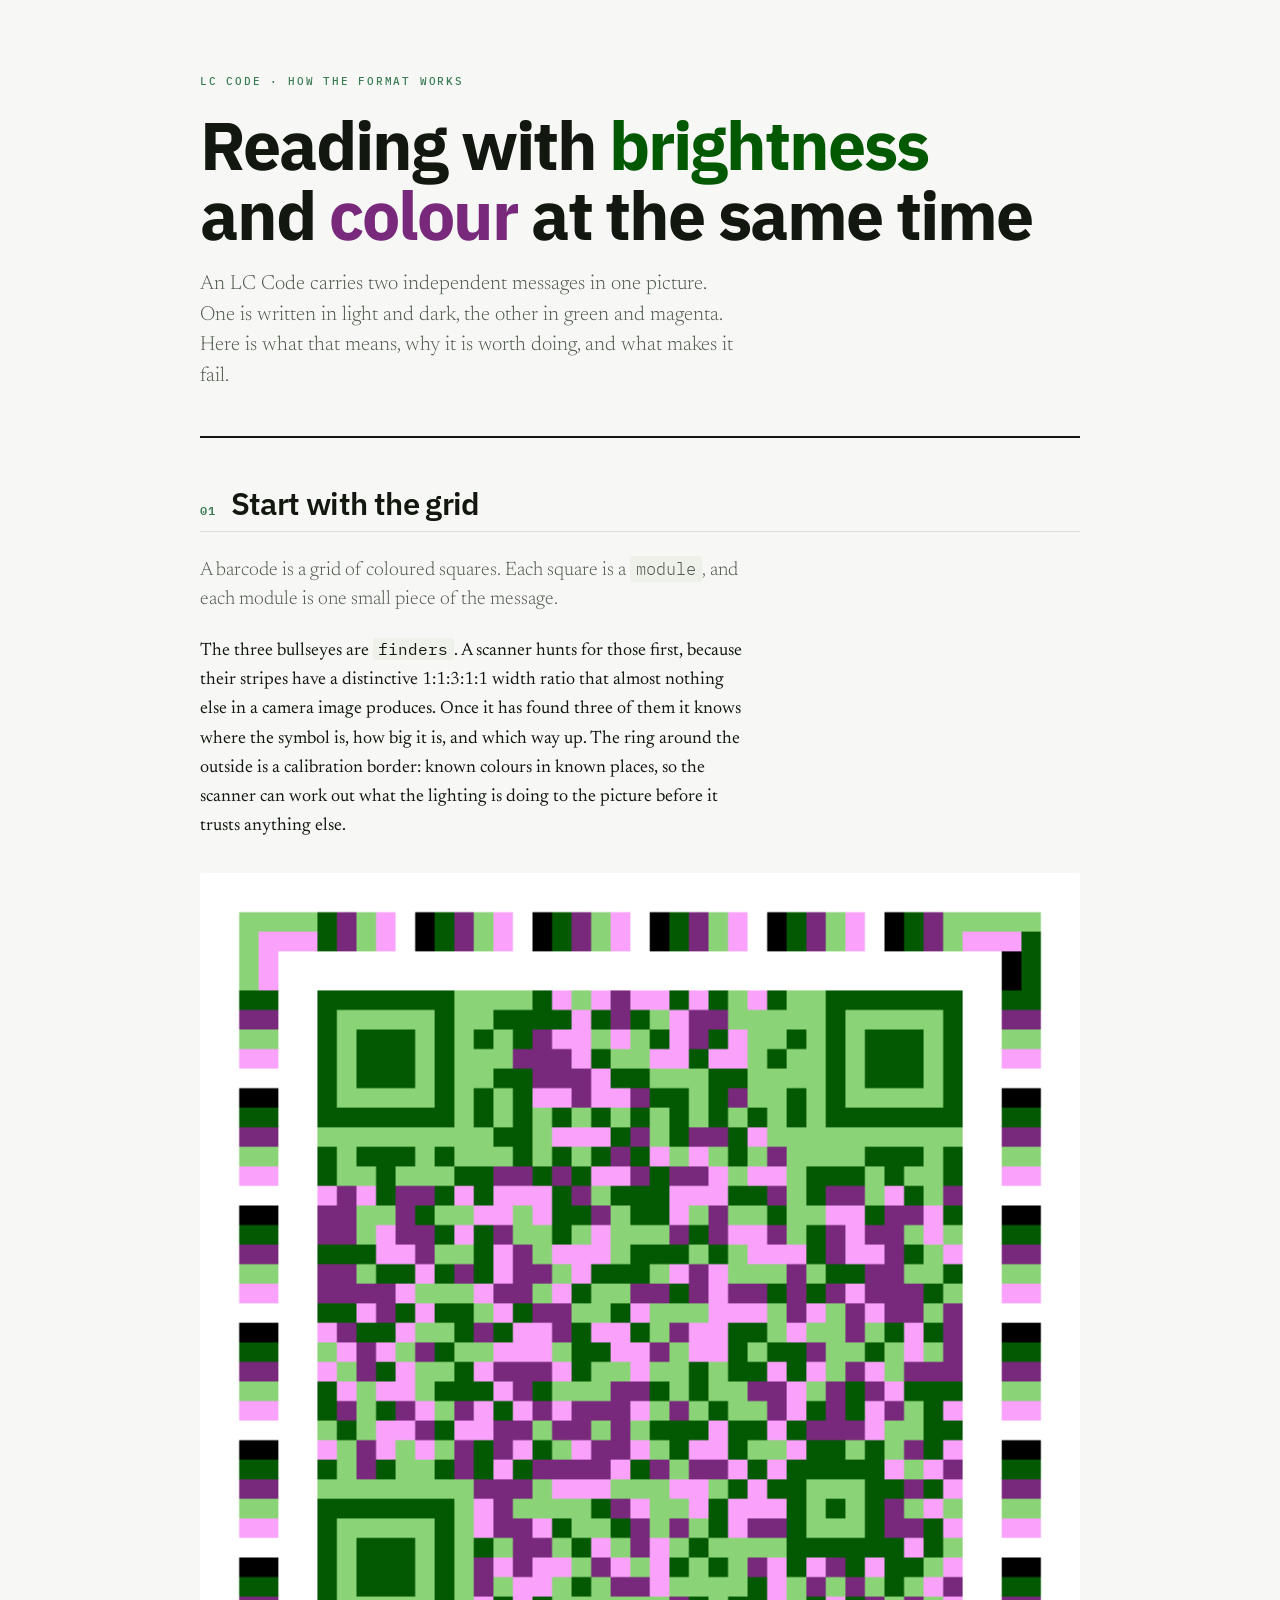
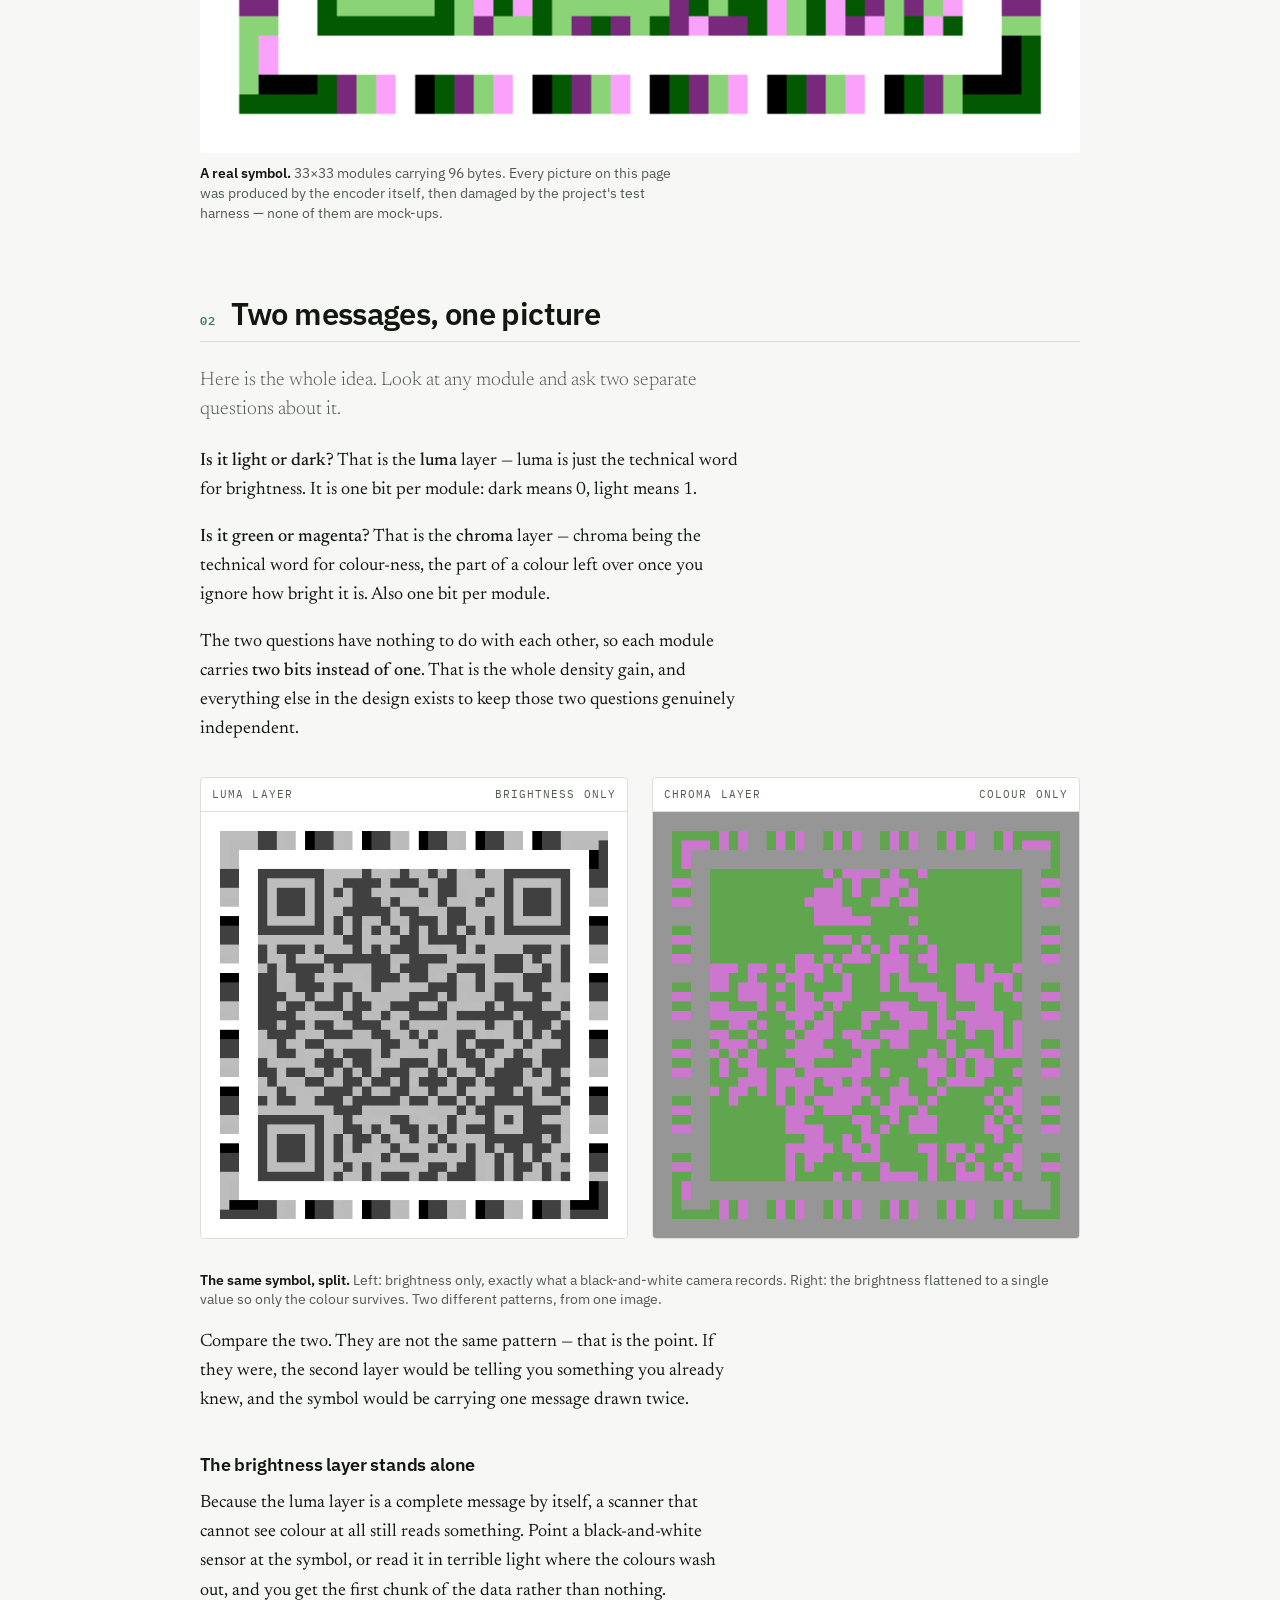
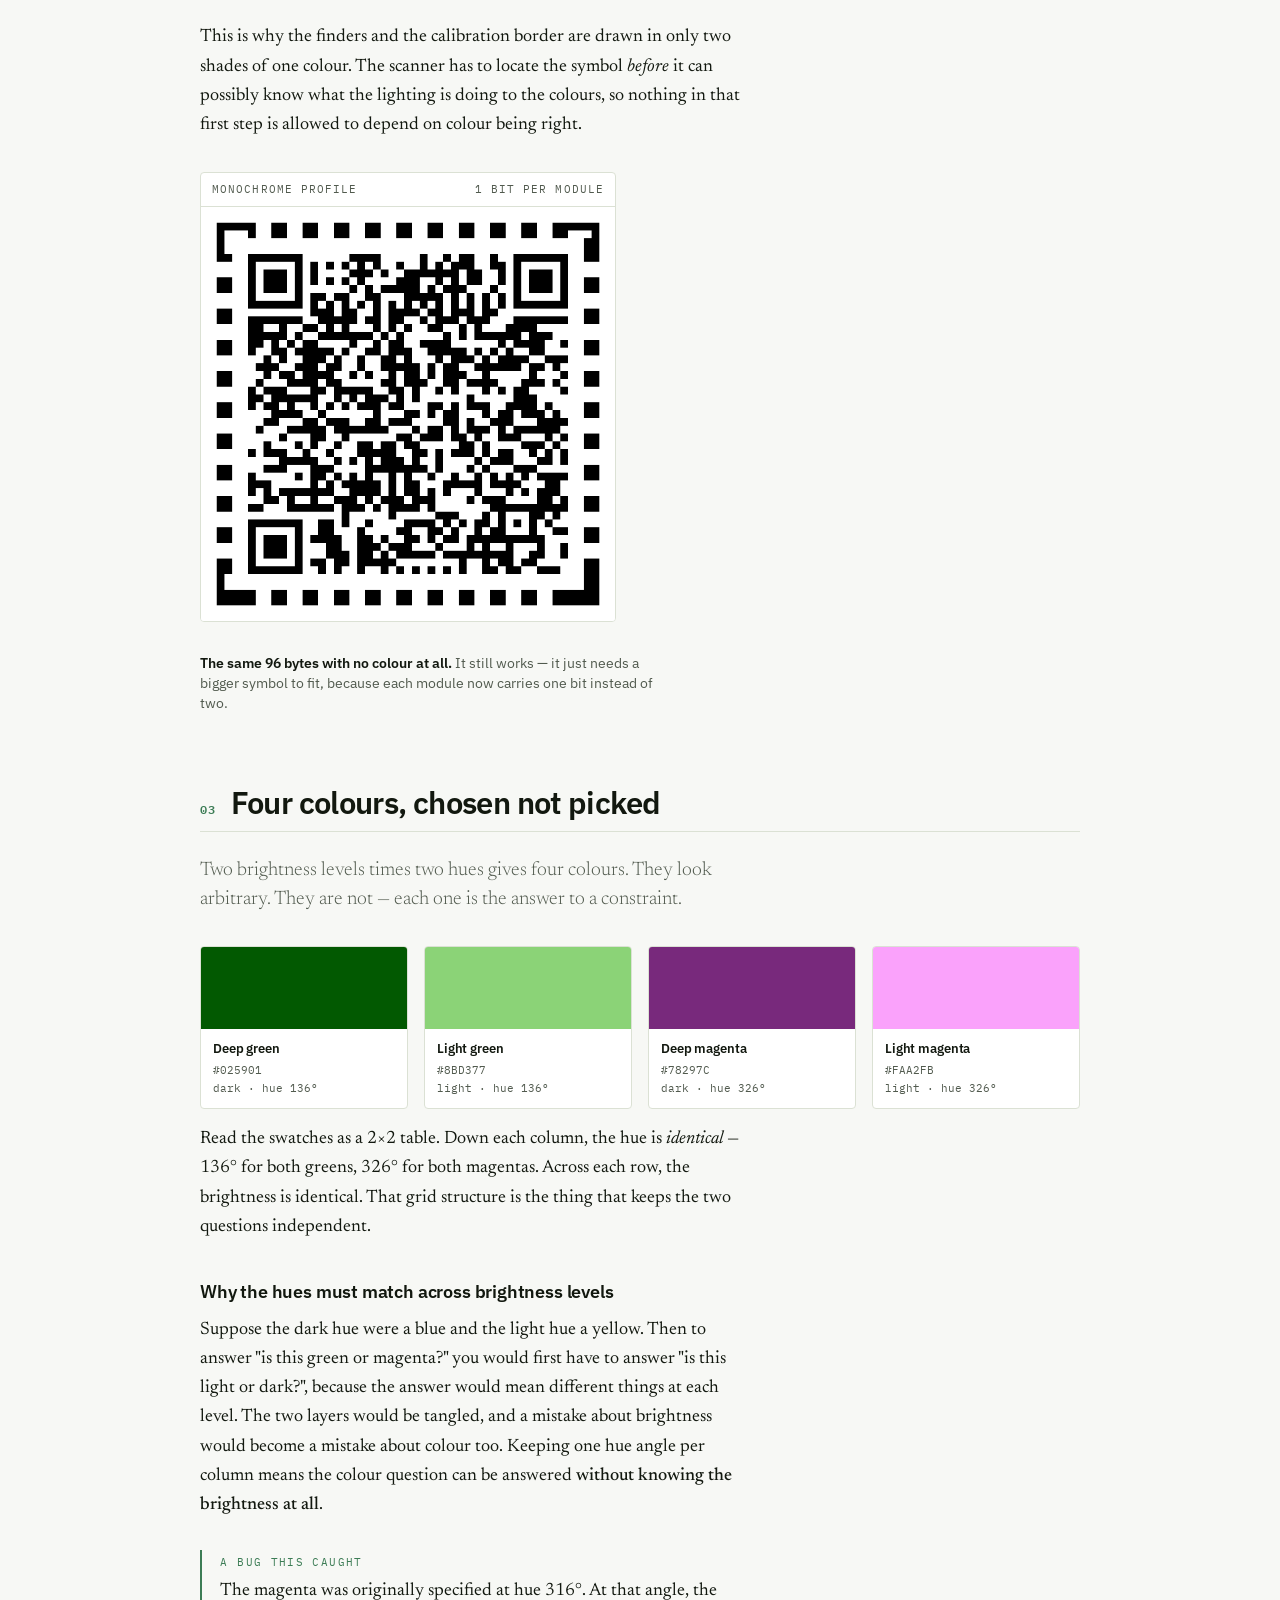
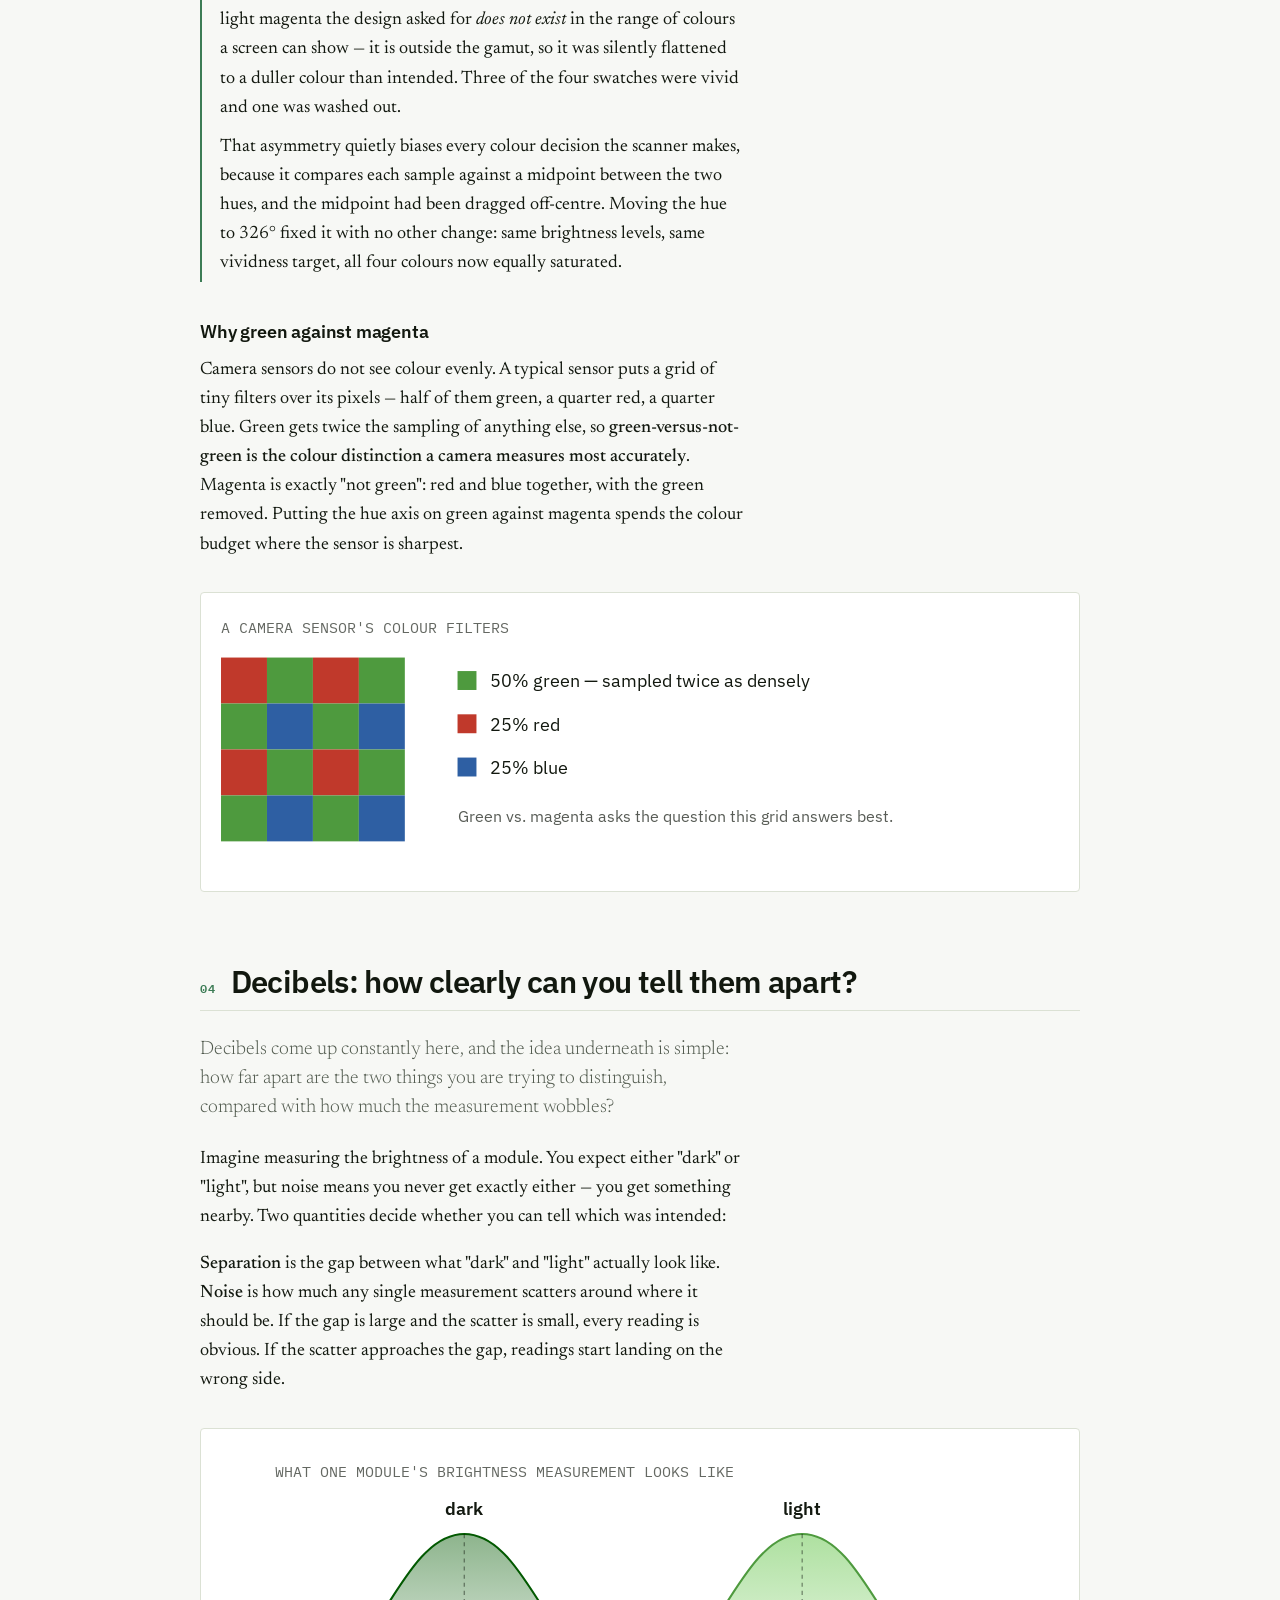
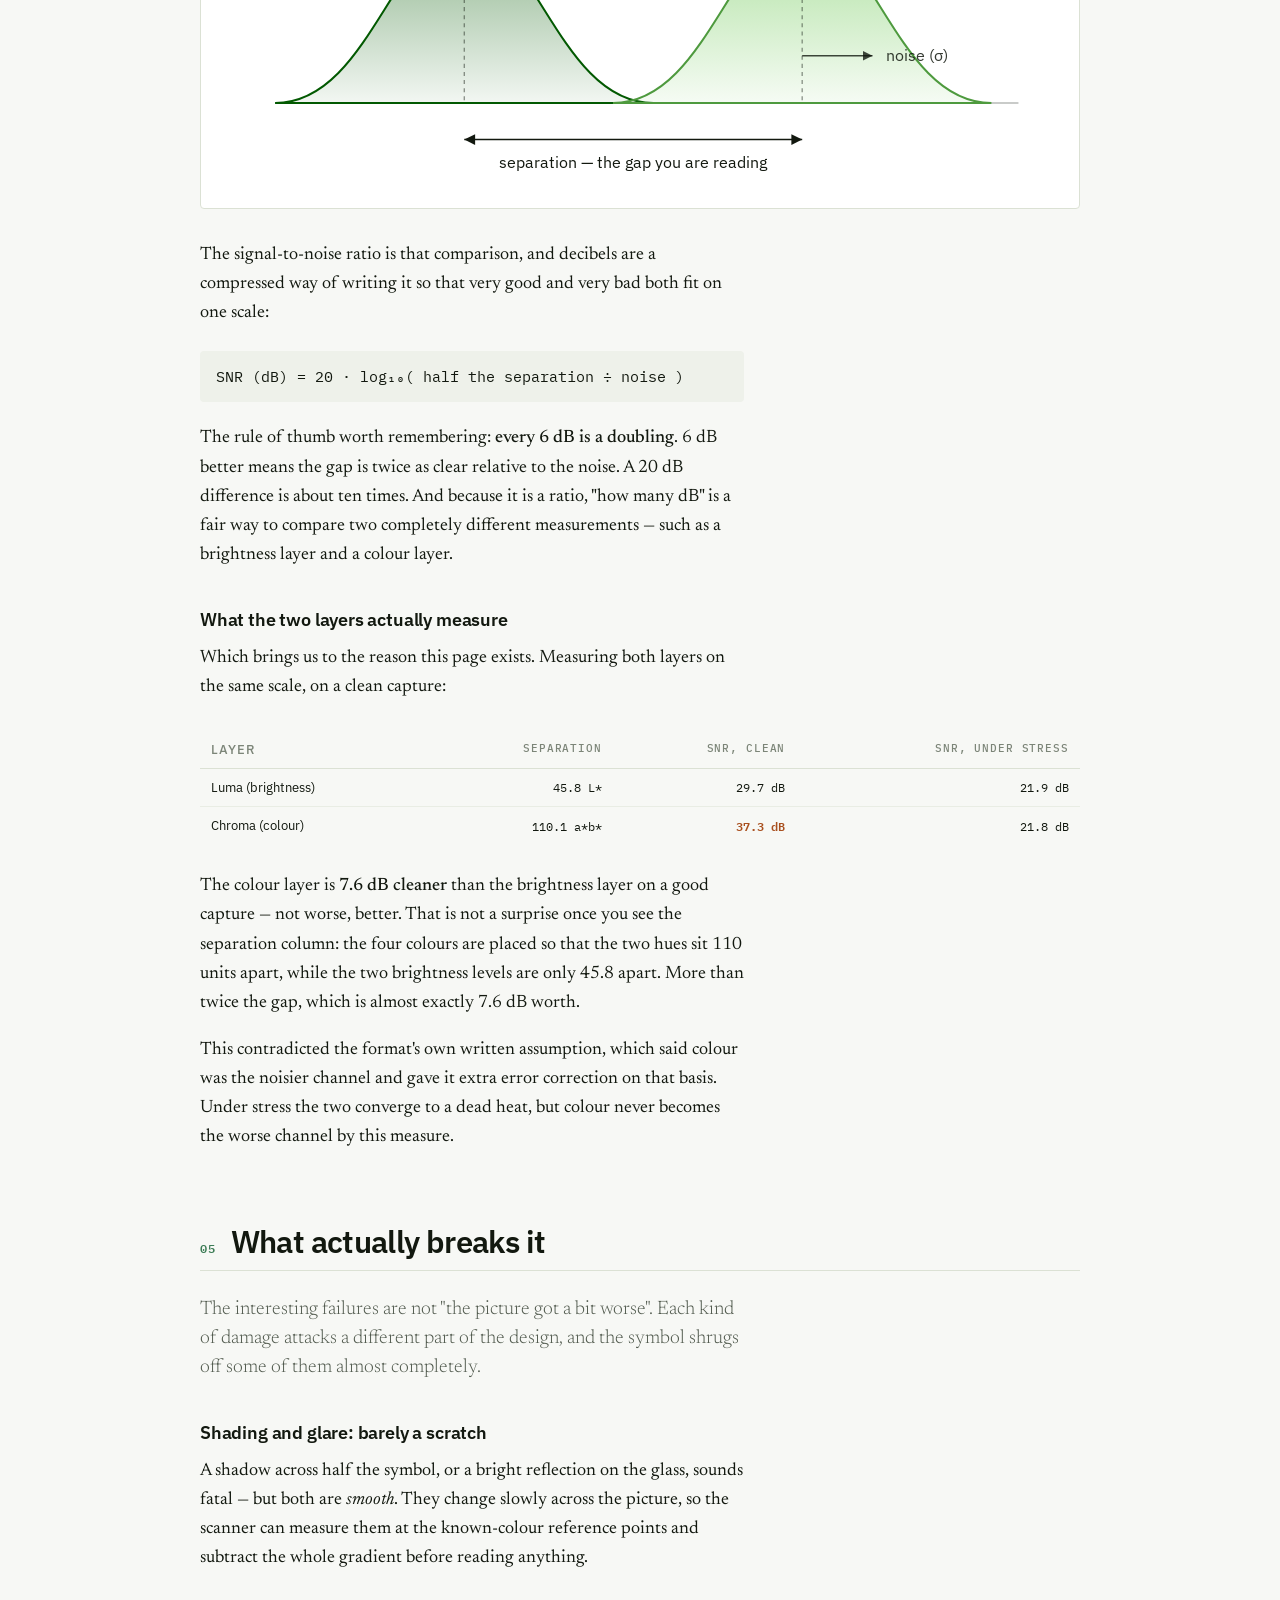
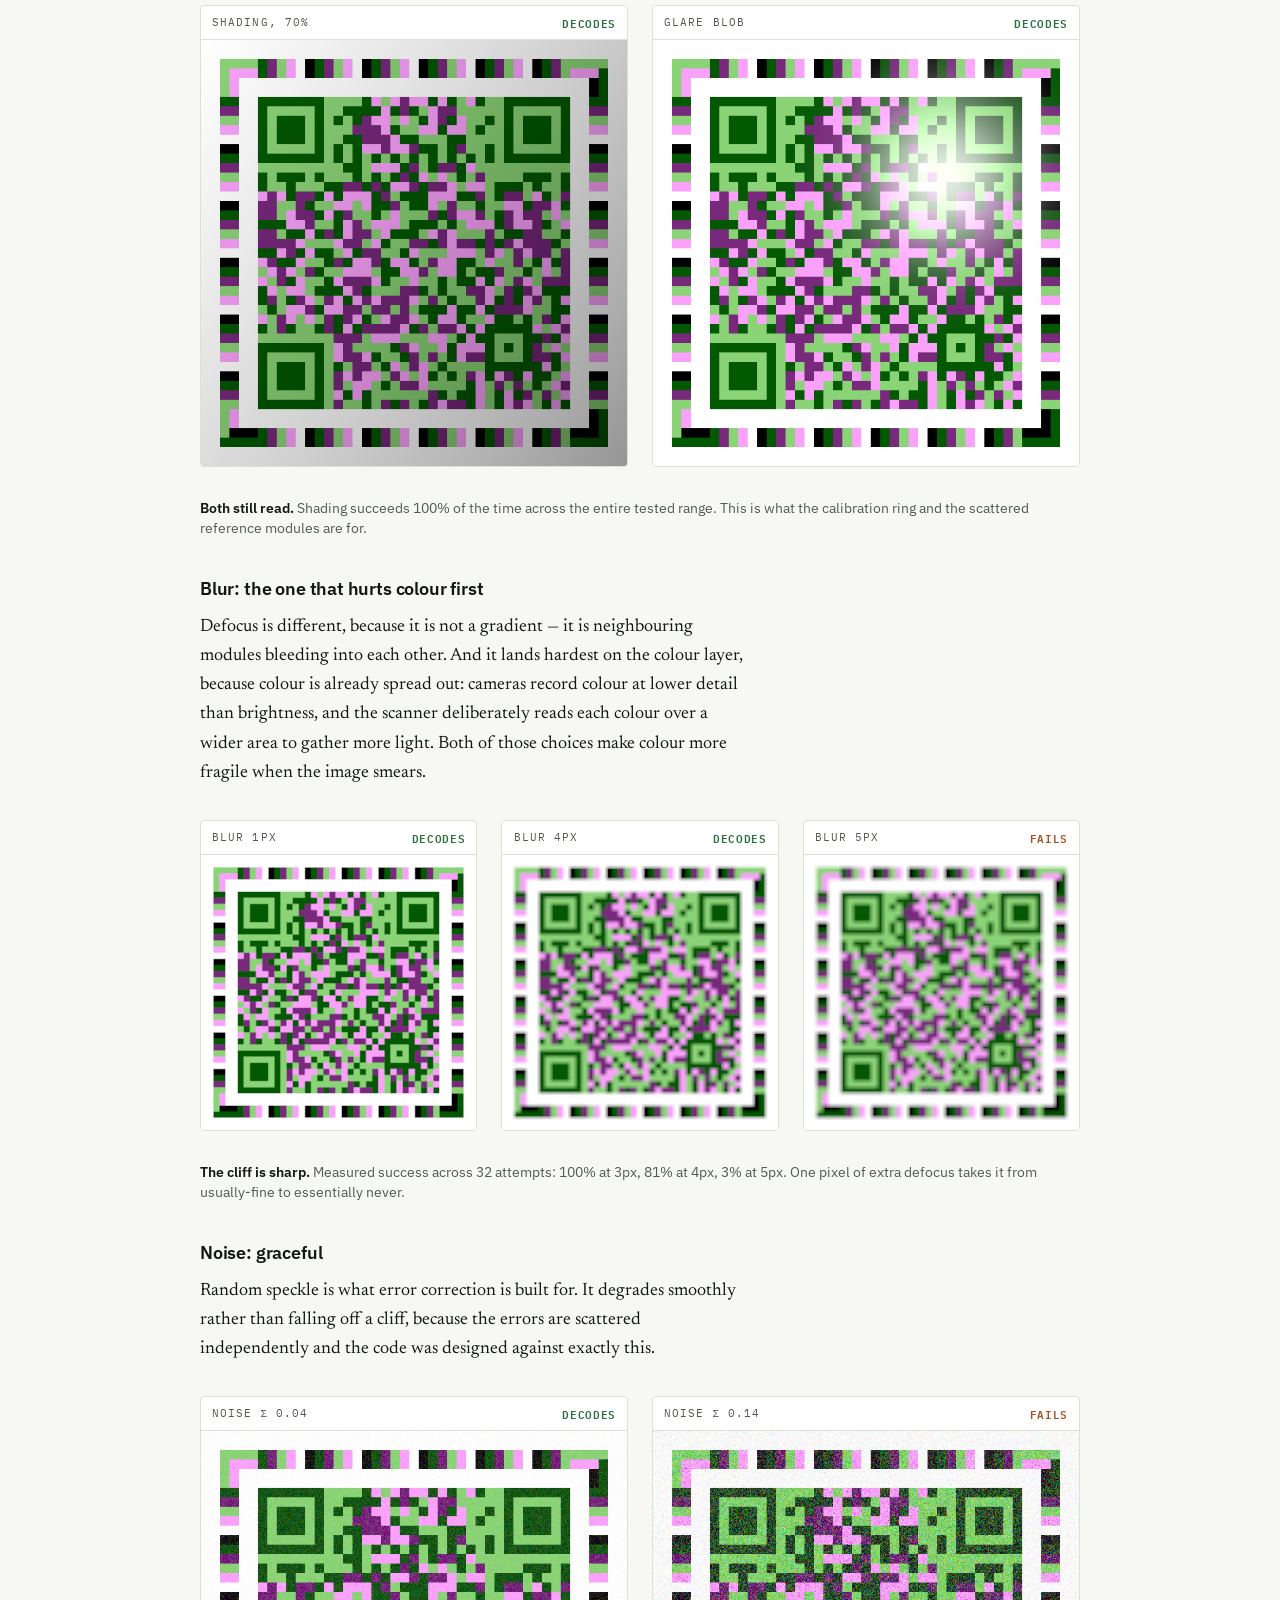
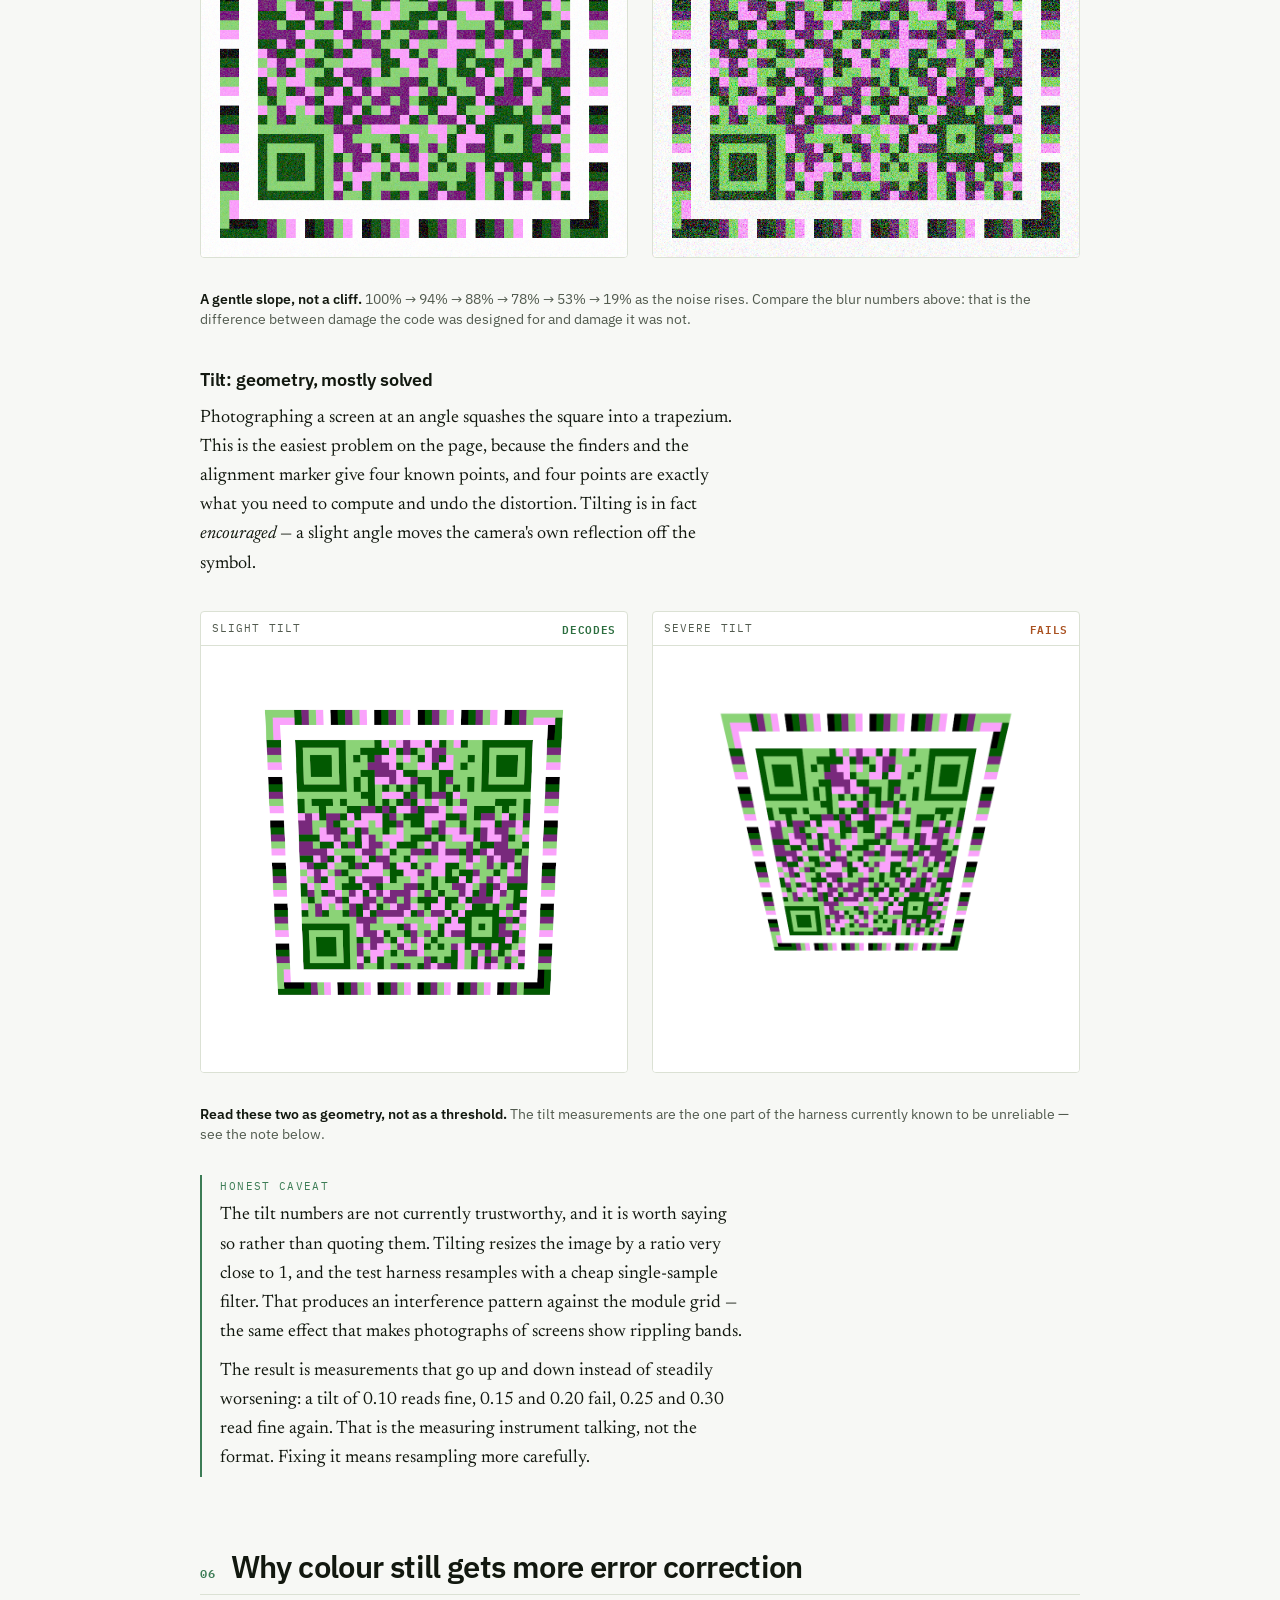
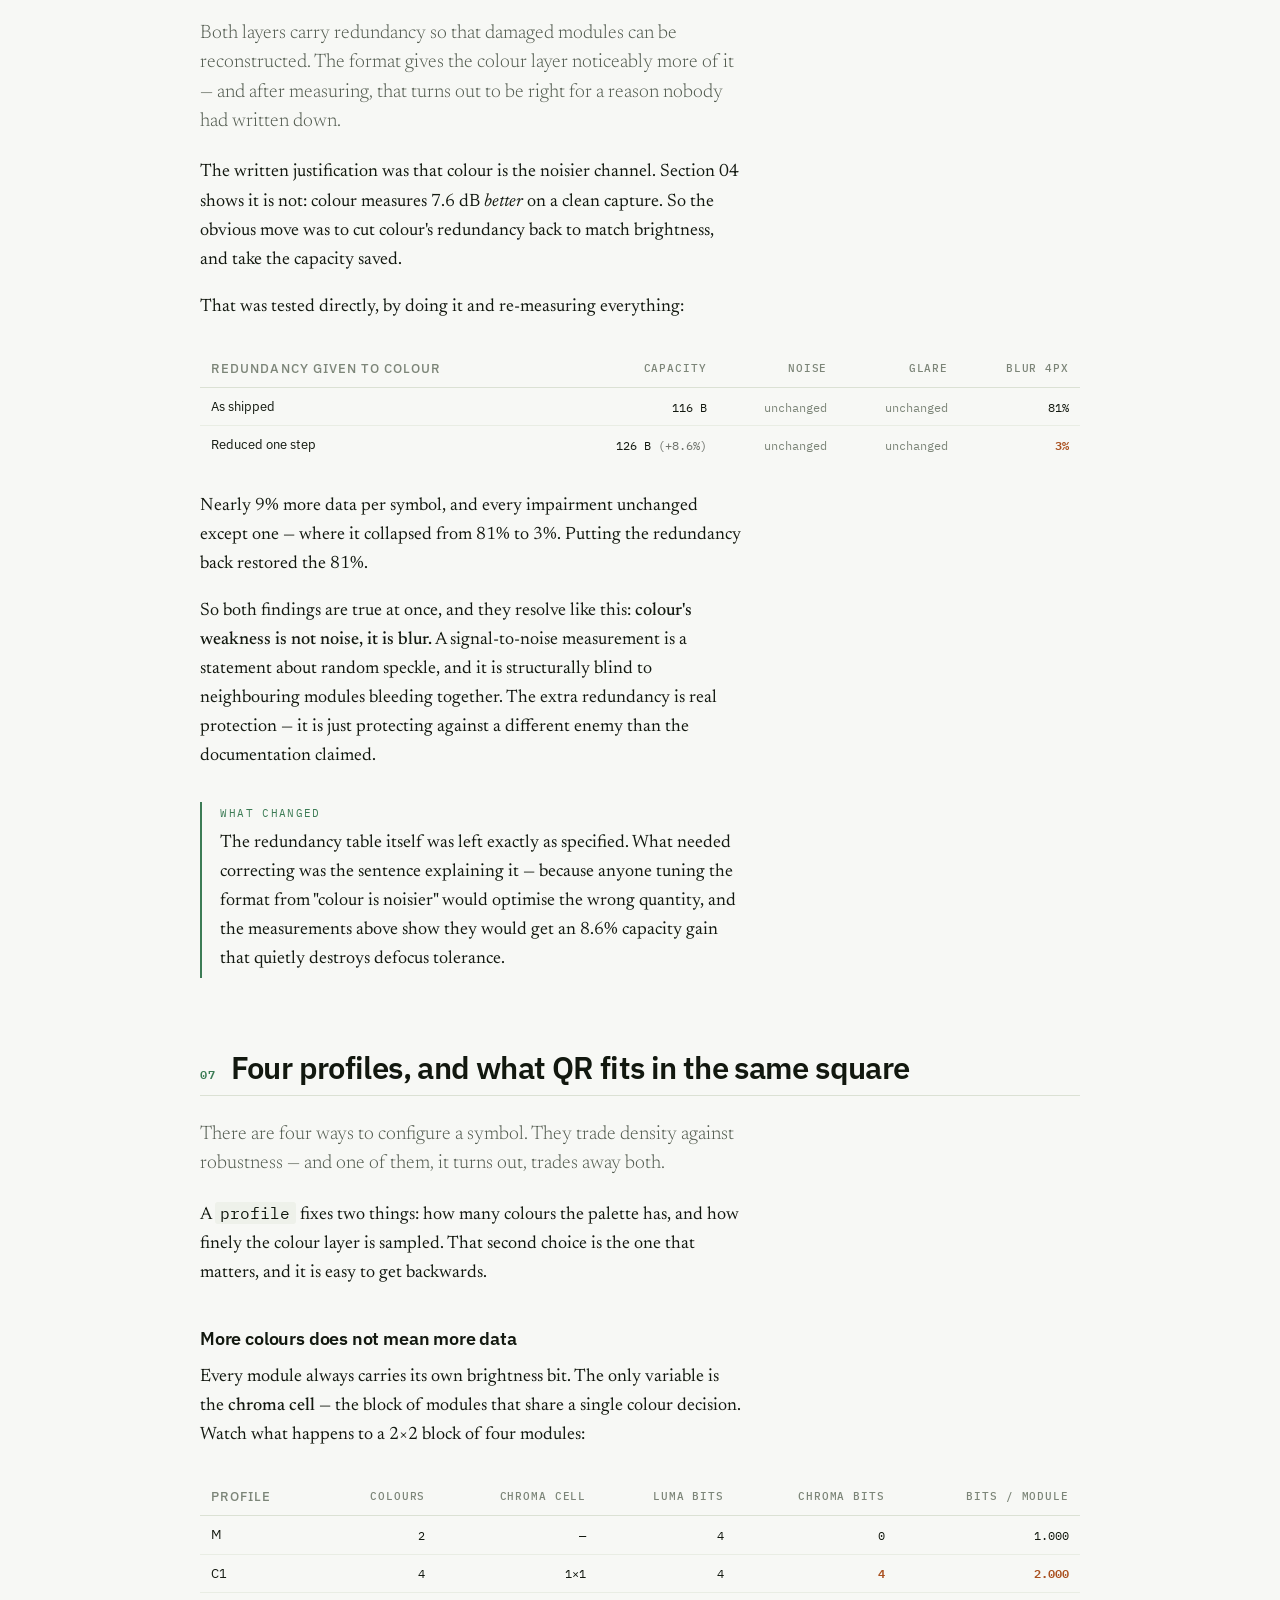
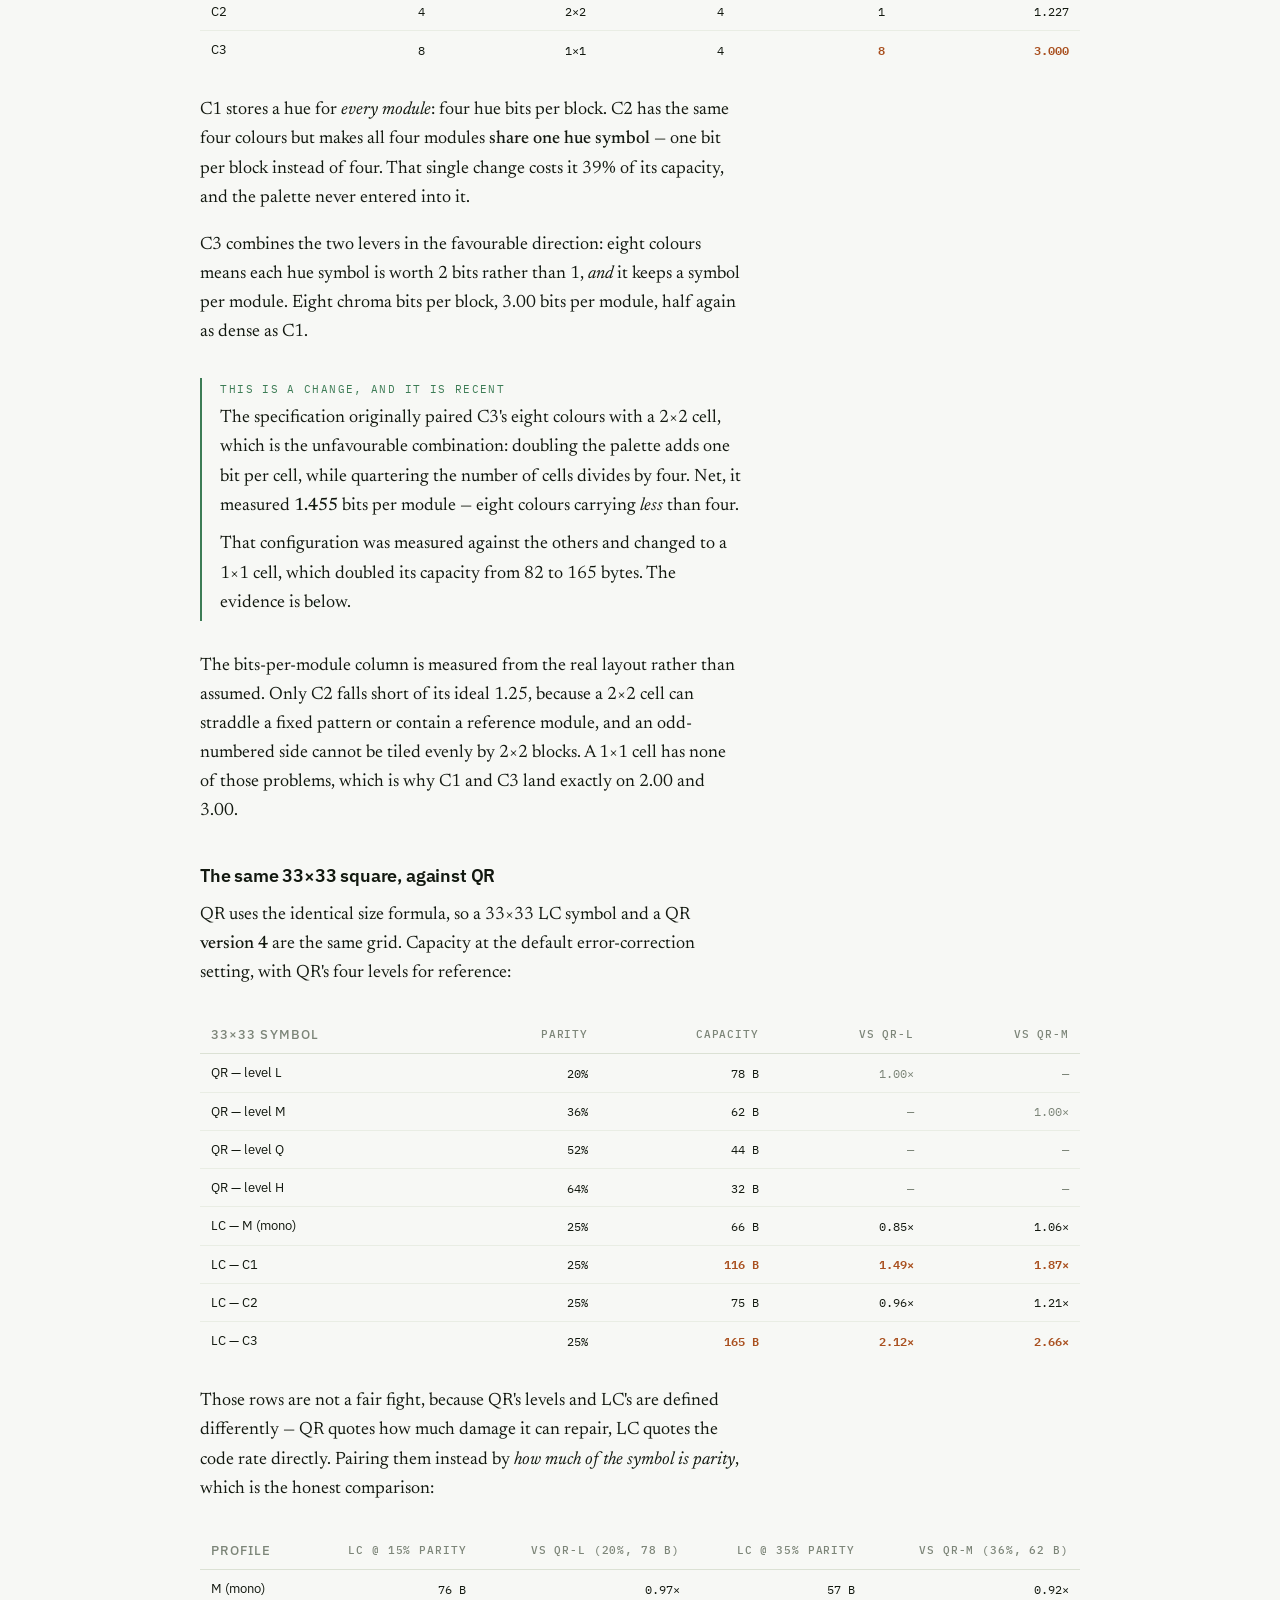
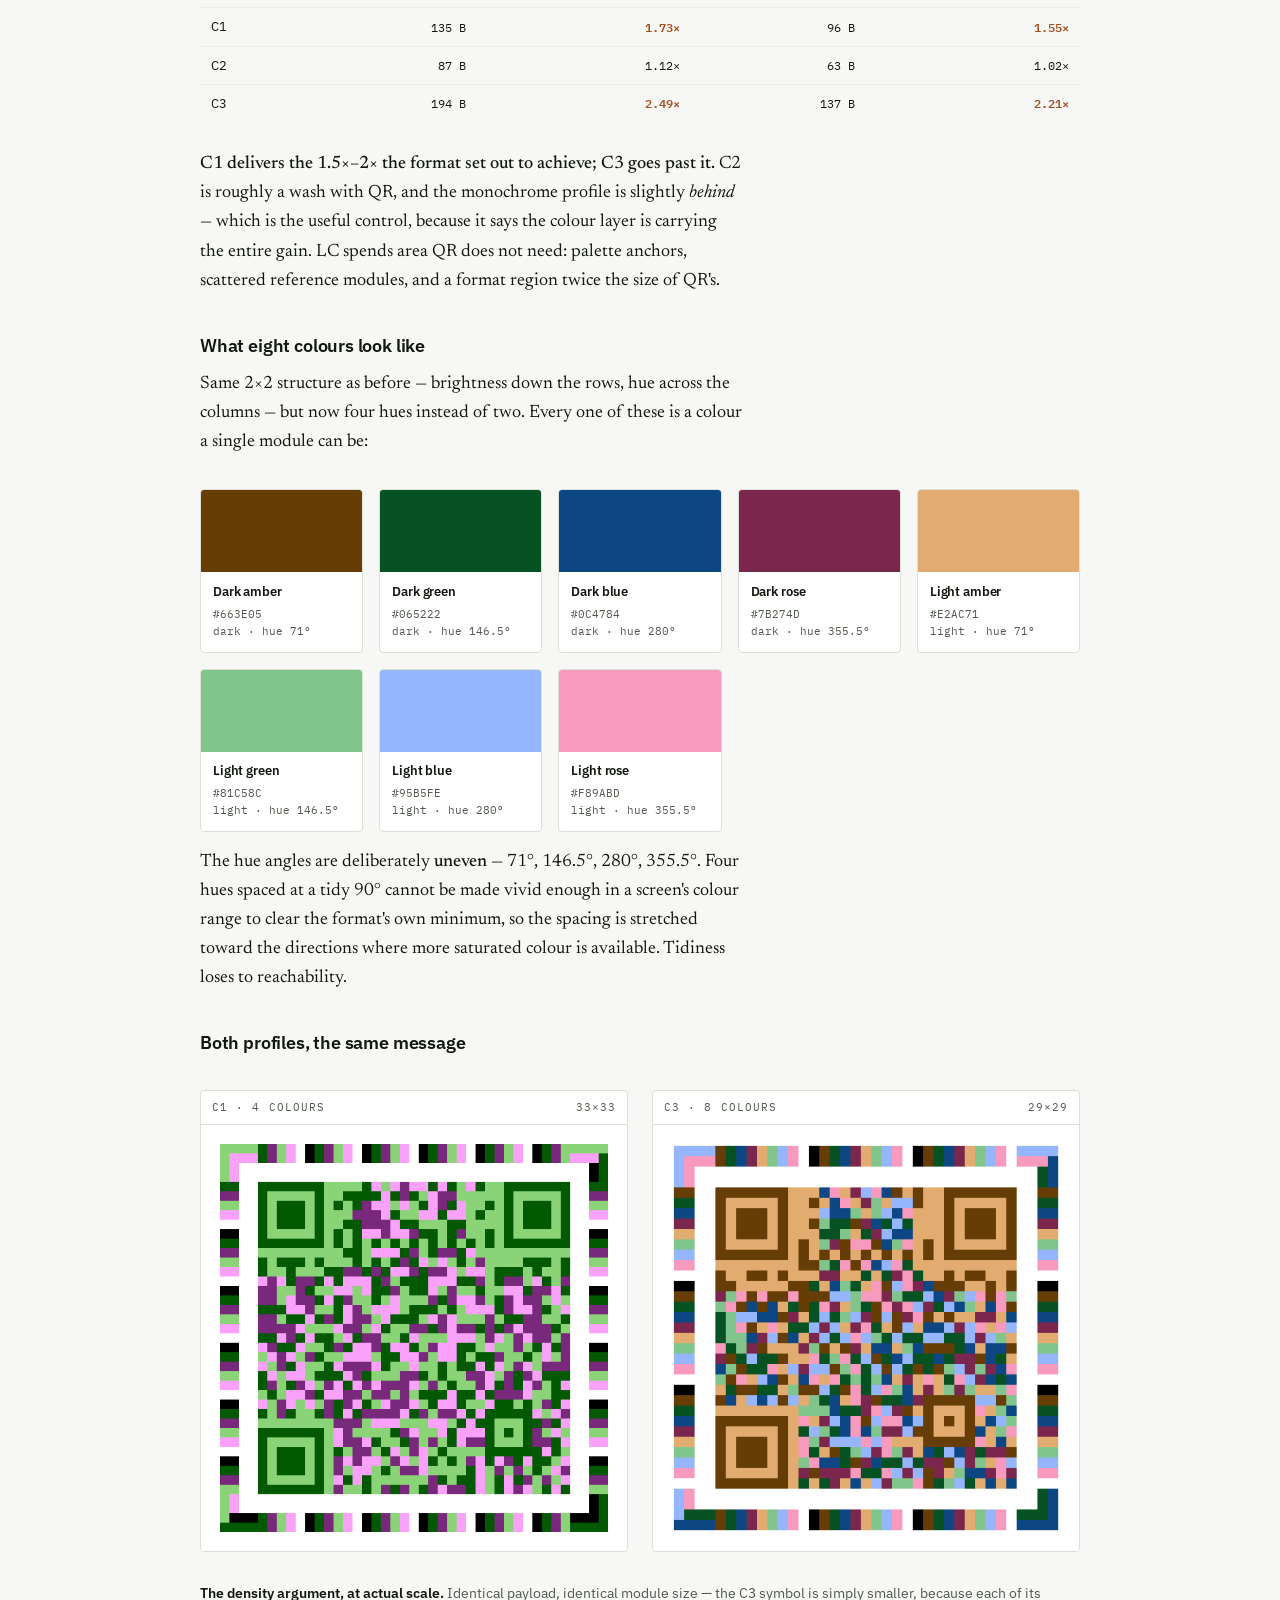
==== docs/explainer.html @ 32b1dcb2 "explainer html and C3 profile changes" ====
<!doctype html>
<html lang="en">
<head>
<meta charset="utf-8">
<meta name="viewport" content="width=device-width, initial-scale=1">
<style>
  /* Matches the reset the Artifact host injects, so the page renders identically
     whether it is opened from disk or served as a published artifact. */
  :root { color-scheme: light dark; }
  body { margin: 0; }
  img { max-width: 100%; }
  [hidden] { display: none !important; }
</style>
<title>Luma and Chroma</title>
<link rel="preconnect" href="https://fonts.googleapis.com">
<link rel="preconnect" href="https://fonts.gstatic.com" crossorigin>
<link rel="stylesheet" href="https://fonts.googleapis.com/css2?family=IBM+Plex+Mono:wght@400;500;600&family=IBM+Plex+Sans:wght@400;500;600;700&family=Newsreader:opsz,wght@6..72,300;6..72,400;6..72,500&display=swap">
<style>
:root {
  --paper:      #F7F8F5;
  --surface:    #FFFFFF;
  --sunk:       #EEF1EA;
  --ink:        #12180F;
  --ink-soft:   #515A4E;
  --ink-faint:  #7C8578;
  --rule:       #DBE1D4;
  --rule-soft:  #E9EDE4;

  /* The symbol's own four colours. These are data, not decoration:
     brightness carries luma, hue carries chroma. */
  --luma-dark:    #025901;
  --luma-light:   #8BD377;
  --chroma-dark:  #78297C;
  --chroma-light: #FAA2FB;

  --accent:     #0A5D2A;
  --accent-dim: #3C7C55;
  --warn:       #A9501F;
  --good:       #2C6E3F;

  --shadow: 0 1px 2px rgba(18,24,15,.05), 0 8px 24px -12px rgba(18,24,15,.18);

  --col: 34rem;
  --wide: 58rem;
}

@media (prefers-color-scheme: dark) {
  :root:not([data-theme="light"]) {
    --paper:     #0C100A;
    --surface:   #151A12;
    --sunk:      #1B211७;
    --sunk:      #1B2117;
    --ink:       #E9EEE4;
    --ink-soft:  #A3AC9C;
    --ink-faint: #767F70;
    --rule:      #2A3225;
    --rule-soft: #1F261C;
    --accent:     #7FD0A0;
    --accent-dim: #5C9E78;
    --warn:      #E0A070;
    --good:      #7FD0A0;
    --shadow: 0 1px 2px rgba(0,0,0,.5), 0 10px 30px -14px rgba(0,0,0,.7);
  }
}
:root[data-theme="dark"] {
  --paper:     #0C100A;
  --surface:   #151A12;
  --sunk:      #1B2117;
  --ink:       #E9EEE4;
  --ink-soft:  #A3AC9C;
  --ink-faint: #767F70;
  --rule:      #2A3225;
  --rule-soft: #1F261C;
  --accent:     #7FD0A0;
  --accent-dim: #5C9E78;
  --warn:      #E0A070;
  --good:      #7FD0A0;
  --shadow: 0 1px 2px rgba(0,0,0,.5), 0 10px 30px -14px rgba(0,0,0,.7);
}

* { box-sizing: border-box; }

body {
  background: var(--paper);
  color: var(--ink);
  font-family: "Newsreader", Georgia, "Times New Roman", serif;
  font-size: 1.125rem;
  line-height: 1.62;
  -webkit-font-smoothing: antialiased;
}

.wrap {
  max-width: var(--wide);
  margin: 0 auto;
  padding: 0 1.5rem 6rem;
}

/* ---------- masthead ---------- */

.masthead {
  padding: 4.5rem 0 2.75rem;
  border-bottom: 2px solid var(--ink);
  margin-bottom: 3rem;
}
.eyebrow {
  font-family: "IBM Plex Mono", ui-monospace, Menlo, monospace;
  font-size: .7rem;
  font-weight: 500;
  letter-spacing: .16em;
  text-transform: uppercase;
  color: var(--accent-dim);
  margin: 0 0 1.25rem;
}
h1 {
  font-family: "IBM Plex Sans", system-ui, sans-serif;
  font-weight: 700;
  font-size: clamp(2.5rem, 7vw, 4.25rem);
  line-height: 1.02;
  letter-spacing: -.03em;
  text-wrap: balance;
  margin: 0 0 1.25rem;
}
h1 .lu { color: var(--luma-dark); }
h1 .ch { color: var(--chroma-dark); }
:root[data-theme="dark"] h1 .lu,
:root[data-theme="dark"] h1 .ch { color: inherit; }
@media (prefers-color-scheme: dark) {
  :root:not([data-theme="light"]) h1 .lu { color: var(--luma-light); }
  :root:not([data-theme="light"]) h1 .ch { color: var(--chroma-light); }
}
:root[data-theme="dark"] h1 .lu { color: var(--luma-light); }
:root[data-theme="dark"] h1 .ch { color: var(--chroma-light); }

.standfirst {
  max-width: var(--col);
  font-size: 1.28rem;
  line-height: 1.5;
  color: var(--ink-soft);
  margin: 0;
  font-weight: 300;
}

/* ---------- sections ---------- */

section { margin: 0 0 4.5rem; }

.shead {
  display: flex;
  align-items: baseline;
  gap: .9rem;
  margin: 0 0 1.5rem;
  padding-bottom: .6rem;
  border-bottom: 1px solid var(--rule);
}
.snum {
  font-family: "IBM Plex Mono", ui-monospace, monospace;
  font-size: .72rem;
  font-weight: 600;
  color: var(--accent-dim);
  letter-spacing: .1em;
  flex: none;
}
h2 {
  font-family: "IBM Plex Sans", system-ui, sans-serif;
  font-weight: 600;
  font-size: clamp(1.5rem, 3vw, 1.95rem);
  letter-spacing: -.02em;
  line-height: 1.15;
  margin: 0;
  text-wrap: balance;
}
h3 {
  font-family: "IBM Plex Sans", system-ui, sans-serif;
  font-weight: 600;
  font-size: 1.1rem;
  letter-spacing: -.01em;
  margin: 2.25rem 0 .6rem;
  text-wrap: balance;
}

p { max-width: var(--col); margin: 0 0 1.1rem; }
p.widep { max-width: var(--wide); }

a { color: var(--accent); text-decoration-thickness: 1px; text-underline-offset: 2px; }

strong { font-weight: 500; color: var(--ink); }
em.term {
  font-style: normal;
  font-family: "IBM Plex Mono", ui-monospace, monospace;
  font-size: .88em;
  background: var(--sunk);
  padding: .08em .34em;
  border-radius: 3px;
}

.lead {
  font-size: 1.22rem;
  line-height: 1.5;
  color: var(--ink-soft);
  font-weight: 300;
  max-width: var(--col);
  margin-bottom: 1.4rem;
}

/* ---------- figures ---------- */

figure { margin: 2rem 0; }
figure img {
  display: block;
  width: 100%;
  height: auto;
  border-radius: 2px;
  background: var(--sunk);
}
figcaption {
  font-family: "IBM Plex Sans", system-ui, sans-serif;
  font-size: .85rem;
  line-height: 1.45;
  color: var(--ink-soft);
  margin-top: .7rem;
  max-width: 30rem;
}
figcaption b {
  font-weight: 600;
  color: var(--ink);
}

.trio, .duo {
  display: grid;
  gap: 1.5rem;
  margin: 2rem 0;
}
.trio { grid-template-columns: repeat(auto-fit, minmax(190px, 1fr)); }
.duo  { grid-template-columns: repeat(auto-fit, minmax(240px, 1fr)); }
.trio figure, .duo figure { margin: 0; }

.plate {
  border: 1px solid var(--rule);
  border-radius: 4px;
  overflow: hidden;
  background: var(--surface);
}
.plate img { border-radius: 0; }
.platelabel {
  font-family: "IBM Plex Mono", ui-monospace, monospace;
  font-size: .66rem;
  letter-spacing: .1em;
  text-transform: uppercase;
  padding: .5rem .7rem;
  border-bottom: 1px solid var(--rule);
  color: var(--ink-soft);
  display: flex;
  justify-content: space-between;
  gap: .5rem;
  align-items: center;
}
.verdict {
  font-weight: 600;
  letter-spacing: .06em;
}
.verdict.ok   { color: var(--good); }
.verdict.fail { color: var(--warn); }

/* ---------- palette swatches ---------- */

.pal {
  display: grid;
  grid-template-columns: repeat(auto-fit, minmax(160px, 1fr));
  gap: 1rem;
  margin: 2rem 0 1rem;
}
.sw {
  border: 1px solid var(--rule);
  border-radius: 4px;
  overflow: hidden;
  background: var(--surface);
}
.chip { height: 82px; }
.swmeta {
  padding: .6rem .75rem .7rem;
  font-family: "IBM Plex Mono", ui-monospace, monospace;
  font-size: .7rem;
  line-height: 1.55;
  color: var(--ink-soft);
}
.swname {
  display: block;
  font-family: "IBM Plex Sans", system-ui, sans-serif;
  font-size: .82rem;
  font-weight: 600;
  color: var(--ink);
  letter-spacing: -.01em;
  margin-bottom: .2rem;
}

/* ---------- data table ---------- */

.tablewrap { overflow-x: auto; margin: 1.75rem 0; }
table {
  border-collapse: collapse;
  width: 100%;
  font-family: "IBM Plex Mono", ui-monospace, monospace;
  font-size: .78rem;
  font-variant-numeric: tabular-nums;
}
th, td {
  padding: .5rem .7rem;
  text-align: right;
  border-bottom: 1px solid var(--rule-soft);
  white-space: nowrap;
}
th:first-child, td:first-child {
  text-align: left;
  font-family: "IBM Plex Sans", system-ui, sans-serif;
  font-size: .82rem;
}
thead th {
  border-bottom: 1px solid var(--rule);
  color: var(--ink-faint);
  font-weight: 500;
  font-size: .68rem;
  letter-spacing: .08em;
  text-transform: uppercase;
}
tbody tr:last-child td { border-bottom: none; }
td.hi { color: var(--warn); font-weight: 600; }
td.lo { color: var(--ink-faint); }

/* ---------- callout ---------- */

.note {
  border-left: 2px solid var(--accent-dim);
  padding: .2rem 0 .2rem 1.15rem;
  margin: 1.9rem 0;
  max-width: var(--col);
}
.note p { margin-bottom: .6rem; }
.note p:last-child { margin-bottom: 0; }
.notelabel {
  font-family: "IBM Plex Mono", ui-monospace, monospace;
  font-size: .66rem;
  letter-spacing: .13em;
  text-transform: uppercase;
  color: var(--accent-dim);
  display: block;
  margin-bottom: .4rem;
}

/* ---------- diagram ---------- */

.diagram {
  background: var(--surface);
  border: 1px solid var(--rule);
  border-radius: 4px;
  padding: 1.5rem 1.25rem 1.1rem;
  margin: 2rem 0;
}
.diagram svg { display: block; width: 100%; height: auto; }

.eq {
  font-family: "IBM Plex Mono", ui-monospace, monospace;
  font-size: .92rem;
  background: var(--sunk);
  border-radius: 4px;
  padding: .85rem 1rem;
  margin: 1.4rem 0;
  max-width: var(--col);
  overflow-x: auto;
  color: var(--ink);
}

.foot {
  border-top: 1px solid var(--rule);
  margin-top: 4rem;
  padding-top: 1.5rem;
  font-size: .92rem;
  color: var(--ink-soft);
}
.foot p { max-width: var(--wide); }

@media (prefers-reduced-motion: reduce) {
  * { animation: none !important; transition: none !important; }
}
</style>
</head>
<body>

<div class="wrap">

<header class="masthead">
  <p class="eyebrow">LC Code · how the format works</p>
  <h1>Reading with <span class="lu">brightness</span> and <span class="ch">colour</span> at the same time</h1>
  <p class="standfirst">An LC Code carries two independent messages in one picture. One is written in light and dark, the other in green and magenta. Here is what that means, why it is worth doing, and what makes it fail.</p>
</header>

<section>
  <div class="shead"><span class="snum">01</span><h2>Start with the grid</h2></div>

  <p class="lead">A barcode is a grid of coloured squares. Each square is a <em class="term">module</em>, and each module is one small piece of the message.</p>

  <p>The three bullseyes are <em class="term">finders</em>. A scanner hunts for those first, because their stripes have a distinctive 1:1:3:1:1 width ratio that almost nothing else in a camera image produces. Once it has found three of them it knows where the symbol is, how big it is, and which way up. The ring around the outside is a calibration border: known colours in known places, so the scanner can work out what the lighting is doing to the picture before it trusts anything else.</p>

  <figure>
    <img src="img/symbol.png" alt="A square LC Code symbol in green and magenta, with three bullseye finder patterns at its corners and a multicoloured calibration ring around the edge." width="540" height="540">
    <figcaption><b>A real symbol.</b> 33×33 modules carrying 96 bytes. Every picture on this page was produced by the encoder itself, then damaged by the project's test harness — none of them are mock-ups.</figcaption>
  </figure>
</section>

<section>
  <div class="shead"><span class="snum">02</span><h2>Two messages, one picture</h2></div>

  <p class="lead">Here is the whole idea. Look at any module and ask two separate questions about it.</p>

  <p><strong>Is it light or dark?</strong> That is the <strong>luma</strong> layer — luma is just the technical word for brightness. It is one bit per module: dark means 0, light means 1.</p>

  <p><strong>Is it green or magenta?</strong> That is the <strong>chroma</strong> layer — chroma being the technical word for colour-ness, the part of a colour left over once you ignore how bright it is. Also one bit per module.</p>

  <p>The two questions have nothing to do with each other, so each module carries <strong>two bits instead of one</strong>. That is the whole density gain, and everything else in the design exists to keep those two questions genuinely independent.</p>

  <div class="duo">
    <figure class="plate">
      <div class="platelabel"><span>Luma layer</span><span>brightness only</span></div>
      <img src="img/layer-luma.png" alt="The same symbol converted to greyscale, still showing a clear pattern of light and dark squares." width="540" height="540">
    </figure>
    <figure class="plate">
      <div class="platelabel"><span>Chroma layer</span><span>colour only</span></div>
      <img src="img/layer-chroma.png" alt="The same symbol with every square forced to the same brightness, leaving only a green and magenta pattern." width="540" height="540">
    </figure>
  </div>
  <p class="widep"><figcaption style="max-width:var(--wide)"><b>The same symbol, split.</b> Left: brightness only, exactly what a black-and-white camera records. Right: the brightness flattened to a single value so only the colour survives. Two different patterns, from one image.</figcaption></p>

  <p>Compare the two. They are not the same pattern — that is the point. If they were, the second layer would be telling you something you already knew, and the symbol would be carrying one message drawn twice.</p>

  <h3>The brightness layer stands alone</h3>

  <p>Because the luma layer is a complete message by itself, a scanner that cannot see colour at all still reads something. Point a black-and-white sensor at the symbol, or read it in terrible light where the colours wash out, and you get the first chunk of the data rather than nothing.</p>

  <p>This is why the finders and the calibration border are drawn in only two shades of one colour. The scanner has to locate the symbol <em>before</em> it can possibly know what the lighting is doing to the colours, so nothing in that first step is allowed to depend on colour being right.</p>

  <figure class="plate" style="max-width:26rem">
    <div class="platelabel"><span>Monochrome profile</span><span>1 bit per module</span></div>
    <img src="img/symbol-mono.png" alt="The same data encoded as a pure black and white symbol, noticeably larger than the colour version." width="636" height="636">
  </figure>
  <figcaption><b>The same 96 bytes with no colour at all.</b> It still works — it just needs a bigger symbol to fit, because each module now carries one bit instead of two.</figcaption>
</section>

<section>
  <div class="shead"><span class="snum">03</span><h2>Four colours, chosen not picked</h2></div>

  <p class="lead">Two brightness levels times two hues gives four colours. They look arbitrary. They are not — each one is the answer to a constraint.</p>

  <div class="pal">
    <div class="sw">
      <div class="chip" style="background:#025901"></div>
      <div class="swmeta"><span class="swname">Deep green</span>#025901<br>dark · hue 136°</div>
    </div>
    <div class="sw">
      <div class="chip" style="background:#8BD377"></div>
      <div class="swmeta"><span class="swname">Light green</span>#8BD377<br>light · hue 136°</div>
    </div>
    <div class="sw">
      <div class="chip" style="background:#78297C"></div>
      <div class="swmeta"><span class="swname">Deep magenta</span>#78297C<br>dark · hue 326°</div>
    </div>
    <div class="sw">
      <div class="chip" style="background:#FAA2FB"></div>
      <div class="swmeta"><span class="swname">Light magenta</span>#FAA2FB<br>light · hue 326°</div>
    </div>
  </div>

  <p>Read the swatches as a 2×2 table. Down each column, the hue is <em>identical</em> — 136° for both greens, 326° for both magentas. Across each row, the brightness is identical. That grid structure is the thing that keeps the two questions independent.</p>

  <h3>Why the hues must match across brightness levels</h3>

  <p>Suppose the dark hue were a blue and the light hue a yellow. Then to answer "is this green or magenta?" you would first have to answer "is this light or dark?", because the answer would mean different things at each level. The two layers would be tangled, and a mistake about brightness would become a mistake about colour too. Keeping one hue angle per column means the colour question can be answered <strong>without knowing the brightness at all</strong>.</p>

  <div class="note">
    <span class="notelabel">A bug this caught</span>
    <p>The magenta was originally specified at hue 316°. At that angle, the light magenta the design asked for <em>does not exist</em> in the range of colours a screen can show — it is outside the gamut, so it was silently flattened to a duller colour than intended. Three of the four swatches were vivid and one was washed out.</p>
    <p>That asymmetry quietly biases every colour decision the scanner makes, because it compares each sample against a midpoint between the two hues, and the midpoint had been dragged off-centre. Moving the hue to 326° fixed it with no other change: same brightness levels, same vividness target, all four colours now equally saturated.</p>
  </div>

  <h3>Why green against magenta</h3>

  <p>Camera sensors do not see colour evenly. A typical sensor puts a grid of tiny filters over its pixels — half of them green, a quarter red, a quarter blue. Green gets twice the sampling of anything else, so <strong>green-versus-not-green is the colour distinction a camera measures most accurately</strong>. Magenta is exactly "not green": red and blue together, with the green removed. Putting the hue axis on green against magenta spends the colour budget where the sensor is sharpest.</p>

  <div class="diagram">
    <svg viewBox="0 0 620 190" role="img" aria-label="Diagram of a camera sensor colour filter grid, showing that half the pixels are green, a quarter red and a quarter blue.">
      <g font-family="IBM Plex Mono, monospace" font-size="11" fill="currentColor">
        <text x="0" y="12" opacity=".65">A CAMERA SENSOR'S COLOUR FILTERS</text>
      </g>
      <g>
        <!-- 4x4 bayer grid -->
        <g>
          <rect x="0"  y="30" width="34" height="34" fill="#C0392B"/><rect x="34" y="30" width="34" height="34" fill="#4E9A3E"/>
          <rect x="68" y="30" width="34" height="34" fill="#C0392B"/><rect x="102" y="30" width="34" height="34" fill="#4E9A3E"/>
          <rect x="0"  y="64" width="34" height="34" fill="#4E9A3E"/><rect x="34" y="64" width="34" height="34" fill="#2E5FA3"/>
          <rect x="68" y="64" width="34" height="34" fill="#4E9A3E"/><rect x="102" y="64" width="34" height="34" fill="#2E5FA3"/>
          <rect x="0"  y="98" width="34" height="34" fill="#C0392B"/><rect x="34" y="98" width="34" height="34" fill="#4E9A3E"/>
          <rect x="68" y="98" width="34" height="34" fill="#C0392B"/><rect x="102" y="98" width="34" height="34" fill="#4E9A3E"/>
          <rect x="0"  y="132" width="34" height="34" fill="#4E9A3E"/><rect x="34" y="132" width="34" height="34" fill="#2E5FA3"/>
          <rect x="68" y="132" width="34" height="34" fill="#4E9A3E"/><rect x="102" y="132" width="34" height="34" fill="#2E5FA3"/>
        </g>
        <g font-family="IBM Plex Sans, sans-serif" font-size="13" fill="currentColor">
          <rect x="175" y="40" width="14" height="14" fill="#4E9A3E"/>
          <text x="199" y="52">50% green — sampled twice as densely</text>
          <rect x="175" y="72" width="14" height="14" fill="#C0392B"/>
          <text x="199" y="84">25% red</text>
          <rect x="175" y="104" width="14" height="14" fill="#2E5FA3"/>
          <text x="199" y="116">25% blue</text>
          <text x="175" y="152" opacity=".7" font-size="12">Green vs. magenta asks the question this grid answers best.</text>
        </g>
      </g>
    </svg>
  </div>
</section>

<section>
  <div class="shead"><span class="snum">04</span><h2>Decibels: how clearly can you tell them apart?</h2></div>

  <p class="lead">Decibels come up constantly here, and the idea underneath is simple: how far apart are the two things you are trying to distinguish, compared with how much the measurement wobbles?</p>

  <p>Imagine measuring the brightness of a module. You expect either "dark" or "light", but noise means you never get exactly either — you get something nearby. Two quantities decide whether you can tell which was intended:</p>

  <p><strong>Separation</strong> is the gap between what "dark" and "light" actually look like. <strong>Noise</strong> is how much any single measurement scatters around where it should be. If the gap is large and the scatter is small, every reading is obvious. If the scatter approaches the gap, readings start landing on the wrong side.</p>

  <div class="diagram">
    <svg viewBox="0 0 620 250" role="img" aria-label="Two bell curves representing dark and light measurements. When they are far apart relative to their width, the two are easy to tell apart; the signal to noise ratio is the ratio of their separation to their spread.">
      <defs>
        <linearGradient id="gL" x1="0" x2="0" y1="0" y2="1">
          <stop offset="0%" stop-color="#025901" stop-opacity=".45"/>
          <stop offset="100%" stop-color="#025901" stop-opacity=".05"/>
        </linearGradient>
        <linearGradient id="gR" x1="0" x2="0" y1="0" y2="1">
          <stop offset="0%" stop-color="#8BD377" stop-opacity=".7"/>
          <stop offset="100%" stop-color="#8BD377" stop-opacity=".08"/>
        </linearGradient>
      </defs>

      <!-- baseline -->
      <line x1="40" y1="185" x2="590" y2="185" stroke="currentColor" stroke-opacity=".3" stroke-width="1"/>

      <!-- dark curve centred 180, light curve centred 430, sigma 52 -->
      <path d="M40 185 C 110 185, 128 60, 180 60 C 232 60, 250 185, 320 185 Z" fill="url(#gL)" stroke="#025901" stroke-width="1.5"/>
      <path d="M290 185 C 360 185, 378 60, 430 60 C 482 60, 500 185, 570 185 Z" fill="url(#gR)" stroke="#4E9A3E" stroke-width="1.5"/>

      <!-- centres -->
      <line x1="180" y1="60" x2="180" y2="185" stroke="currentColor" stroke-opacity=".45" stroke-dasharray="3 3"/>
      <line x1="430" y1="60" x2="430" y2="185" stroke="currentColor" stroke-opacity=".45" stroke-dasharray="3 3"/>

      <!-- separation arrow -->
      <line x1="180" y1="212" x2="430" y2="212" stroke="currentColor" stroke-width="1.2"/>
      <path d="M180 212 l8 -4 v8 z" fill="currentColor"/>
      <path d="M430 212 l-8 -4 v8 z" fill="currentColor"/>

      <!-- sigma bracket on right curve -->
      <line x1="430" y1="150" x2="482" y2="150" stroke="currentColor" stroke-opacity=".8" stroke-width="1.2"/>
      <path d="M482 150 l-7 -3.5 v7 z" fill="currentColor" fill-opacity=".8"/>

      <g font-family="IBM Plex Sans, sans-serif" font-size="13" fill="currentColor">
        <text x="180" y="46" text-anchor="middle" font-weight="600">dark</text>
        <text x="430" y="46" text-anchor="middle" font-weight="600">light</text>
        <text x="305" y="233" text-anchor="middle" font-size="12">separation — the gap you are reading</text>
        <text x="492" y="154" font-size="12" opacity=".85">noise (σ)</text>
      </g>
      <g font-family="IBM Plex Mono, monospace" font-size="11" fill="currentColor" opacity=".65">
        <text x="40" y="18">WHAT ONE MODULE'S BRIGHTNESS MEASUREMENT LOOKS LIKE</text>
      </g>
    </svg>
  </div>

  <p>The signal-to-noise ratio is that comparison, and decibels are a compressed way of writing it so that very good and very bad both fit on one scale:</p>

  <div class="eq">SNR (dB) = 20 · log₁₀( half the separation ÷ noise )</div>

  <p>The rule of thumb worth remembering: <strong>every 6 dB is a doubling</strong>. 6 dB better means the gap is twice as clear relative to the noise. A 20 dB difference is about ten times. And because it is a ratio, "how many dB" is a fair way to compare two completely different measurements — such as a brightness layer and a colour layer.</p>

  <h3>What the two layers actually measure</h3>

  <p>Which brings us to the reason this page exists. Measuring both layers on the same scale, on a clean capture:</p>

  <div class="tablewrap">
    <table>
      <thead><tr><th>Layer</th><th>Separation</th><th>SNR, clean</th><th>SNR, under stress</th></tr></thead>
      <tbody>
        <tr><td>Luma (brightness)</td><td>45.8 L*</td><td>29.7 dB</td><td>21.9 dB</td></tr>
        <tr><td>Chroma (colour)</td><td>110.1 a*b*</td><td class="hi">37.3 dB</td><td>21.8 dB</td></tr>
      </tbody>
    </table>
  </div>

  <p>The colour layer is <strong>7.6 dB cleaner</strong> than the brightness layer on a good capture — not worse, better. That is not a surprise once you see the separation column: the four colours are placed so that the two hues sit 110 units apart, while the two brightness levels are only 45.8 apart. More than twice the gap, which is almost exactly 7.6 dB worth.</p>

  <p>This contradicted the format's own written assumption, which said colour was the noisier channel and gave it extra error correction on that basis. Under stress the two converge to a dead heat, but colour never becomes the worse channel by this measure.</p>
</section>

<section>
  <div class="shead"><span class="snum">05</span><h2>What actually breaks it</h2></div>

  <p class="lead">The interesting failures are not "the picture got a bit worse". Each kind of damage attacks a different part of the design, and the symbol shrugs off some of them almost completely.</p>

  <h3>Shading and glare: barely a scratch</h3>

  <p>A shadow across half the symbol, or a bright reflection on the glass, sounds fatal — but both are <em>smooth</em>. They change slowly across the picture, so the scanner can measure them at the known-colour reference points and subtract the whole gradient before reading anything.</p>

  <div class="duo">
    <figure class="plate">
      <div class="platelabel"><span>Shading, 70%</span><span class="verdict ok">decodes</span></div>
      <img src="img/shading.png" alt="The symbol with a strong brightness gradient across it, dark at one corner." width="540" height="540">
    </figure>
    <figure class="plate">
      <div class="platelabel"><span>Glare blob</span><span class="verdict ok">decodes</span></div>
      <img src="img/glare.png" alt="The symbol with a bright white reflection washing out one region." width="540" height="540">
    </figure>
  </div>
  <figcaption style="max-width:var(--wide)"><b>Both still read.</b> Shading succeeds 100% of the time across the entire tested range. This is what the calibration ring and the scattered reference modules are for.</figcaption>

  <h3>Blur: the one that hurts colour first</h3>

  <p>Defocus is different, because it is not a gradient — it is neighbouring modules bleeding into each other. And it lands hardest on the colour layer, because colour is already spread out: cameras record colour at lower detail than brightness, and the scanner deliberately reads each colour over a wider area to gather more light. Both of those choices make colour more fragile when the image smears.</p>

  <div class="trio">
    <figure class="plate">
      <div class="platelabel"><span>Blur 1px</span><span class="verdict ok">decodes</span></div>
      <img src="img/blur-1.png" alt="The symbol very slightly softened." width="540" height="540">
    </figure>
    <figure class="plate">
      <div class="platelabel"><span>Blur 4px</span><span class="verdict ok">decodes</span></div>
      <img src="img/blur-4.png" alt="The symbol noticeably blurred, module edges merging." width="540" height="540">
    </figure>
    <figure class="plate">
      <div class="platelabel"><span>Blur 5px</span><span class="verdict fail">fails</span></div>
      <img src="img/blur-5.png" alt="The symbol heavily blurred, individual modules no longer distinct." width="540" height="540">
    </figure>
  </div>
  <figcaption style="max-width:var(--wide)"><b>The cliff is sharp.</b> Measured success across 32 attempts: 100% at 3px, 81% at 4px, 3% at 5px. One pixel of extra defocus takes it from usually-fine to essentially never.</figcaption>

  <h3>Noise: graceful</h3>

  <p>Random speckle is what error correction is built for. It degrades smoothly rather than falling off a cliff, because the errors are scattered independently and the code was designed against exactly this.</p>

  <div class="duo">
    <figure class="plate">
      <div class="platelabel"><span>Noise σ 0.04</span><span class="verdict ok">decodes</span></div>
      <img src="img/noise-low.png" alt="The symbol with light random speckle over it." width="540" height="540">
    </figure>
    <figure class="plate">
      <div class="platelabel"><span>Noise σ 0.14</span><span class="verdict fail">fails</span></div>
      <img src="img/noise-high.png" alt="The symbol with heavy random speckle, colours becoming hard to distinguish." width="540" height="540">
    </figure>
  </div>
  <figcaption style="max-width:var(--wide)"><b>A gentle slope, not a cliff.</b> 100% → 94% → 88% → 78% → 53% → 19% as the noise rises. Compare the blur numbers above: that is the difference between damage the code was designed for and damage it was not.</figcaption>

  <h3>Tilt: geometry, mostly solved</h3>

  <p>Photographing a screen at an angle squashes the square into a trapezium. This is the easiest problem on the page, because the finders and the alignment marker give four known points, and four points are exactly what you need to compute and undo the distortion. Tilting is in fact <em>encouraged</em> — a slight angle moves the camera's own reflection off the symbol.</p>

  <div class="duo">
    <figure class="plate">
      <div class="platelabel"><span>Slight tilt</span><span class="verdict ok">decodes</span></div>
      <img src="img/tilt-small.png" alt="The symbol seen at a slight angle, appearing as a mild trapezium." width="737" height="737">
    </figure>
    <figure class="plate">
      <div class="platelabel"><span>Severe tilt</span><span class="verdict fail">fails</span></div>
      <img src="img/tilt-large.png" alt="The symbol seen at a steep angle, strongly foreshortened." width="934" height="934">
    </figure>
  </div>
  <figcaption style="max-width:var(--wide)"><b>Read these two as geometry, not as a threshold.</b> The tilt measurements are the one part of the harness currently known to be unreliable — see the note below.</figcaption>

  <div class="note">
    <span class="notelabel">Honest caveat</span>
    <p>The tilt numbers are not currently trustworthy, and it is worth saying so rather than quoting them. Tilting resizes the image by a ratio very close to 1, and the test harness resamples with a cheap single-sample filter. That produces an interference pattern against the module grid — the same effect that makes photographs of screens show rippling bands.</p>
    <p>The result is measurements that go up and down instead of steadily worsening: a tilt of 0.10 reads fine, 0.15 and 0.20 fail, 0.25 and 0.30 read fine again. That is the measuring instrument talking, not the format. Fixing it means resampling more carefully.</p>
  </div>
</section>

<section>
  <div class="shead"><span class="snum">06</span><h2>Why colour still gets more error correction</h2></div>

  <p class="lead">Both layers carry redundancy so that damaged modules can be reconstructed. The format gives the colour layer noticeably more of it — and after measuring, that turns out to be right for a reason nobody had written down.</p>

  <p>The written justification was that colour is the noisier channel. Section 04 shows it is not: colour measures 7.6 dB <em>better</em> on a clean capture. So the obvious move was to cut colour's redundancy back to match brightness, and take the capacity saved.</p>

  <p>That was tested directly, by doing it and re-measuring everything:</p>

  <div class="tablewrap">
    <table>
      <thead><tr><th>Redundancy given to colour</th><th>Capacity</th><th>Noise</th><th>Glare</th><th>Blur 4px</th></tr></thead>
      <tbody>
        <tr><td>As shipped</td><td>116 B</td><td class="lo">unchanged</td><td class="lo">unchanged</td><td>81%</td></tr>
        <tr><td>Reduced one step</td><td>126 B <span style="opacity:.6">(+8.6%)</span></td><td class="lo">unchanged</td><td class="lo">unchanged</td><td class="hi">3%</td></tr>
      </tbody>
    </table>
  </div>

  <p>Nearly 9% more data per symbol, and every impairment unchanged except one — where it collapsed from 81% to 3%. Putting the redundancy back restored the 81%.</p>

  <p>So both findings are true at once, and they resolve like this: <strong>colour's weakness is not noise, it is blur.</strong> A signal-to-noise measurement is a statement about random speckle, and it is structurally blind to neighbouring modules bleeding together. The extra redundancy is real protection — it is just protecting against a different enemy than the documentation claimed.</p>

  <div class="note">
    <span class="notelabel">What changed</span>
    <p>The redundancy table itself was left exactly as specified. What needed correcting was the sentence explaining it — because anyone tuning the format from "colour is noisier" would optimise the wrong quantity, and the measurements above show they would get an 8.6% capacity gain that quietly destroys defocus tolerance.</p>
  </div>
</section>

<section>
  <div class="shead"><span class="snum">07</span><h2>Four profiles, and what QR fits in the same square</h2></div>

  <p class="lead">There are four ways to configure a symbol. They trade density against robustness — and one of them, it turns out, trades away both.</p>

  <p>A <em class="term">profile</em> fixes two things: how many colours the palette has, and how finely the colour layer is sampled. That second choice is the one that matters, and it is easy to get backwards.</p>

  <h3>More colours does not mean more data</h3>

  <p>Every module always carries its own brightness bit. The only variable is the <strong>chroma cell</strong> — the block of modules that share a single colour decision. Watch what happens to a 2×2 block of four modules:</p>

  <div class="tablewrap">
    <table>
      <thead><tr><th>Profile</th><th>Colours</th><th>Chroma cell</th><th>Luma bits</th><th>Chroma bits</th><th>Bits / module</th></tr></thead>
      <tbody>
        <tr><td>M</td><td>2</td><td>—</td><td>4</td><td>0</td><td>1.000</td></tr>
        <tr><td>C1</td><td>4</td><td>1×1</td><td>4</td><td class="hi">4</td><td class="hi">2.000</td></tr>
        <tr><td>C2</td><td>4</td><td>2×2</td><td>4</td><td>1</td><td>1.227</td></tr>
        <tr><td>C3</td><td>8</td><td>1×1</td><td>4</td><td class="hi">8</td><td class="hi">3.000</td></tr>
      </tbody>
    </table>
  </div>

  <p>C1 stores a hue for <em>every module</em>: four hue bits per block. C2 has the same four colours but makes all four modules <strong>share one hue symbol</strong> — one bit per block instead of four. That single change costs it 39% of its capacity, and the palette never entered into it.</p>

  <p>C3 combines the two levers in the favourable direction: eight colours means each hue symbol is worth 2 bits rather than 1, <em>and</em> it keeps a symbol per module. Eight chroma bits per block, 3.00 bits per module, half again as dense as C1.</p>

  <div class="note">
    <span class="notelabel">This is a change, and it is recent</span>
    <p>The specification originally paired C3's eight colours with a 2×2 cell, which is the unfavourable combination: doubling the palette adds one bit per cell, while quartering the number of cells divides by four. Net, it measured <strong>1.455</strong> bits per module — eight colours carrying <em>less</em> than four.</p>
    <p>That configuration was measured against the others and changed to a 1×1 cell, which doubled its capacity from 82 to 165 bytes. The evidence is below.</p>
  </div>

  <p>The bits-per-module column is measured from the real layout rather than assumed. Only C2 falls short of its ideal 1.25, because a 2×2 cell can straddle a fixed pattern or contain a reference module, and an odd-numbered side cannot be tiled evenly by 2×2 blocks. A 1×1 cell has none of those problems, which is why C1 and C3 land exactly on 2.00 and 3.00.</p>

  <h3>The same 33×33 square, against QR</h3>

  <p>QR uses the identical size formula, so a 33×33 LC symbol and a QR <strong>version 4</strong> are the same grid. Capacity at the default error-correction setting, with QR's four levels for reference:</p>

  <div class="tablewrap">
    <table>
      <thead><tr><th>33×33 symbol</th><th>Parity</th><th>Capacity</th><th>vs QR-L</th><th>vs QR-M</th></tr></thead>
      <tbody>
        <tr><td>QR — level L</td><td>20%</td><td>78 B</td><td class="lo">1.00×</td><td class="lo">—</td></tr>
        <tr><td>QR — level M</td><td>36%</td><td>62 B</td><td class="lo">—</td><td class="lo">1.00×</td></tr>
        <tr><td>QR — level Q</td><td>52%</td><td>44 B</td><td class="lo">—</td><td class="lo">—</td></tr>
        <tr><td>QR — level H</td><td>64%</td><td>32 B</td><td class="lo">—</td><td class="lo">—</td></tr>
        <tr><td>LC — M (mono)</td><td>25%</td><td>66 B</td><td>0.85×</td><td>1.06×</td></tr>
        <tr><td>LC — C1</td><td>25%</td><td class="hi">116 B</td><td class="hi">1.49×</td><td class="hi">1.87×</td></tr>
        <tr><td>LC — C2</td><td>25%</td><td>75 B</td><td>0.96×</td><td>1.21×</td></tr>
        <tr><td>LC — C3</td><td>25%</td><td class="hi">165 B</td><td class="hi">2.12×</td><td class="hi">2.66×</td></tr>
      </tbody>
    </table>
  </div>

  <p>Those rows are not a fair fight, because QR's levels and LC's are defined differently — QR quotes how much damage it can repair, LC quotes the code rate directly. Pairing them instead by <em>how much of the symbol is parity</em>, which is the honest comparison:</p>

  <div class="tablewrap">
    <table>
      <thead><tr><th>Profile</th><th>LC @ 15% parity</th><th>vs QR-L (20%, 78 B)</th><th>LC @ 35% parity</th><th>vs QR-M (36%, 62 B)</th></tr></thead>
      <tbody>
        <tr><td>M (mono)</td><td>76 B</td><td>0.97×</td><td>57 B</td><td>0.92×</td></tr>
        <tr><td>C1</td><td>135 B</td><td class="hi">1.73×</td><td>96 B</td><td class="hi">1.55×</td></tr>
        <tr><td>C2</td><td>87 B</td><td>1.12×</td><td>63 B</td><td>1.02×</td></tr>
        <tr><td>C3</td><td>194 B</td><td class="hi">2.49×</td><td>137 B</td><td class="hi">2.21×</td></tr>
      </tbody>
    </table>
  </div>

  <p><strong>C1 delivers the 1.5×–2× the format set out to achieve; C3 goes past it.</strong> C2 is roughly a wash with QR, and the monochrome profile is slightly <em>behind</em> — which is the useful control, because it says the colour layer is carrying the entire gain. LC spends area QR does not need: palette anchors, scattered reference modules, and a format region twice the size of QR's.</p>

  <h3>What eight colours look like</h3>

  <p>Same 2×2 structure as before — brightness down the rows, hue across the columns — but now four hues instead of two. Every one of these is a colour a single module can be:</p>

  <div class="pal">
    <div class="sw"><div class="chip" style="background:#663E05"></div><div class="swmeta"><span class="swname">Dark amber</span>#663E05<br>dark · hue 71°</div></div>
    <div class="sw"><div class="chip" style="background:#065222"></div><div class="swmeta"><span class="swname">Dark green</span>#065222<br>dark · hue 146.5°</div></div>
    <div class="sw"><div class="chip" style="background:#0C4784"></div><div class="swmeta"><span class="swname">Dark blue</span>#0C4784<br>dark · hue 280°</div></div>
    <div class="sw"><div class="chip" style="background:#7B274D"></div><div class="swmeta"><span class="swname">Dark rose</span>#7B274D<br>dark · hue 355.5°</div></div>
    <div class="sw"><div class="chip" style="background:#E2AC71"></div><div class="swmeta"><span class="swname">Light amber</span>#E2AC71<br>light · hue 71°</div></div>
    <div class="sw"><div class="chip" style="background:#81C58C"></div><div class="swmeta"><span class="swname">Light green</span>#81C58C<br>light · hue 146.5°</div></div>
    <div class="sw"><div class="chip" style="background:#95B5FE"></div><div class="swmeta"><span class="swname">Light blue</span>#95B5FE<br>light · hue 280°</div></div>
    <div class="sw"><div class="chip" style="background:#F89ABD"></div><div class="swmeta"><span class="swname">Light rose</span>#F89ABD<br>light · hue 355.5°</div></div>
  </div>

  <p>The hue angles are deliberately <strong>uneven</strong> — 71°, 146.5°, 280°, 355.5°. Four hues spaced at a tidy 90° cannot be made vivid enough in a screen's colour range to clear the format's own minimum, so the spacing is stretched toward the directions where more saturated colour is available. Tidiness loses to reachability.</p>

  <h3>Both profiles, the same message</h3>

  <div class="duo">
    <figure class="plate">
      <div class="platelabel"><span>C1 · 4 colours</span><span>33×33</span></div>
      <img src="img/symbol.png" alt="The four-colour green and magenta symbol, 33 by 33 modules." width="540" height="540">
    </figure>
    <figure class="plate">
      <div class="platelabel"><span>C3 · 8 colours</span><span>29×29</span></div>
      <img src="img/symbol-c3.png" alt="The same data as an eight-colour symbol in amber, green, blue and rose, visibly smaller at 29 by 29 modules." width="492" height="492">
    </figure>
  </div>
  <figcaption style="max-width:var(--wide)"><b>The density argument, at actual scale.</b> Identical payload, identical module size — the C3 symbol is simply smaller, because each of its modules carries three bits instead of two. Both were decoded before being written to this page.</figcaption>

  <figure class="plate" style="max-width:26rem">
    <div class="platelabel"><span>C3 chroma layer</span><span>four hue states</span></div>
    <img src="img/layer-chroma-c3.png" alt="The eight-colour symbol with brightness flattened, leaving a mosaic of four hues: amber, green, blue and rose." width="492" height="492">
  </figure>
  <figcaption><b>The same brightness-flattening trick as section 02.</b> Where C1's colour layer had two hues, this has four — and each one is worth two bits instead of one.</figcaption>

  <h3>What the density costs</h3>

  <p>Four hue states have to share the same colour circle, so they end up 75° apart instead of 170°, and less vivid with it. That is a materially harder decision for a scanner to make:</p>

  <div class="tablewrap">
    <table>
      <thead><tr><th>Profile</th><th>Hue states</th><th>Separation</th><th>Distance apart</th><th>Vividness</th><th>Colour SNR</th></tr></thead>
      <tbody>
        <tr><td>C1 / C2</td><td>2</td><td>169.8°</td><td>110.0</td><td>C* 55</td><td class="hi">22.8 dB</td></tr>
        <tr><td>C3</td><td>4</td><td>75.2°</td><td>48.7</td><td>C* 40</td><td>15.7 dB</td></tr>
      </tbody>
    </table>
  </div>

  <p>Crowding four hues into the circle costs <strong>7.1 dB</strong> of separation. So the question is not whether C3 is less robust — it plainly is — but whether it is less robust in a way that matters, and by how much. That is a measurement, not an argument.</p>

  <h3>Measured head to head</h3>

  <p>One symbol size, each profile loaded to its own capacity, sixteen attempts per point. The figure is the damage level at which success falls through 50% — <strong>higher is better</strong>, and the units differ per row, so compare across a row and never down a column.</p>

  <div class="tablewrap">
    <table>
      <thead><tr><th>Impairment</th><th>C1 — 116 B</th><th>C2 — 75 B</th><th>C3 — 165 B</th></tr></thead>
      <tbody>
        <tr><td>Noise</td><td class="hi">0.128</td><td class="hi">0.128</td><td>0.096</td></tr>
        <tr><td>Blur</td><td>4.71</td><td class="hi">5.75</td><td>4.94</td></tr>
        <tr><td>Glare strength</td><td class="hi">0.600</td><td class="hi">0.600</td><td>0.510</td></tr>
        <tr><td>Glare size</td><td class="hi">0.300</td><td class="hi">0.300</td><td>0.288</td></tr>
        <tr><td>Occlusion</td><td>0.300</td><td>0.300</td><td class="hi">0.304</td></tr>
        <tr><td>Shading</td><td class="lo">never fails</td><td class="lo">never fails</td><td class="lo">never fails</td></tr>
      </tbody>
    </table>
  </div>

  <p>C3 gives up about <strong>25% of its noise tolerance and 15% of its glare tolerance</strong> against C1 — real, but far short of the 7.1 dB of raw separation it lost, because the error correction absorbs much of it. Blur it very slightly wins, and occlusion is a tie. For that it carries <strong>42% more data in the same square</strong>.</p>

  <p>No profile is best at everything, which is what makes the choice a real one rather than a default. C2 buys blur tolerance with density. C1 balances. C3 buys density with margin.</p>

  <div class="note">
    <span class="notelabel">How this table changed the format</span>
    <p>The original C3 — eight colours at a 2×2 cell — was measured first, and it was the <em>most</em> blur-tolerant profile in the set, never dropping below 50% anywhere in the sweep. But that was the only column it won, C2 covers nearly the same ground, and it paid with the worst noise and glare figures for a capacity barely above C2's.</p>
    <p>Moving it to a 1×1 cell doubled its capacity from 82 to 165 bytes. Noise tolerance came out <em>identical</em>, glare slightly <em>better</em>, and only blur regressed — to 4.94, still marginally ahead of C1. Twice the data, for a change that was free on three impairments out of four.</p>
  </div>

  <p>C3 is optional in the specification: implementations must support M, C1 and C2, and may reject C3 entirely. It is also never selected automatically — a caller has to name it, and the trade above is documented where that choice is made. Reach for it when capture conditions are genuinely good and the payload will not otherwise fit. Reach for C1 the rest of the time.</p>
</section>

<div class="foot">
  <p>Every symbol on this page was produced by the LC Code encoder and damaged by the project's own degradation harness, at 12 device pixels per module with the calibration border enabled — the same configuration the quoted success rates were measured on. Percentages are over 32 independent attempts per point, each with a different payload and a randomised placement of the damage, which carries a margin of roughly ±9 points. Colour values are CIELAB: <em class="term">L*</em> is lightness, <em class="term">a*b*</em> the two colour axes, and hue angles are measured in that plane.</p>
  <p>LC capacities and bits-per-module are computed from the real layout rather than estimated. QR capacities are the published byte-mode figures for version 4 from ISO/IEC 18004, and QR parity percentages are its error-correction codewords as a share of the total — the one comparison on this page not produced by running code.</p>
</div>

</div>

</body>
</html>
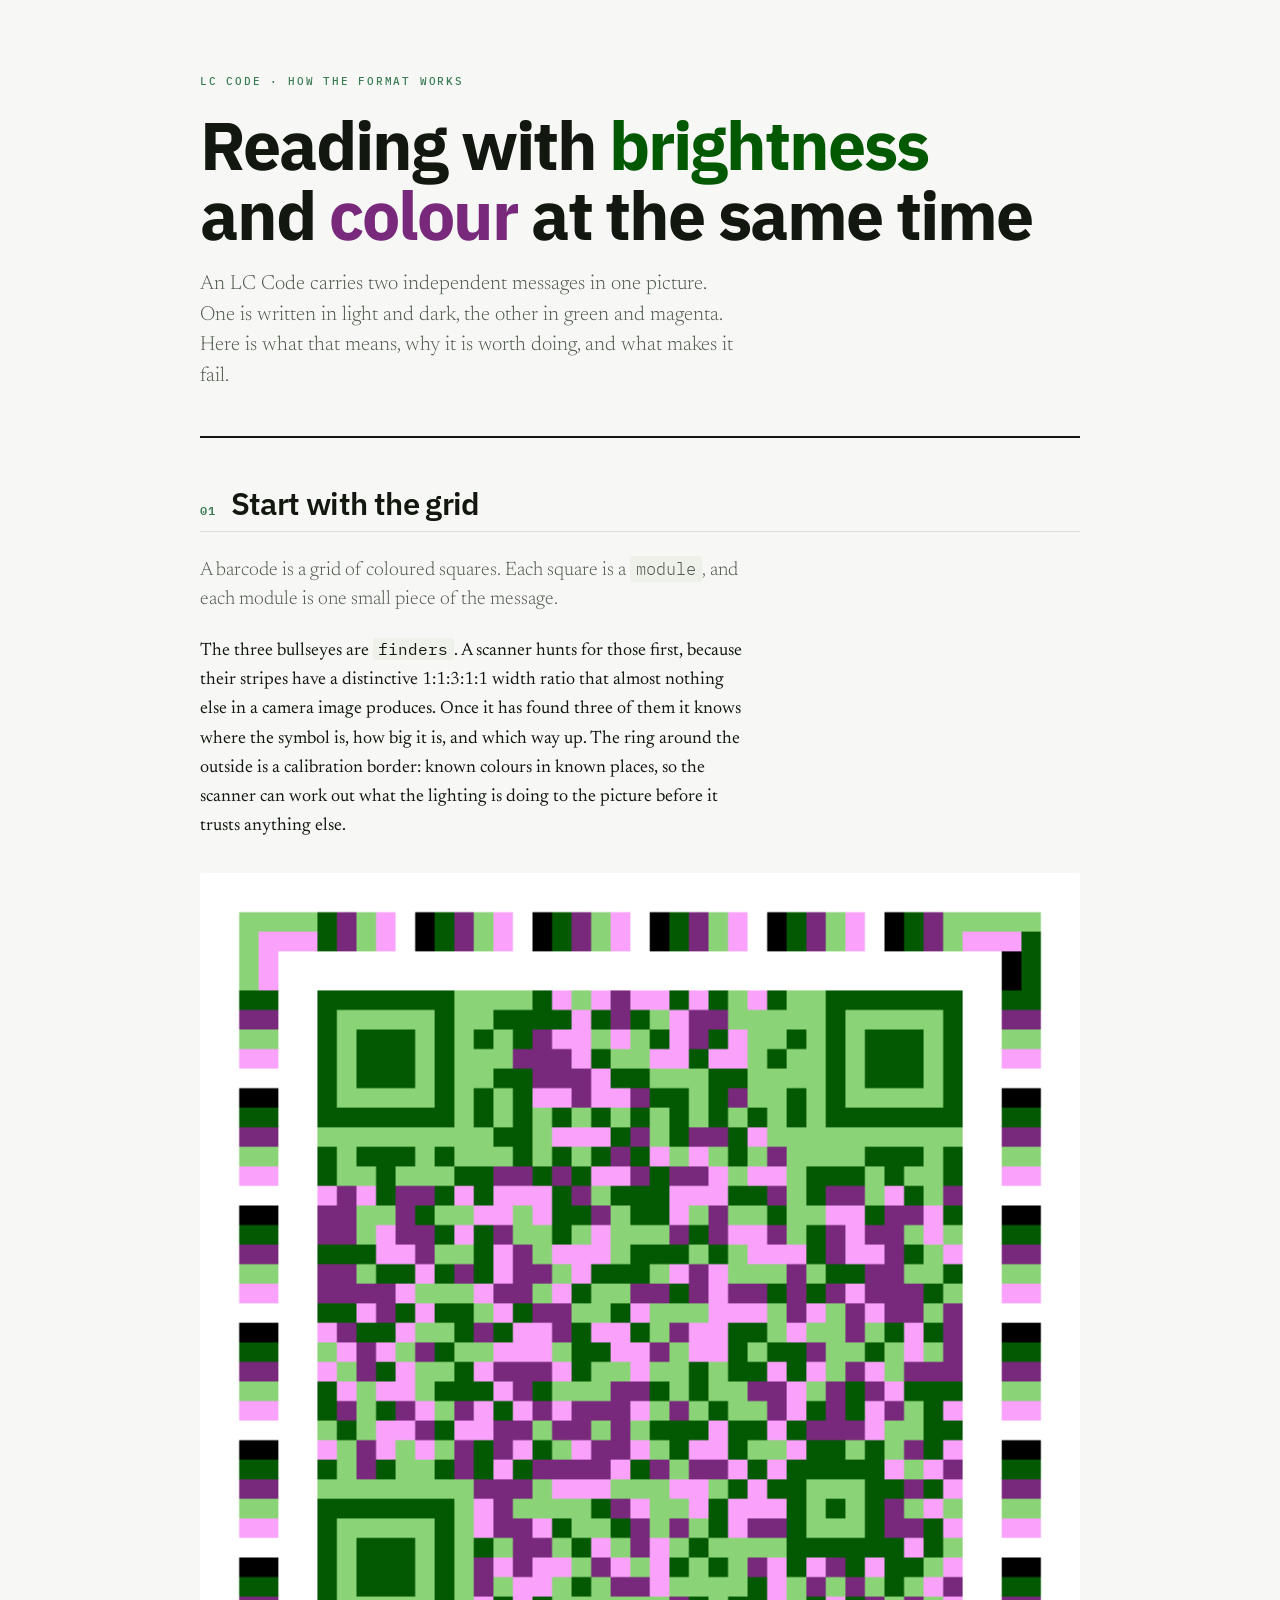
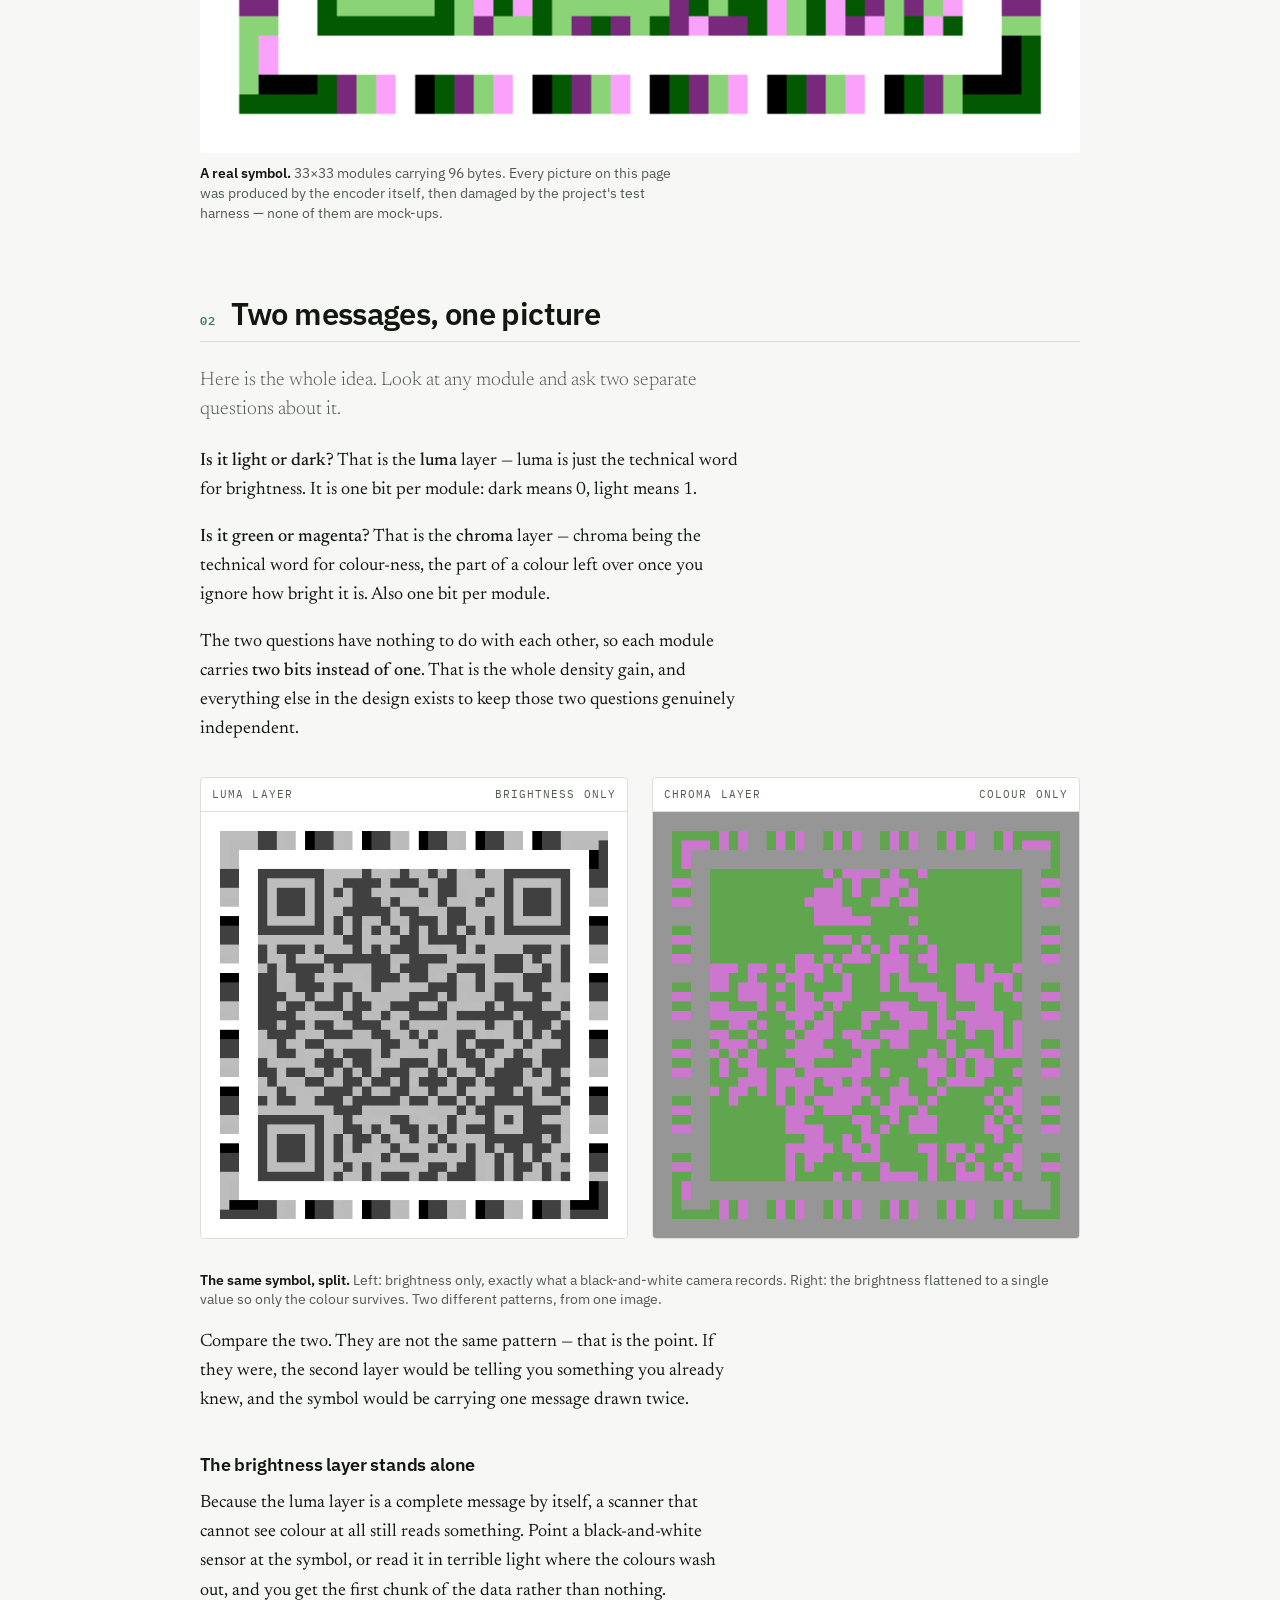
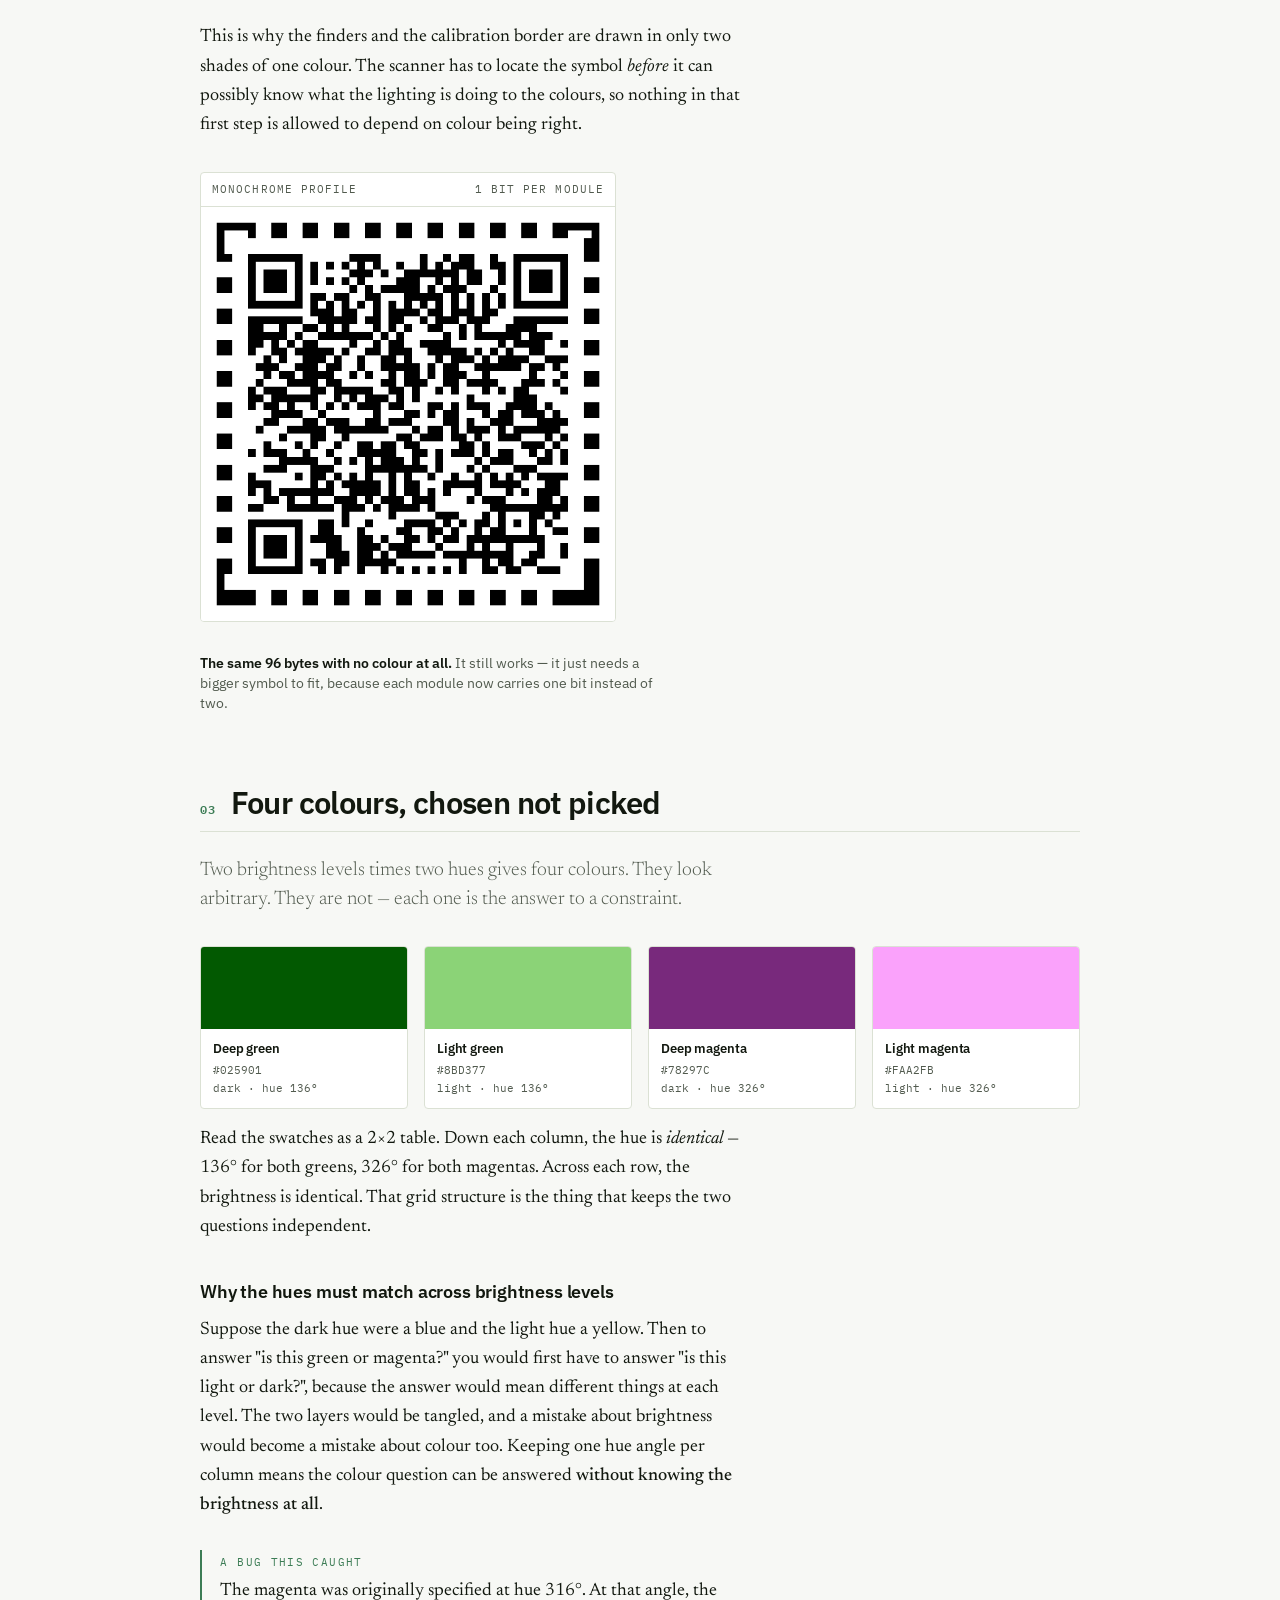
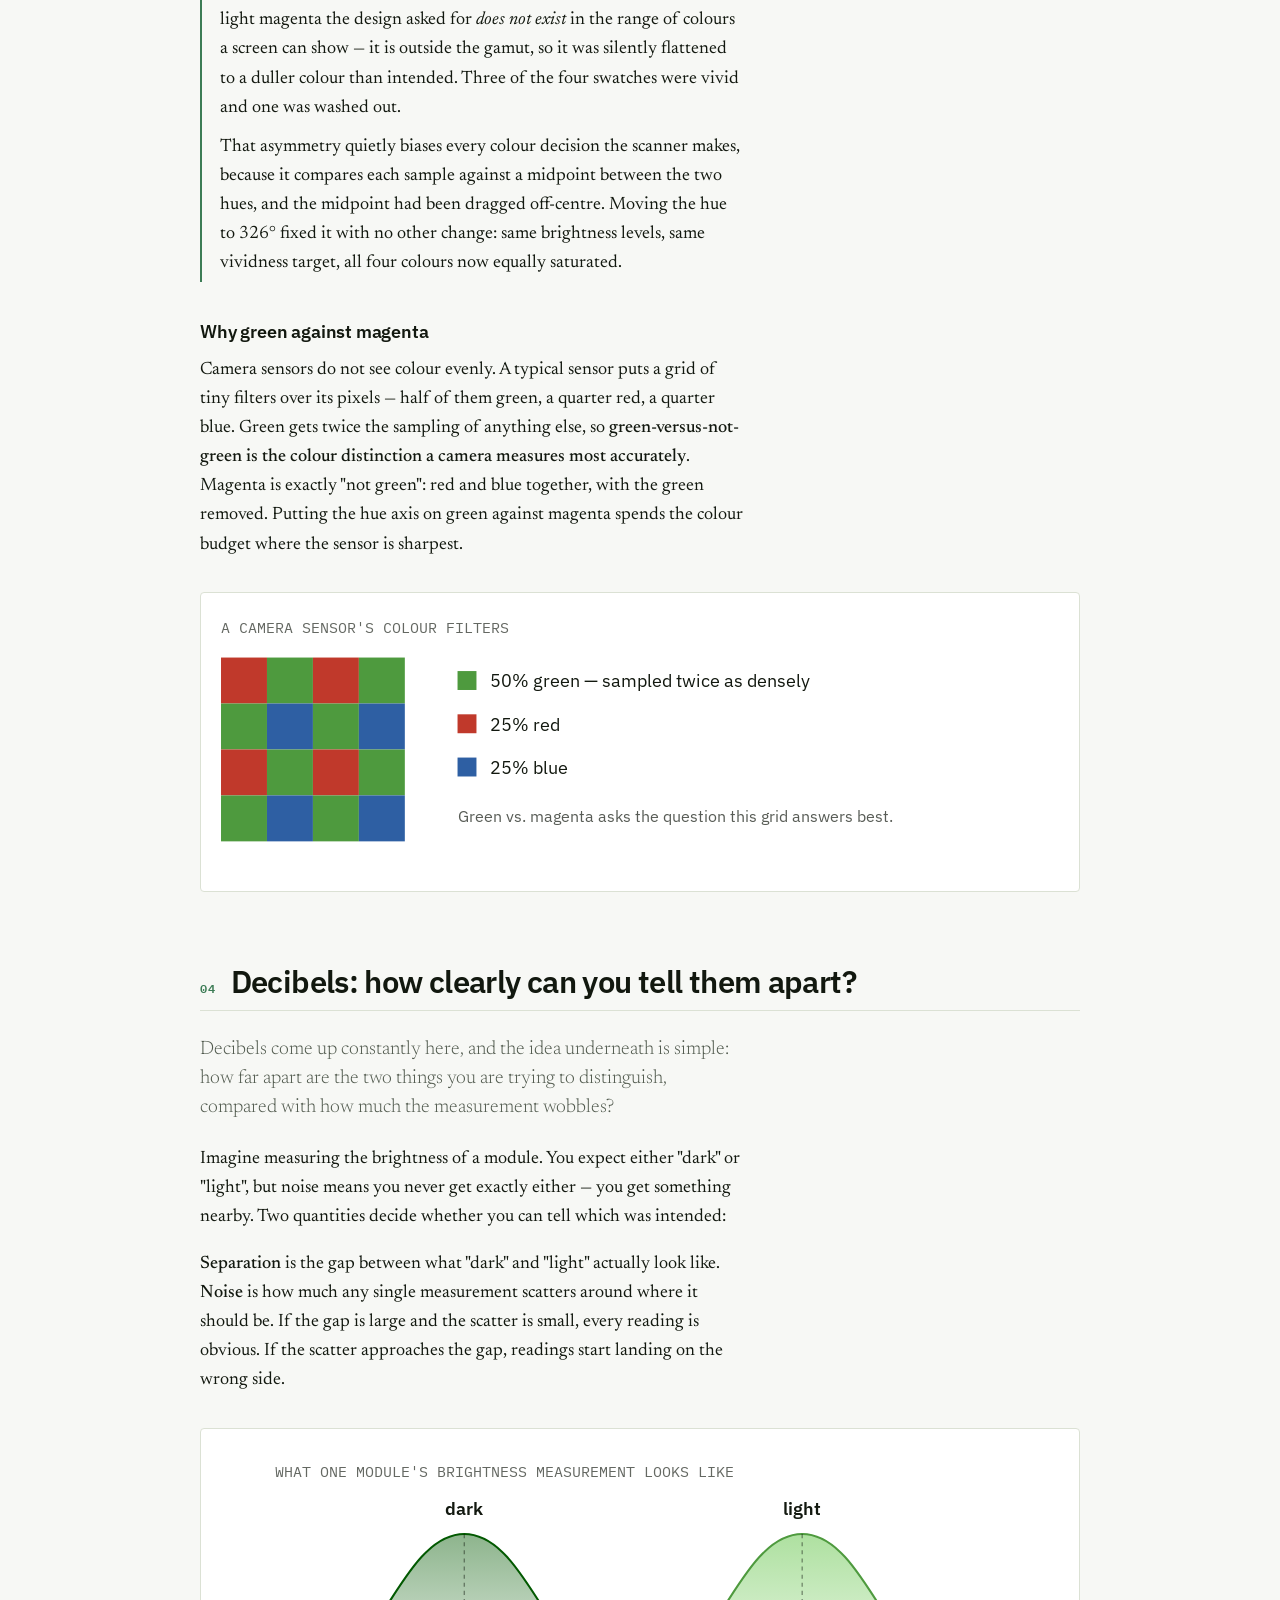
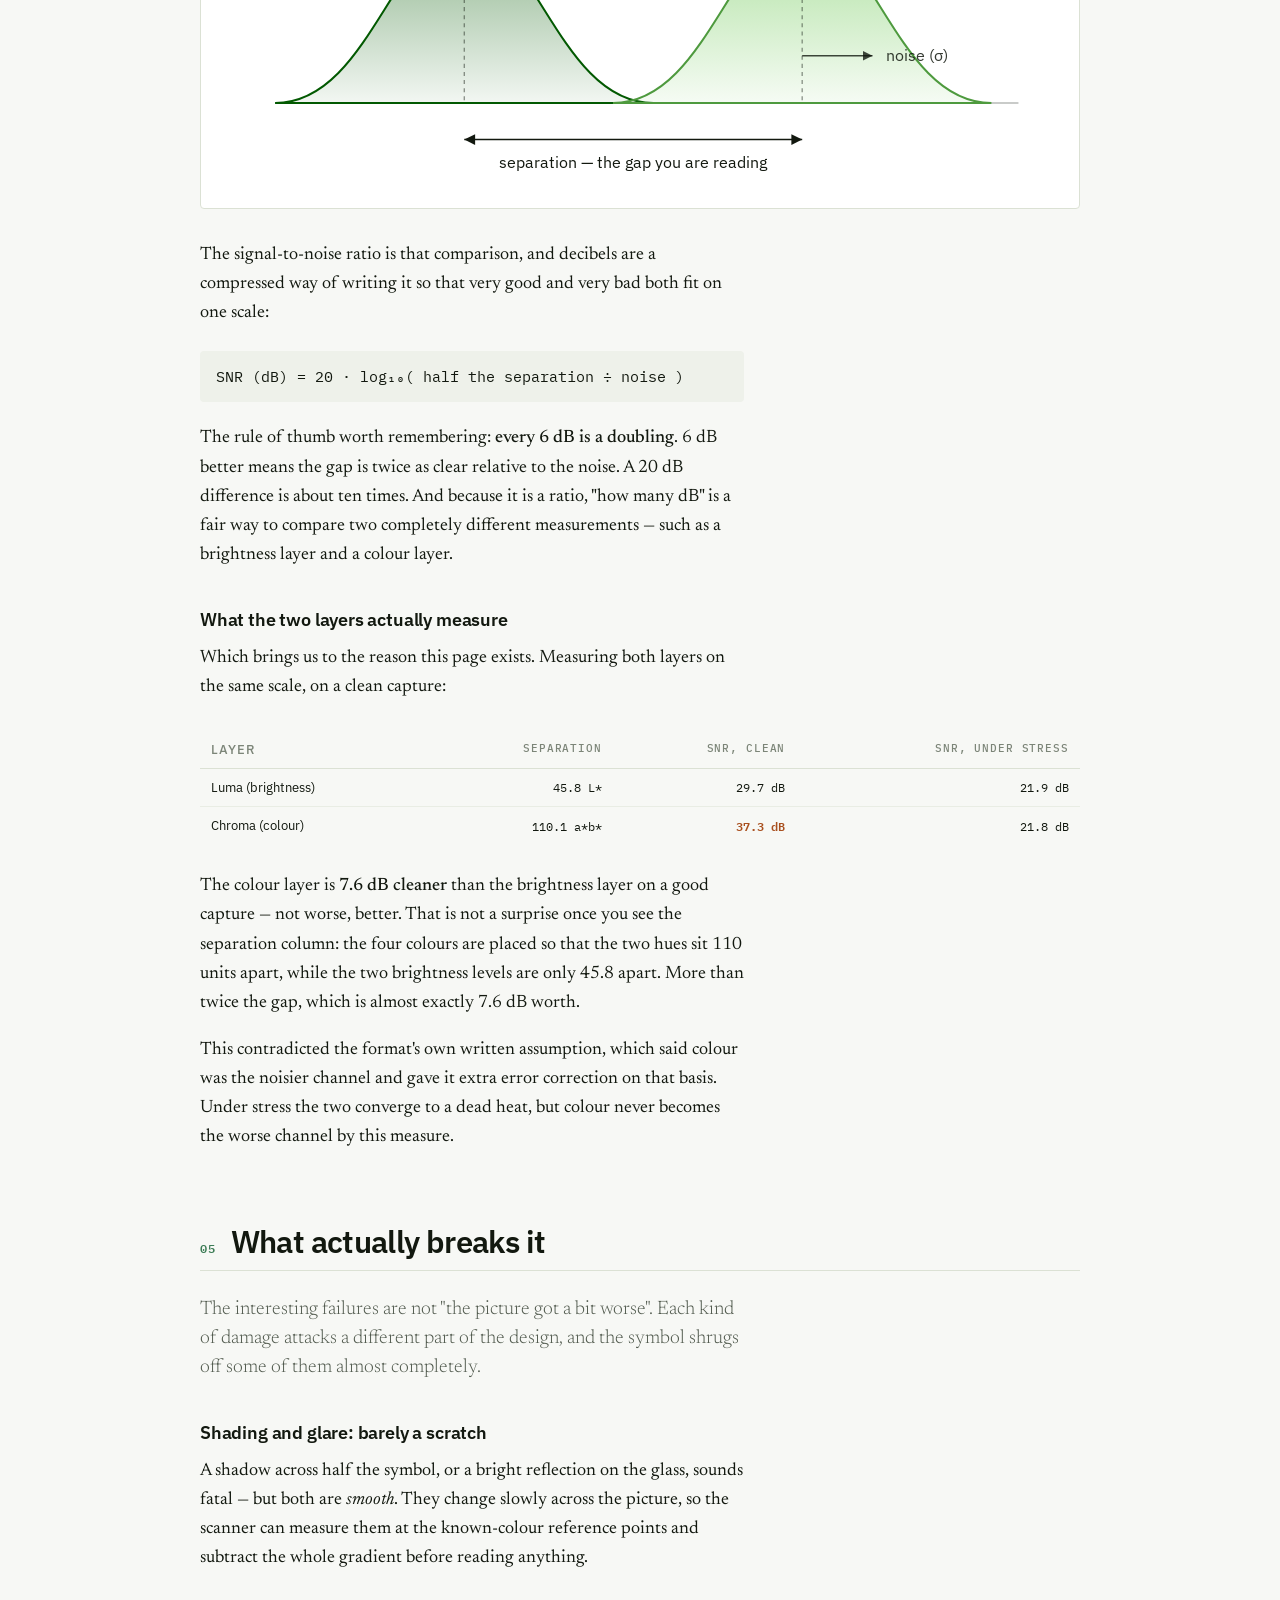
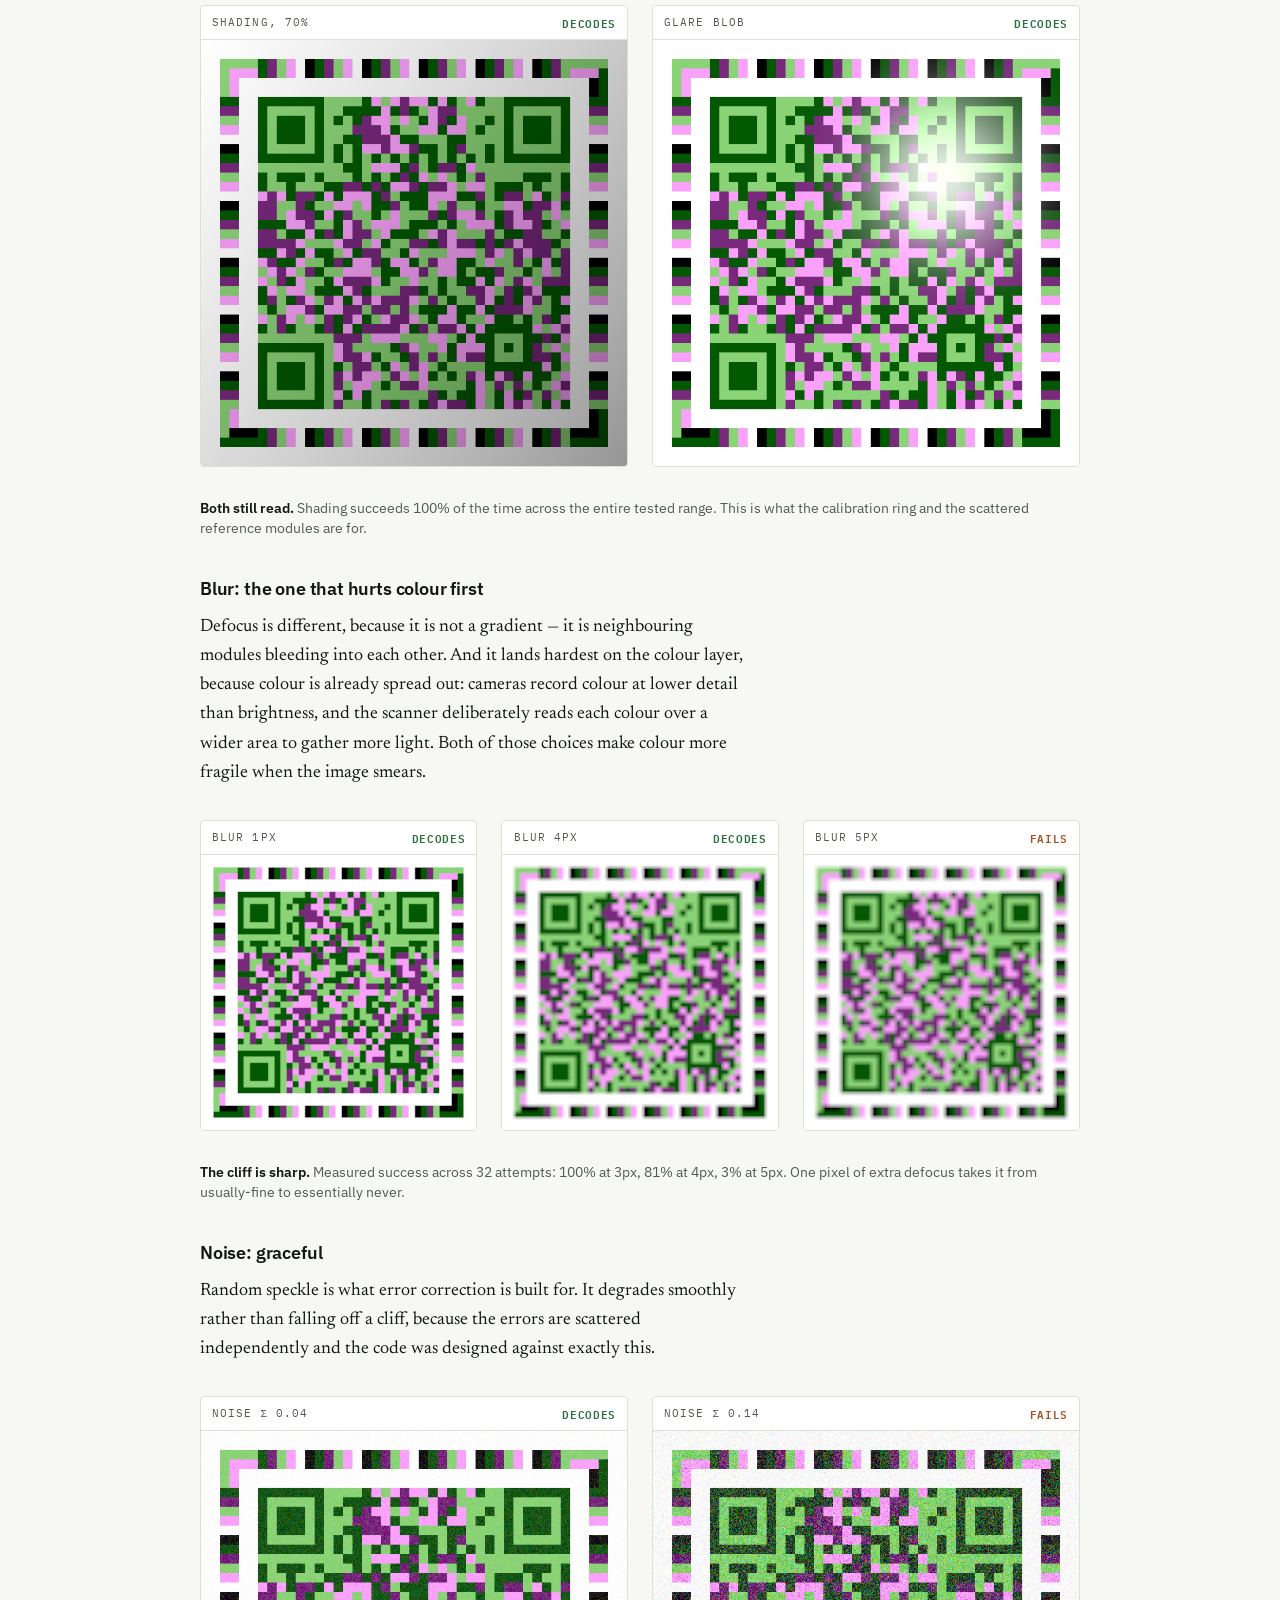
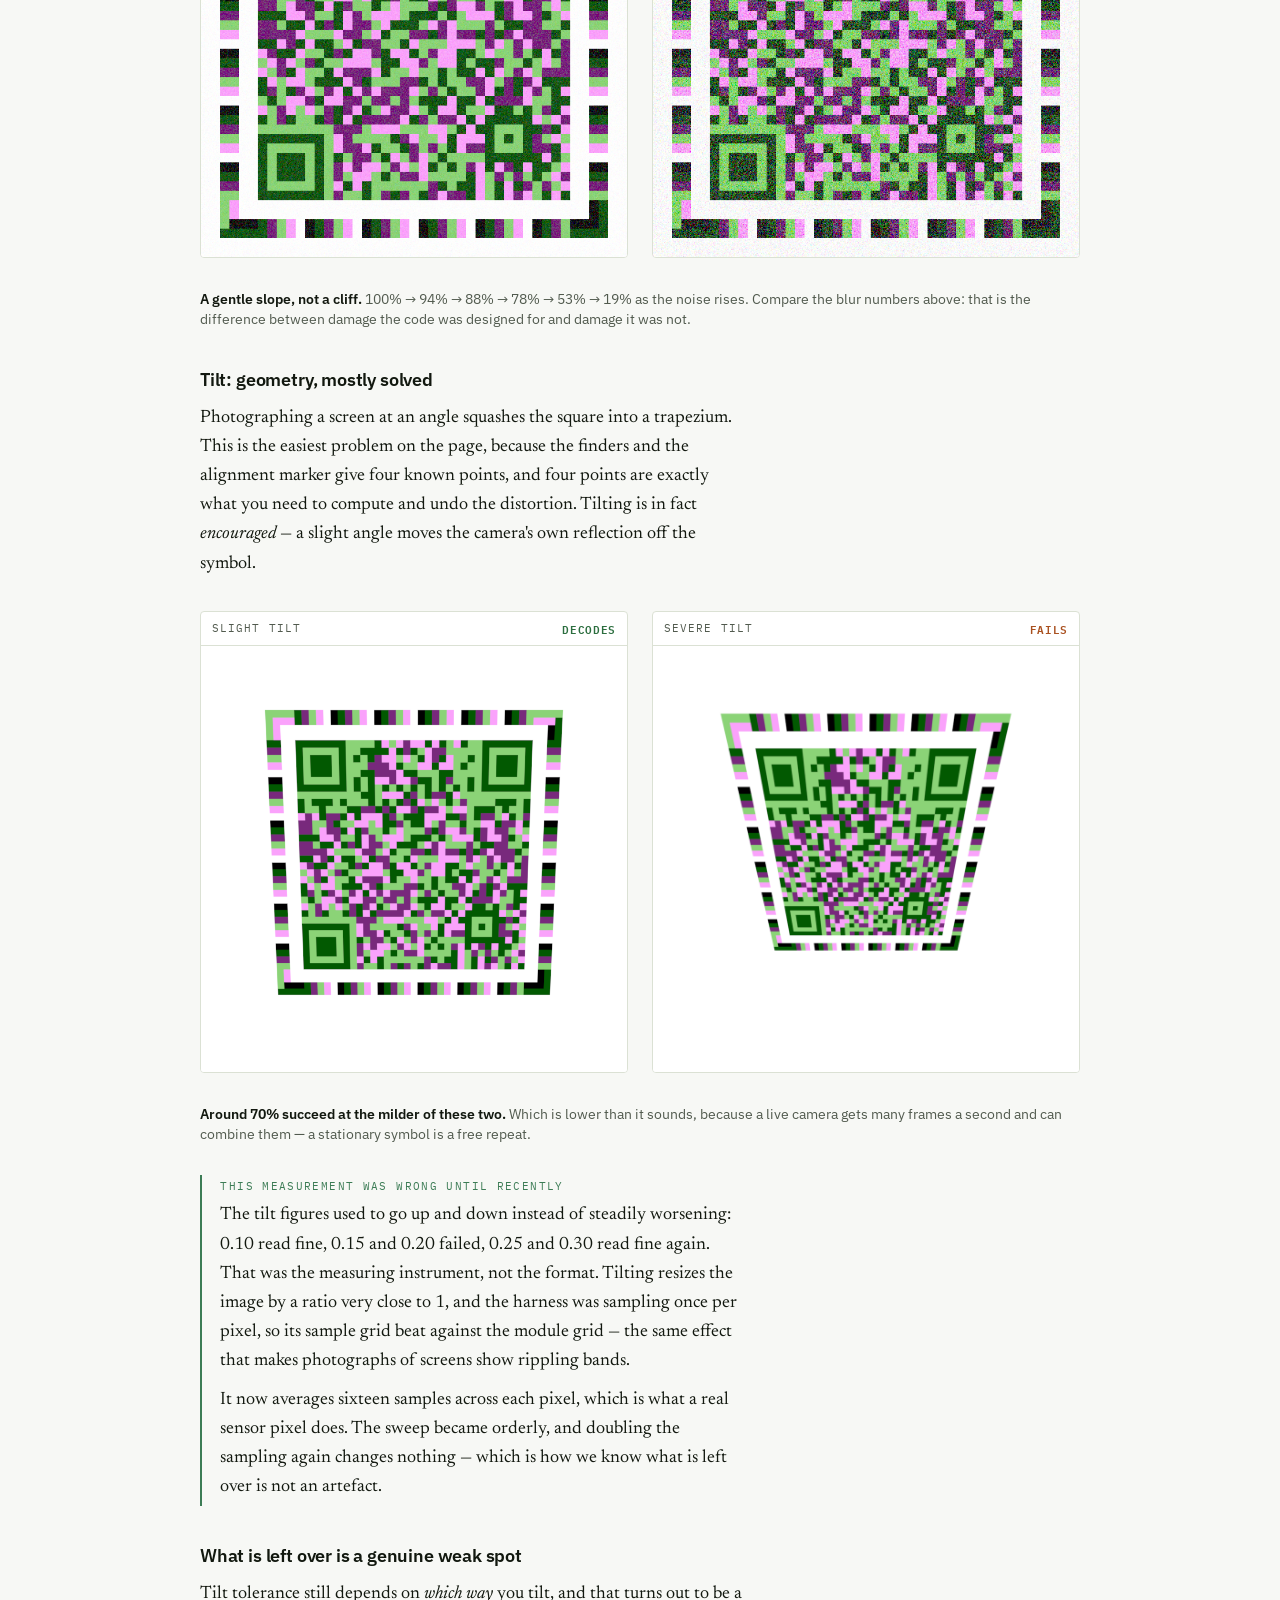
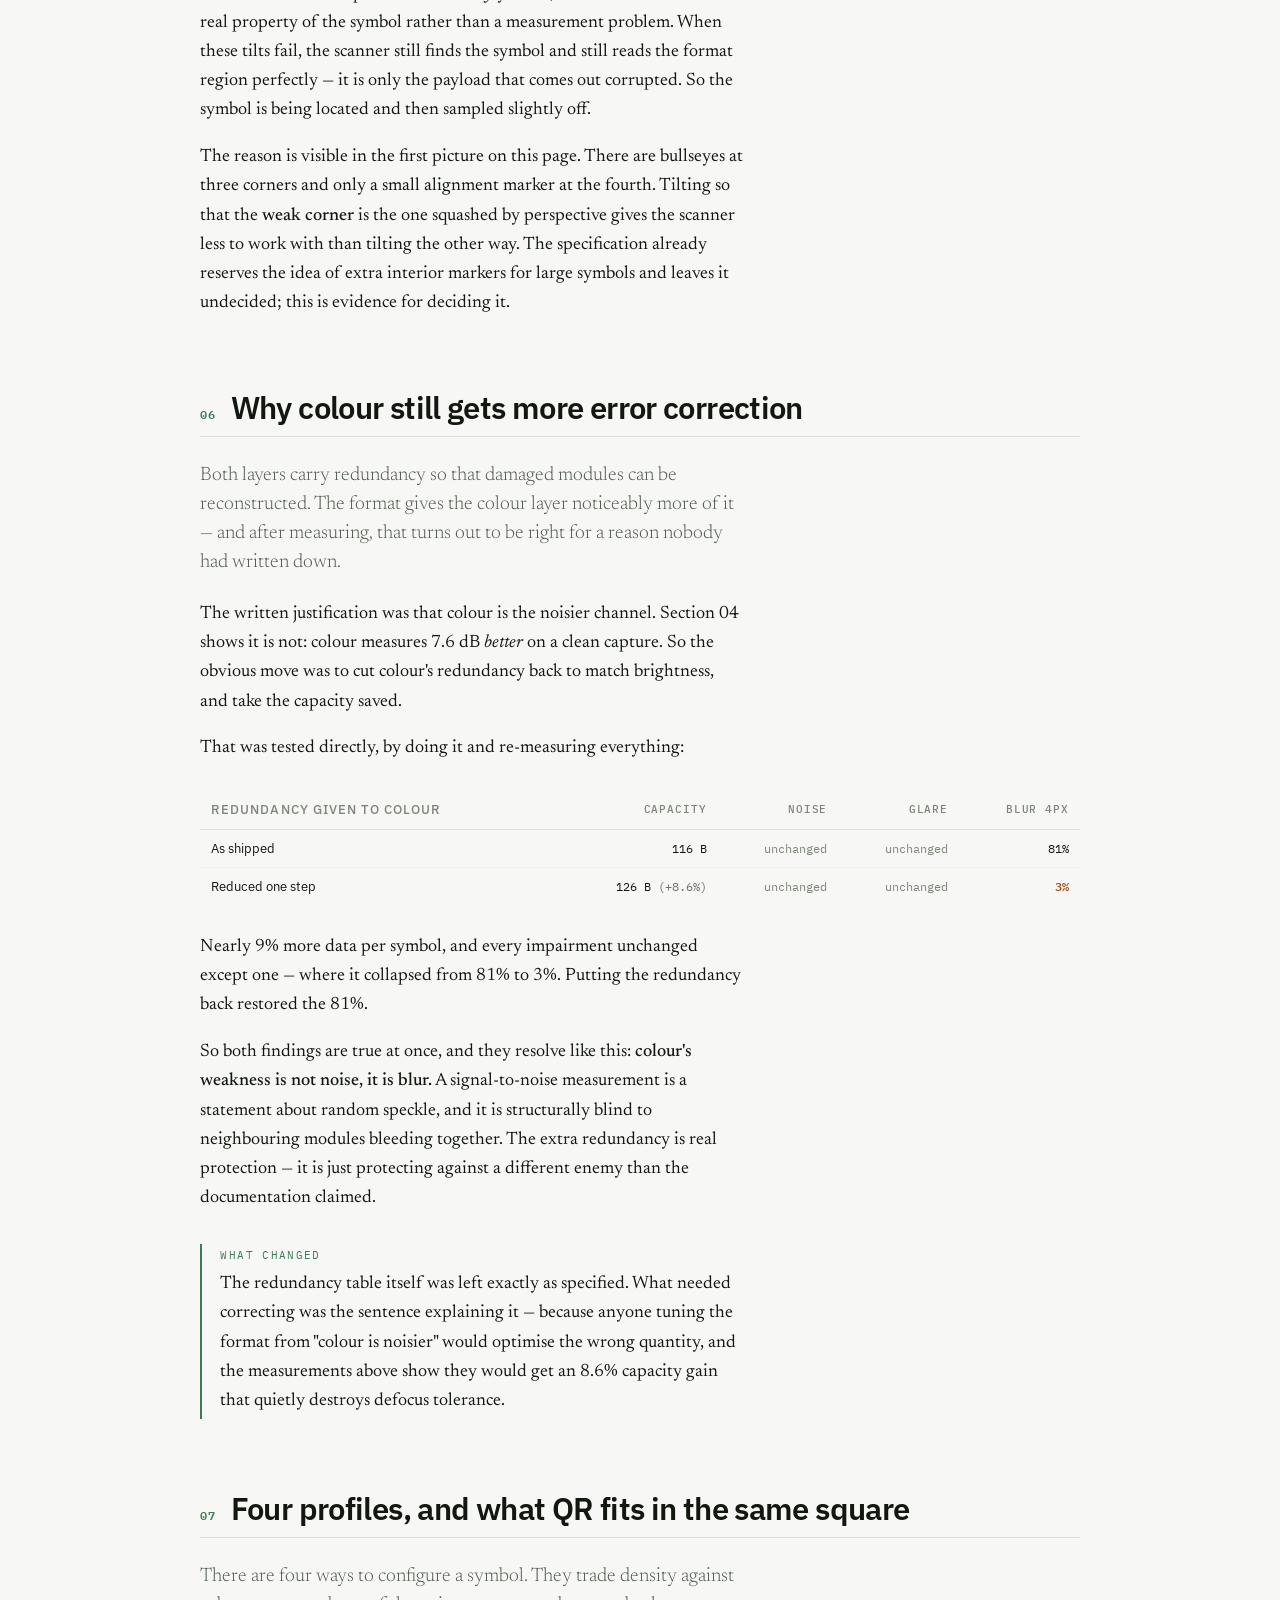
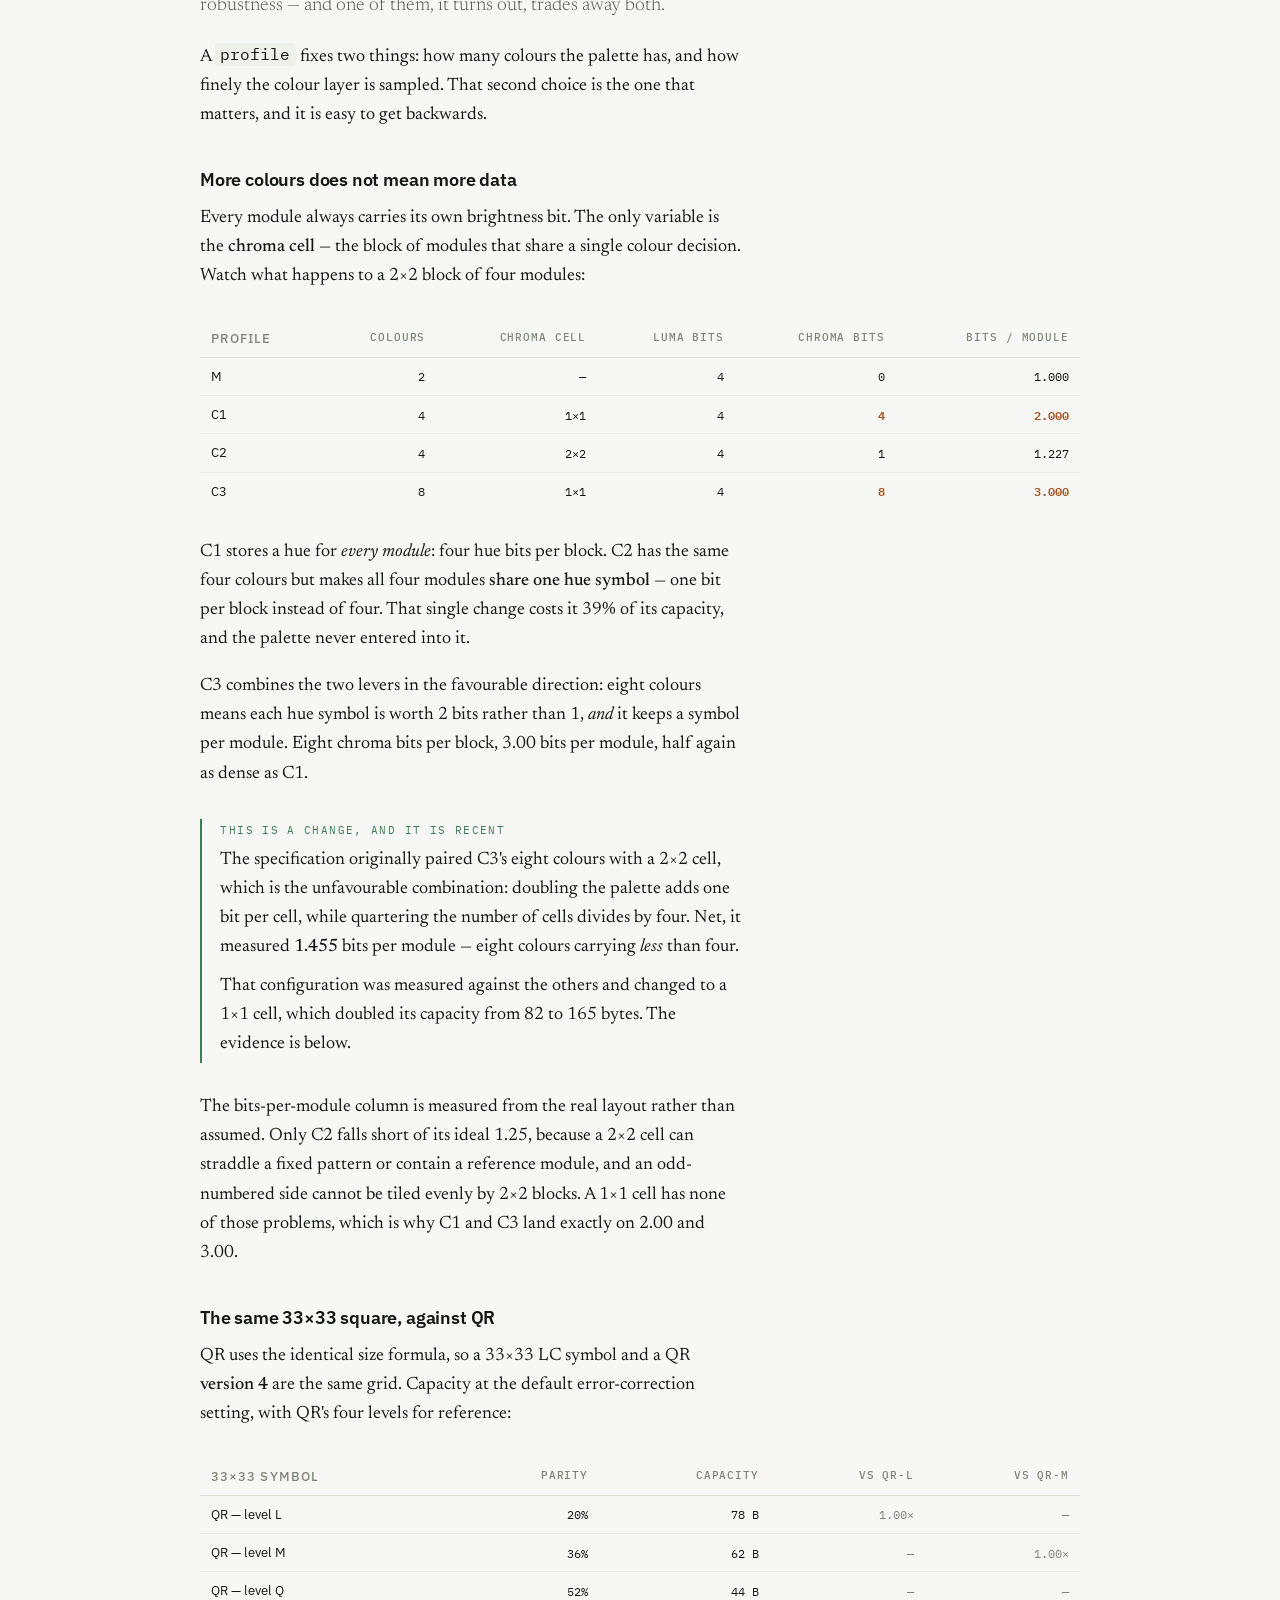
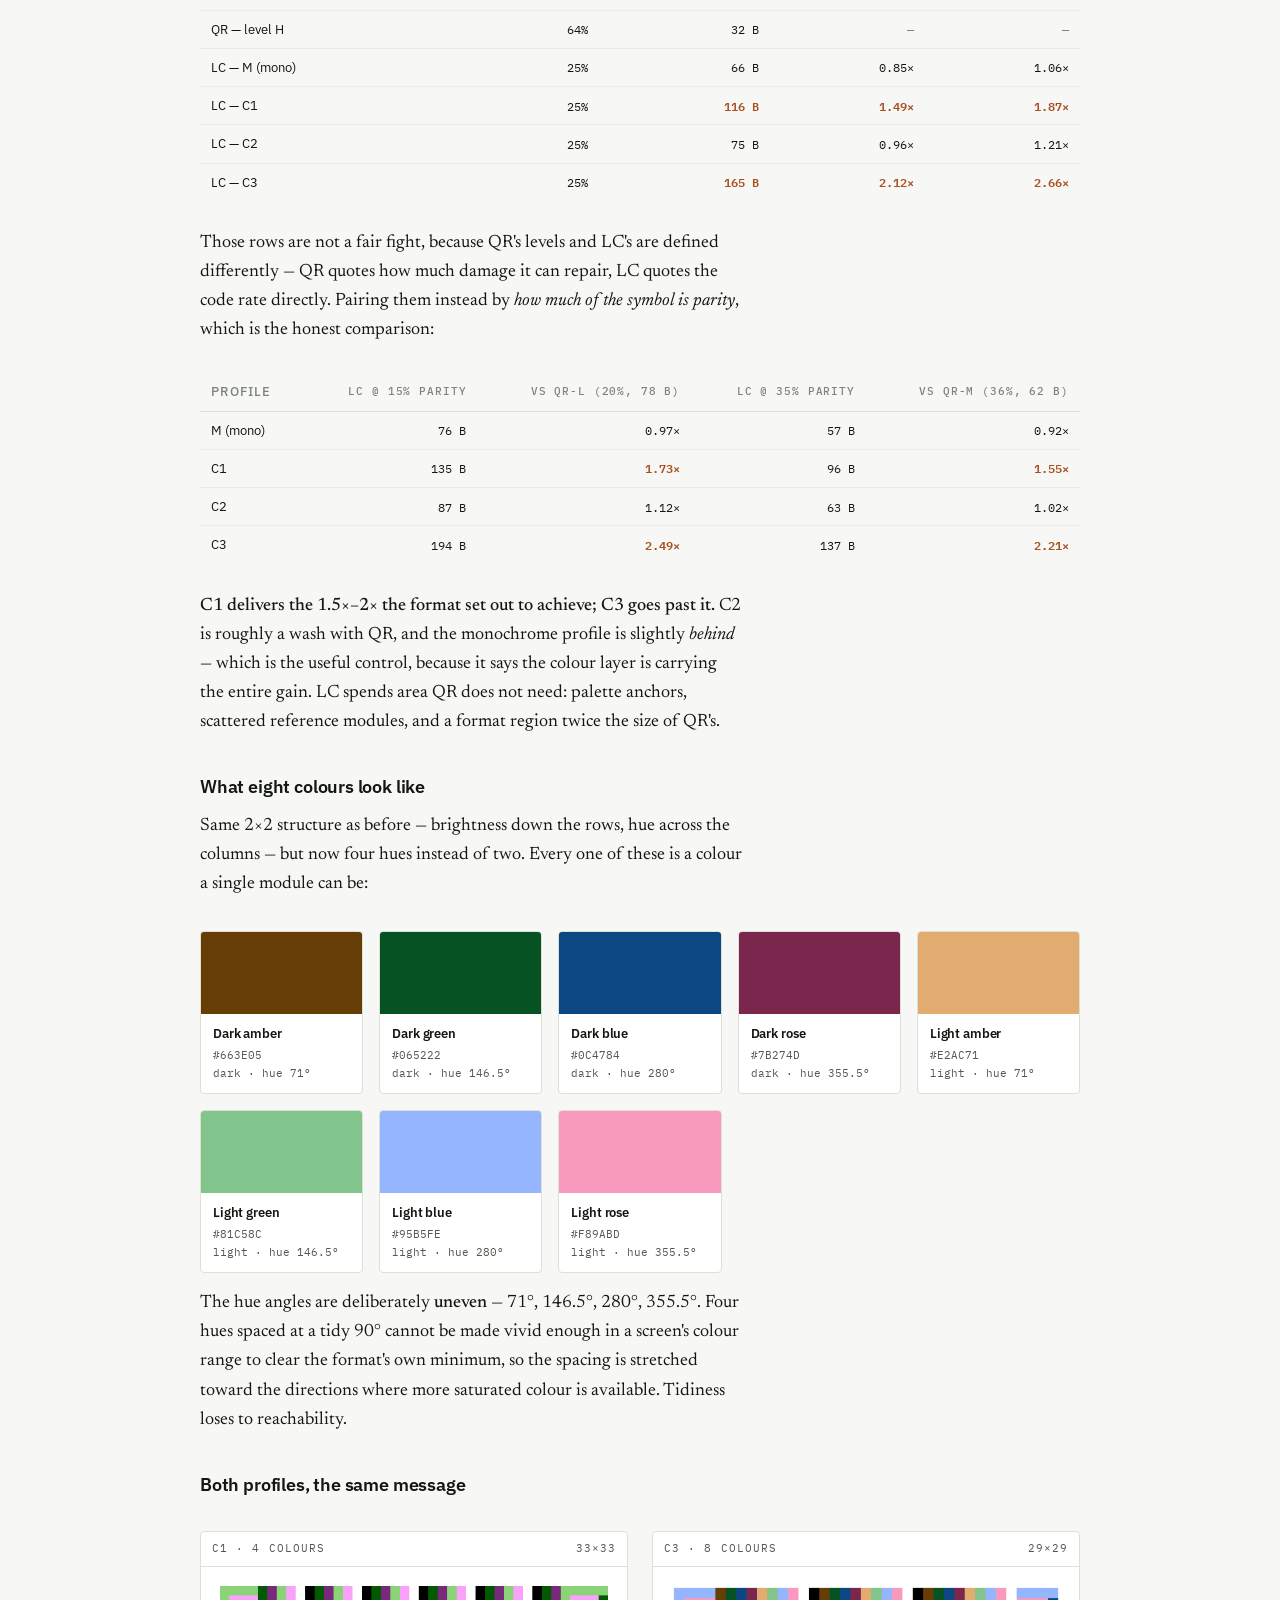
==== commit b773de3f: "Demo site and C3 profile changes" ====
--- a/docs/explainer.html
+++ b/docs/explainer.html
@@ -665,13 +665,19 @@
       <img src="img/tilt-large.png" alt="The symbol seen at a steep angle, strongly foreshortened." width="934" height="934">
     </figure>
   </div>
-  <figcaption style="max-width:var(--wide)"><b>Read these two as geometry, not as a threshold.</b> The tilt measurements are the one part of the harness currently known to be unreliable — see the note below.</figcaption>
+  <figcaption style="max-width:var(--wide)"><b>Around 70% succeed at the milder of these two.</b> Which is lower than it sounds, because a live camera gets many frames a second and can combine them — a stationary symbol is a free repeat.</figcaption>
 
   <div class="note">
-    <span class="notelabel">Honest caveat</span>
-    <p>The tilt numbers are not currently trustworthy, and it is worth saying so rather than quoting them. Tilting resizes the image by a ratio very close to 1, and the test harness resamples with a cheap single-sample filter. That produces an interference pattern against the module grid — the same effect that makes photographs of screens show rippling bands.</p>
-    <p>The result is measurements that go up and down instead of steadily worsening: a tilt of 0.10 reads fine, 0.15 and 0.20 fail, 0.25 and 0.30 read fine again. That is the measuring instrument talking, not the format. Fixing it means resampling more carefully.</p>
-  </div>
+    <span class="notelabel">This measurement was wrong until recently</span>
+    <p>The tilt figures used to go up and down instead of steadily worsening: 0.10 read fine, 0.15 and 0.20 failed, 0.25 and 0.30 read fine again. That was the measuring instrument, not the format. Tilting resizes the image by a ratio very close to 1, and the harness was sampling once per pixel, so its sample grid beat against the module grid — the same effect that makes photographs of screens show rippling bands.</p>
+    <p>It now averages sixteen samples across each pixel, which is what a real sensor pixel does. The sweep became orderly, and doubling the sampling again changes nothing — which is how we know what is left over is not an artefact.</p>
+  </div>
+
+  <h3>What is left over is a genuine weak spot</h3>
+
+  <p>Tilt tolerance still depends on <em>which way</em> you tilt, and that turns out to be a real property of the symbol rather than a measurement problem. When these tilts fail, the scanner still finds the symbol and still reads the format region perfectly — it is only the payload that comes out corrupted. So the symbol is being located and then sampled slightly off.</p>
+
+  <p>The reason is visible in the first picture on this page. There are bullseyes at three corners and only a small alignment marker at the fourth. Tilting so that the <strong>weak corner</strong> is the one squashed by perspective gives the scanner less to work with than tilting the other way. The specification already reserves the idea of extra interior markers for large symbols and leaves it undecided; this is evidence for deciding it.</p>
 </section>
 
 <section>
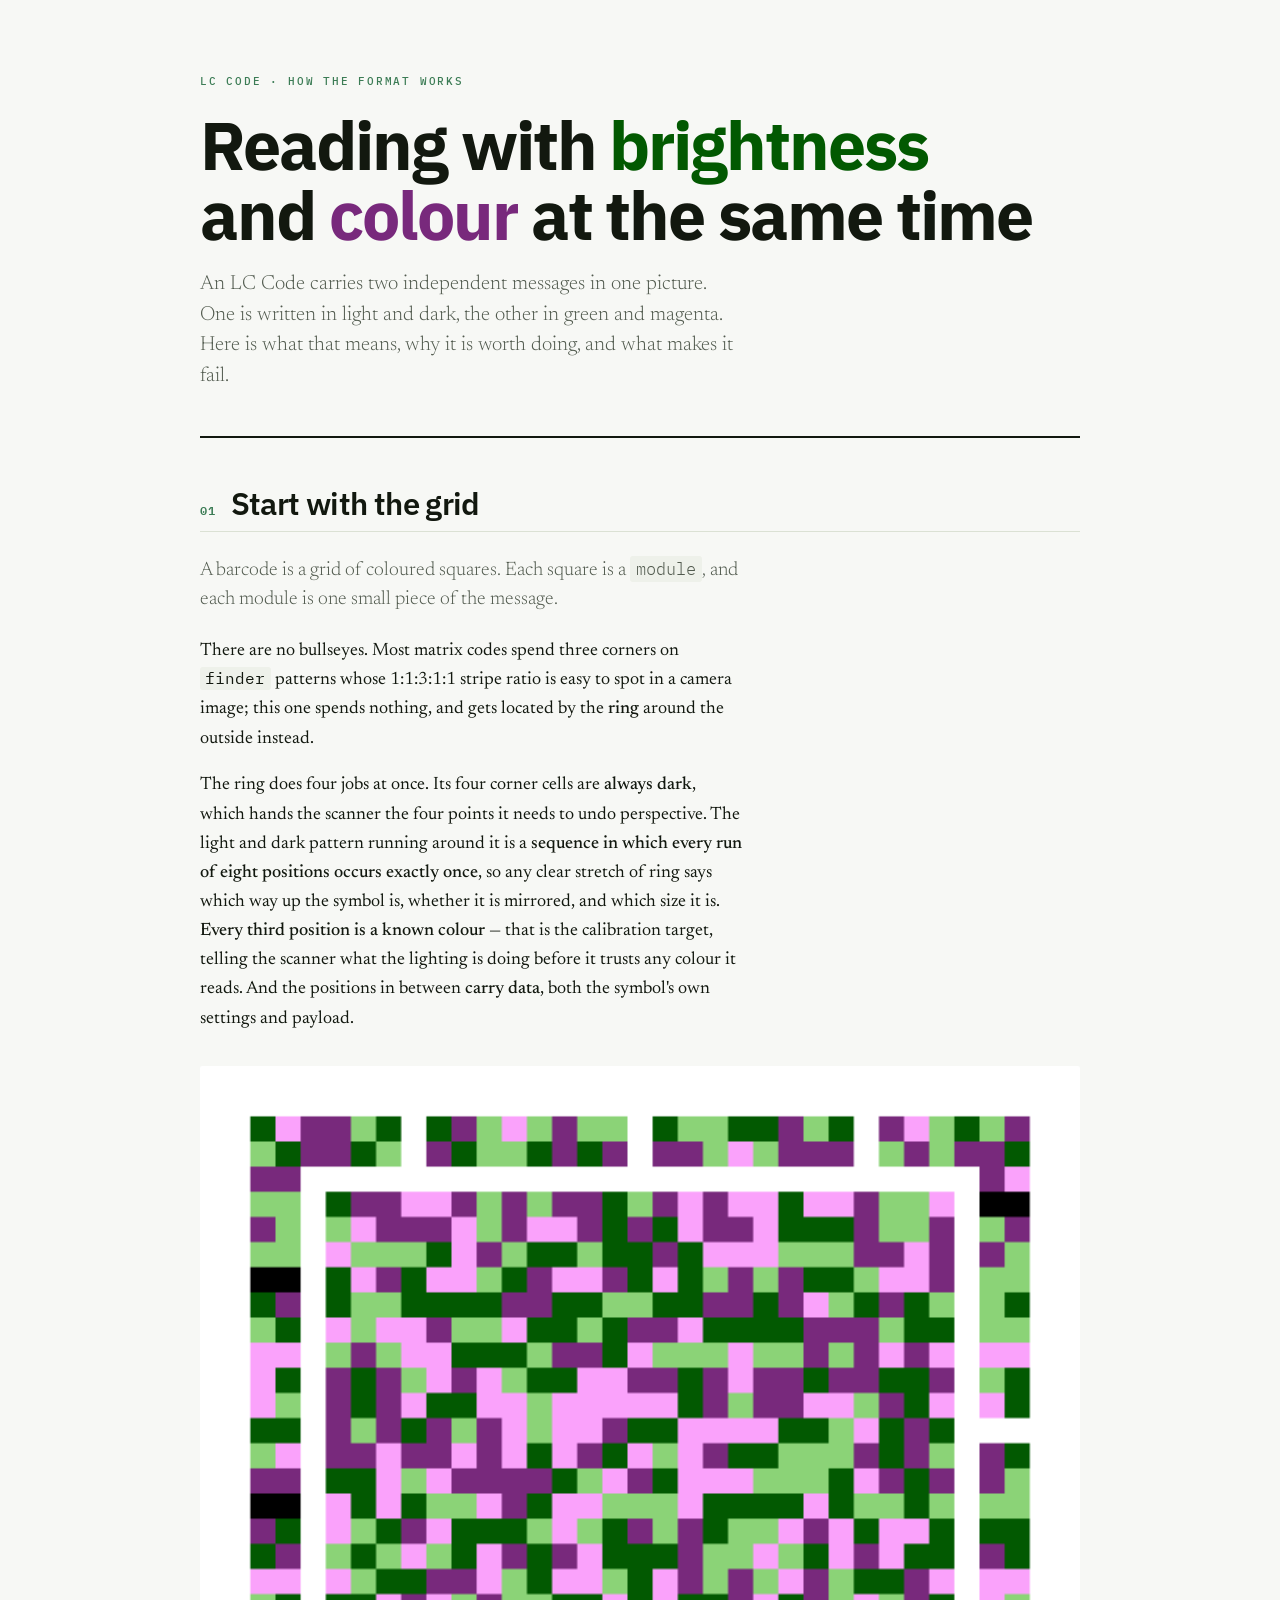
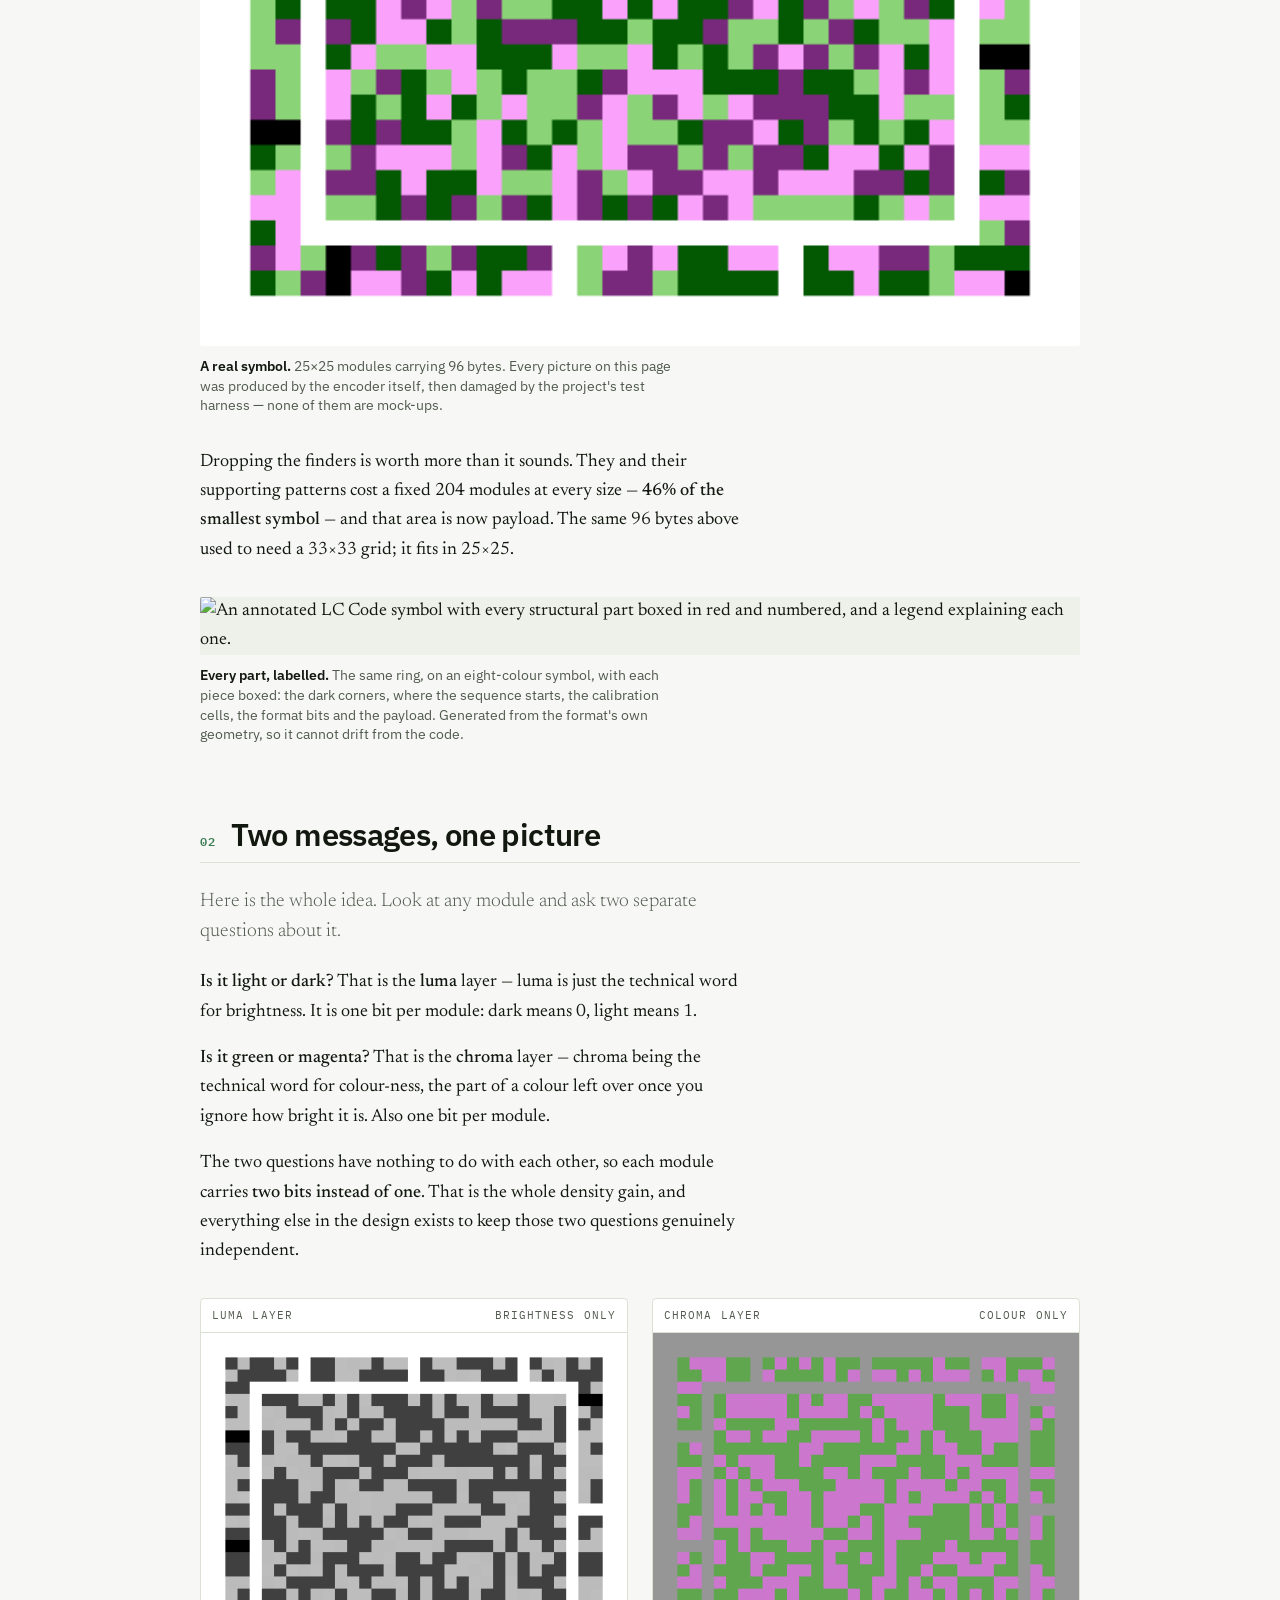
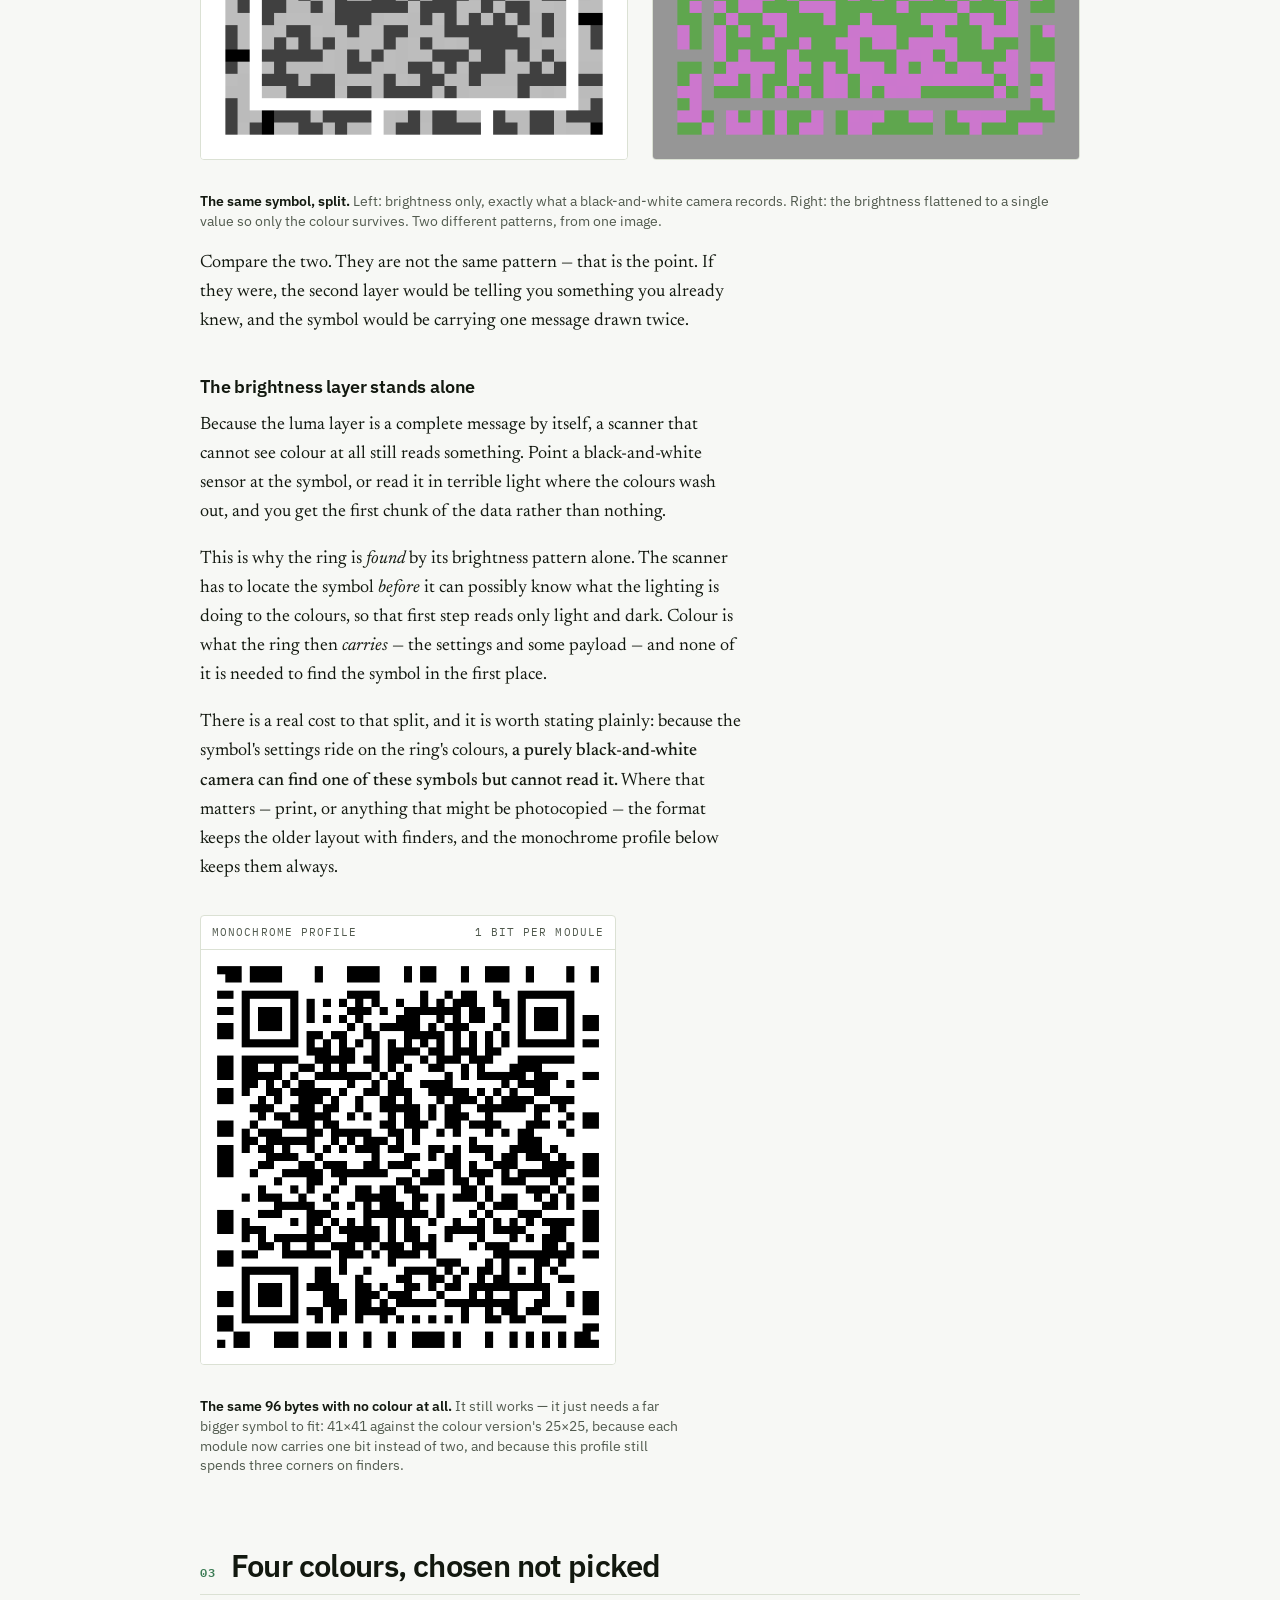
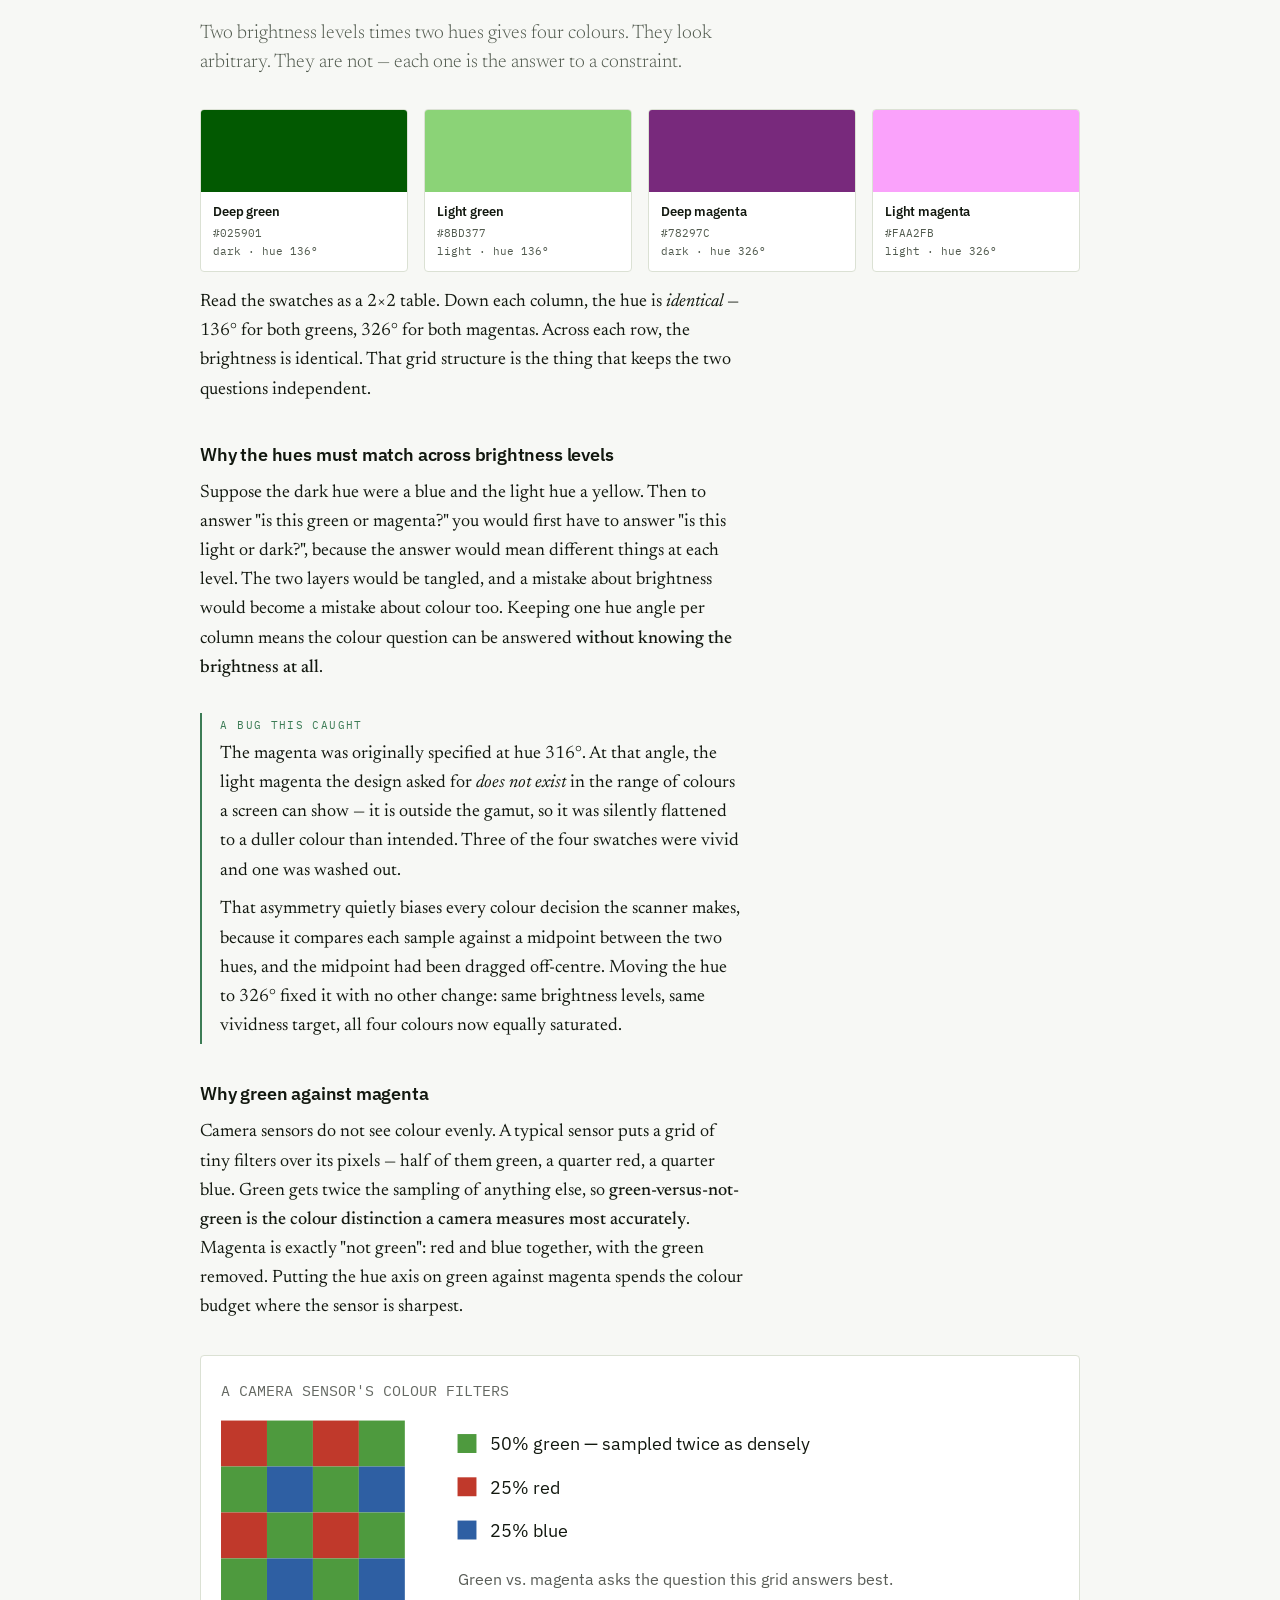
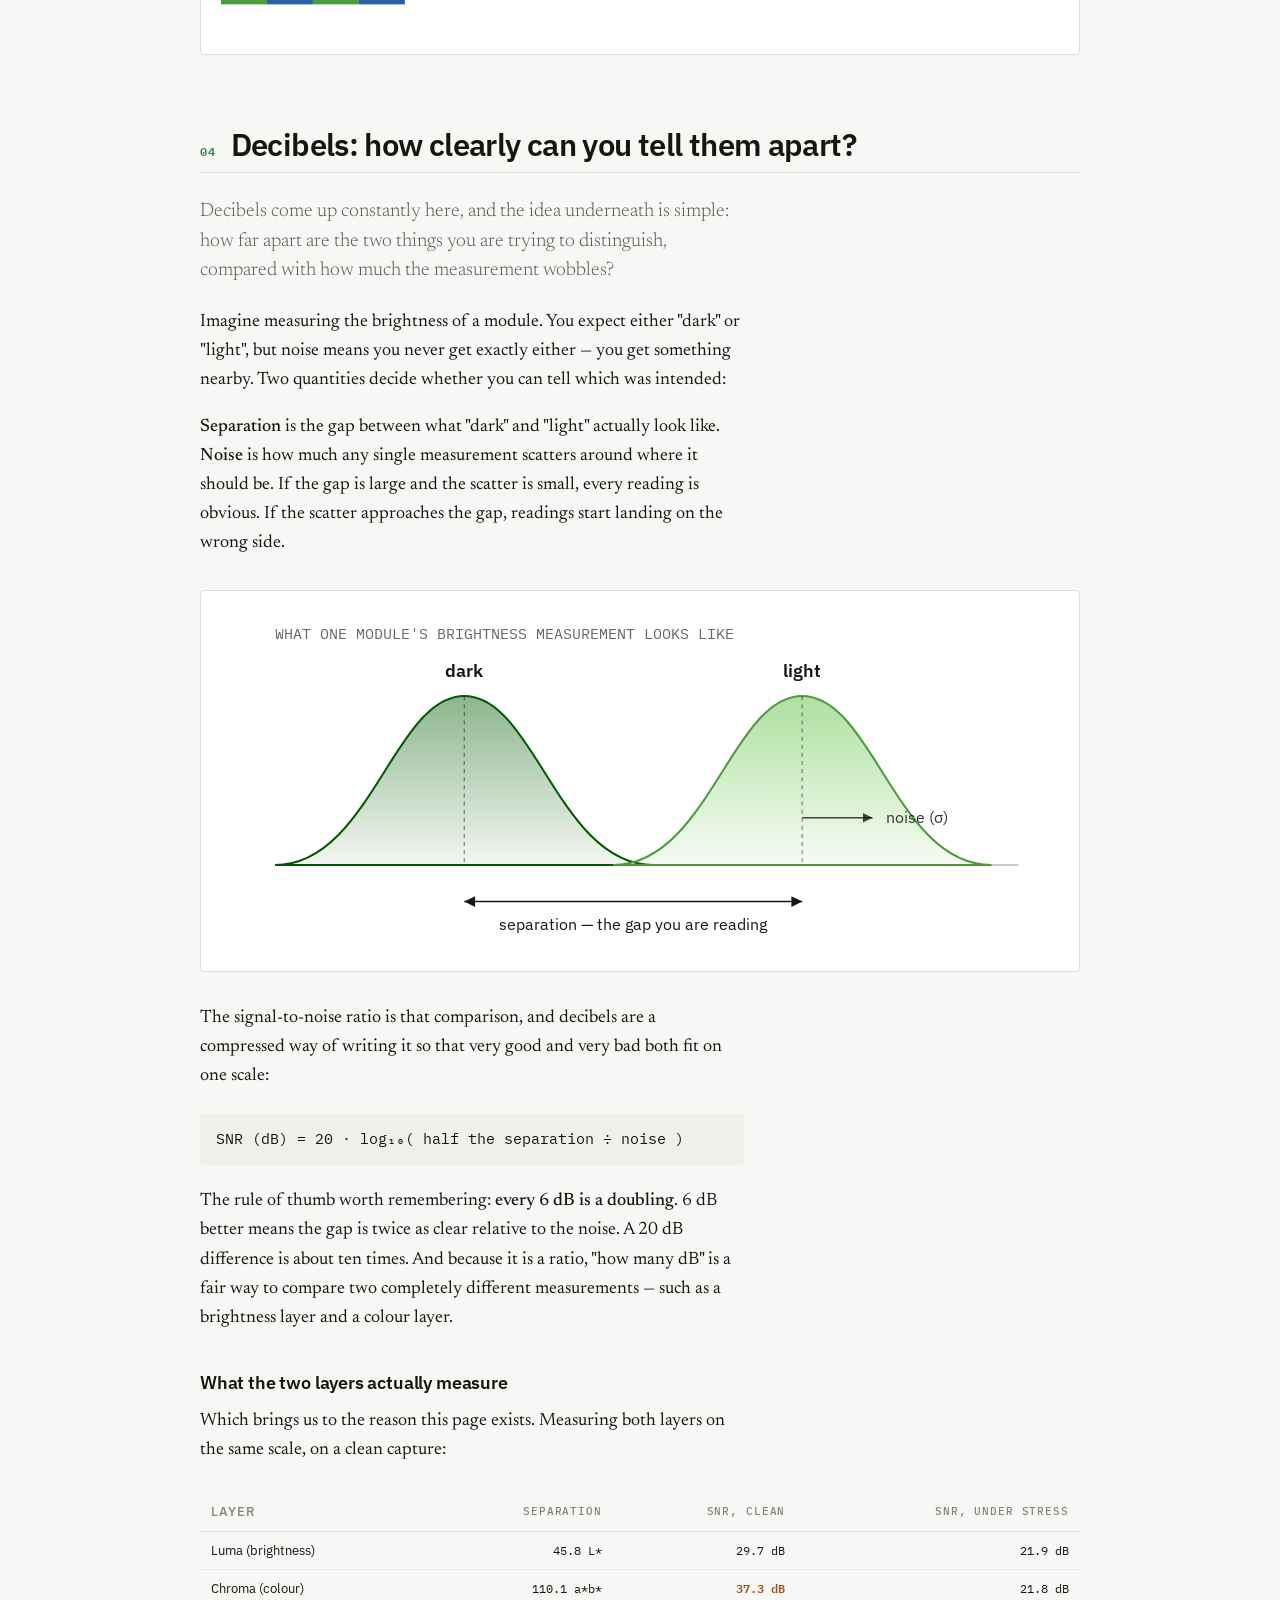
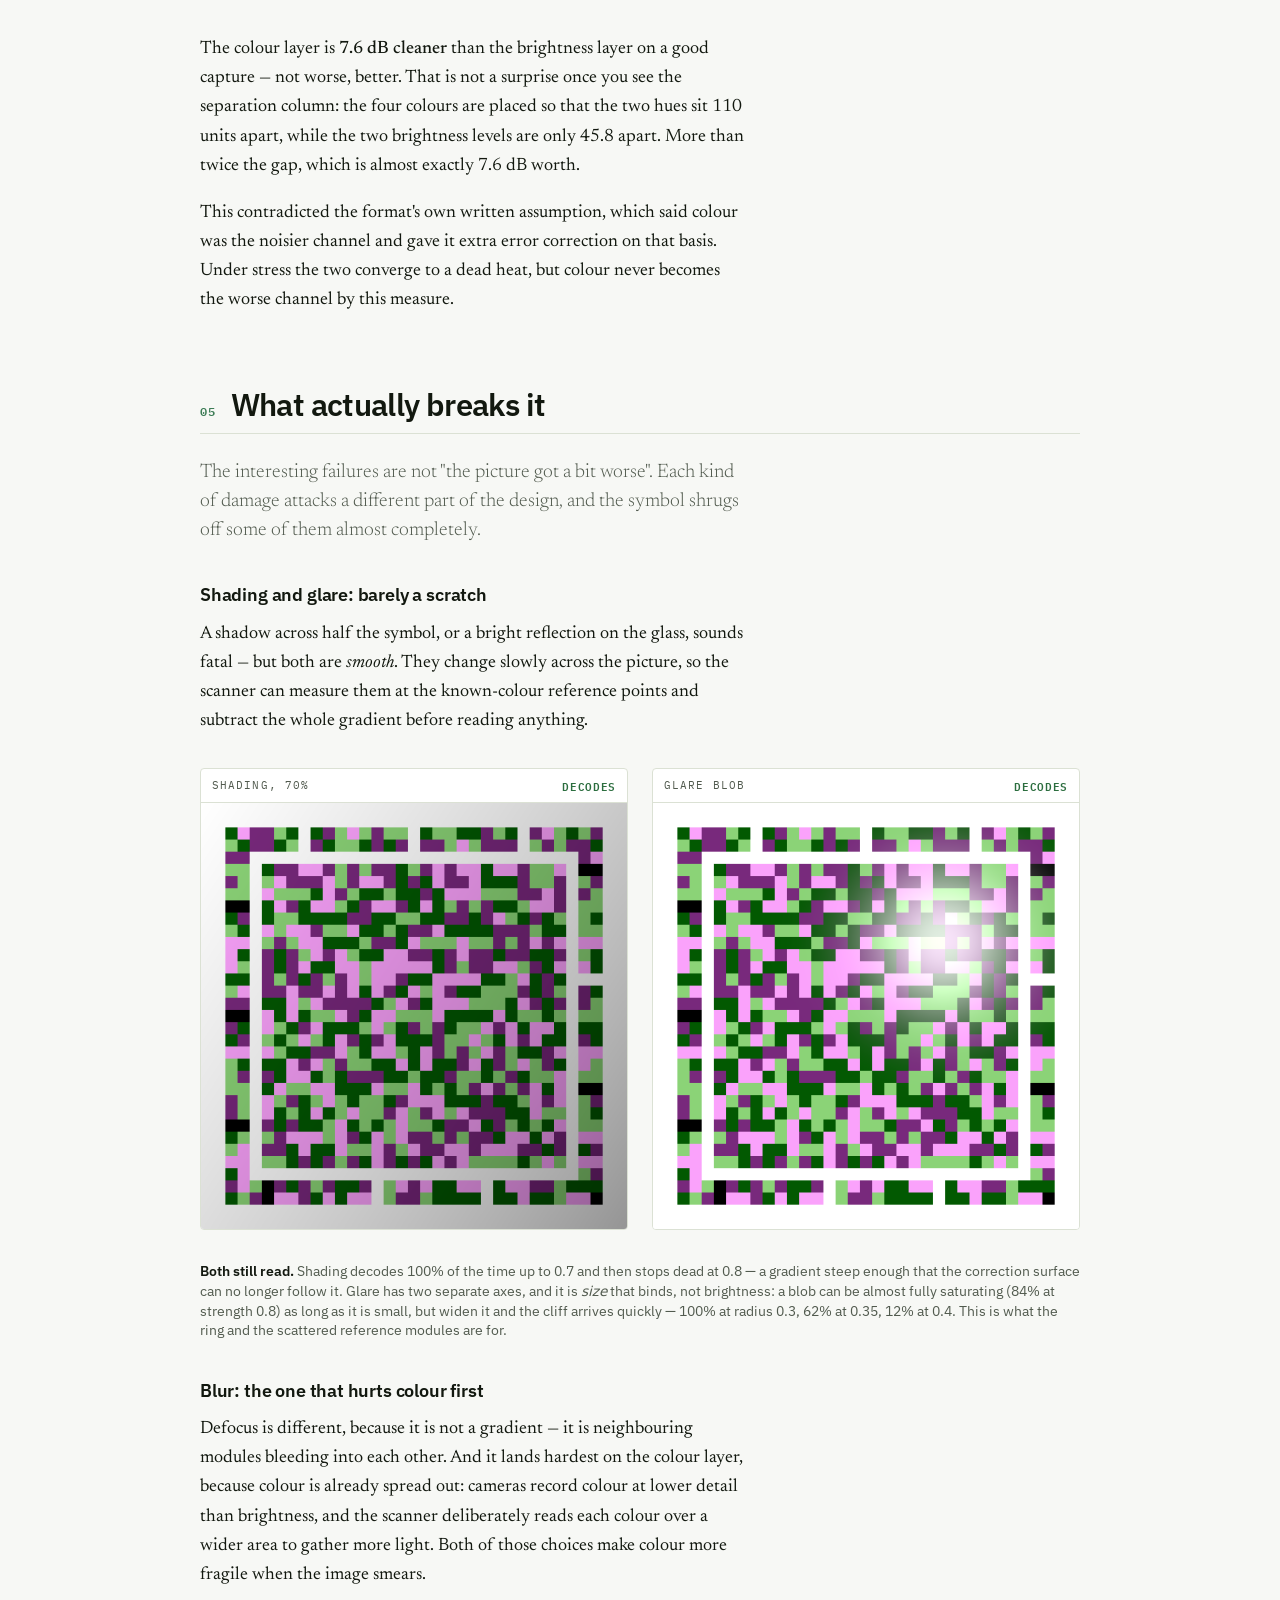
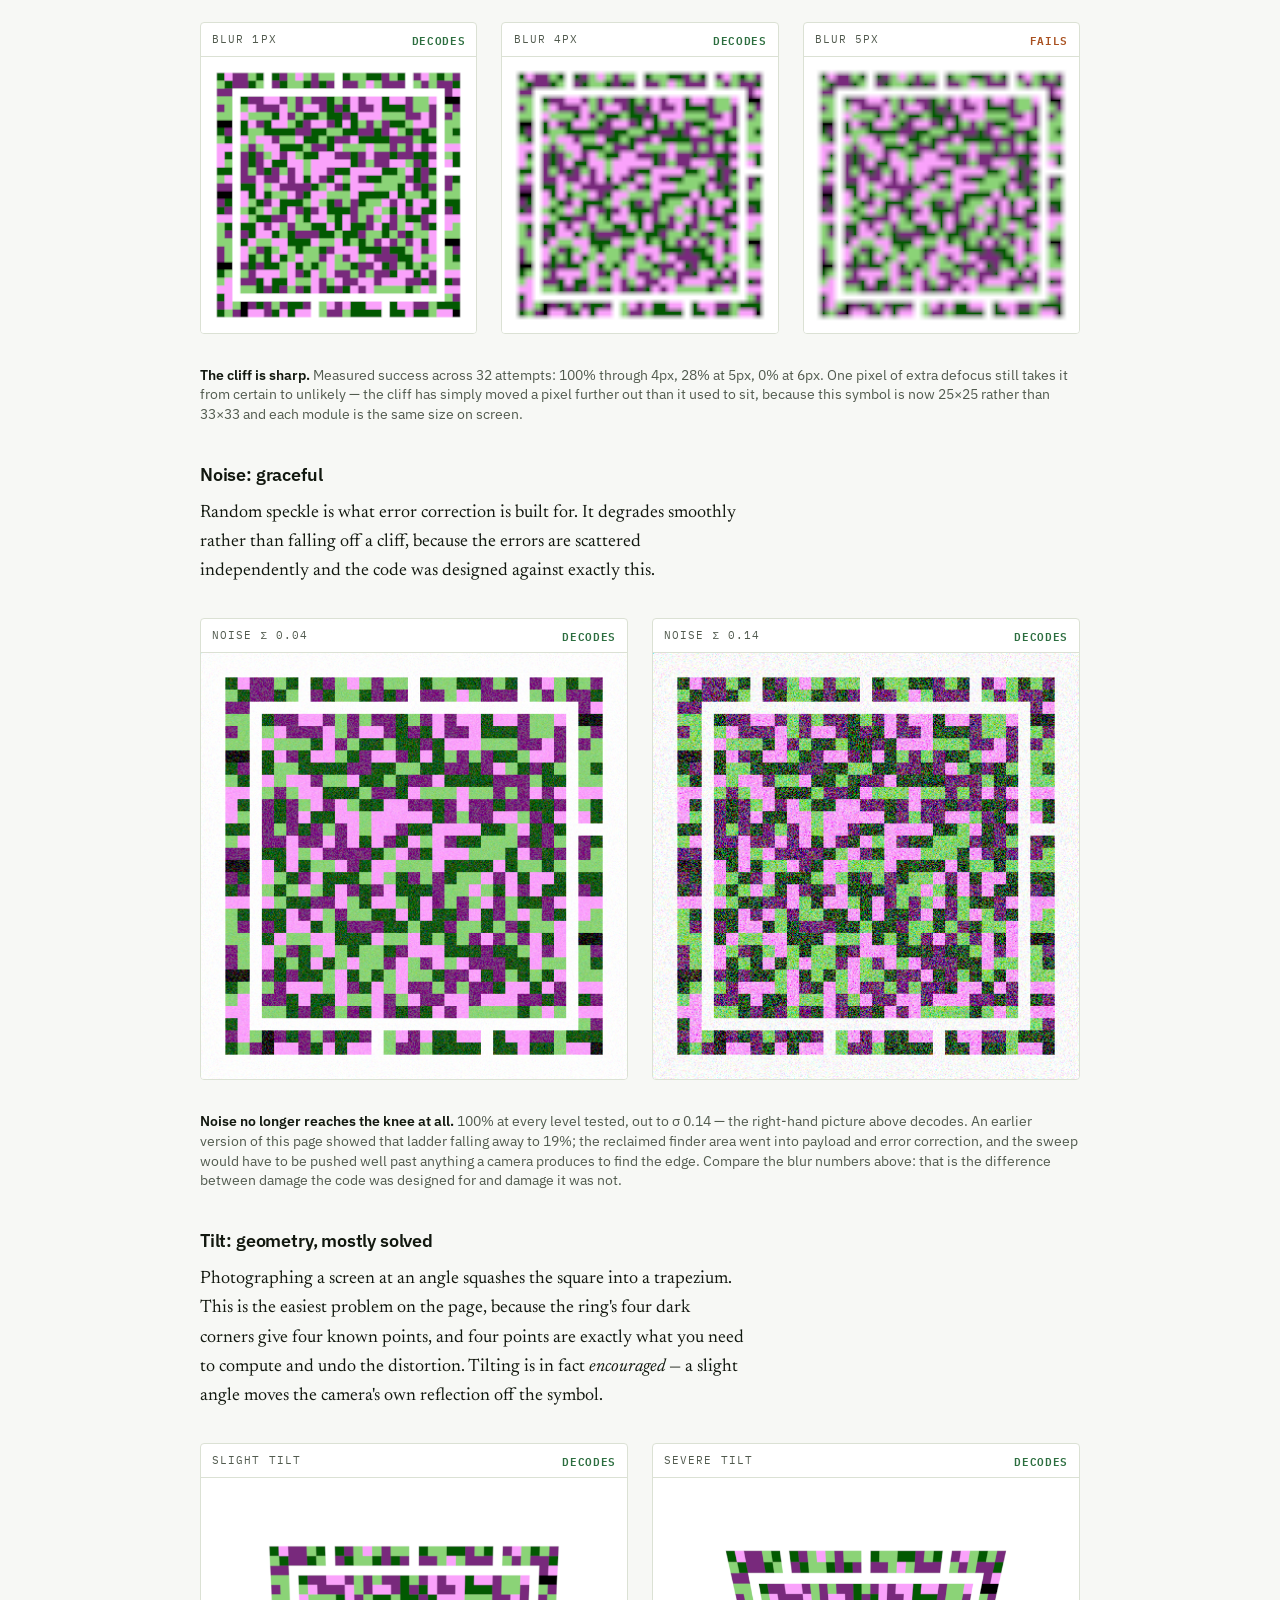
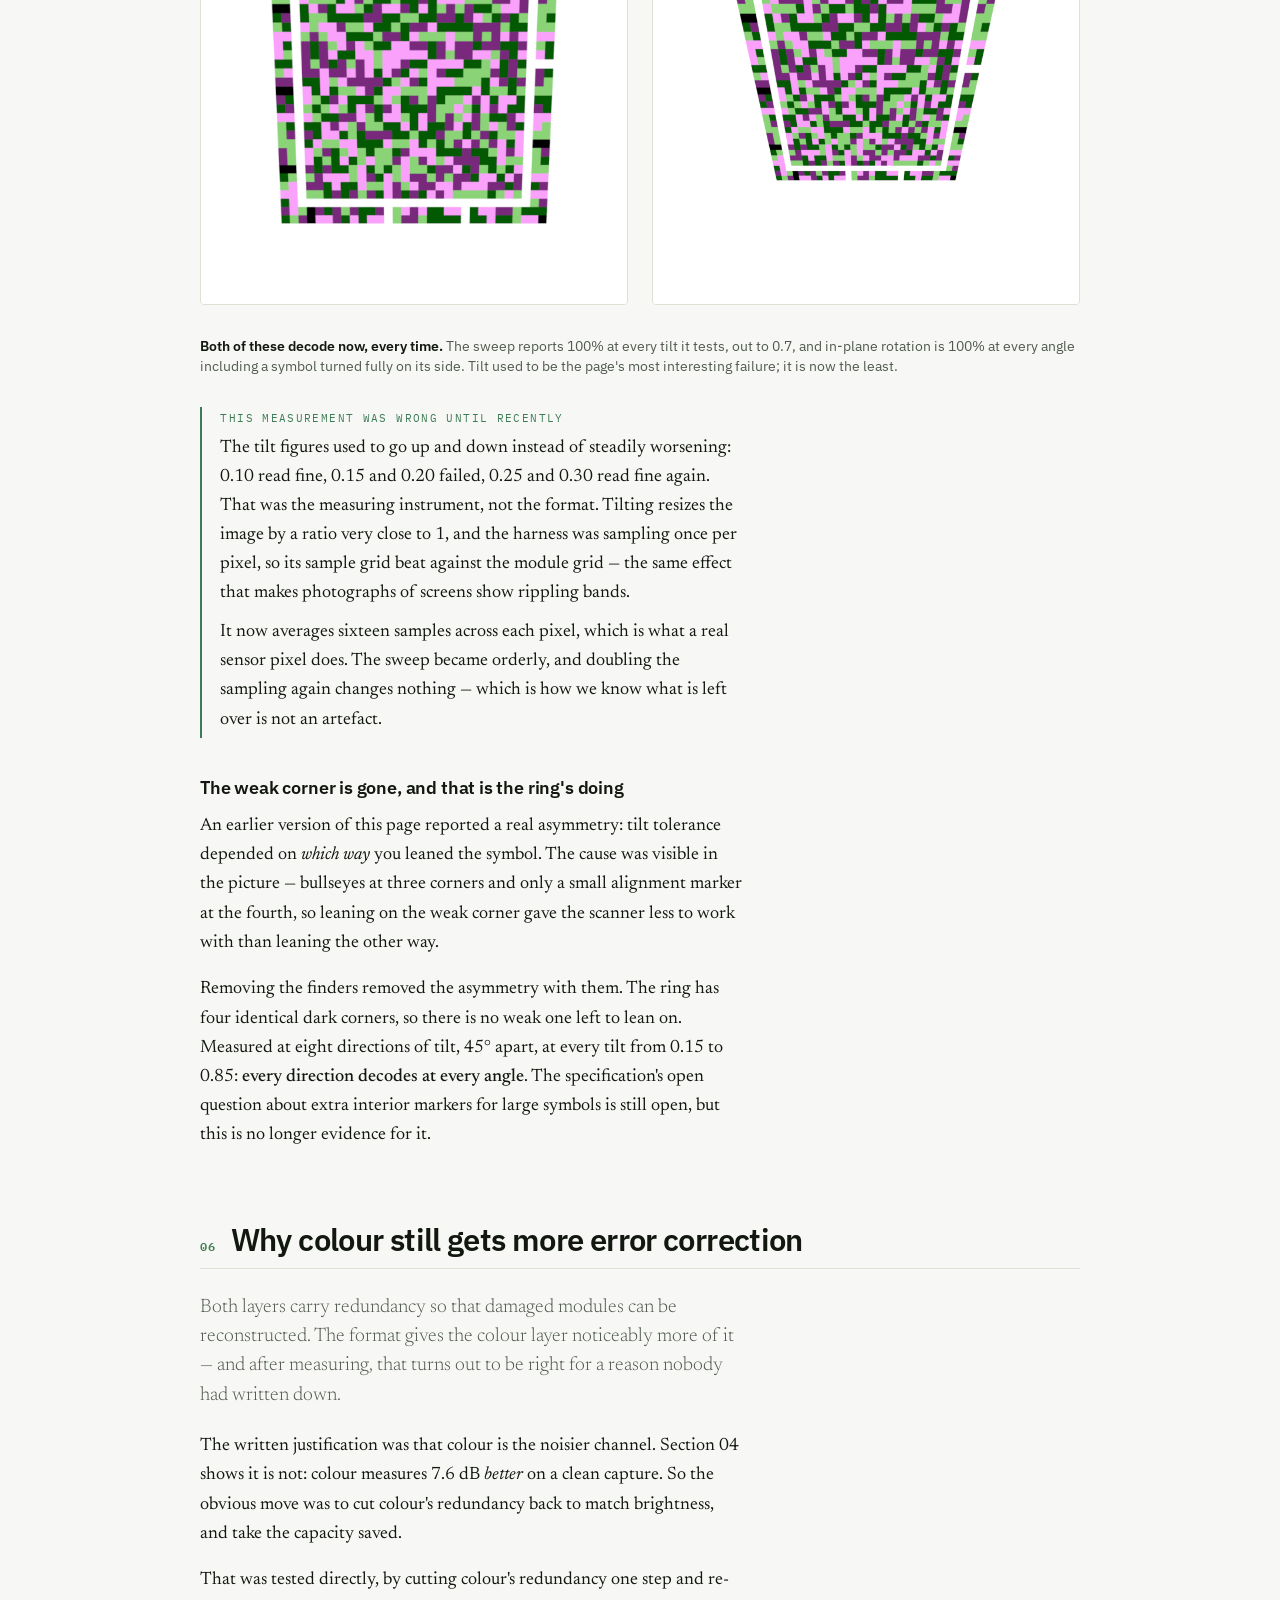
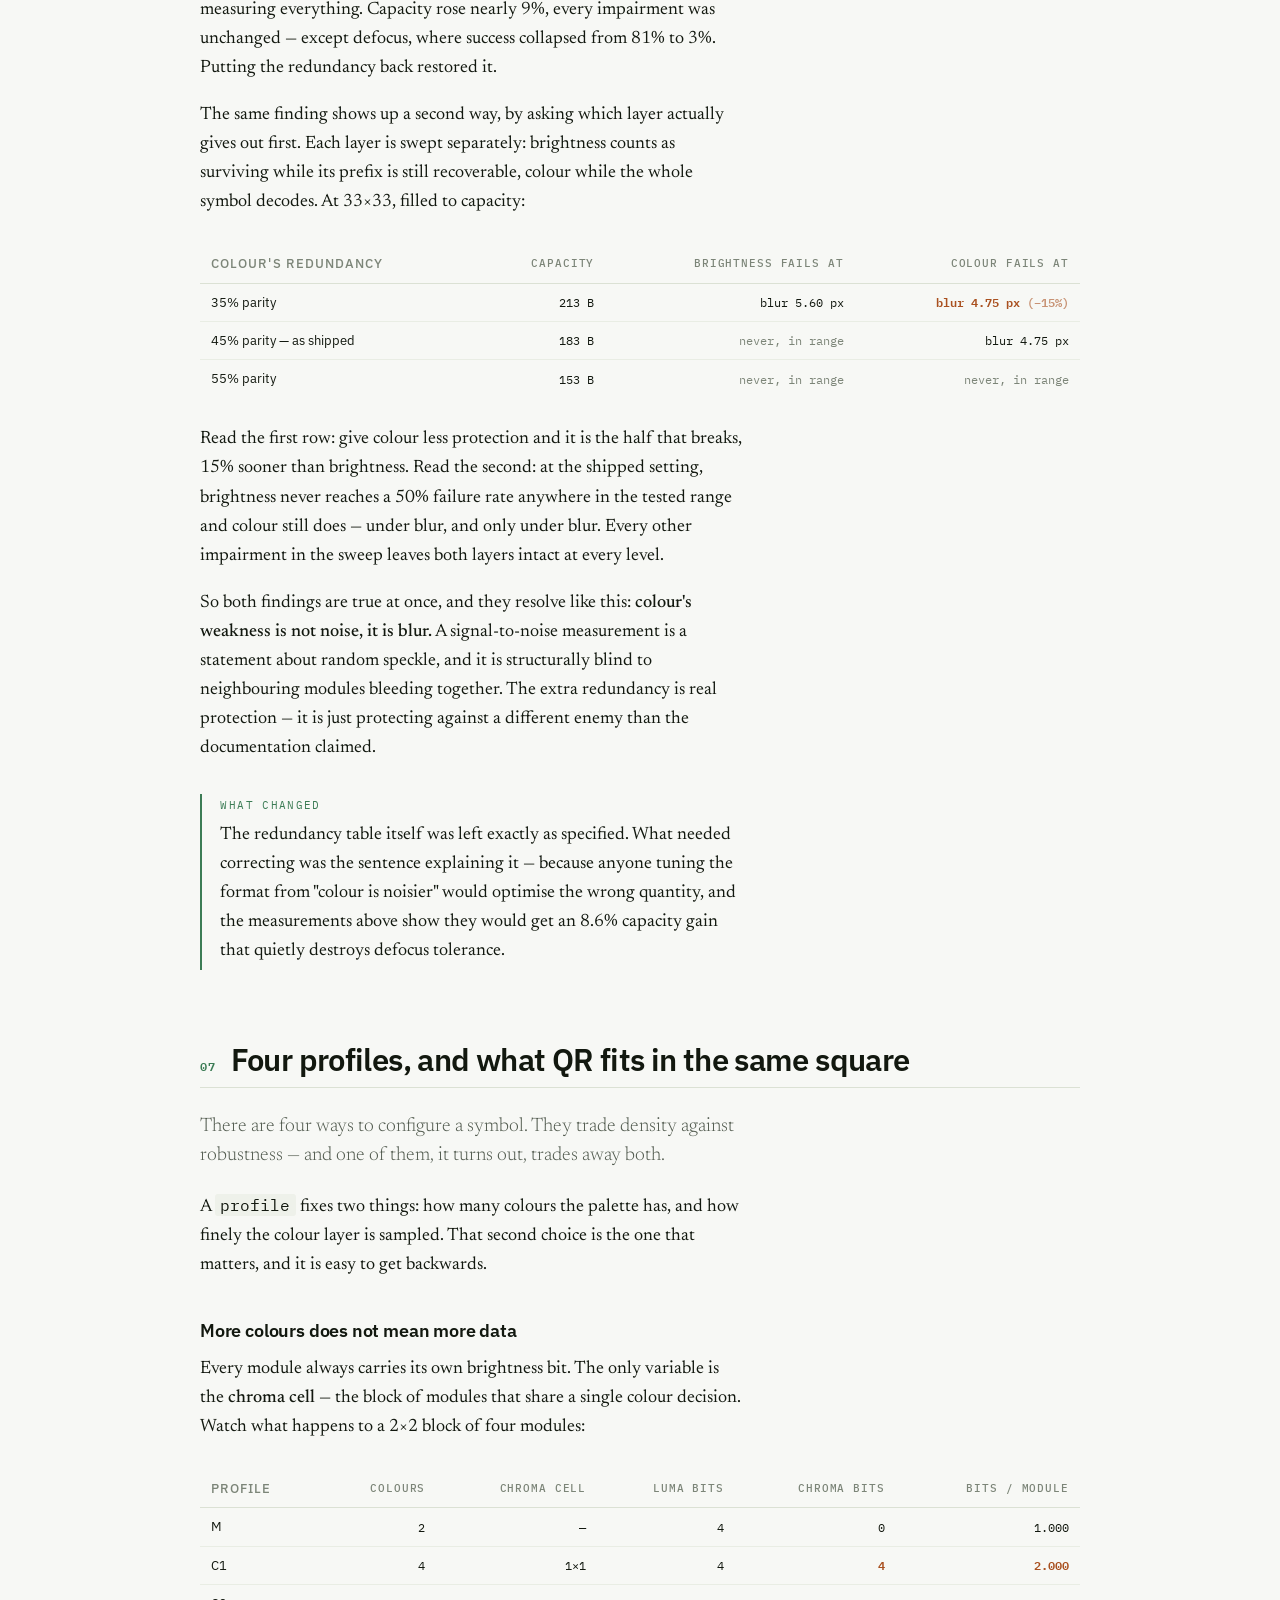
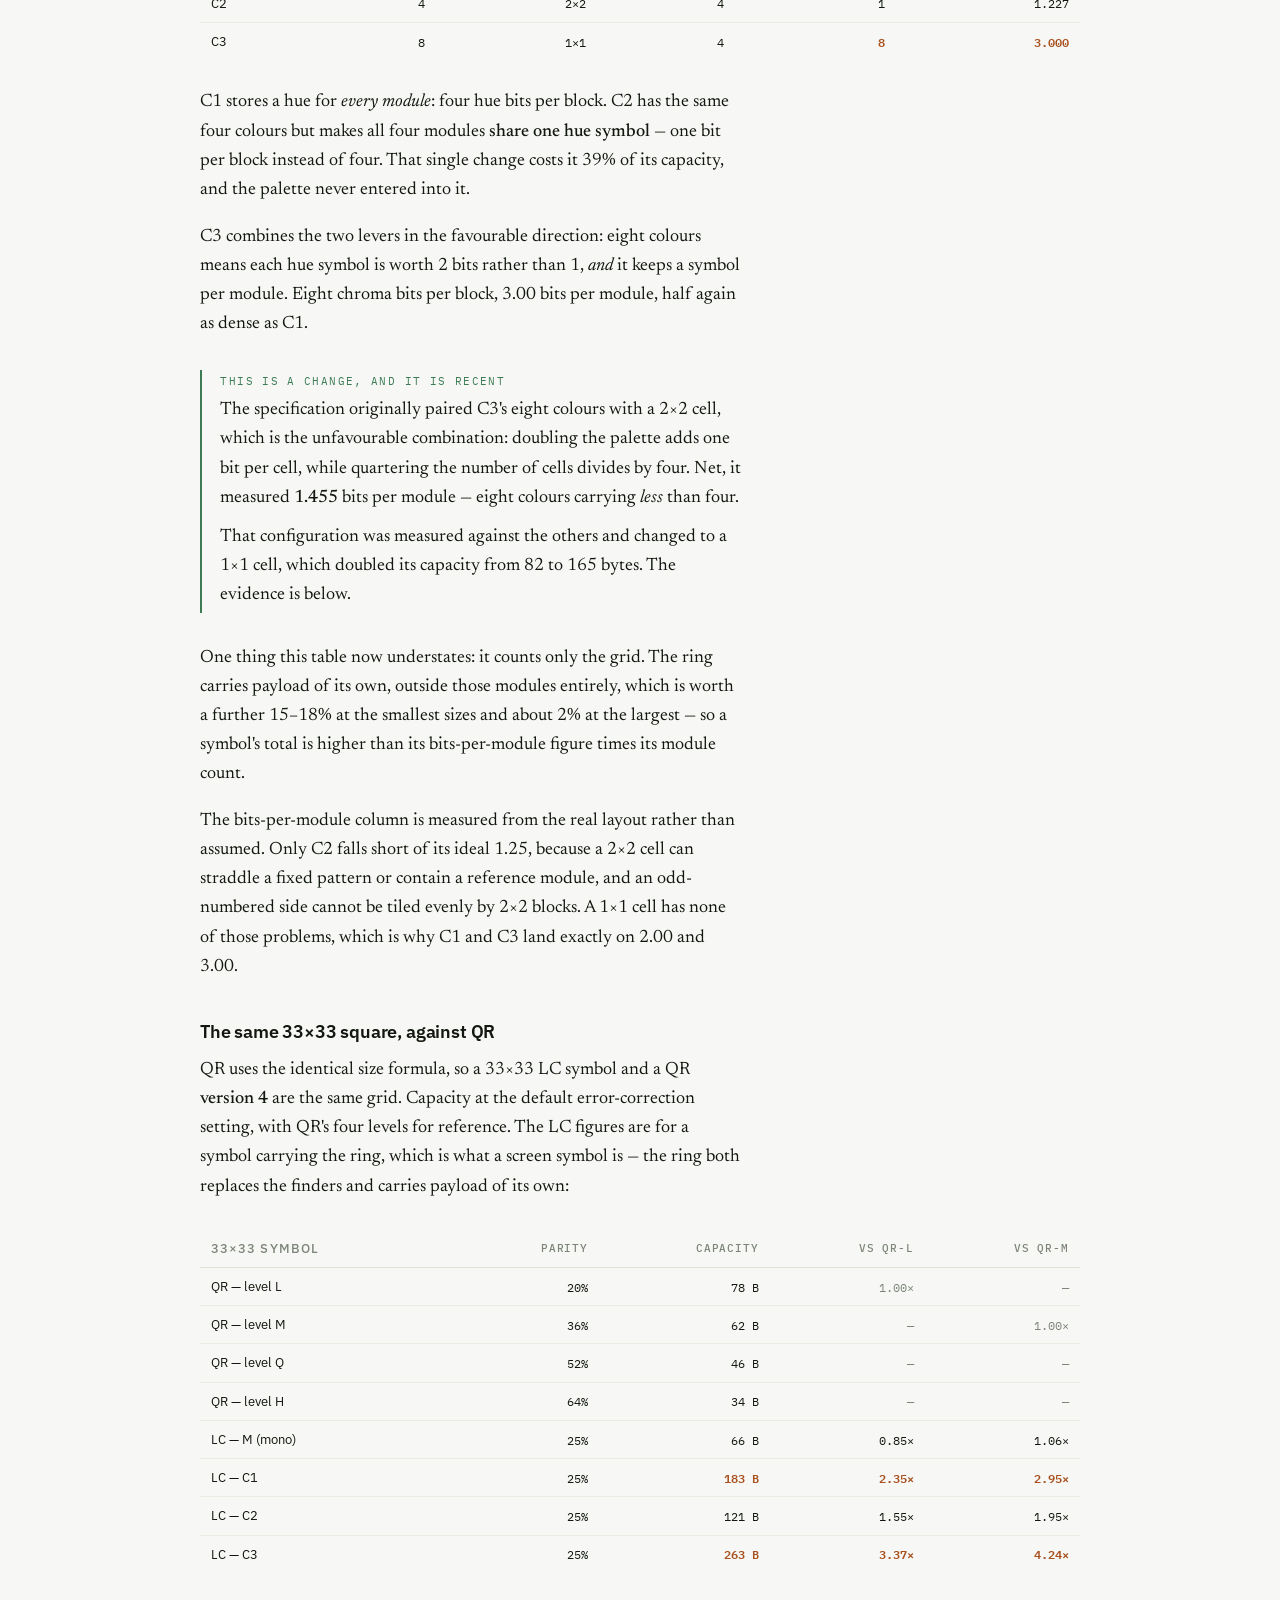
==== commit 5a42fa74: "glare and display/explainer updates" ====
--- a/docs/explainer.html
+++ b/docs/explainer.html
@@ -398,11 +398,20 @@
 
   <p class="lead">A barcode is a grid of coloured squares. Each square is a <em class="term">module</em>, and each module is one small piece of the message.</p>
 
-  <p>The three bullseyes are <em class="term">finders</em>. A scanner hunts for those first, because their stripes have a distinctive 1:1:3:1:1 width ratio that almost nothing else in a camera image produces. Once it has found three of them it knows where the symbol is, how big it is, and which way up. The ring around the outside is a calibration border: known colours in known places, so the scanner can work out what the lighting is doing to the picture before it trusts anything else.</p>
+  <p>There are no bullseyes. Most matrix codes spend three corners on <em class="term">finder</em> patterns whose 1:1:3:1:1 stripe ratio is easy to spot in a camera image; this one spends nothing, and gets located by the <strong>ring</strong> around the outside instead.</p>
+
+  <p>The ring does four jobs at once. Its four corner cells are <strong>always dark</strong>, which hands the scanner the four points it needs to undo perspective. The light and dark pattern running around it is a <strong>sequence in which every run of eight positions occurs exactly once</strong>, so any clear stretch of ring says which way up the symbol is, whether it is mirrored, and which size it is. <strong>Every third position is a known colour</strong> — that is the calibration target, telling the scanner what the lighting is doing before it trusts any colour it reads. And the positions in between <strong>carry data</strong>, both the symbol's own settings and payload.</p>
 
   <figure>
-    <img src="img/symbol.png" alt="A square LC Code symbol in green and magenta, with three bullseye finder patterns at its corners and a multicoloured calibration ring around the edge." width="540" height="540">
-    <figcaption><b>A real symbol.</b> 33×33 modules carrying 96 bytes. Every picture on this page was produced by the encoder itself, then damaged by the project's test harness — none of them are mock-ups.</figcaption>
+    <img src="img/symbol.png" alt="A square LC Code symbol in green and magenta, with no finder patterns, surrounded by a multicoloured ring." width="540" height="540">
+    <figcaption><b>A real symbol.</b> 25×25 modules carrying 96 bytes. Every picture on this page was produced by the encoder itself, then damaged by the project's test harness — none of them are mock-ups.</figcaption>
+  </figure>
+
+  <p>Dropping the finders is worth more than it sounds. They and their supporting patterns cost a fixed 204 modules at every size — <strong>46% of the smallest symbol</strong> — and that area is now payload. The same 96 bytes above used to need a 33×33 grid; it fits in 25×25.</p>
+
+  <figure>
+    <img src="../examples/anatomy-c3.png" alt="An annotated LC Code symbol with every structural part boxed in red and numbered, and a legend explaining each one." width="950">
+    <figcaption><b>Every part, labelled.</b> The same ring, on an eight-colour symbol, with each piece boxed: the dark corners, where the sequence starts, the calibration cells, the format bits and the payload. Generated from the format's own geometry, so it cannot drift from the code.</figcaption>
   </figure>
 </section>
 
@@ -435,13 +444,15 @@
 
   <p>Because the luma layer is a complete message by itself, a scanner that cannot see colour at all still reads something. Point a black-and-white sensor at the symbol, or read it in terrible light where the colours wash out, and you get the first chunk of the data rather than nothing.</p>
 
-  <p>This is why the finders and the calibration border are drawn in only two shades of one colour. The scanner has to locate the symbol <em>before</em> it can possibly know what the lighting is doing to the colours, so nothing in that first step is allowed to depend on colour being right.</p>
+  <p>This is why the ring is <em>found</em> by its brightness pattern alone. The scanner has to locate the symbol <em>before</em> it can possibly know what the lighting is doing to the colours, so that first step reads only light and dark. Colour is what the ring then <em>carries</em> — the settings and some payload — and none of it is needed to find the symbol in the first place.</p>
+
+  <p>There is a real cost to that split, and it is worth stating plainly: because the symbol's settings ride on the ring's colours, <strong>a purely black-and-white camera can find one of these symbols but cannot read it.</strong> Where that matters — print, or anything that might be photocopied — the format keeps the older layout with finders, and the monochrome profile below keeps them always.</p>
 
   <figure class="plate" style="max-width:26rem">
     <div class="platelabel"><span>Monochrome profile</span><span>1 bit per module</span></div>
-    <img src="img/symbol-mono.png" alt="The same data encoded as a pure black and white symbol, noticeably larger than the colour version." width="636" height="636">
+    <img src="img/symbol-mono.png" alt="The same data encoded as a pure black and white symbol, noticeably larger than the colour version." width="612" height="612">
   </figure>
-  <figcaption><b>The same 96 bytes with no colour at all.</b> It still works — it just needs a bigger symbol to fit, because each module now carries one bit instead of two.</figcaption>
+  <figcaption><b>The same 96 bytes with no colour at all.</b> It still works — it just needs a far bigger symbol to fit: 41×41 against the colour version's 25×25, because each module now carries one bit instead of two, and because this profile still spends three corners on finders.</figcaption>
 </section>
 
 <section>
@@ -613,7 +624,7 @@
       <img src="img/glare.png" alt="The symbol with a bright white reflection washing out one region." width="540" height="540">
     </figure>
   </div>
-  <figcaption style="max-width:var(--wide)"><b>Both still read.</b> Shading succeeds 100% of the time across the entire tested range. This is what the calibration ring and the scattered reference modules are for.</figcaption>
+  <figcaption style="max-width:var(--wide)"><b>Both still read.</b> Shading decodes 100% of the time up to 0.7 and then stops dead at 0.8 — a gradient steep enough that the correction surface can no longer follow it. Glare has two separate axes, and it is <em>size</em> that binds, not brightness: a blob can be almost fully saturating (84% at strength 0.8) as long as it is small, but widen it and the cliff arrives quickly — 100% at radius 0.3, 62% at 0.35, 12% at 0.4. This is what the ring and the scattered reference modules are for.</figcaption>
 
   <h3>Blur: the one that hurts colour first</h3>
 
@@ -633,7 +644,7 @@
       <img src="img/blur-5.png" alt="The symbol heavily blurred, individual modules no longer distinct." width="540" height="540">
     </figure>
   </div>
-  <figcaption style="max-width:var(--wide)"><b>The cliff is sharp.</b> Measured success across 32 attempts: 100% at 3px, 81% at 4px, 3% at 5px. One pixel of extra defocus takes it from usually-fine to essentially never.</figcaption>
+  <figcaption style="max-width:var(--wide)"><b>The cliff is sharp.</b> Measured success across 32 attempts: 100% through 4px, 28% at 5px, 0% at 6px. One pixel of extra defocus still takes it from certain to unlikely — the cliff has simply moved a pixel further out than it used to sit, because this symbol is now 25×25 rather than 33×33 and each module is the same size on screen.</figcaption>
 
   <h3>Noise: graceful</h3>
 
@@ -645,15 +656,15 @@
       <img src="img/noise-low.png" alt="The symbol with light random speckle over it." width="540" height="540">
     </figure>
     <figure class="plate">
-      <div class="platelabel"><span>Noise σ 0.14</span><span class="verdict fail">fails</span></div>
+      <div class="platelabel"><span>Noise σ 0.14</span><span class="verdict ok">decodes</span></div>
       <img src="img/noise-high.png" alt="The symbol with heavy random speckle, colours becoming hard to distinguish." width="540" height="540">
     </figure>
   </div>
-  <figcaption style="max-width:var(--wide)"><b>A gentle slope, not a cliff.</b> 100% → 94% → 88% → 78% → 53% → 19% as the noise rises. Compare the blur numbers above: that is the difference between damage the code was designed for and damage it was not.</figcaption>
+  <figcaption style="max-width:var(--wide)"><b>Noise no longer reaches the knee at all.</b> 100% at every level tested, out to σ 0.14 — the right-hand picture above decodes. An earlier version of this page showed that ladder falling away to 19%; the reclaimed finder area went into payload and error correction, and the sweep would have to be pushed well past anything a camera produces to find the edge. Compare the blur numbers above: that is the difference between damage the code was designed for and damage it was not.</figcaption>
 
   <h3>Tilt: geometry, mostly solved</h3>
 
-  <p>Photographing a screen at an angle squashes the square into a trapezium. This is the easiest problem on the page, because the finders and the alignment marker give four known points, and four points are exactly what you need to compute and undo the distortion. Tilting is in fact <em>encouraged</em> — a slight angle moves the camera's own reflection off the symbol.</p>
+  <p>Photographing a screen at an angle squashes the square into a trapezium. This is the easiest problem on the page, because the ring's four dark corners give four known points, and four points are exactly what you need to compute and undo the distortion. Tilting is in fact <em>encouraged</em> — a slight angle moves the camera's own reflection off the symbol.</p>
 
   <div class="duo">
     <figure class="plate">
@@ -661,11 +672,11 @@
       <img src="img/tilt-small.png" alt="The symbol seen at a slight angle, appearing as a mild trapezium." width="737" height="737">
     </figure>
     <figure class="plate">
-      <div class="platelabel"><span>Severe tilt</span><span class="verdict fail">fails</span></div>
+      <div class="platelabel"><span>Severe tilt</span><span class="verdict ok">decodes</span></div>
       <img src="img/tilt-large.png" alt="The symbol seen at a steep angle, strongly foreshortened." width="934" height="934">
     </figure>
   </div>
-  <figcaption style="max-width:var(--wide)"><b>Around 70% succeed at the milder of these two.</b> Which is lower than it sounds, because a live camera gets many frames a second and can combine them — a stationary symbol is a free repeat.</figcaption>
+  <figcaption style="max-width:var(--wide)"><b>Both of these decode now, every time.</b> The sweep reports 100% at every tilt it tests, out to 0.7, and in-plane rotation is 100% at every angle including a symbol turned fully on its side. Tilt used to be the page's most interesting failure; it is now the least.</figcaption>
 
   <div class="note">
     <span class="notelabel">This measurement was wrong until recently</span>
@@ -673,11 +684,11 @@
     <p>It now averages sixteen samples across each pixel, which is what a real sensor pixel does. The sweep became orderly, and doubling the sampling again changes nothing — which is how we know what is left over is not an artefact.</p>
   </div>
 
-  <h3>What is left over is a genuine weak spot</h3>
-
-  <p>Tilt tolerance still depends on <em>which way</em> you tilt, and that turns out to be a real property of the symbol rather than a measurement problem. When these tilts fail, the scanner still finds the symbol and still reads the format region perfectly — it is only the payload that comes out corrupted. So the symbol is being located and then sampled slightly off.</p>
-
-  <p>The reason is visible in the first picture on this page. There are bullseyes at three corners and only a small alignment marker at the fourth. Tilting so that the <strong>weak corner</strong> is the one squashed by perspective gives the scanner less to work with than tilting the other way. The specification already reserves the idea of extra interior markers for large symbols and leaves it undecided; this is evidence for deciding it.</p>
+  <h3>The weak corner is gone, and that is the ring's doing</h3>
+
+  <p>An earlier version of this page reported a real asymmetry: tilt tolerance depended on <em>which way</em> you leaned the symbol. The cause was visible in the picture — bullseyes at three corners and only a small alignment marker at the fourth, so leaning on the weak corner gave the scanner less to work with than leaning the other way.</p>
+
+  <p>Removing the finders removed the asymmetry with them. The ring has four identical dark corners, so there is no weak one left to lean on. Measured at eight directions of tilt, 45° apart, at every tilt from 0.15 to 0.85: <strong>every direction decodes at every angle</strong>. The specification's open question about extra interior markers for large symbols is still open, but this is no longer evidence for it.</p>
 </section>
 
 <section>
@@ -687,19 +698,22 @@
 
   <p>The written justification was that colour is the noisier channel. Section 04 shows it is not: colour measures 7.6 dB <em>better</em> on a clean capture. So the obvious move was to cut colour's redundancy back to match brightness, and take the capacity saved.</p>
 
-  <p>That was tested directly, by doing it and re-measuring everything:</p>
+  <p>That was tested directly, by cutting colour's redundancy one step and re-measuring everything. Capacity rose nearly 9%, every impairment was unchanged — except defocus, where success collapsed from 81% to 3%. Putting the redundancy back restored it.</p>
+
+  <p>The same finding shows up a second way, by asking which layer actually gives out first. Each layer is swept separately: brightness counts as surviving while its prefix is still recoverable, colour while the whole symbol decodes. At 33×33, filled to capacity:</p>
 
   <div class="tablewrap">
     <table>
-      <thead><tr><th>Redundancy given to colour</th><th>Capacity</th><th>Noise</th><th>Glare</th><th>Blur 4px</th></tr></thead>
+      <thead><tr><th>Colour's redundancy</th><th>Capacity</th><th>Brightness fails at</th><th>Colour fails at</th></tr></thead>
       <tbody>
-        <tr><td>As shipped</td><td>116 B</td><td class="lo">unchanged</td><td class="lo">unchanged</td><td>81%</td></tr>
-        <tr><td>Reduced one step</td><td>126 B <span style="opacity:.6">(+8.6%)</span></td><td class="lo">unchanged</td><td class="lo">unchanged</td><td class="hi">3%</td></tr>
+        <tr><td>35% parity</td><td>213 B</td><td>blur 5.60 px</td><td class="hi">blur 4.75 px <span style="opacity:.6">(−15%)</span></td></tr>
+        <tr><td>45% parity — as shipped</td><td>183 B</td><td class="lo">never, in range</td><td>blur 4.75 px</td></tr>
+        <tr><td>55% parity</td><td>153 B</td><td class="lo">never, in range</td><td class="lo">never, in range</td></tr>
       </tbody>
     </table>
   </div>
 
-  <p>Nearly 9% more data per symbol, and every impairment unchanged except one — where it collapsed from 81% to 3%. Putting the redundancy back restored the 81%.</p>
+  <p>Read the first row: give colour less protection and it is the half that breaks, 15% sooner than brightness. Read the second: at the shipped setting, brightness never reaches a 50% failure rate anywhere in the tested range and colour still does — under blur, and only under blur. Every other impairment in the sweep leaves both layers intact at every level.</p>
 
   <p>So both findings are true at once, and they resolve like this: <strong>colour's weakness is not noise, it is blur.</strong> A signal-to-noise measurement is a statement about random speckle, and it is structurally blind to neighbouring modules bleeding together. The extra redundancy is real protection — it is just protecting against a different enemy than the documentation claimed.</p>
 
@@ -742,11 +756,13 @@
     <p>That configuration was measured against the others and changed to a 1×1 cell, which doubled its capacity from 82 to 165 bytes. The evidence is below.</p>
   </div>
 
+  <p>One thing this table now understates: it counts only the grid. The ring carries payload of its own, outside those modules entirely, which is worth a further 15–18% at the smallest sizes and about 2% at the largest — so a symbol's total is higher than its bits-per-module figure times its module count.</p>
+
   <p>The bits-per-module column is measured from the real layout rather than assumed. Only C2 falls short of its ideal 1.25, because a 2×2 cell can straddle a fixed pattern or contain a reference module, and an odd-numbered side cannot be tiled evenly by 2×2 blocks. A 1×1 cell has none of those problems, which is why C1 and C3 land exactly on 2.00 and 3.00.</p>
 
   <h3>The same 33×33 square, against QR</h3>
 
-  <p>QR uses the identical size formula, so a 33×33 LC symbol and a QR <strong>version 4</strong> are the same grid. Capacity at the default error-correction setting, with QR's four levels for reference:</p>
+  <p>QR uses the identical size formula, so a 33×33 LC symbol and a QR <strong>version 4</strong> are the same grid. Capacity at the default error-correction setting, with QR's four levels for reference. The LC figures are for a symbol carrying the ring, which is what a screen symbol is — the ring both replaces the finders and carries payload of its own:</p>
 
   <div class="tablewrap">
     <table>
@@ -754,31 +770,59 @@
       <tbody>
         <tr><td>QR — level L</td><td>20%</td><td>78 B</td><td class="lo">1.00×</td><td class="lo">—</td></tr>
         <tr><td>QR — level M</td><td>36%</td><td>62 B</td><td class="lo">—</td><td class="lo">1.00×</td></tr>
-        <tr><td>QR — level Q</td><td>52%</td><td>44 B</td><td class="lo">—</td><td class="lo">—</td></tr>
-        <tr><td>QR — level H</td><td>64%</td><td>32 B</td><td class="lo">—</td><td class="lo">—</td></tr>
+        <tr><td>QR — level Q</td><td>52%</td><td>46 B</td><td class="lo">—</td><td class="lo">—</td></tr>
+        <tr><td>QR — level H</td><td>64%</td><td>34 B</td><td class="lo">—</td><td class="lo">—</td></tr>
         <tr><td>LC — M (mono)</td><td>25%</td><td>66 B</td><td>0.85×</td><td>1.06×</td></tr>
-        <tr><td>LC — C1</td><td>25%</td><td class="hi">116 B</td><td class="hi">1.49×</td><td class="hi">1.87×</td></tr>
-        <tr><td>LC — C2</td><td>25%</td><td>75 B</td><td>0.96×</td><td>1.21×</td></tr>
-        <tr><td>LC — C3</td><td>25%</td><td class="hi">165 B</td><td class="hi">2.12×</td><td class="hi">2.66×</td></tr>
+        <tr><td>LC — C1</td><td>25%</td><td class="hi">183 B</td><td class="hi">2.35×</td><td class="hi">2.95×</td></tr>
+        <tr><td>LC — C2</td><td>25%</td><td>121 B</td><td>1.55×</td><td>1.95×</td></tr>
+        <tr><td>LC — C3</td><td>25%</td><td class="hi">263 B</td><td class="hi">3.37×</td><td class="hi">4.24×</td></tr>
       </tbody>
     </table>
   </div>
 
-  <p>Those rows are not a fair fight, because QR's levels and LC's are defined differently — QR quotes how much damage it can repair, LC quotes the code rate directly. Pairing them instead by <em>how much of the symbol is parity</em>, which is the honest comparison:</p>
+  <p>Those rows are not a fair fight, because QR's levels and LC's are defined differently — QR quotes how much damage it can repair, LC quotes the code rate directly. Pairing them instead by <em>how much of the symbol is parity</em>, which is the honest comparison. LC protects its two layers unequally, so the column heading is the luma figure; colour always carries 20 points more parity than brightness does:</p>
 
   <div class="tablewrap">
     <table>
-      <thead><tr><th>Profile</th><th>LC @ 15% parity</th><th>vs QR-L (20%, 78 B)</th><th>LC @ 35% parity</th><th>vs QR-M (36%, 62 B)</th></tr></thead>
+      <thead><tr><th>Profile</th><th>LC @ 15% luma parity</th><th>vs QR-L (20%, 78 B)</th><th>LC @ 35% luma parity</th><th>vs QR-M (36%, 62 B)</th></tr></thead>
       <tbody>
         <tr><td>M (mono)</td><td>76 B</td><td>0.97×</td><td>57 B</td><td>0.92×</td></tr>
-        <tr><td>C1</td><td>135 B</td><td class="hi">1.73×</td><td>96 B</td><td class="hi">1.55×</td></tr>
-        <tr><td>C2</td><td>87 B</td><td>1.12×</td><td>63 B</td><td>1.02×</td></tr>
-        <tr><td>C3</td><td>194 B</td><td class="hi">2.49×</td><td>137 B</td><td class="hi">2.21×</td></tr>
+        <tr><td>C1</td><td>213 B</td><td class="hi">2.73×</td><td>153 B</td><td class="hi">2.47×</td></tr>
+        <tr><td>C2</td><td>139 B</td><td>1.78×</td><td>103 B</td><td>1.66×</td></tr>
+        <tr><td>C3</td><td>307 B</td><td class="hi">3.94×</td><td>221 B</td><td class="hi">3.56×</td></tr>
       </tbody>
     </table>
   </div>
 
-  <p><strong>C1 delivers the 1.5×–2× the format set out to achieve; C3 goes past it.</strong> C2 is roughly a wash with QR, and the monochrome profile is slightly <em>behind</em> — which is the useful control, because it says the colour layer is carrying the entire gain. LC spends area QR does not need: palette anchors, scattered reference modules, and a format region twice the size of QR's.</p>
+  <p><strong>C1 now carries about 2.5× what QR does at matched parity, and C3 between 3.5× and 4×.</strong> The format set out to achieve 1.5×–2×; removing the finders and putting the ring to work took it past that. The monochrome profile is the useful control: it is unchanged, and still slightly <em>behind</em> QR, which says the entire gain comes from the colour layer and the reclaimed area rather than from anything QR is doing badly.</p>
+
+  <p>One caveat on the mono row, and it is the reason it did not move: profile M keeps the finders. Its settings would have to ride on the ring's colours to lose them, and a monochrome symbol has no colours to ride on.</p>
+
+  <h3>The same 96 bytes, side by side</h3>
+
+  <p>Capacity tables are abstract. This is the same payload, encoded twice, drawn at the same module size and shown at <strong>true relative scale</strong> — the widths below are in the same proportion as the symbols themselves:</p>
+
+  <div style="display:flex; align-items:flex-start; gap:1.5rem; margin:2rem 0">
+    <figure class="plate" style="margin:0; flex:0 0 41%">
+      <div class="platelabel"><span>LC Code · C1</span><span>25×25</span></div>
+      <img src="img/symbol.png" alt="The LC Code symbol carrying 96 bytes, 25 modules across." width="420" height="420">
+    </figure>
+    <figure class="plate" style="margin:0; flex:0 0 57%">
+      <div class="platelabel"><span>QR · level M</span><span>41×41</span></div>
+      <img src="img/qr-medium.png" alt="A QR code carrying the same 96 bytes, 41 modules across, noticeably larger." width="588" height="588">
+    </figure>
+  </div>
+  <figcaption style="max-width:var(--wide)"><b>Same bytes, same module pitch.</b> 25×25 against 41×41 — the QR symbol covers <strong>2.7× the area</strong>. Both were generated by this project's build: the QR by the <code>qrcodegen</code> crate, and the test suite reads it back with <code>rqrr</code>, an independent decoder, so the thing being compared against is a real QR symbol rather than a drawing of one. QR level M is the fair pairing here — it is the level a short fallback URL would normally use, and its parity share (36%) is closest to what LC is carrying.</figcaption>
+
+  <h3>A third shape, for contrast</h3>
+
+  <p>Aztec Code solves the same problem differently again: a bullseye in the <em>middle</em> rather than finders at the corners, and no quiet zone requirement at all.</p>
+
+  <figure class="plate" style="max-width:20rem">
+    <div class="platelabel"><span>Aztec Code</span><span>illustrative only</span></div>
+    <img src="img/aztec.svg" alt="An Aztec Code symbol: a square matrix with a concentric square bullseye at its centre." width="420" height="420" style="background:#fff; padding:6%; box-sizing:border-box">
+  </figure>
+  <figcaption><b>Not the same payload, and not to scale.</b> This project has no Aztec encoder, so unlike every other picture on this page this one was not generated here — it is a stock example, included to show the shape of a third approach. Read it as a silhouette, not as a measurement. Aztec's central bullseye is the interesting contrast with the ring: both put the locating structure somewhere the payload is not, and both avoid spending three corners on it.</figcaption>
 
   <h3>What eight colours look like</h3>
 
@@ -799,21 +843,21 @@
 
   <h3>Both profiles, the same message</h3>
 
-  <div class="duo">
-    <figure class="plate">
-      <div class="platelabel"><span>C1 · 4 colours</span><span>33×33</span></div>
-      <img src="img/symbol.png" alt="The four-colour green and magenta symbol, 33 by 33 modules." width="540" height="540">
-    </figure>
-    <figure class="plate">
-      <div class="platelabel"><span>C3 · 8 colours</span><span>29×29</span></div>
-      <img src="img/symbol-c3.png" alt="The same data as an eight-colour symbol in amber, green, blue and rose, visibly smaller at 29 by 29 modules." width="492" height="492">
+  <div style="display:flex; align-items:flex-start; gap:1.5rem; margin:2rem 0">
+    <figure class="plate" style="margin:0; flex:0 0 53%">
+      <div class="platelabel"><span>C1 · 4 colours</span><span>25×25</span></div>
+      <img src="img/symbol.png" alt="The four-colour green and magenta symbol, 25 by 25 modules." width="420" height="420">
+    </figure>
+    <figure class="plate" style="margin:0; flex:0 0 47%">
+      <div class="platelabel"><span>C3 · 8 colours</span><span>21×21</span></div>
+      <img src="img/symbol-c3.png" alt="The same data as an eight-colour symbol in amber, green, blue and rose, visibly smaller at 21 by 21 modules." width="372" height="372">
     </figure>
   </div>
   <figcaption style="max-width:var(--wide)"><b>The density argument, at actual scale.</b> Identical payload, identical module size — the C3 symbol is simply smaller, because each of its modules carries three bits instead of two. Both were decoded before being written to this page.</figcaption>
 
   <figure class="plate" style="max-width:26rem">
     <div class="platelabel"><span>C3 chroma layer</span><span>four hue states</span></div>
-    <img src="img/layer-chroma-c3.png" alt="The eight-colour symbol with brightness flattened, leaving a mosaic of four hues: amber, green, blue and rose." width="492" height="492">
+    <img src="img/layer-chroma-c3.png" alt="The eight-colour symbol with brightness flattened, leaving a mosaic of four hues: amber, green, blue and rose." width="372" height="372">
   </figure>
   <figcaption><b>The same brightness-flattening trick as section 02.</b> Where C1's colour layer had two hues, this has four — and each one is worth two bits instead of one.</figcaption>
 
@@ -839,34 +883,36 @@
 
   <div class="tablewrap">
     <table>
-      <thead><tr><th>Impairment</th><th>C1 — 116 B</th><th>C2 — 75 B</th><th>C3 — 165 B</th></tr></thead>
+      <thead><tr><th>Impairment</th><th>C1 — 183 B</th><th>C2 — 121 B</th><th>C3 — 263 B</th></tr></thead>
       <tbody>
-        <tr><td>Noise</td><td class="hi">0.128</td><td class="hi">0.128</td><td>0.096</td></tr>
-        <tr><td>Blur</td><td>4.71</td><td class="hi">5.75</td><td>4.94</td></tr>
-        <tr><td>Glare strength</td><td class="hi">0.600</td><td class="hi">0.600</td><td>0.510</td></tr>
-        <tr><td>Glare size</td><td class="hi">0.300</td><td class="hi">0.300</td><td>0.288</td></tr>
-        <tr><td>Occlusion</td><td>0.300</td><td>0.300</td><td class="hi">0.304</td></tr>
-        <tr><td>Shading</td><td class="lo">never fails</td><td class="lo">never fails</td><td class="lo">never fails</td></tr>
+        <tr><td>Noise</td><td class="lo">never fails</td><td class="lo">never fails</td><td class="lo">never fails</td></tr>
+        <tr><td>Blur</td><td>4.750</td><td class="hi">5.864</td><td>4.733</td></tr>
+        <tr><td>Glare strength</td><td class="lo">never fails</td><td class="lo">never fails</td><td class="lo">never fails</td></tr>
+        <tr><td>Glare size</td><td class="hi">0.370</td><td>0.368</td><td>0.343</td></tr>
+        <tr><td>Occlusion</td><td class="lo">never fails</td><td class="lo">never fails</td><td class="lo">never fails</td></tr>
+        <tr><td>Shading</td><td class="lo">never fails</td><td class="lo">never fails</td><td>0.770</td></tr>
       </tbody>
     </table>
   </div>
 
-  <p>C3 gives up about <strong>25% of its noise tolerance and 15% of its glare tolerance</strong> against C1 — real, but far short of the 7.1 dB of raw separation it lost, because the error correction absorbs much of it. Blur it very slightly wins, and occlusion is a tie. For that it carries <strong>42% more data in the same square</strong>.</p>
-
-  <p>No profile is best at everything, which is what makes the choice a real one rather than a default. C2 buys blur tolerance with density. C1 balances. C3 buys density with margin.</p>
+  <p><strong>Four of the six impairments no longer separate the profiles at all</strong> — every profile survives the full tested range of noise, glare strength, occlusion and (for C1 and C2) shading. That is itself the result: at this symbol size the reclaimed area went into enough redundancy that these impairments stop being the binding constraint, and the sweep would have to be extended to find the knee.</p>
+
+  <p>Where they still separate, the ordering is narrow. C2 keeps its blur advantage, by about a pixel. C3 gives up a little glare-size tolerance (0.343 against C1's 0.370, roughly 7%) and is the only profile to hit a shading limit inside the range — and for that it carries <strong>44% more data in the same square</strong>. Its 7.1 dB of lost hue separation costs far less than it sounds, because the error correction absorbs most of it.</p>
+
+  <p>No profile is best at everything, which is what makes the choice a real one rather than a default. C2 buys blur tolerance with density. C1 balances. C3 buys density with a thinner margin against glare and shading.</p>
 
   <div class="note">
     <span class="notelabel">How this table changed the format</span>
     <p>The original C3 — eight colours at a 2×2 cell — was measured first, and it was the <em>most</em> blur-tolerant profile in the set, never dropping below 50% anywhere in the sweep. But that was the only column it won, C2 covers nearly the same ground, and it paid with the worst noise and glare figures for a capacity barely above C2's.</p>
-    <p>Moving it to a 1×1 cell doubled its capacity from 82 to 165 bytes. Noise tolerance came out <em>identical</em>, glare slightly <em>better</em>, and only blur regressed — to 4.94, still marginally ahead of C1. Twice the data, for a change that was free on three impairments out of four.</p>
+    <p>Moving it to a 1×1 cell doubled its capacity from 82 to 165 bytes — figures from the finder-bearing layout of the time, which is why they are smaller than the table above. Noise tolerance came out <em>identical</em>, glare slightly <em>better</em>, and only blur regressed — to 4.94, still marginally ahead of C1. Twice the data, for a change that was free on three impairments out of four.</p>
   </div>
 
   <p>C3 is optional in the specification: implementations must support M, C1 and C2, and may reject C3 entirely. It is also never selected automatically — a caller has to name it, and the trade above is documented where that choice is made. Reach for it when capture conditions are genuinely good and the payload will not otherwise fit. Reach for C1 the rest of the time.</p>
 </section>
 
 <div class="foot">
-  <p>Every symbol on this page was produced by the LC Code encoder and damaged by the project's own degradation harness, at 12 device pixels per module with the calibration border enabled — the same configuration the quoted success rates were measured on. Percentages are over 32 independent attempts per point, each with a different payload and a randomised placement of the damage, which carries a margin of roughly ±9 points. Colour values are CIELAB: <em class="term">L*</em> is lightness, <em class="term">a*b*</em> the two colour axes, and hue angles are measured in that plane.</p>
-  <p>LC capacities and bits-per-module are computed from the real layout rather than estimated. QR capacities are the published byte-mode figures for version 4 from ISO/IEC 18004, and QR parity percentages are its error-correction codewords as a share of the total — the one comparison on this page not produced by running code.</p>
+  <p>Every symbol on this page was produced by the LC Code encoder and damaged by the project's own degradation harness, at 12 device pixels per module with the §6.4 ring enabled — the same configuration the quoted success rates were measured on. Percentages are over 32 independent attempts per point, each with a different payload and a randomised placement of the damage, which carries a margin of roughly ±9 points. Colour values are CIELAB: <em class="term">L*</em> is lightness, <em class="term">a*b*</em> the two colour axes, and hue angles are measured in that plane.</p>
+  <p>LC capacities and bits-per-module are computed from the real layout rather than estimated, for a symbol carrying the §6.4 ring — which is what a screen symbol is, and which since the finder-less change is a different layout from a print symbol's. QR capacities are now measured the same way, by encoding with <code>qrcodegen</code> and reading back the version it chose, rather than transcribed from ISO/IEC 18004; QR parity percentages are still the published figures. The one picture here not produced by this project is the Aztec symbol, which is a supplied stock example carrying different data.</p>
 </div>
 
 </div>
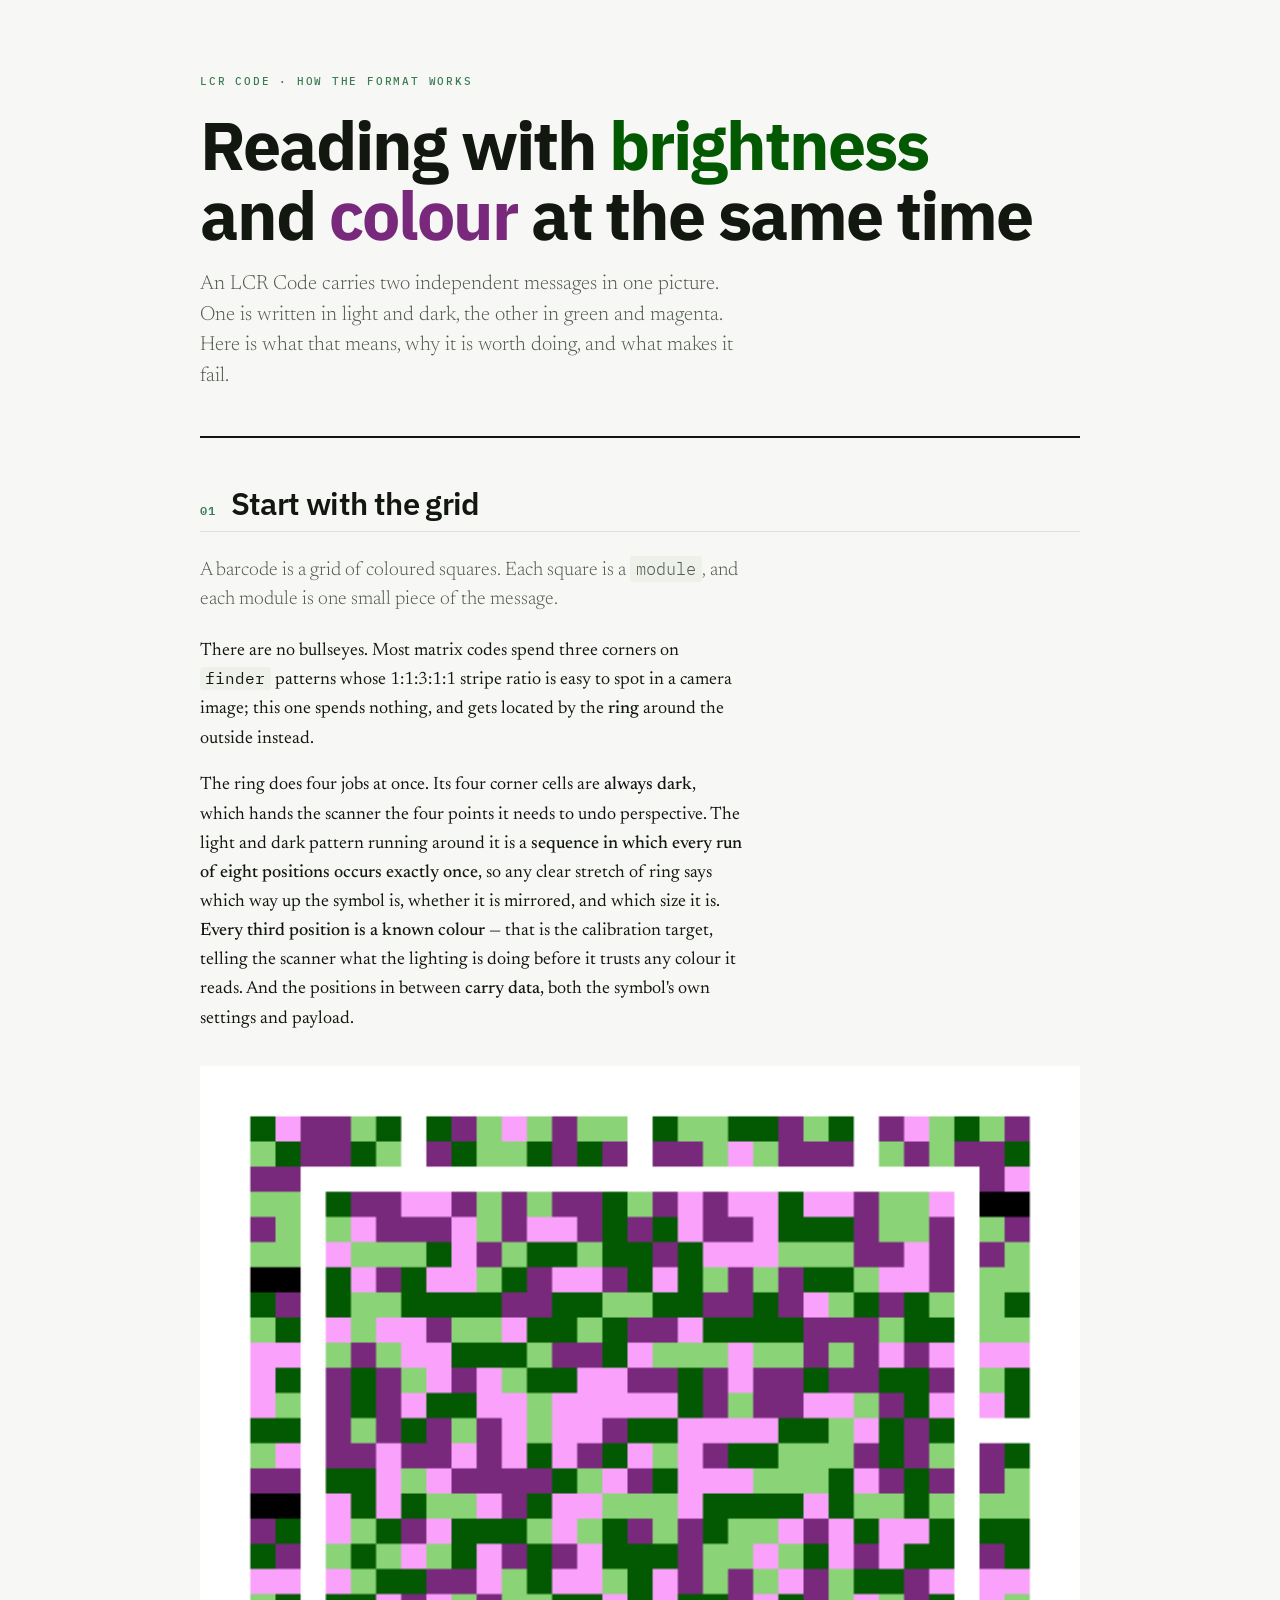
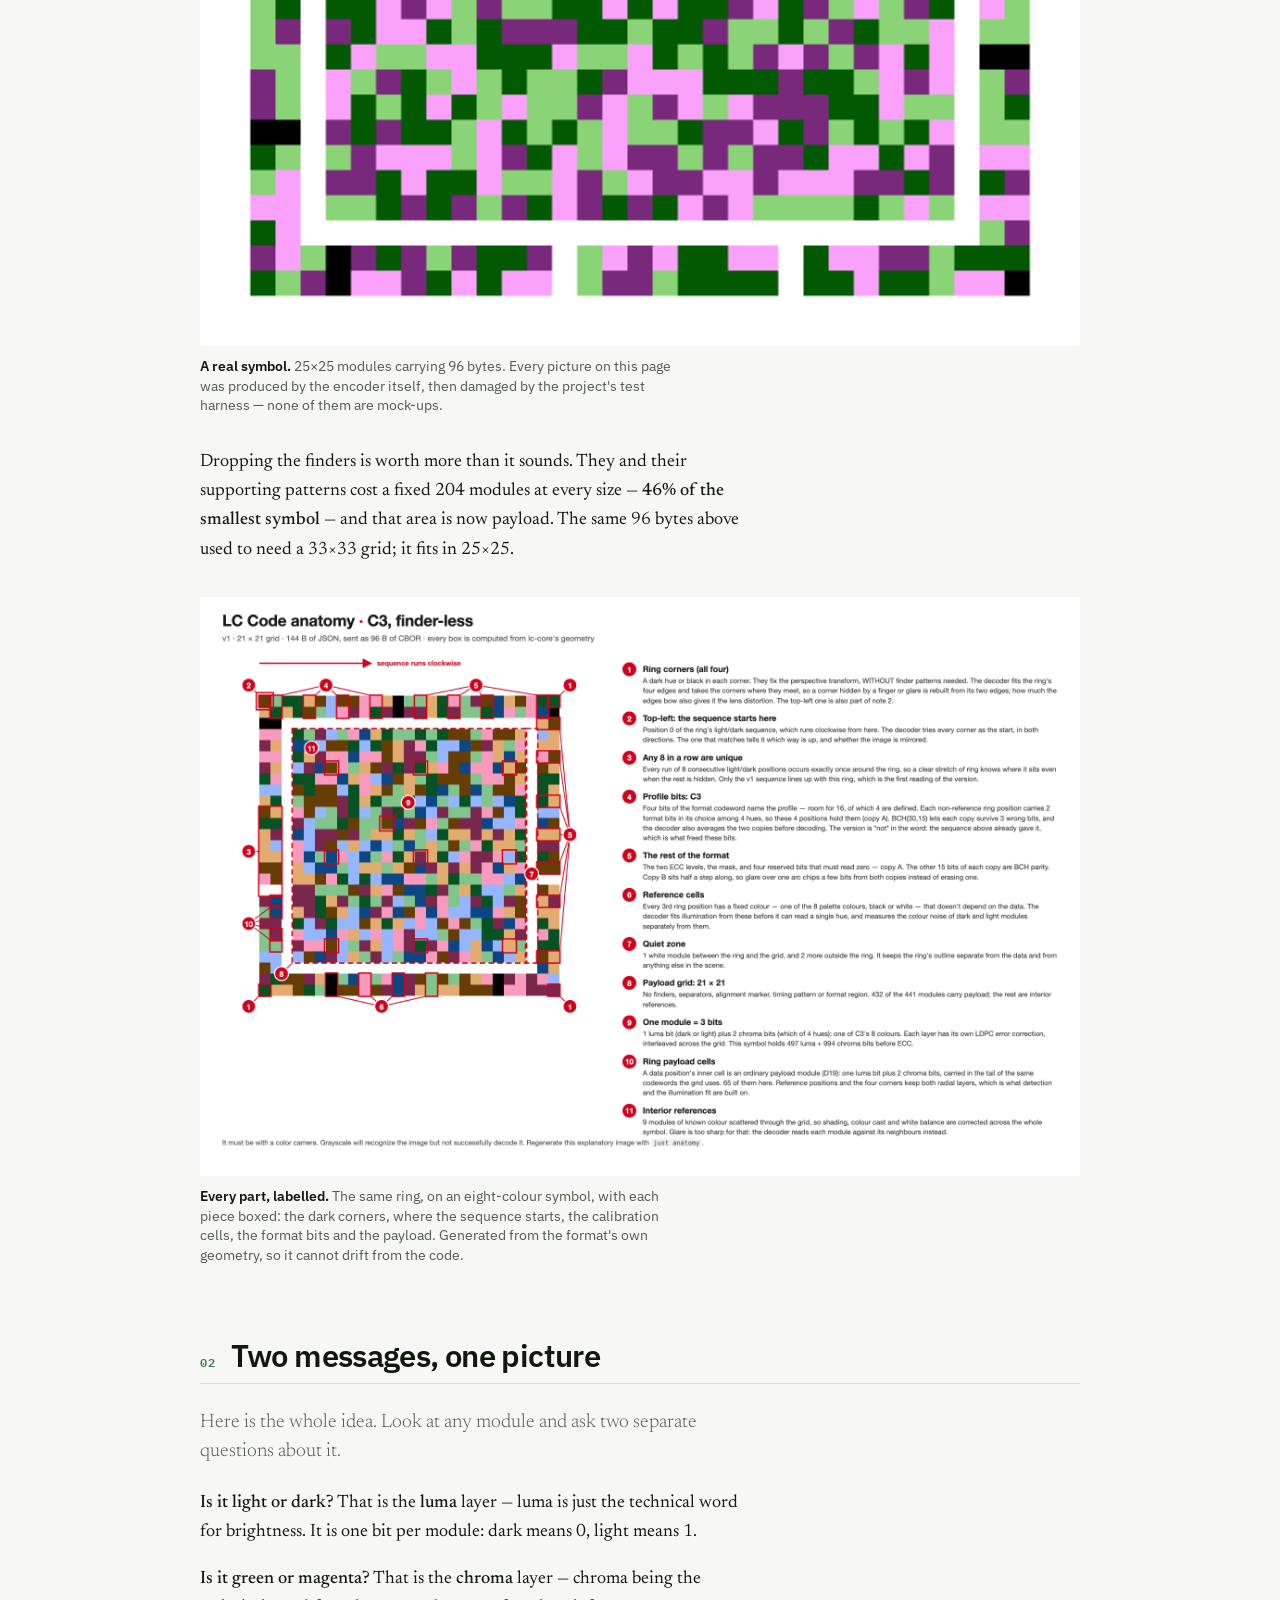
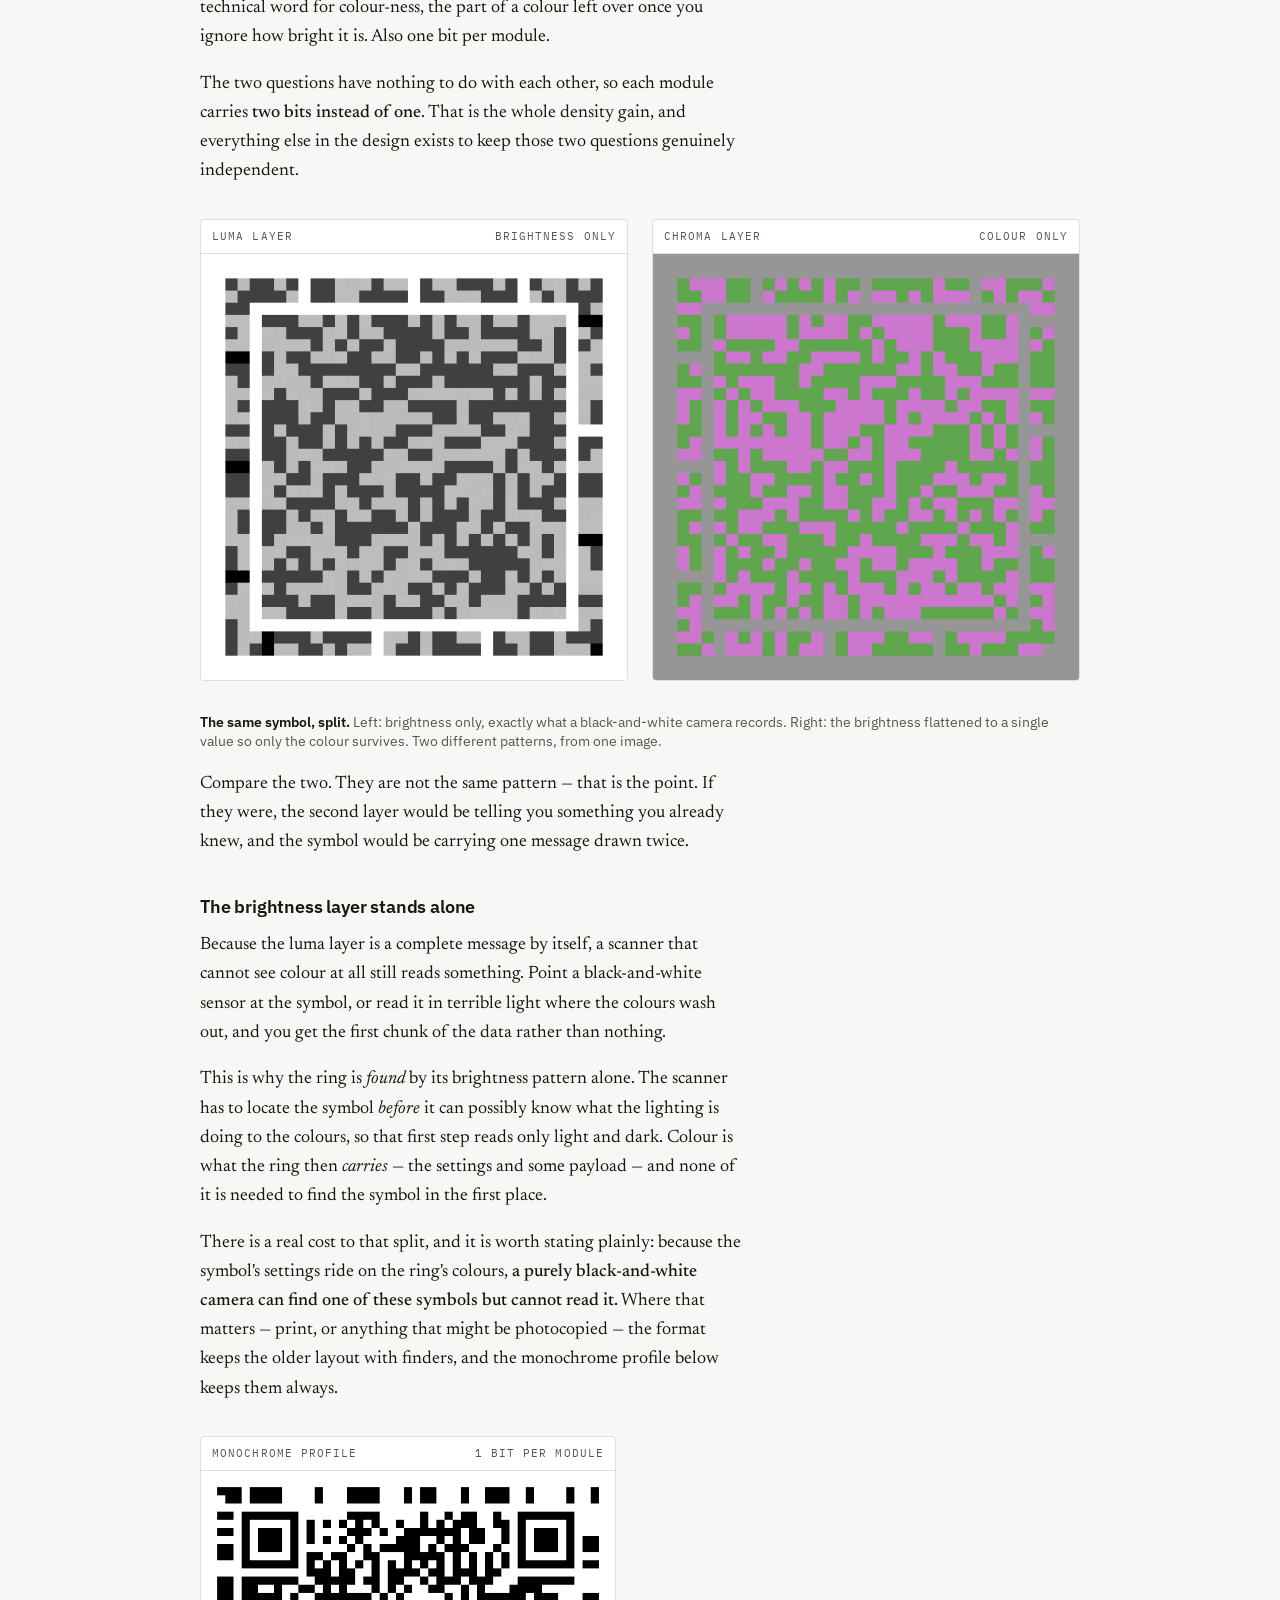
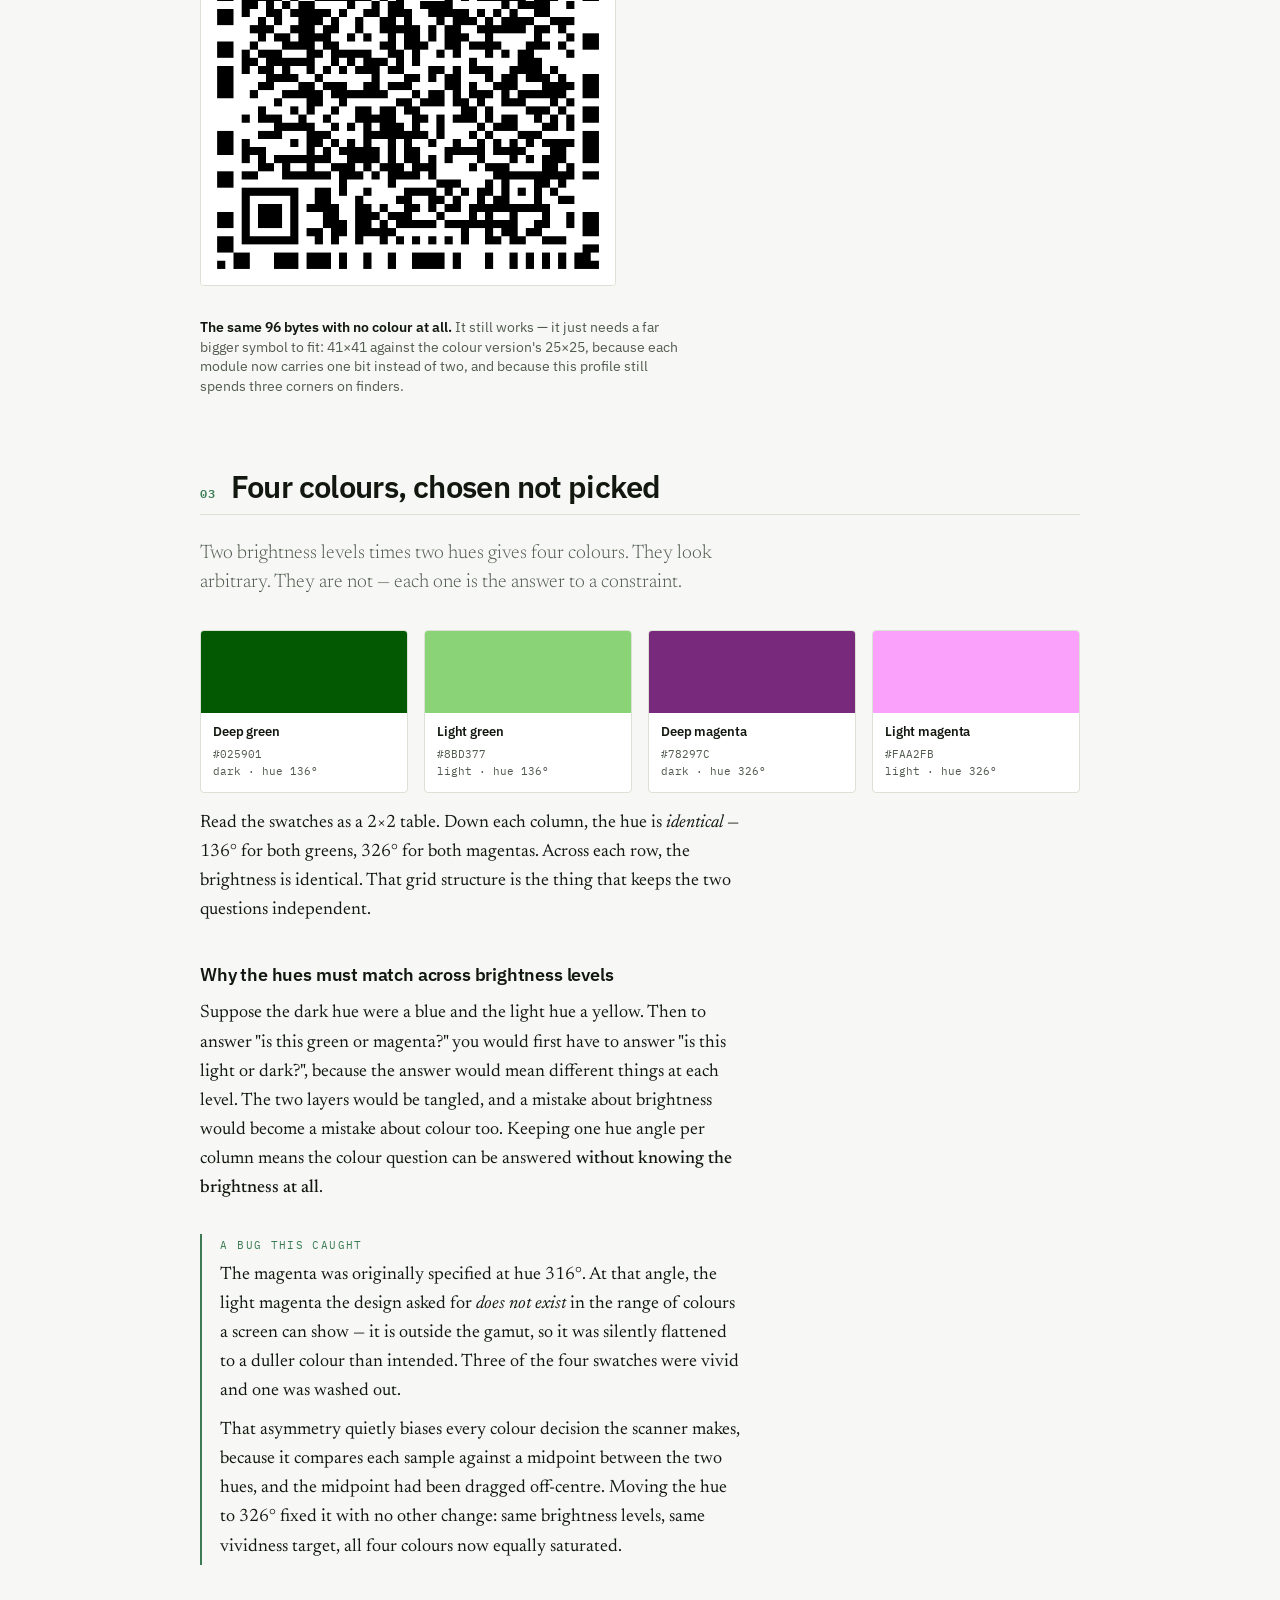
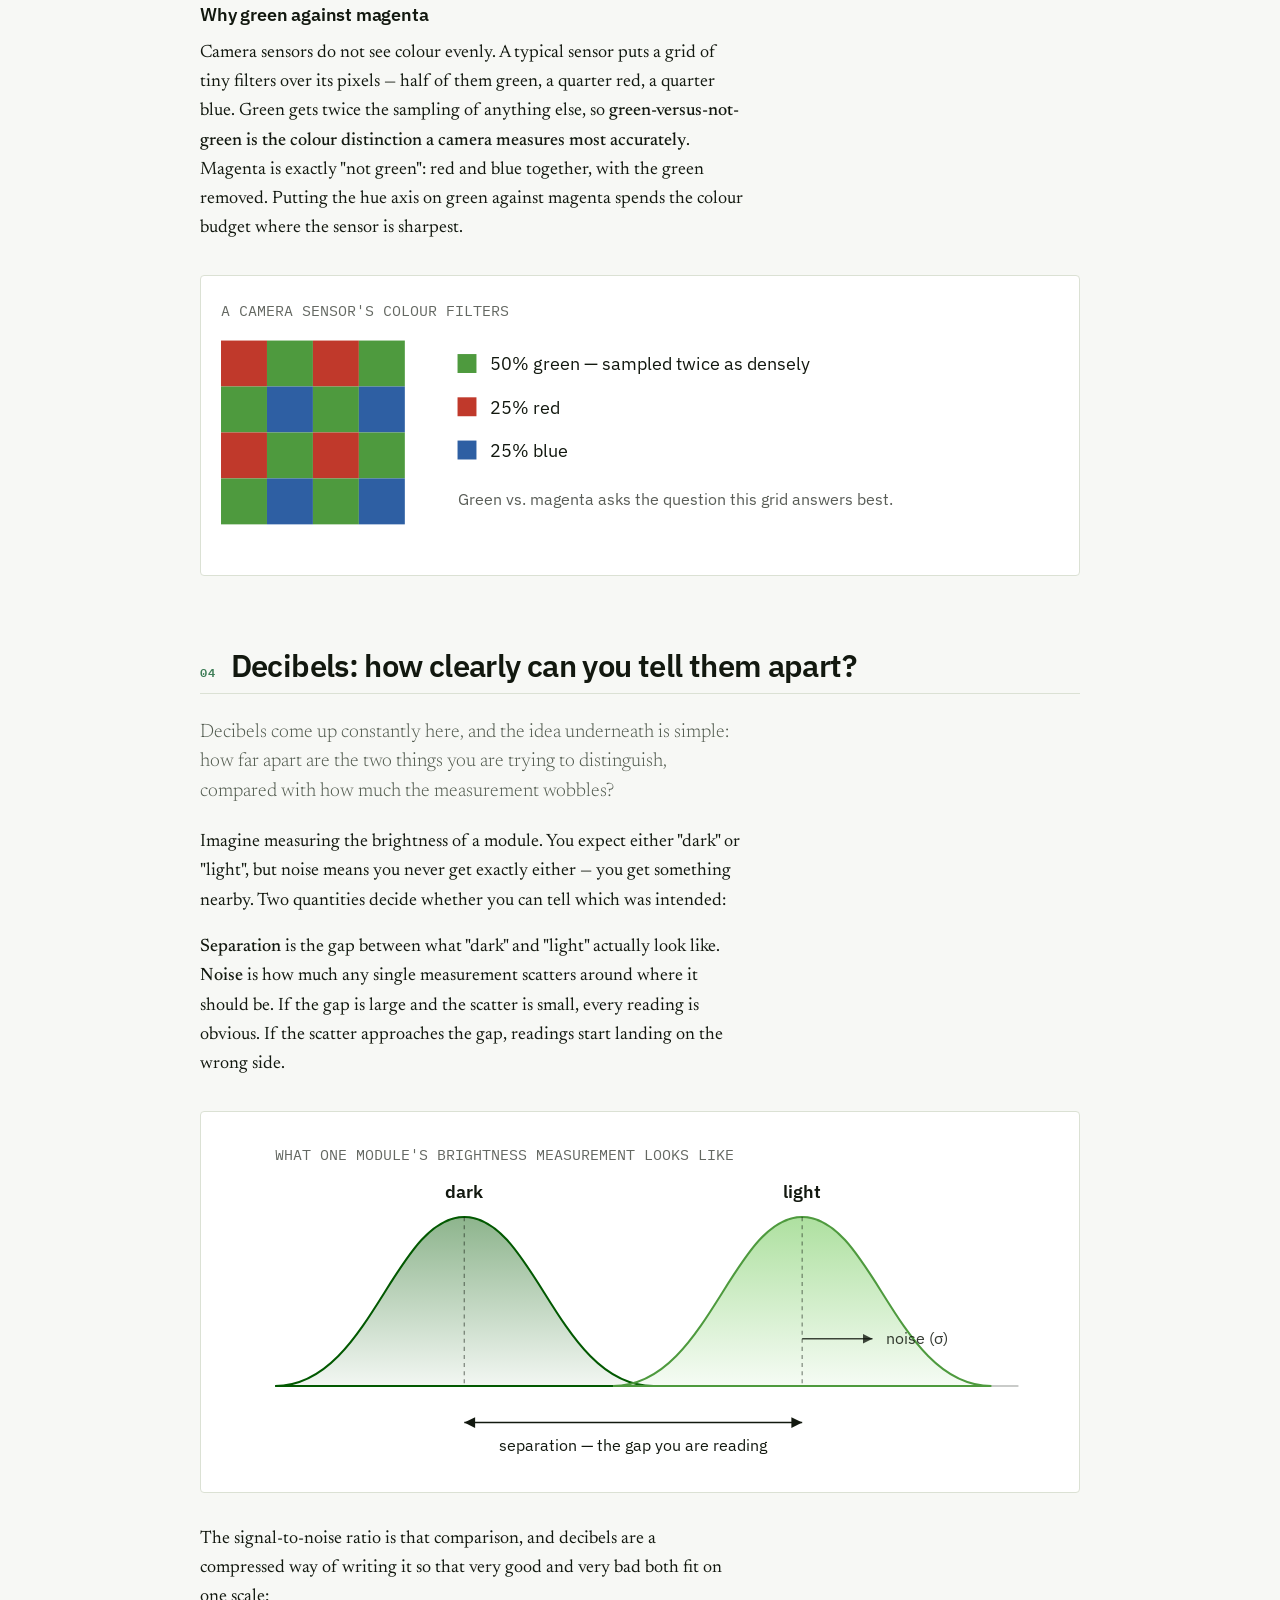
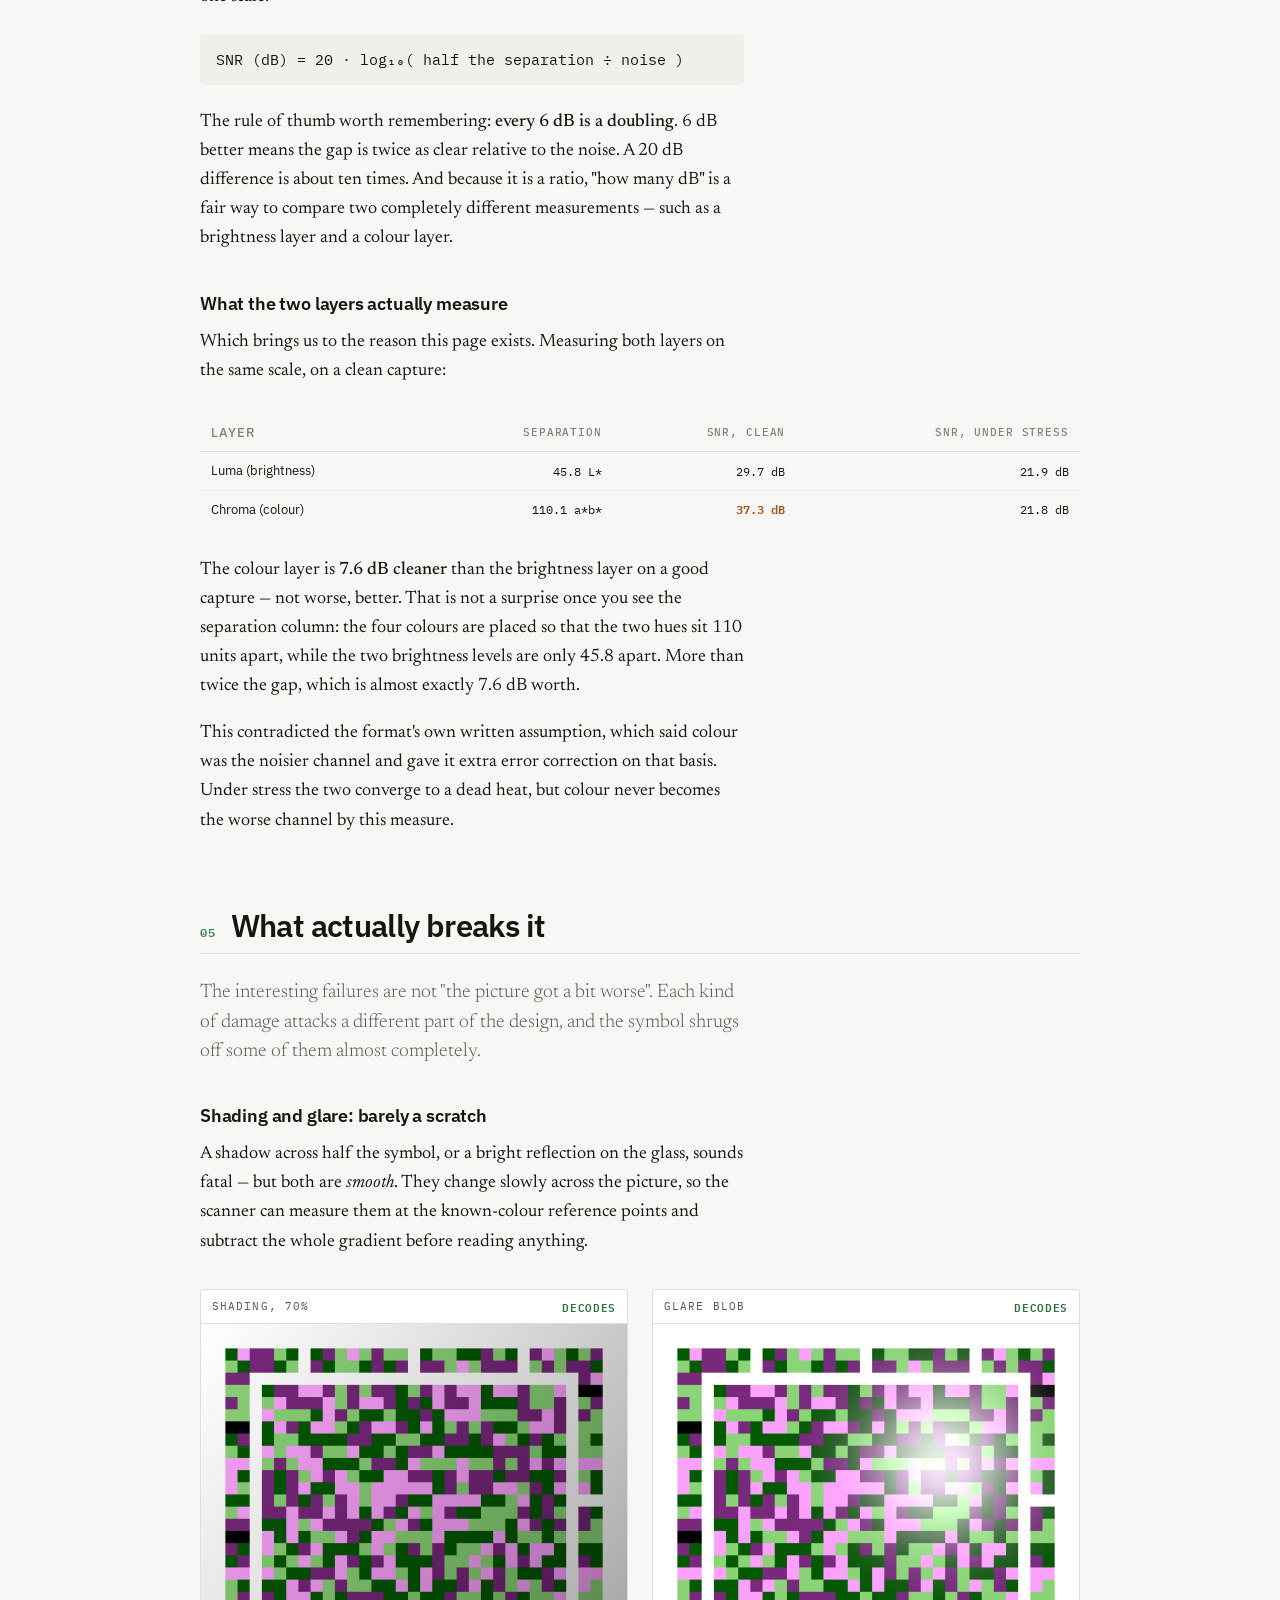
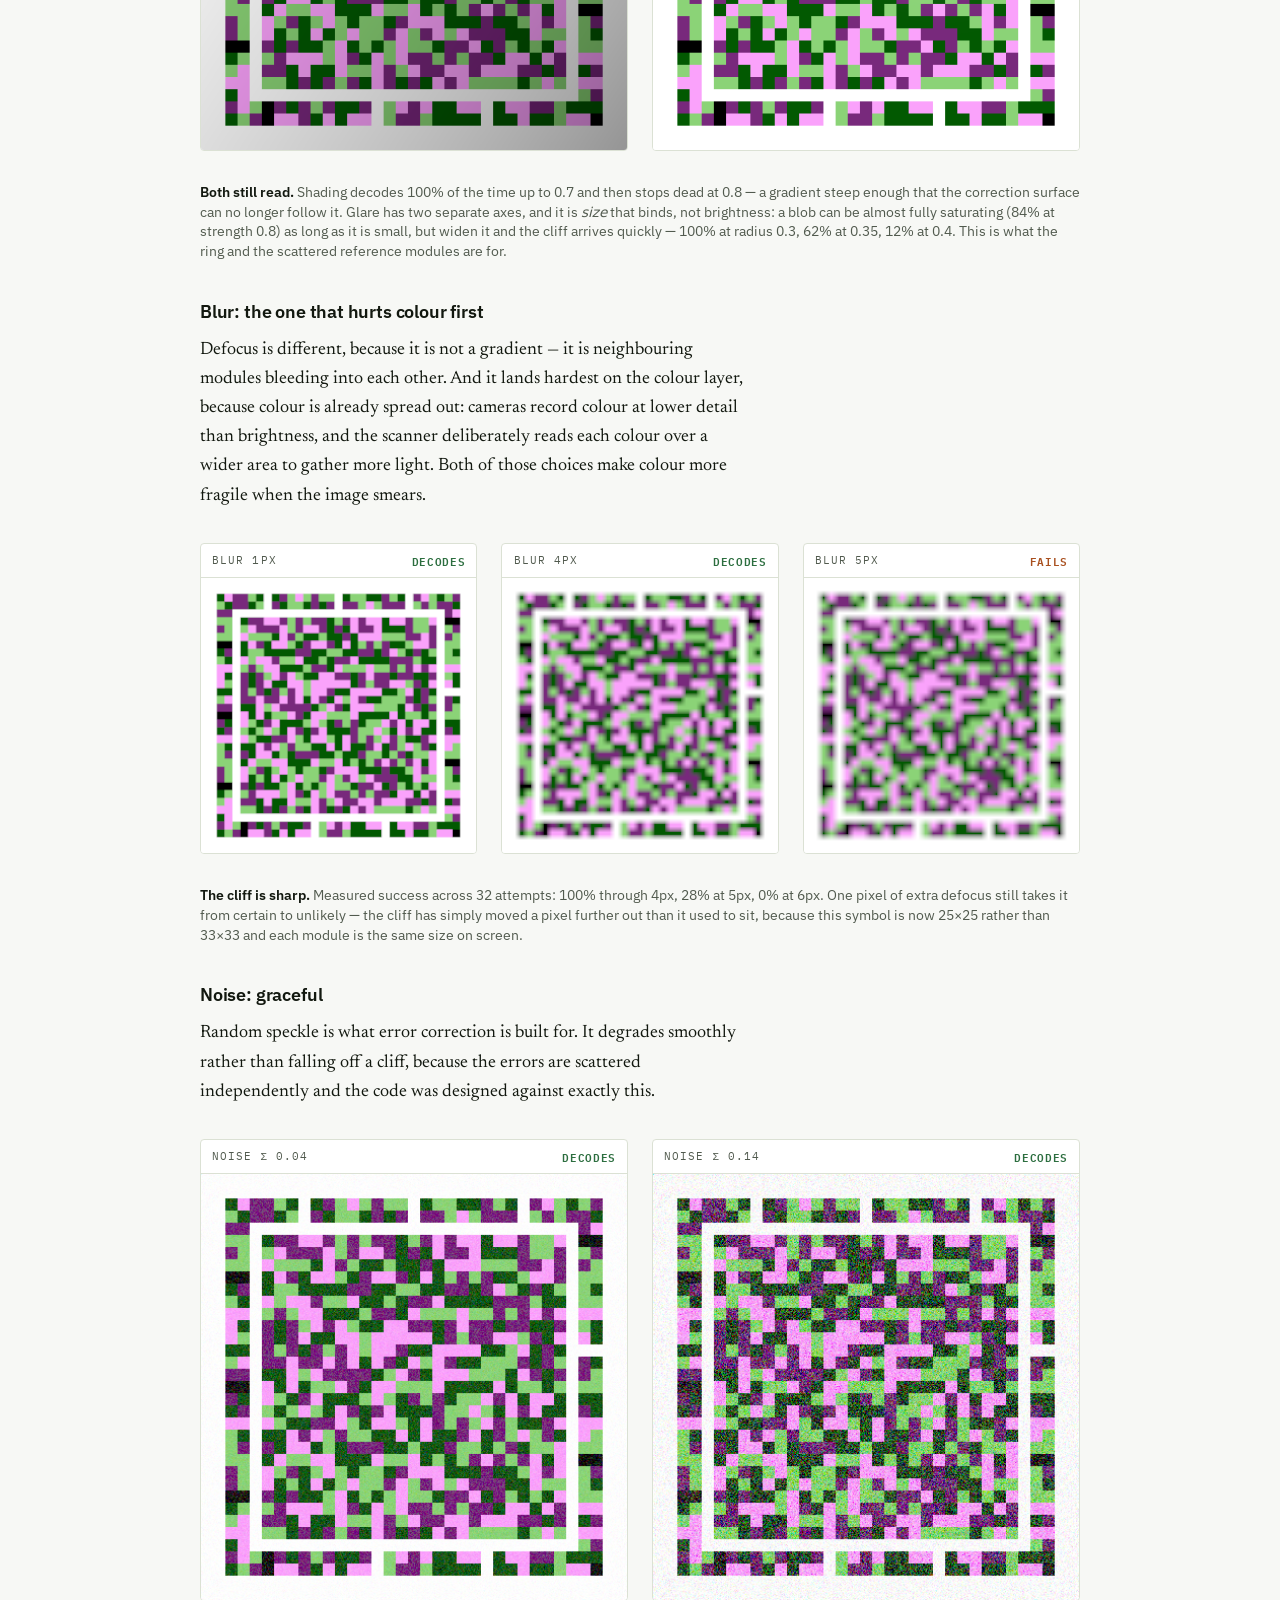
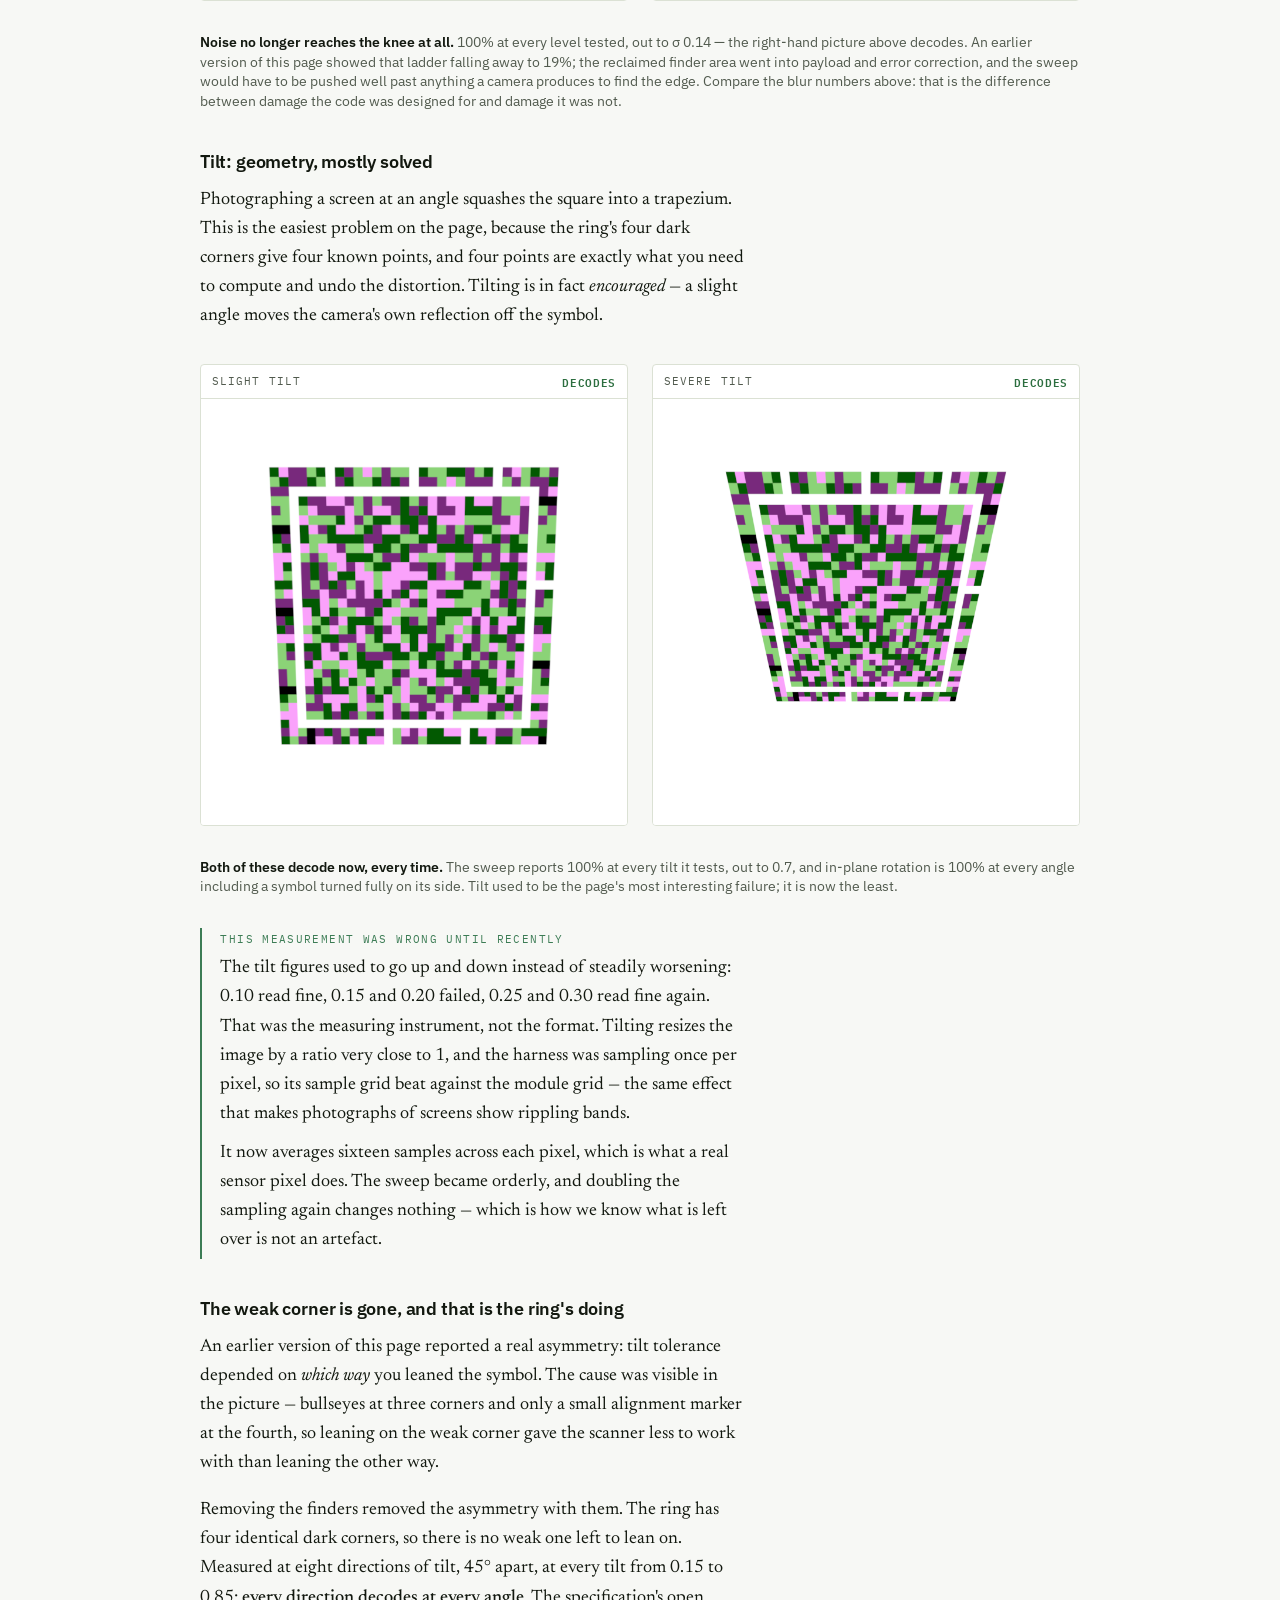
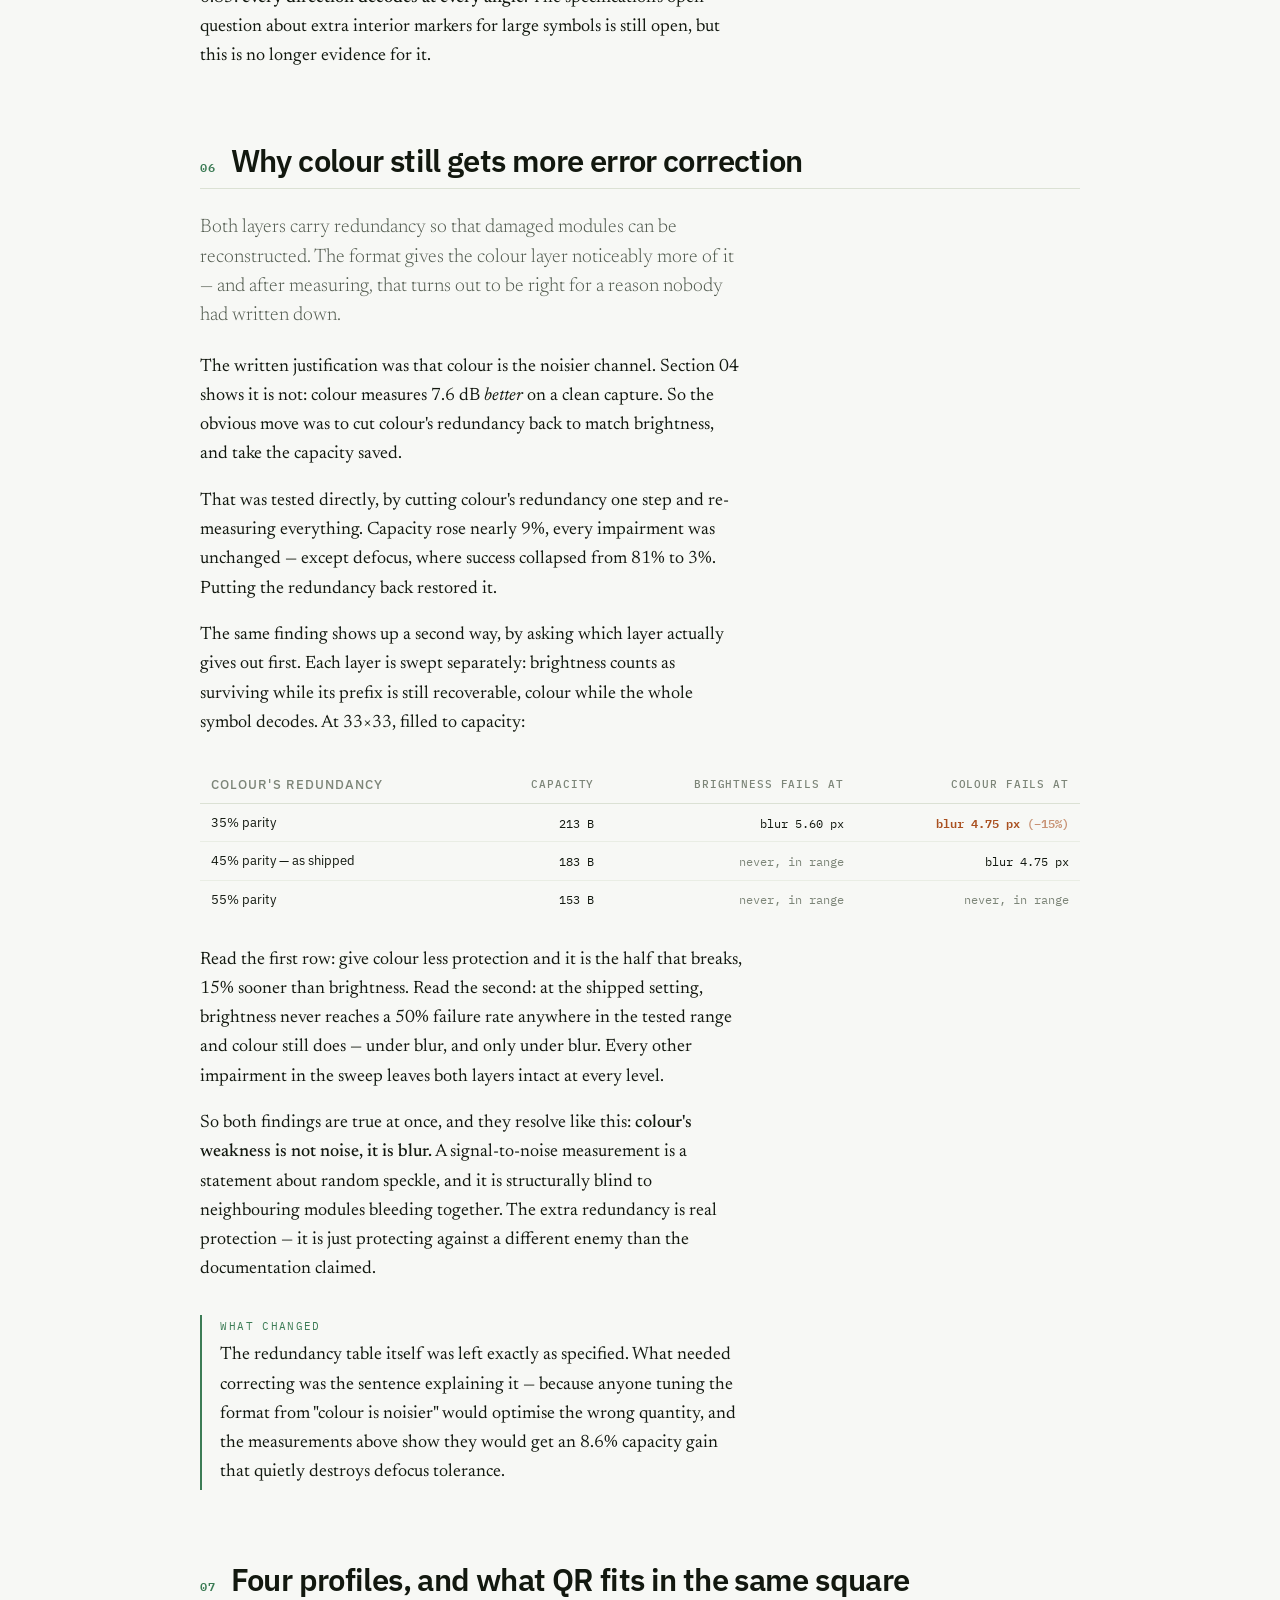
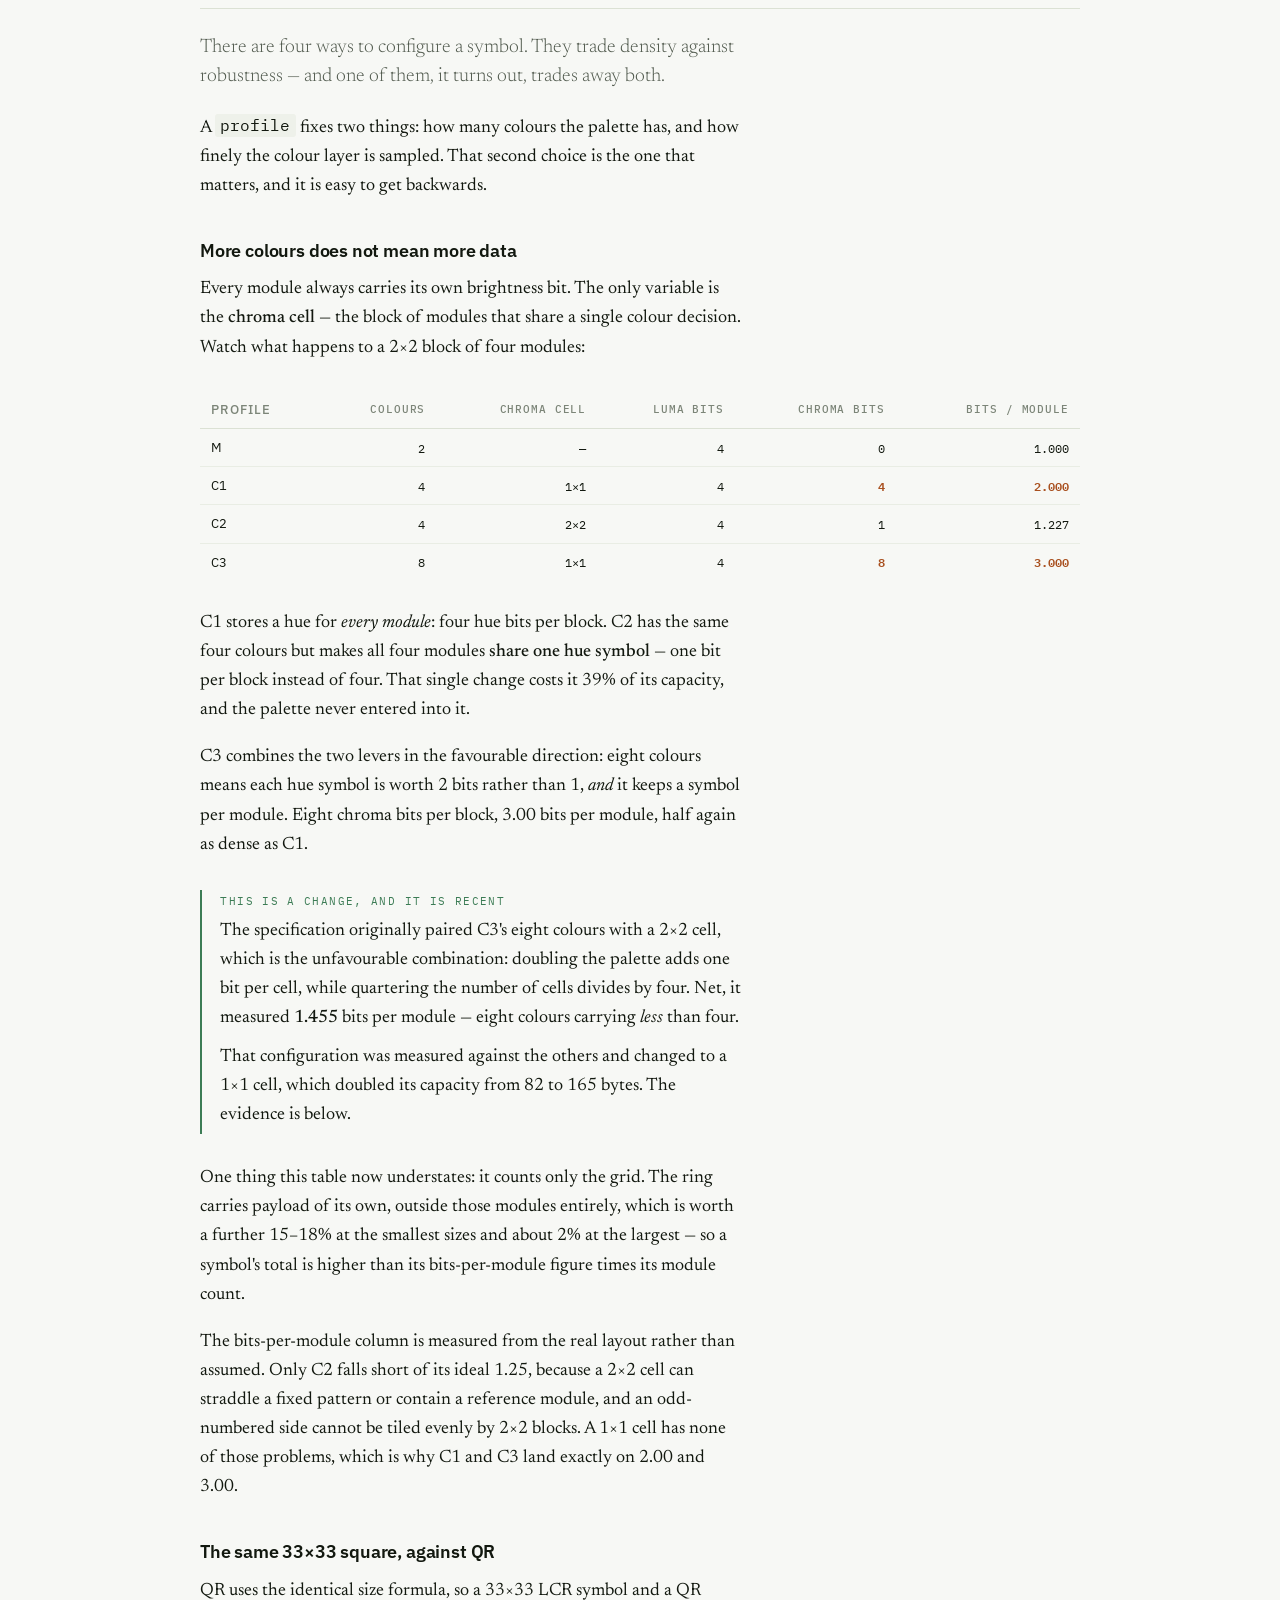
==== commit f4b5d639: "LCR Rename (#2) * CFT capability  * C3 and C4 robustness tests. Encoding files, and CFT  * add tooli" ====
--- a/docs/explainer.html
+++ b/docs/explainer.html
@@ -388,9 +388,9 @@
 <div class="wrap">
 
 <header class="masthead">
-  <p class="eyebrow">LC Code · how the format works</p>
+  <p class="eyebrow">LCR Code · how the format works</p>
   <h1>Reading with <span class="lu">brightness</span> and <span class="ch">colour</span> at the same time</h1>
-  <p class="standfirst">An LC Code carries two independent messages in one picture. One is written in light and dark, the other in green and magenta. Here is what that means, why it is worth doing, and what makes it fail.</p>
+  <p class="standfirst">An LCR Code carries two independent messages in one picture. One is written in light and dark, the other in green and magenta. Here is what that means, why it is worth doing, and what makes it fail.</p>
 </header>
 
 <section>
@@ -403,14 +403,14 @@
   <p>The ring does four jobs at once. Its four corner cells are <strong>always dark</strong>, which hands the scanner the four points it needs to undo perspective. The light and dark pattern running around it is a <strong>sequence in which every run of eight positions occurs exactly once</strong>, so any clear stretch of ring says which way up the symbol is, whether it is mirrored, and which size it is. <strong>Every third position is a known colour</strong> — that is the calibration target, telling the scanner what the lighting is doing before it trusts any colour it reads. And the positions in between <strong>carry data</strong>, both the symbol's own settings and payload.</p>
 
   <figure>
-    <img src="img/symbol.png" alt="A square LC Code symbol in green and magenta, with no finder patterns, surrounded by a multicoloured ring." width="540" height="540">
+    <img src="img/symbol.png" alt="A square LCR Code symbol in green and magenta, with no finder patterns, surrounded by a multicoloured ring." width="540" height="540">
     <figcaption><b>A real symbol.</b> 25×25 modules carrying 96 bytes. Every picture on this page was produced by the encoder itself, then damaged by the project's test harness — none of them are mock-ups.</figcaption>
   </figure>
 
   <p>Dropping the finders is worth more than it sounds. They and their supporting patterns cost a fixed 204 modules at every size — <strong>46% of the smallest symbol</strong> — and that area is now payload. The same 96 bytes above used to need a 33×33 grid; it fits in 25×25.</p>
 
   <figure>
-    <img src="../examples/anatomy-c3.png" alt="An annotated LC Code symbol with every structural part boxed in red and numbered, and a legend explaining each one." width="950">
+    <img src="../examples/anatomy-c3.png" alt="An annotated LCR Code symbol with every structural part boxed in red and numbered, and a legend explaining each one." width="950">
     <figcaption><b>Every part, labelled.</b> The same ring, on an eight-colour symbol, with each piece boxed: the dark corners, where the sequence starts, the calibration cells, the format bits and the payload. Generated from the format's own geometry, so it cannot drift from the code.</figcaption>
   </figure>
 </section>
@@ -762,7 +762,7 @@
 
   <h3>The same 33×33 square, against QR</h3>
 
-  <p>QR uses the identical size formula, so a 33×33 LC symbol and a QR <strong>version 4</strong> are the same grid. Capacity at the default error-correction setting, with QR's four levels for reference. The LC figures are for a symbol carrying the ring, which is what a screen symbol is — the ring both replaces the finders and carries payload of its own:</p>
+  <p>QR uses the identical size formula, so a 33×33 LCR symbol and a QR <strong>version 4</strong> are the same grid. Capacity at the default error-correction setting, with QR's four levels for reference. The LCR figures are for a symbol carrying the ring, which is what a screen symbol is — the ring both replaces the finders and carries payload of its own:</p>
 
   <div class="tablewrap">
     <table>
@@ -772,19 +772,19 @@
         <tr><td>QR — level M</td><td>36%</td><td>62 B</td><td class="lo">—</td><td class="lo">1.00×</td></tr>
         <tr><td>QR — level Q</td><td>52%</td><td>46 B</td><td class="lo">—</td><td class="lo">—</td></tr>
         <tr><td>QR — level H</td><td>64%</td><td>34 B</td><td class="lo">—</td><td class="lo">—</td></tr>
-        <tr><td>LC — M (mono)</td><td>25%</td><td>66 B</td><td>0.85×</td><td>1.06×</td></tr>
-        <tr><td>LC — C1</td><td>25%</td><td class="hi">183 B</td><td class="hi">2.35×</td><td class="hi">2.95×</td></tr>
-        <tr><td>LC — C2</td><td>25%</td><td>121 B</td><td>1.55×</td><td>1.95×</td></tr>
-        <tr><td>LC — C3</td><td>25%</td><td class="hi">263 B</td><td class="hi">3.37×</td><td class="hi">4.24×</td></tr>
+        <tr><td>LCR — M (mono)</td><td>25%</td><td>66 B</td><td>0.85×</td><td>1.06×</td></tr>
+        <tr><td>LCR — C1</td><td>25%</td><td class="hi">183 B</td><td class="hi">2.35×</td><td class="hi">2.95×</td></tr>
+        <tr><td>LCR — C2</td><td>25%</td><td>121 B</td><td>1.55×</td><td>1.95×</td></tr>
+        <tr><td>LCR — C3</td><td>25%</td><td class="hi">263 B</td><td class="hi">3.37×</td><td class="hi">4.24×</td></tr>
       </tbody>
     </table>
   </div>
 
-  <p>Those rows are not a fair fight, because QR's levels and LC's are defined differently — QR quotes how much damage it can repair, LC quotes the code rate directly. Pairing them instead by <em>how much of the symbol is parity</em>, which is the honest comparison. LC protects its two layers unequally, so the column heading is the luma figure; colour always carries 20 points more parity than brightness does:</p>
+  <p>Those rows are not a fair fight, because QR's levels and LCR's are defined differently — QR quotes how much damage it can repair, LCR quotes the code rate directly. Pairing them instead by <em>how much of the symbol is parity</em>, which is the honest comparison. LCR protects its two layers unequally, so the column heading is the luma figure; colour always carries 20 points more parity than brightness does:</p>
 
   <div class="tablewrap">
     <table>
-      <thead><tr><th>Profile</th><th>LC @ 15% luma parity</th><th>vs QR-L (20%, 78 B)</th><th>LC @ 35% luma parity</th><th>vs QR-M (36%, 62 B)</th></tr></thead>
+      <thead><tr><th>Profile</th><th>LCR @ 15% luma parity</th><th>vs QR-L (20%, 78 B)</th><th>LCR @ 35% luma parity</th><th>vs QR-M (36%, 62 B)</th></tr></thead>
       <tbody>
         <tr><td>M (mono)</td><td>76 B</td><td>0.97×</td><td>57 B</td><td>0.92×</td></tr>
         <tr><td>C1</td><td>213 B</td><td class="hi">2.73×</td><td>153 B</td><td class="hi">2.47×</td></tr>
@@ -804,15 +804,15 @@
 
   <div style="display:flex; align-items:flex-start; gap:1.5rem; margin:2rem 0">
     <figure class="plate" style="margin:0; flex:0 0 41%">
-      <div class="platelabel"><span>LC Code · C1</span><span>25×25</span></div>
-      <img src="img/symbol.png" alt="The LC Code symbol carrying 96 bytes, 25 modules across." width="420" height="420">
+      <div class="platelabel"><span>LCR Code · C1</span><span>25×25</span></div>
+      <img src="img/symbol.png" alt="The LCR Code symbol carrying 96 bytes, 25 modules across." width="420" height="420">
     </figure>
     <figure class="plate" style="margin:0; flex:0 0 57%">
       <div class="platelabel"><span>QR · level M</span><span>41×41</span></div>
       <img src="img/qr-medium.png" alt="A QR code carrying the same 96 bytes, 41 modules across, noticeably larger." width="588" height="588">
     </figure>
   </div>
-  <figcaption style="max-width:var(--wide)"><b>Same bytes, same module pitch.</b> 25×25 against 41×41 — the QR symbol covers <strong>2.7× the area</strong>. Both were generated by this project's build: the QR by the <code>qrcodegen</code> crate, and the test suite reads it back with <code>rqrr</code>, an independent decoder, so the thing being compared against is a real QR symbol rather than a drawing of one. QR level M is the fair pairing here — it is the level a short fallback URL would normally use, and its parity share (36%) is closest to what LC is carrying.</figcaption>
+  <figcaption style="max-width:var(--wide)"><b>Same bytes, same module pitch.</b> 25×25 against 41×41 — the QR symbol covers <strong>2.7× the area</strong>. Both were generated by this project's build: the QR by the <code>qrcodegen</code> crate, and the test suite reads it back with <code>rqrr</code>, an independent decoder, so the thing being compared against is a real QR symbol rather than a drawing of one. QR level M is the fair pairing here — it is the level a short fallback URL would normally use, and its parity share (36%) is closest to what LCR is carrying.</figcaption>
 
   <h3>A third shape, for contrast</h3>
 
@@ -911,8 +911,8 @@
 </section>
 
 <div class="foot">
-  <p>Every symbol on this page was produced by the LC Code encoder and damaged by the project's own degradation harness, at 12 device pixels per module with the §6.4 ring enabled — the same configuration the quoted success rates were measured on. Percentages are over 32 independent attempts per point, each with a different payload and a randomised placement of the damage, which carries a margin of roughly ±9 points. Colour values are CIELAB: <em class="term">L*</em> is lightness, <em class="term">a*b*</em> the two colour axes, and hue angles are measured in that plane.</p>
-  <p>LC capacities and bits-per-module are computed from the real layout rather than estimated, for a symbol carrying the §6.4 ring — which is what a screen symbol is, and which since the finder-less change is a different layout from a print symbol's. QR capacities are now measured the same way, by encoding with <code>qrcodegen</code> and reading back the version it chose, rather than transcribed from ISO/IEC 18004; QR parity percentages are still the published figures. The one picture here not produced by this project is the Aztec symbol, which is a supplied stock example carrying different data.</p>
+  <p>Every symbol on this page was produced by the LCR Code encoder and damaged by the project's own degradation harness, at 12 device pixels per module with the §6.4 ring enabled — the same configuration the quoted success rates were measured on. Percentages are over 32 independent attempts per point, each with a different payload and a randomised placement of the damage, which carries a margin of roughly ±9 points. Colour values are CIELAB: <em class="term">L*</em> is lightness, <em class="term">a*b*</em> the two colour axes, and hue angles are measured in that plane.</p>
+  <p>LCR capacities and bits-per-module are computed from the real layout rather than estimated, for a symbol carrying the §6.4 ring — which is what a screen symbol is, and which since the finder-less change is a different layout from a print symbol's. QR capacities are now measured the same way, by encoding with <code>qrcodegen</code> and reading back the version it chose, rather than transcribed from ISO/IEC 18004; QR parity percentages are still the published figures. The one picture here not produced by this project is the Aztec symbol, which is a supplied stock example carrying different data.</p>
 </div>
 
 </div>
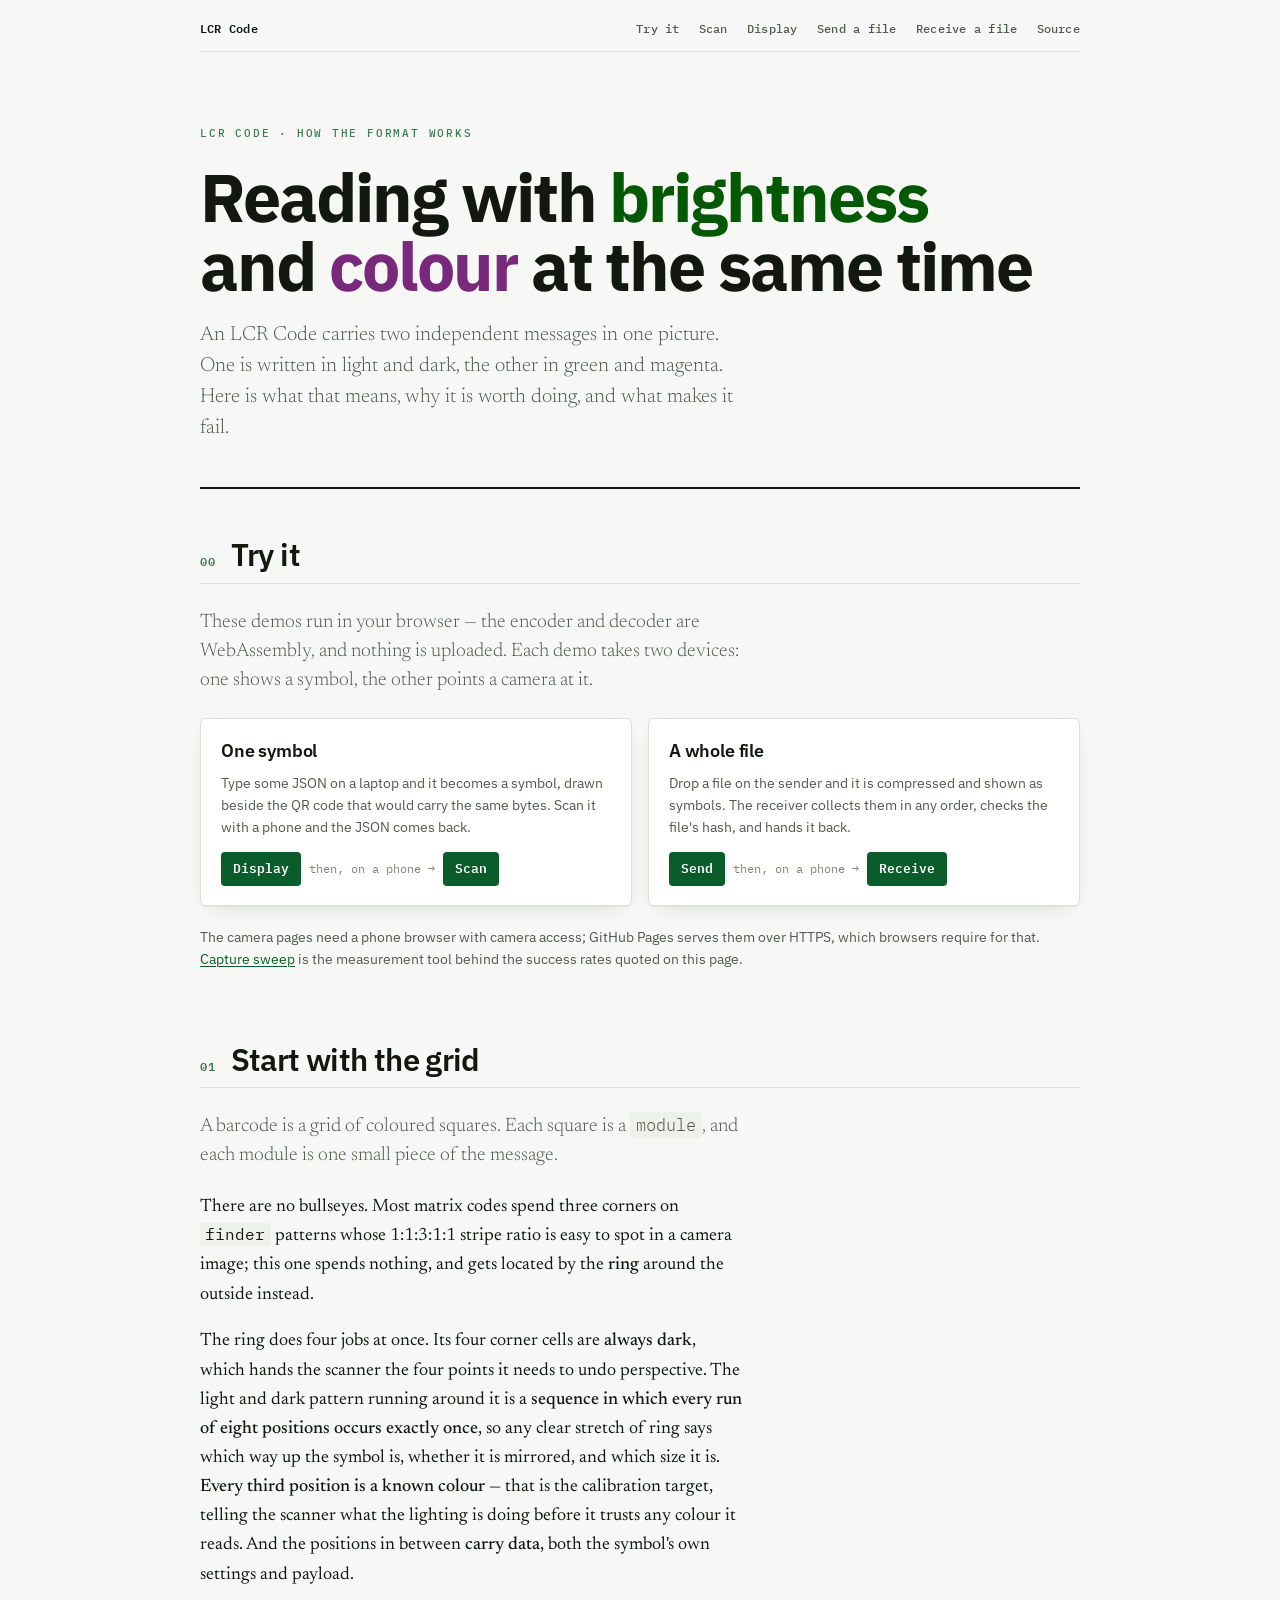
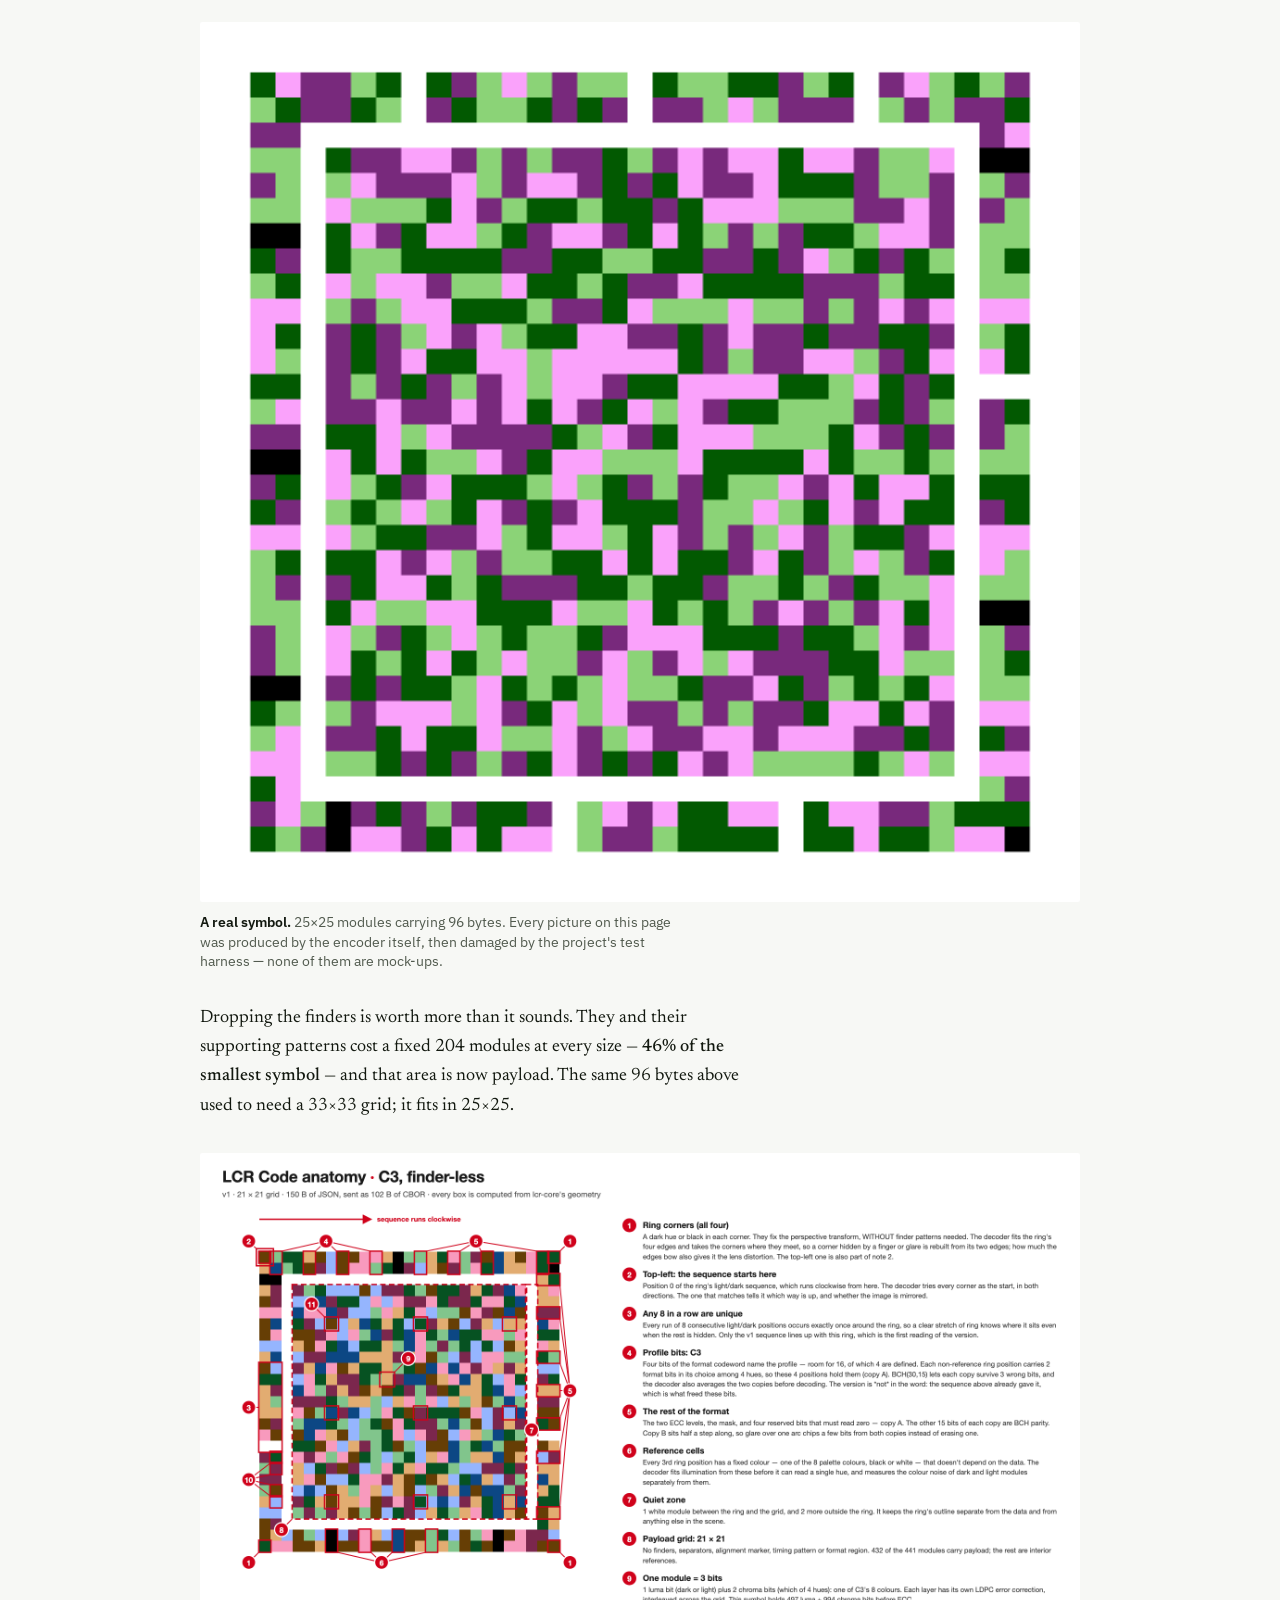
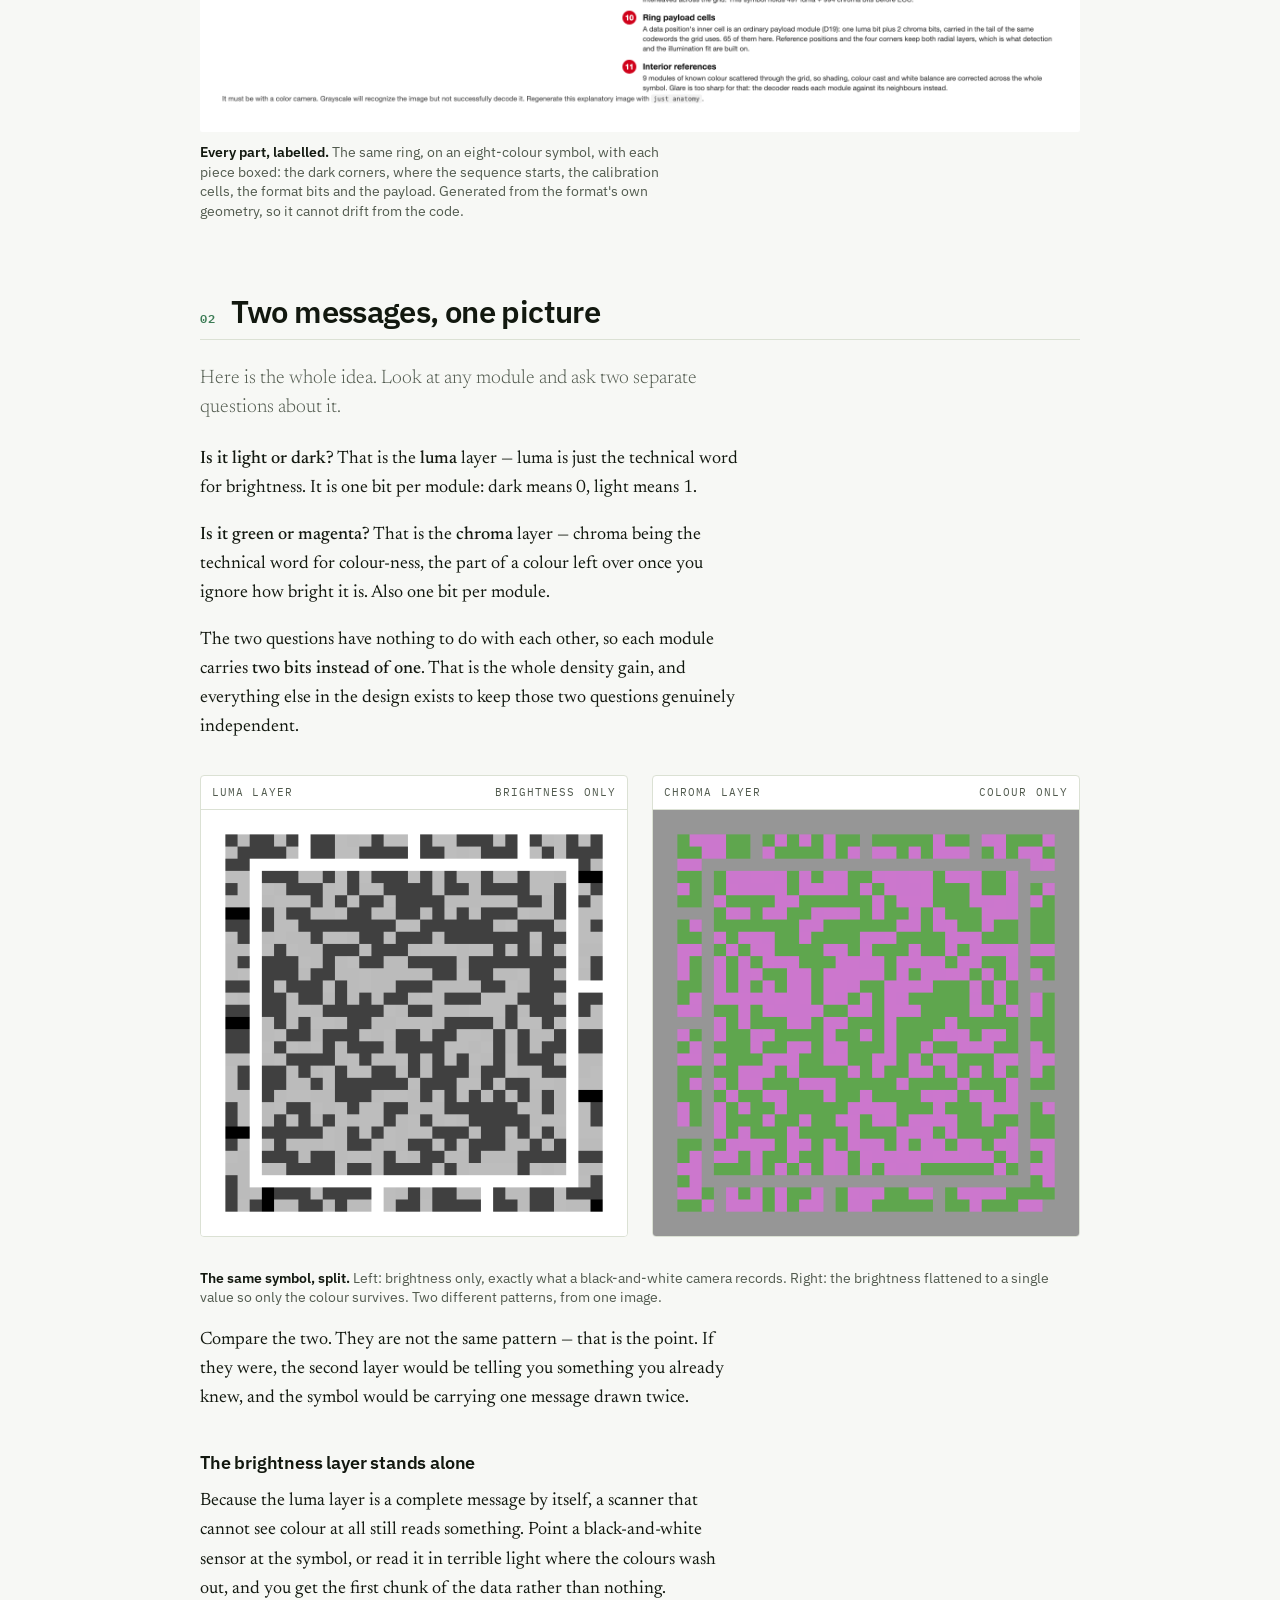
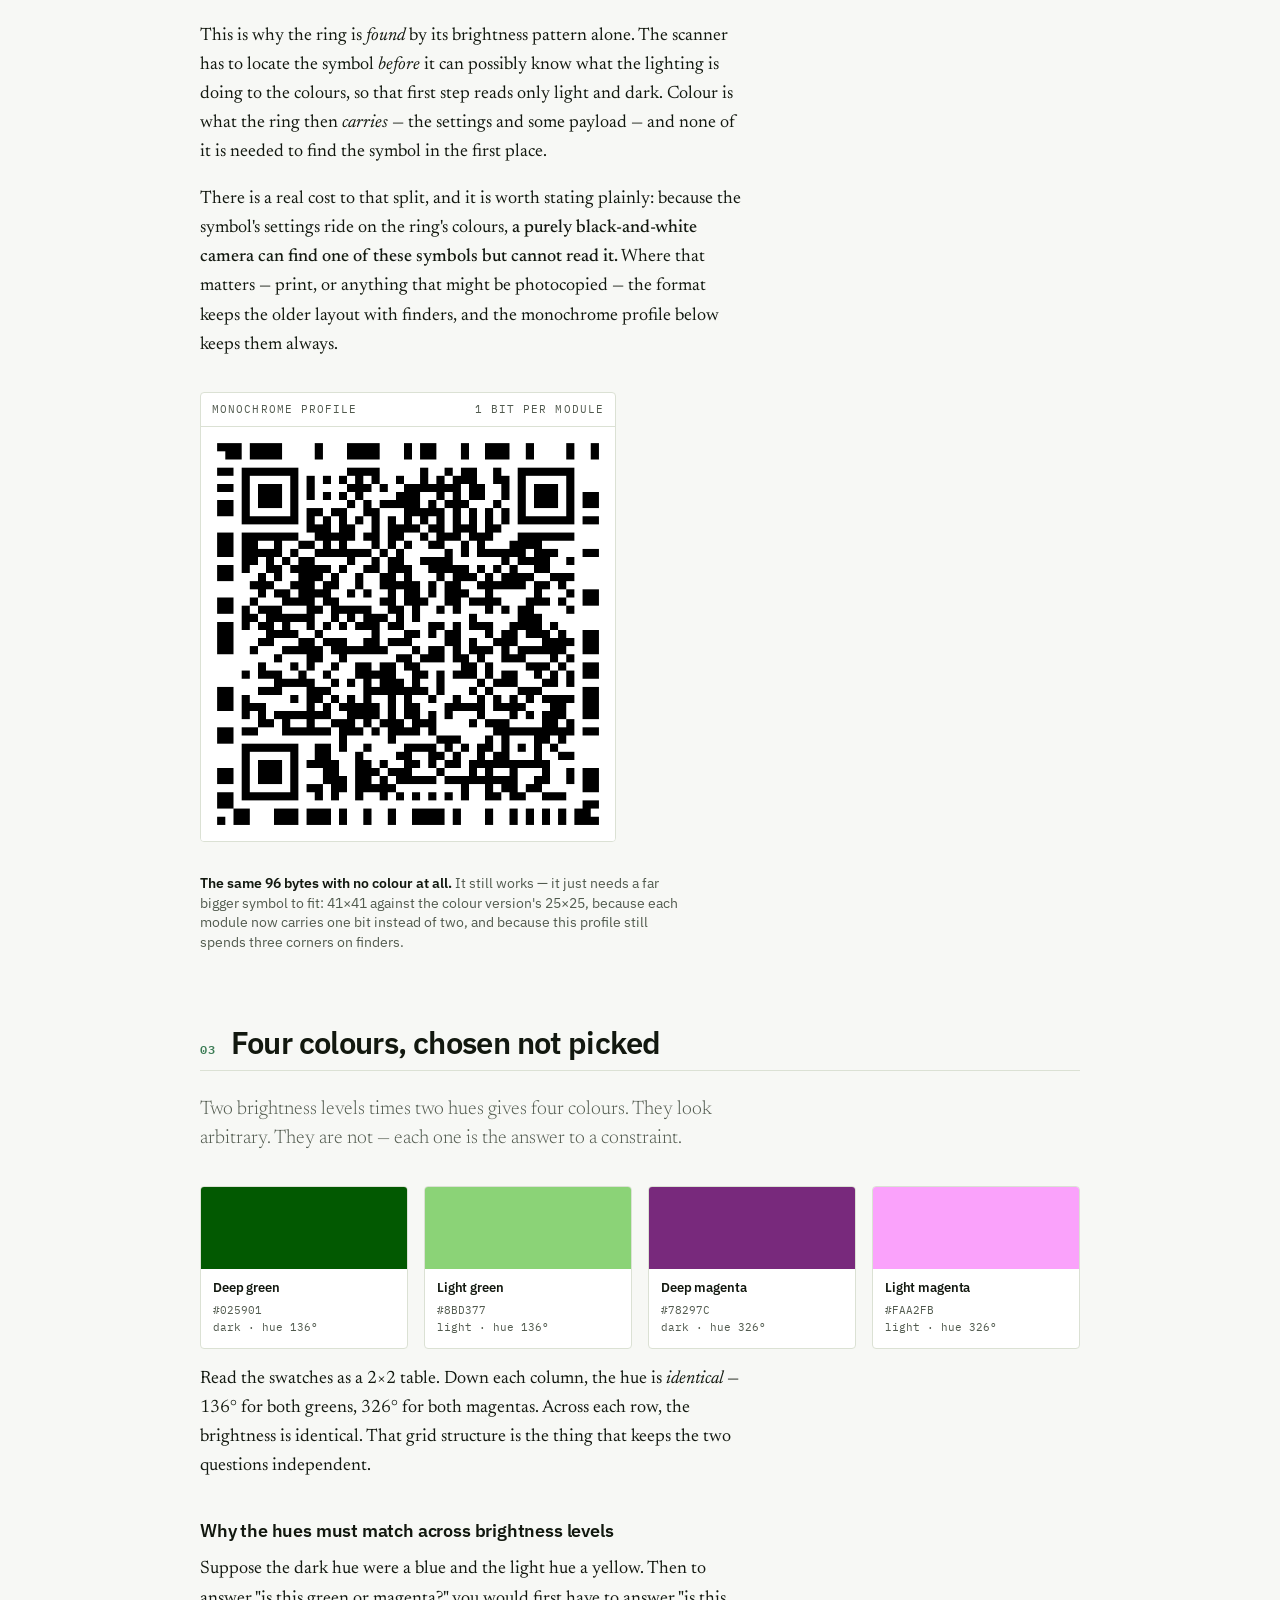
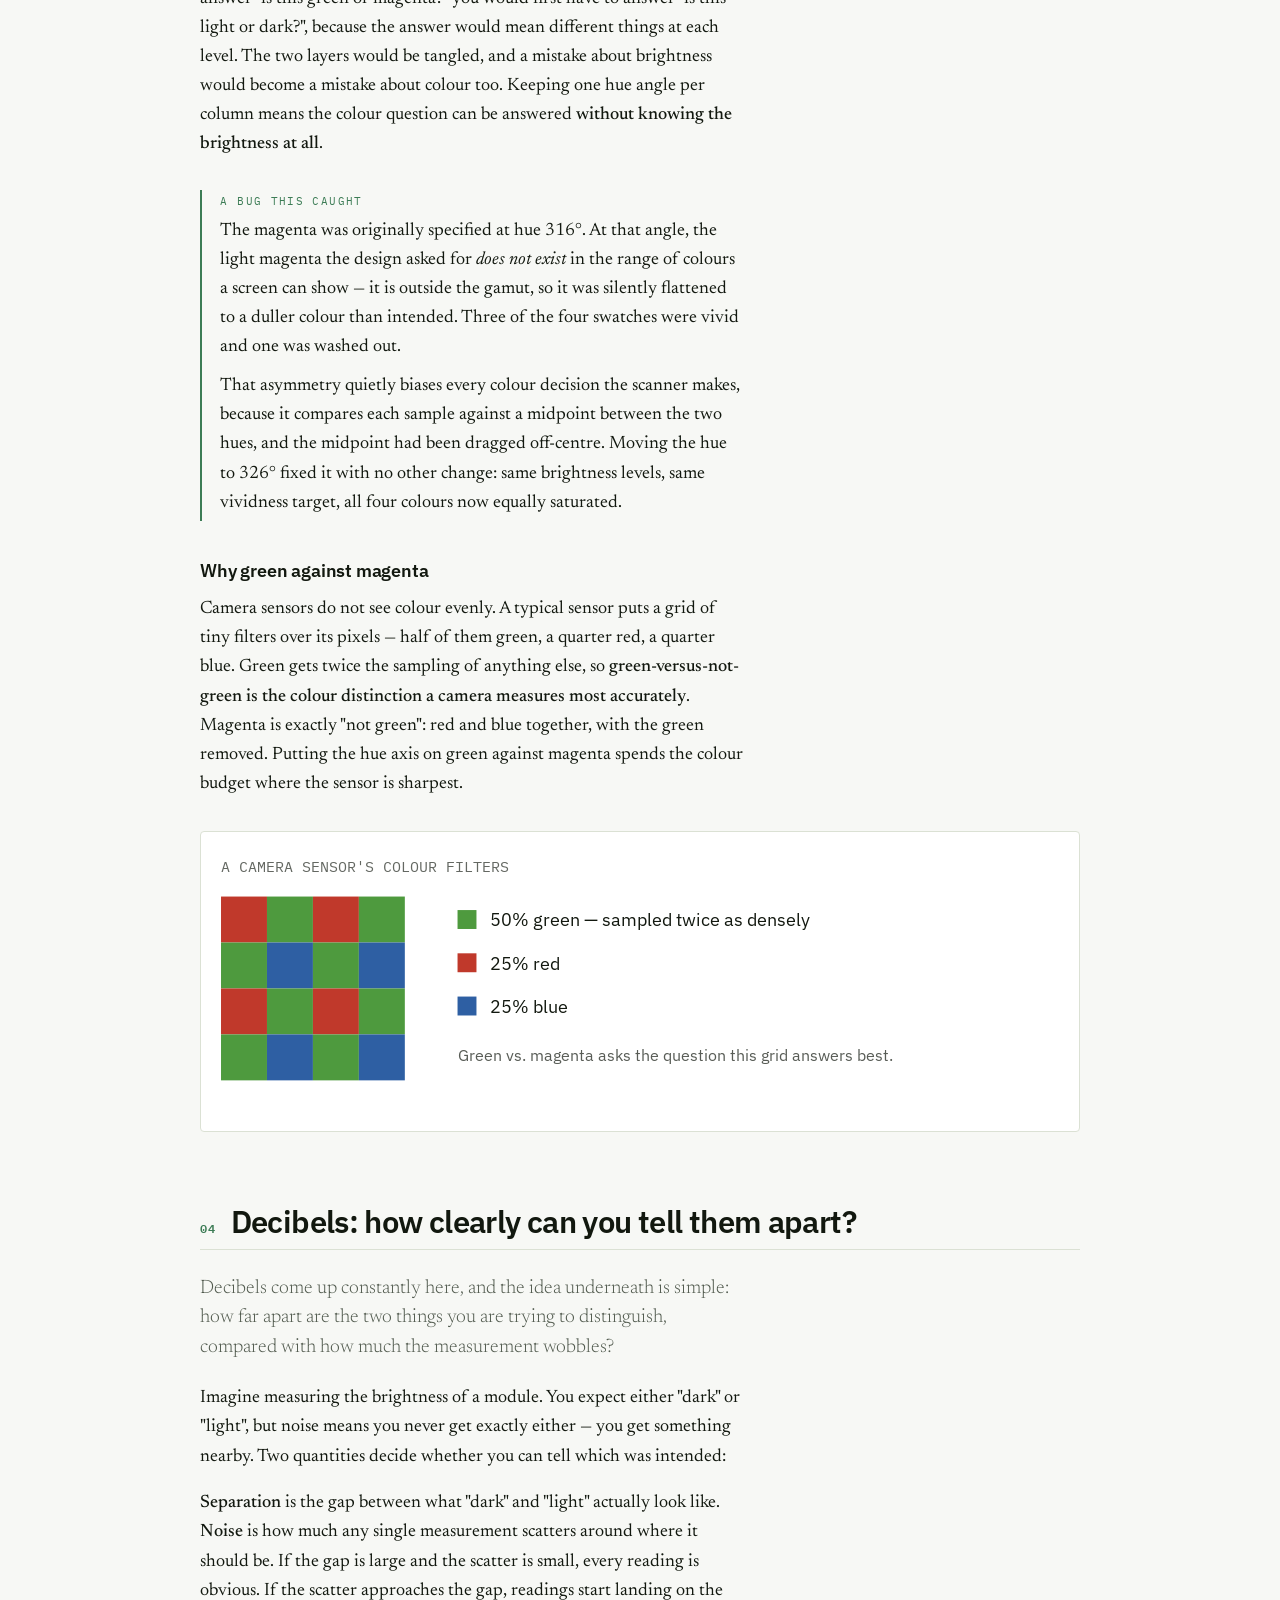
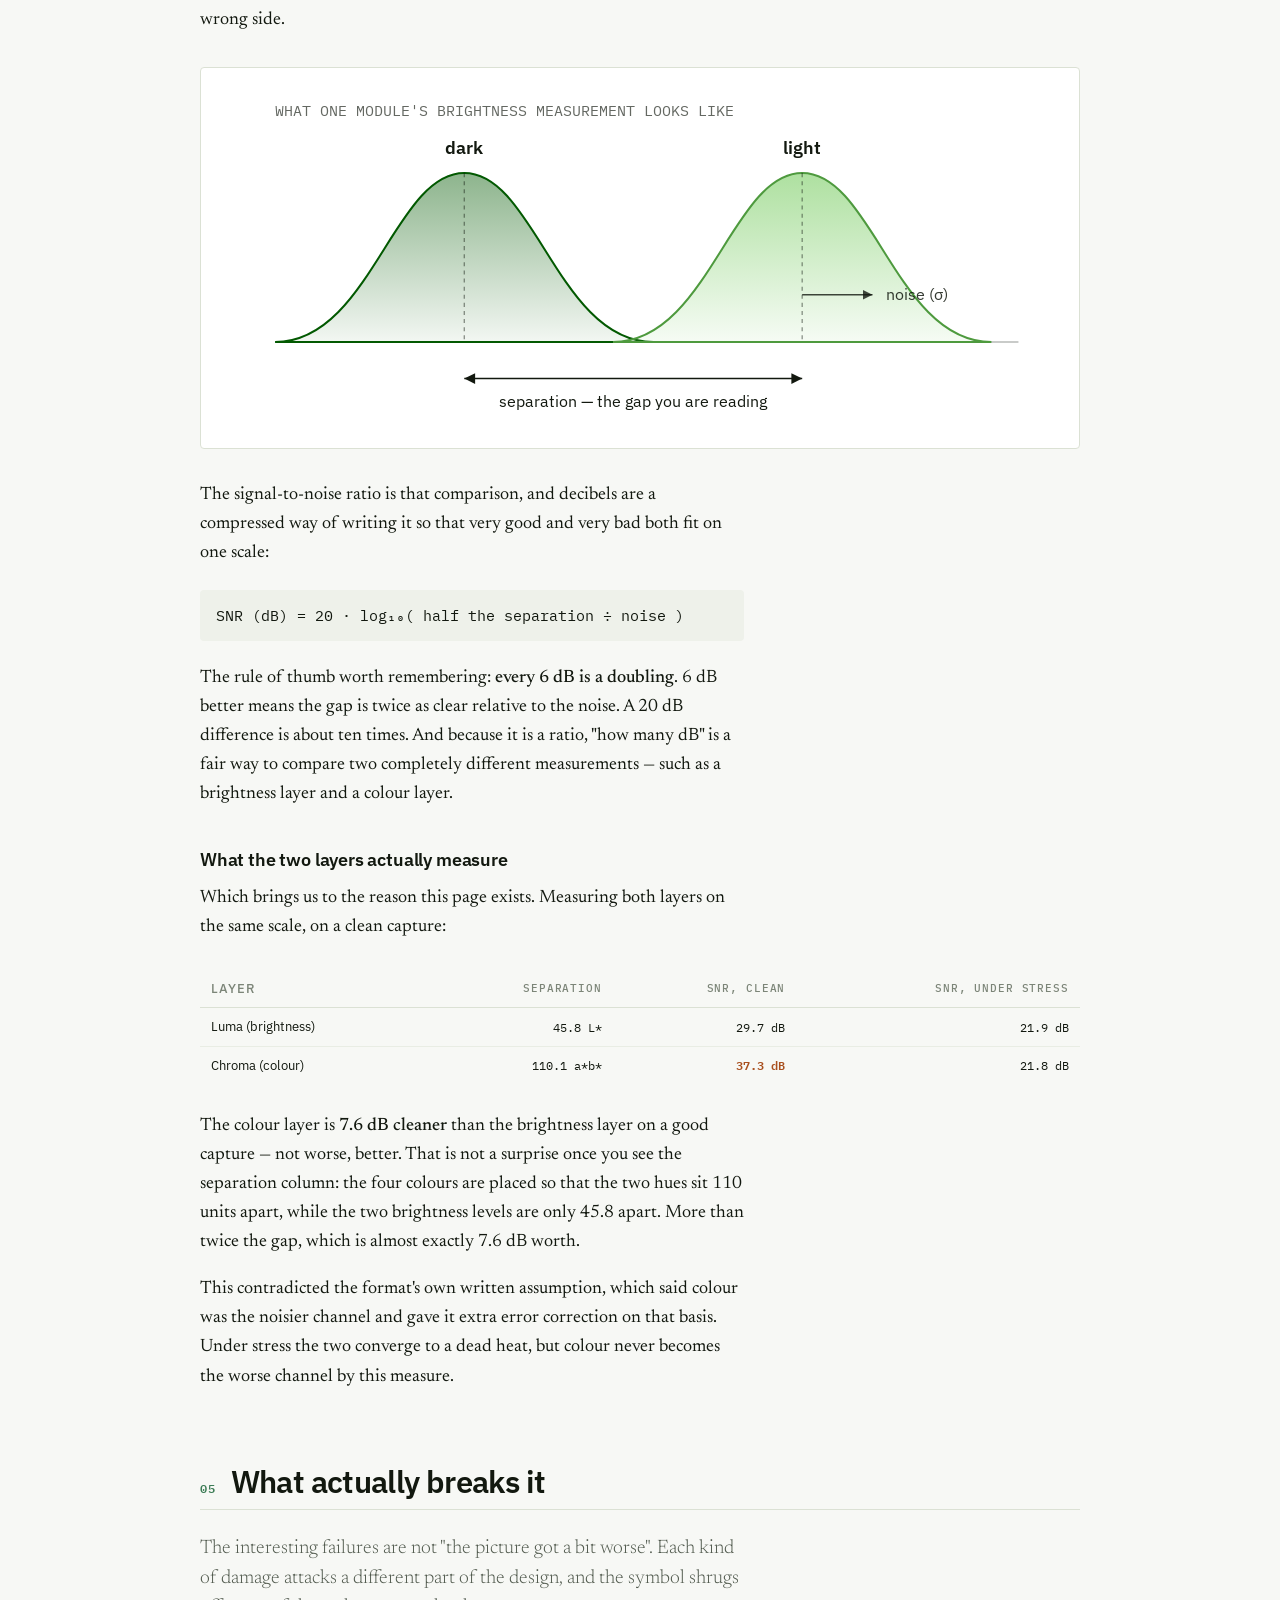
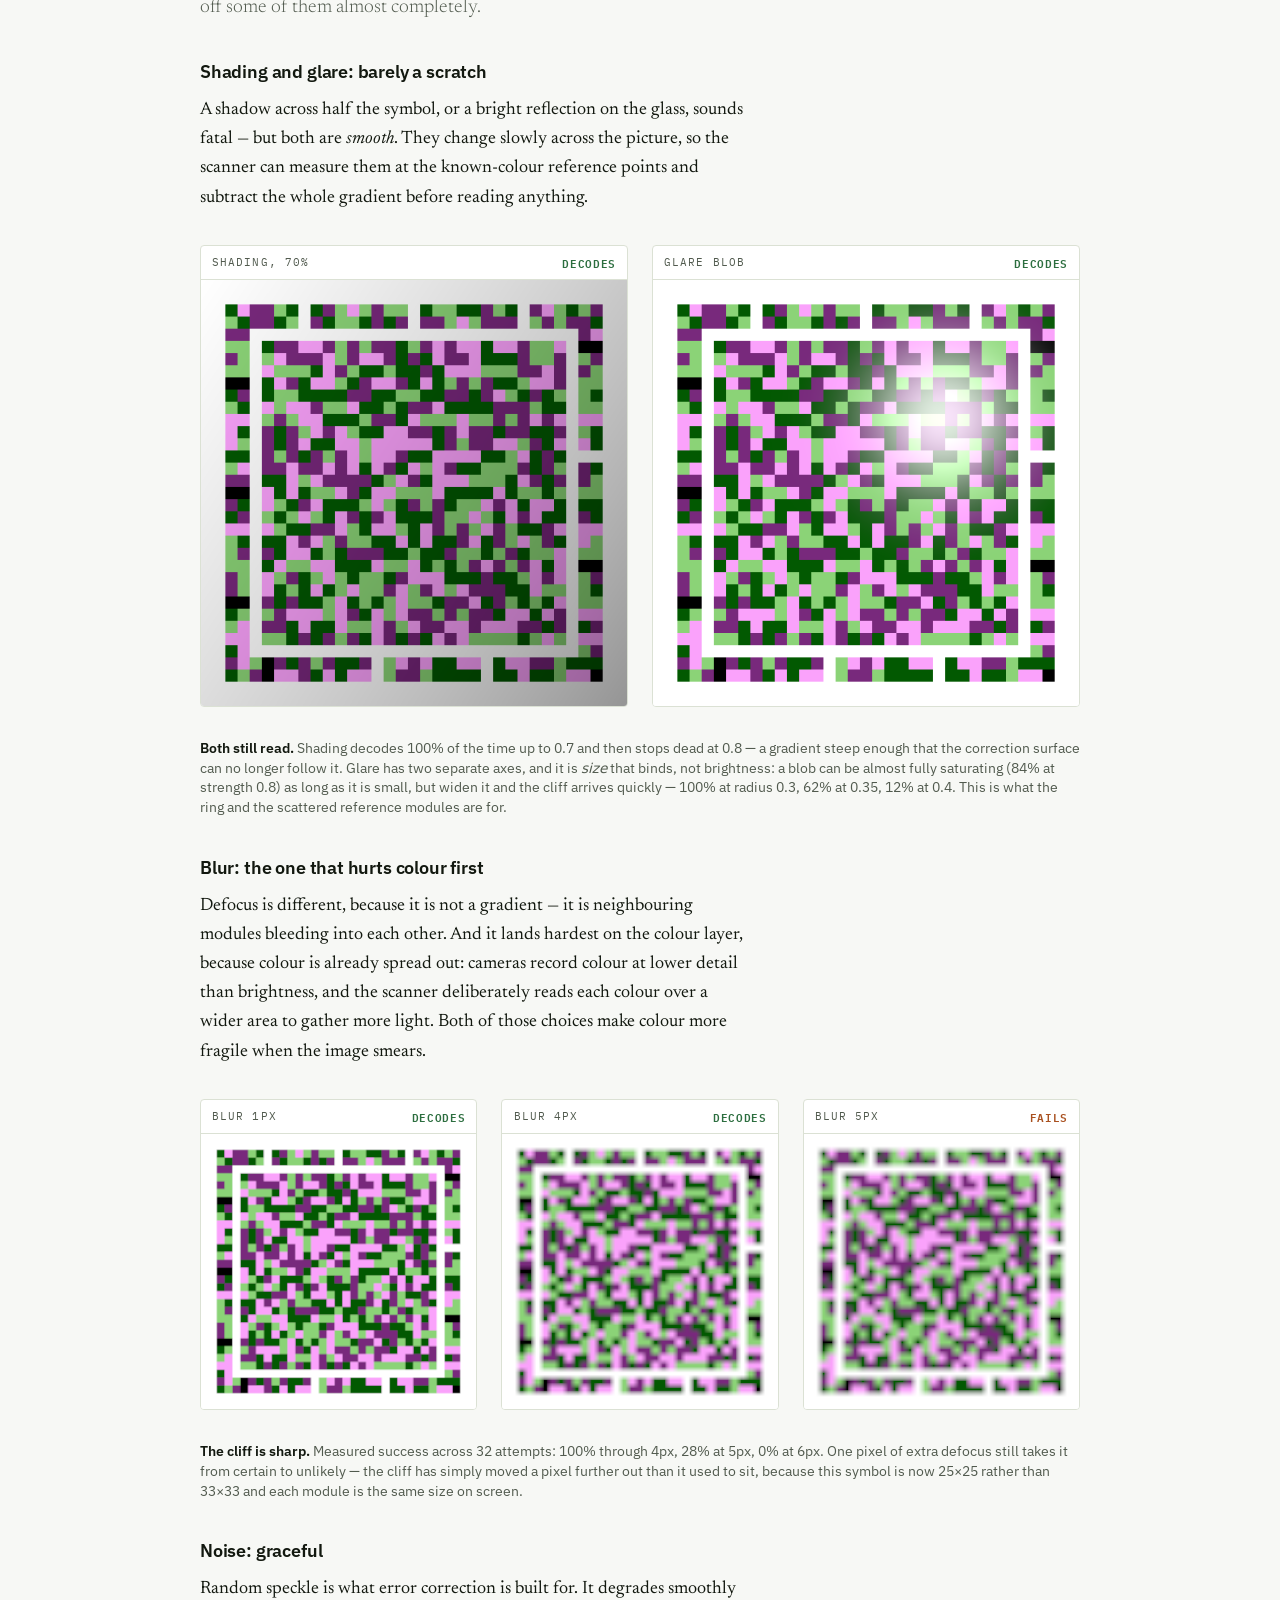
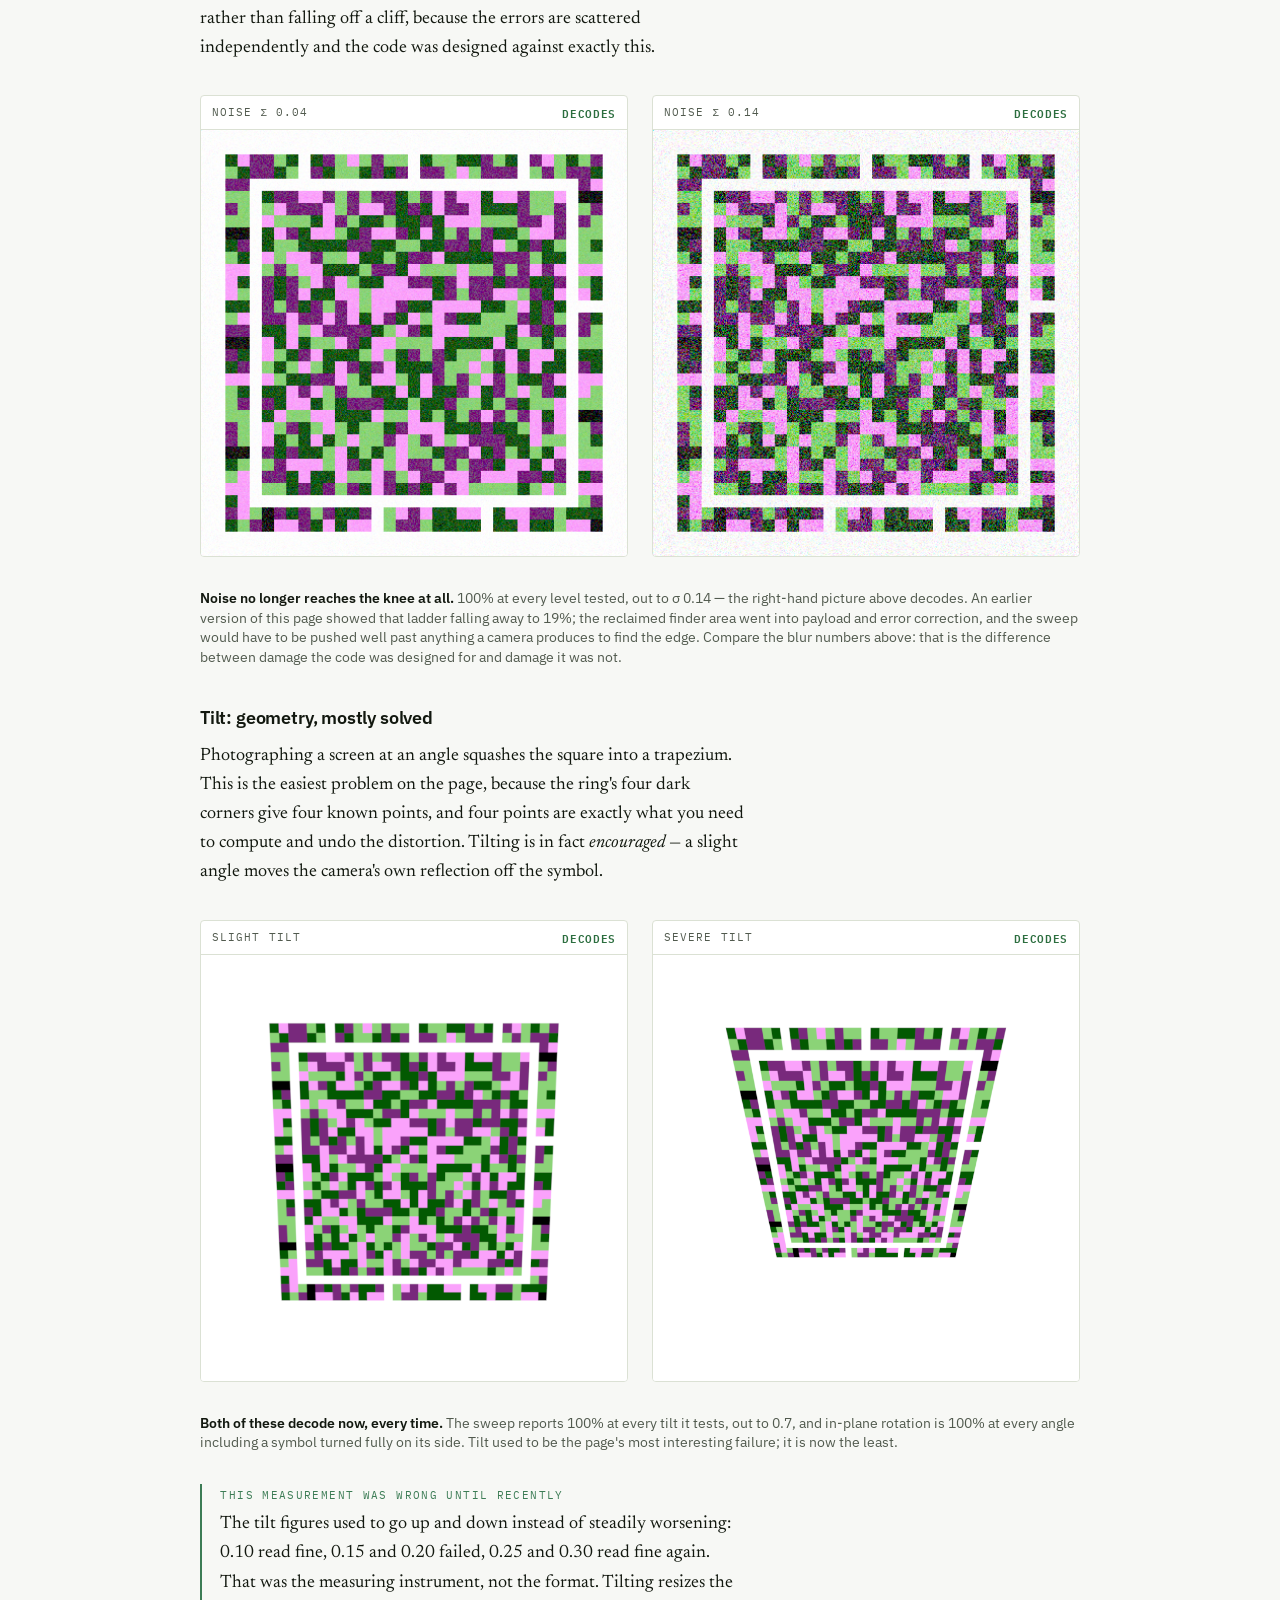
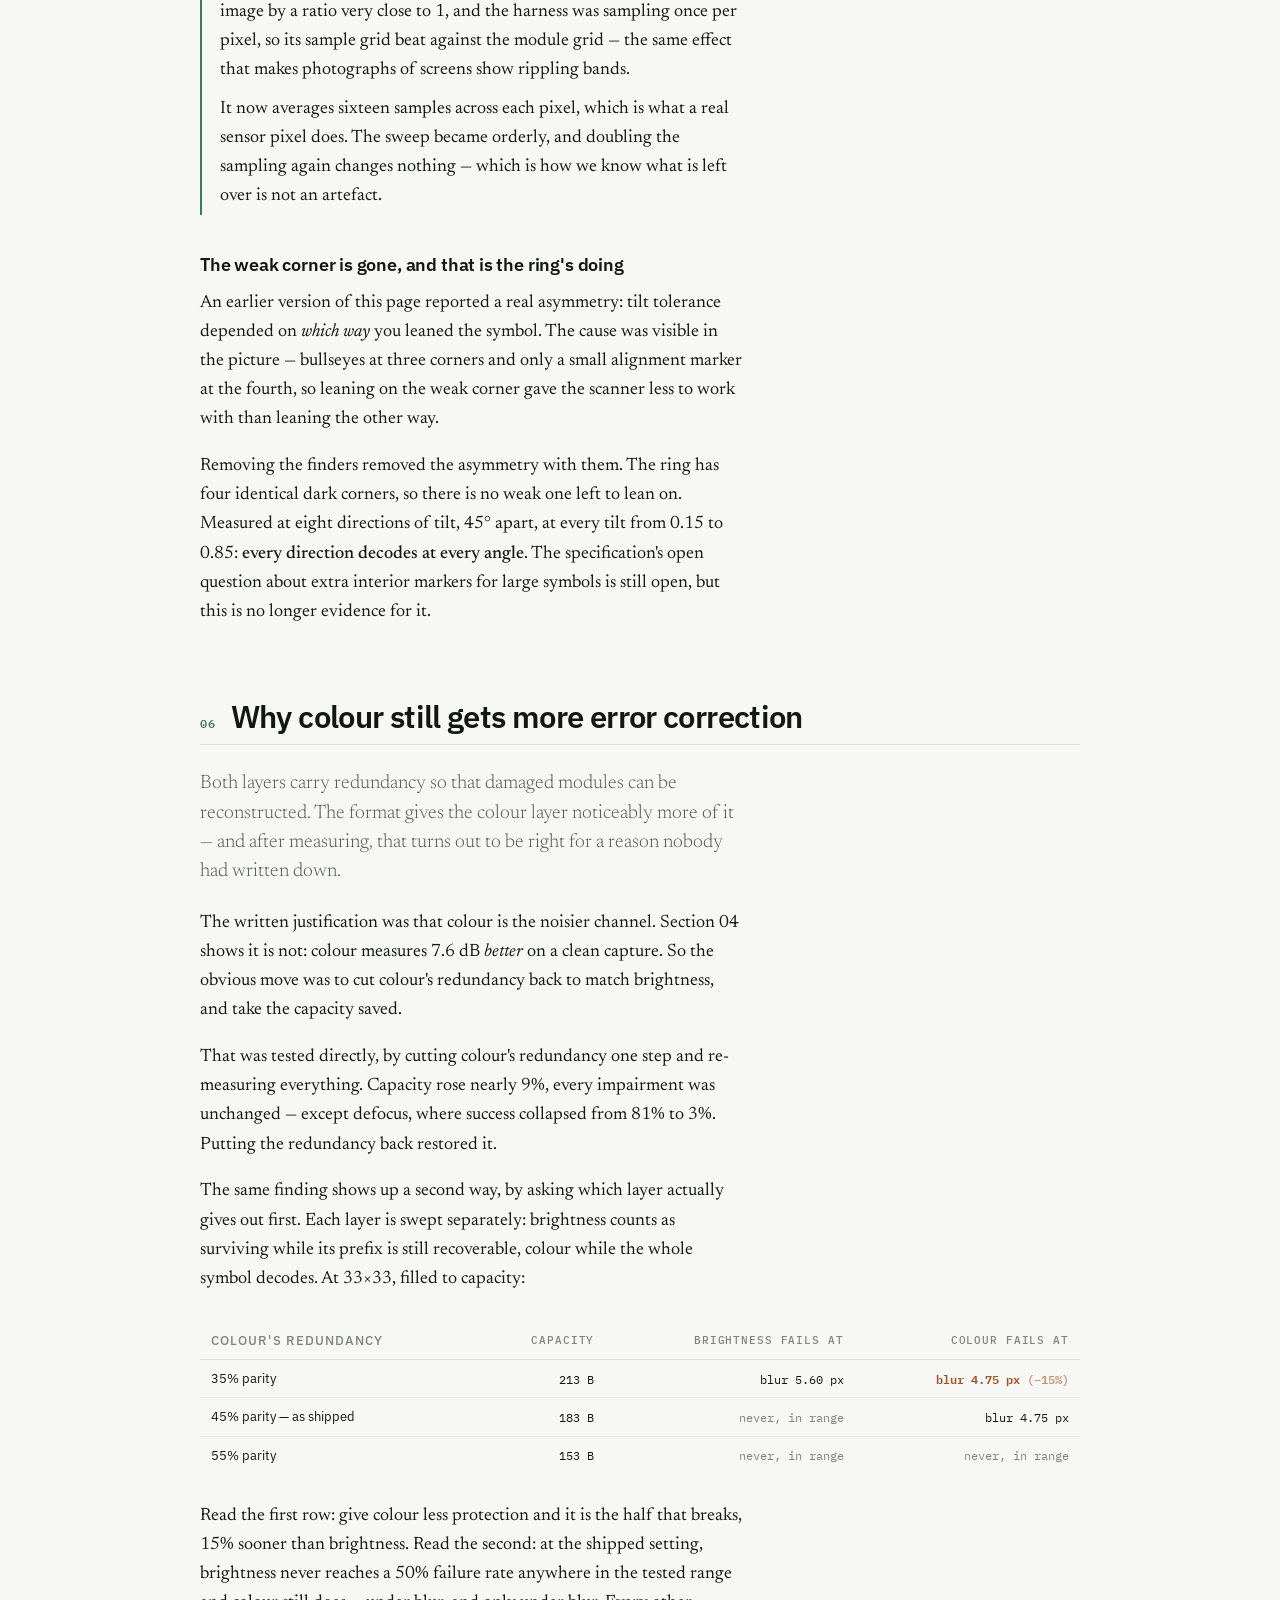
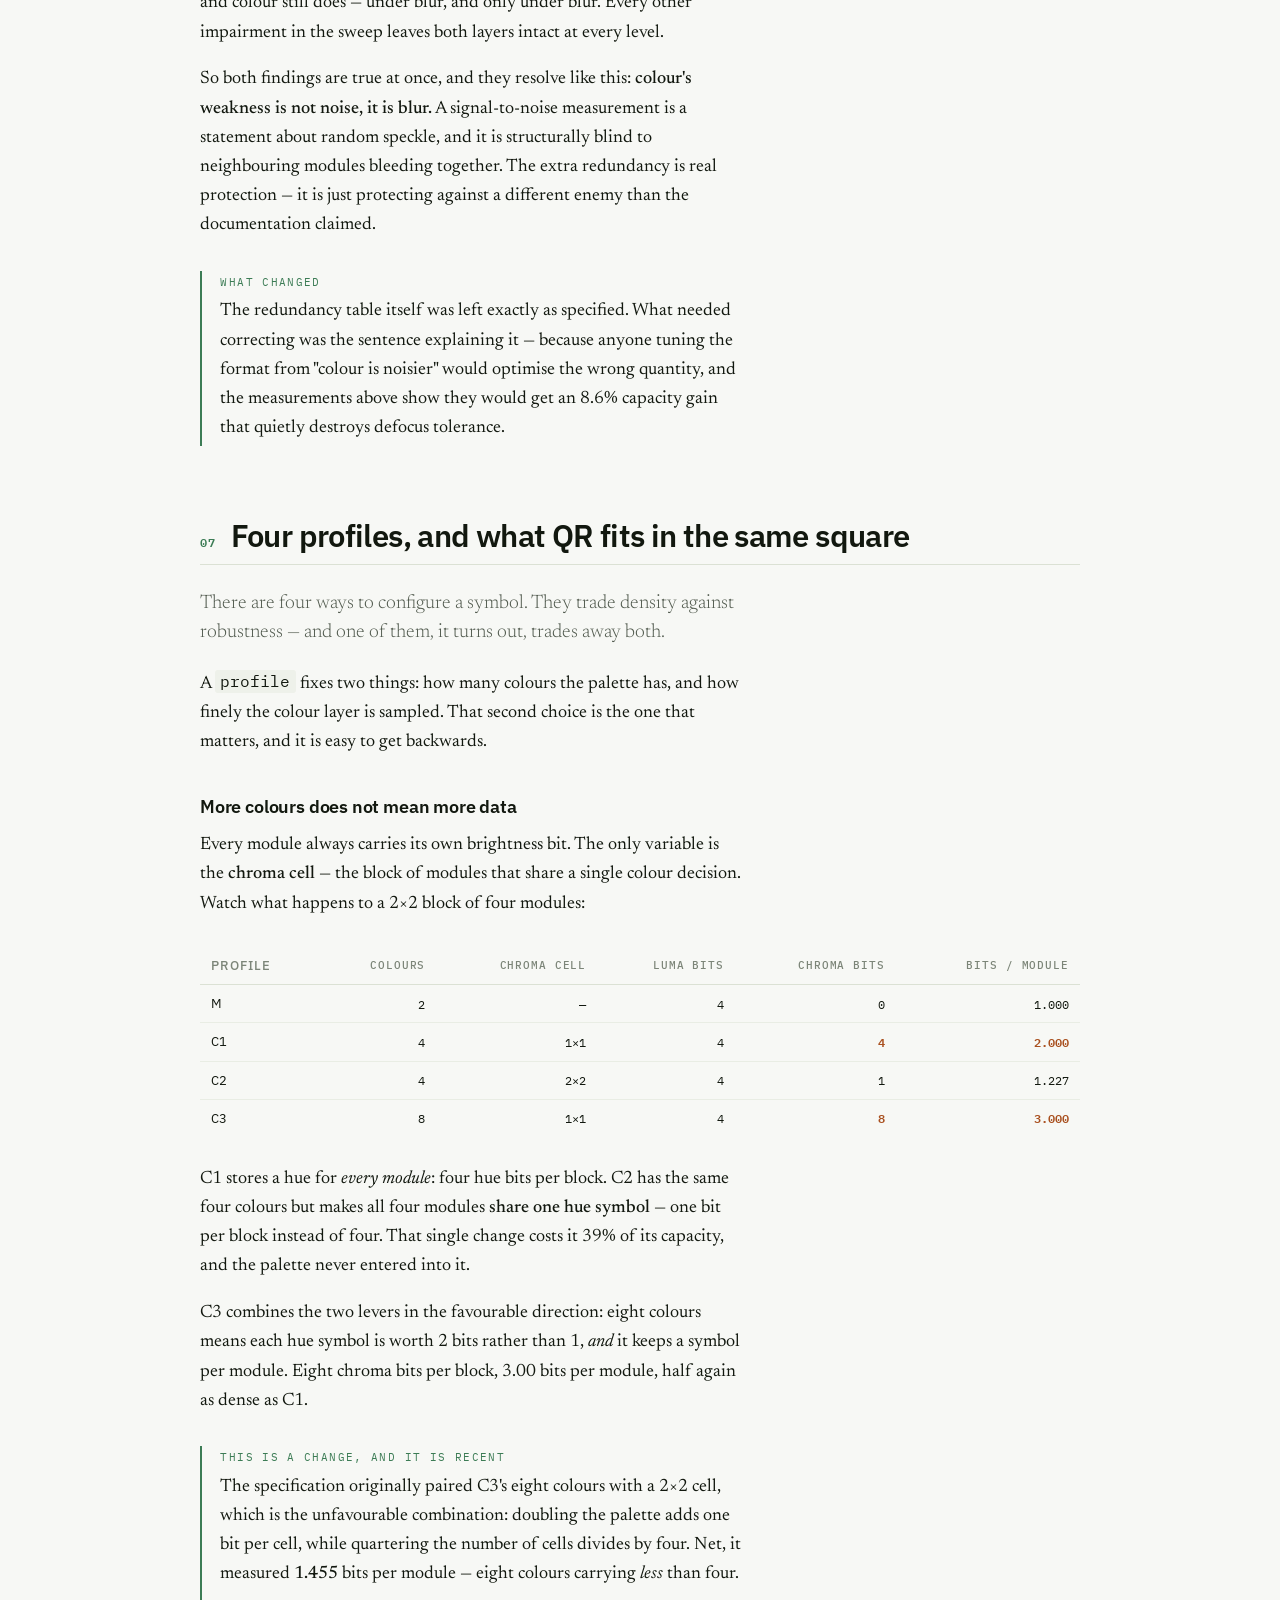
==== commit 4c67563a: "reformat demo page" ====
--- a/docs/explainer.html
+++ b/docs/explainer.html
@@ -11,7 +11,7 @@
   img { max-width: 100%; }
   [hidden] { display: none !important; }
 </style>
-<title>Luma and Chroma</title>
+<title>LCR Code</title>
 <link rel="preconnect" href="https://fonts.googleapis.com">
 <link rel="preconnect" href="https://fonts.gstatic.com" crossorigin>
 <link rel="stylesheet" href="https://fonts.googleapis.com/css2?family=IBM+Plex+Mono:wght@400;500;600&family=IBM+Plex+Sans:wght@400;500;600;700&family=Newsreader:opsz,wght@6..72,300;6..72,400;6..72,500&display=swap">
@@ -48,7 +48,6 @@
   :root:not([data-theme="light"]) {
     --paper:     #0C100A;
     --surface:   #151A12;
-    --sunk:      #1B211७;
     --sunk:      #1B2117;
     --ink:       #E9EEE4;
     --ink-soft:  #A3AC9C;
@@ -140,6 +139,69 @@
   font-weight: 300;
 }
 
+/* ---------- site bar and demos ---------- */
+
+.sitenav {
+  display: flex;
+  flex-wrap: wrap;
+  align-items: baseline;
+  gap: .35rem 1.2rem;
+  padding: 1.1rem 0 .8rem;
+  border-bottom: 1px solid var(--rule);
+  font-family: "IBM Plex Mono", ui-monospace, Menlo, monospace;
+  font-size: .78rem;
+  font-weight: 500;
+  letter-spacing: .02em;
+}
+.sitenav a { color: var(--ink-soft); text-decoration: none; }
+.sitenav a:hover, .sitenav a:focus-visible { color: var(--accent); }
+.sitenav .home { color: var(--ink); font-weight: 600; margin-right: auto; }
+
+.tryit {
+  display: grid;
+  grid-template-columns: repeat(auto-fit, minmax(16rem, 1fr));
+  gap: 1rem;
+  margin: 0 0 1.25rem;
+}
+.demo {
+  background: var(--surface);
+  border: 1px solid var(--rule);
+  border-radius: 6px;
+  box-shadow: var(--shadow);
+  padding: 1.15rem 1.25rem 1.2rem;
+}
+.demo h3 { margin: 0 0 .4rem; }
+.demo p {
+  font-family: "IBM Plex Sans", system-ui, sans-serif;
+  font-size: .9rem;
+  line-height: 1.5;
+  color: var(--ink-soft);
+  margin: 0 0 .9rem;
+}
+.steps { display: flex; flex-wrap: wrap; align-items: center; gap: .5rem; }
+.steps a {
+  font-family: "IBM Plex Mono", ui-monospace, monospace;
+  font-size: .82rem;
+  font-weight: 600;
+  text-decoration: none;
+  color: var(--surface);
+  background: var(--accent);
+  padding: .4rem .75rem;
+  border-radius: 4px;
+}
+.steps a:hover, .steps a:focus-visible { background: var(--accent-dim); }
+.steps .then {
+  font-family: "IBM Plex Mono", ui-monospace, monospace;
+  font-size: .75rem;
+  color: var(--ink-faint);
+}
+.tryfoot {
+  font-family: "IBM Plex Sans", system-ui, sans-serif;
+  font-size: .85rem;
+  color: var(--ink-soft);
+  max-width: var(--wide);
+}
+
 /* ---------- sections ---------- */
 
 section { margin: 0 0 4.5rem; }
@@ -387,11 +449,42 @@
 
 <div class="wrap">
 
+<nav class="sitenav" aria-label="LCR Code">
+  <a class="home" href="./">LCR Code</a>
+  <a href="#try">Try it</a>
+  <a href="scan.html">Scan</a>
+  <a href="display.html">Display</a>
+  <a href="transfer.html">Send a file</a>
+  <a href="receive.html">Receive a file</a>
+  <a href="https://github.com/TheRincon/lcr-codes">Source</a>
+</nav>
+
 <header class="masthead">
   <p class="eyebrow">LCR Code · how the format works</p>
   <h1>Reading with <span class="lu">brightness</span> and <span class="ch">colour</span> at the same time</h1>
   <p class="standfirst">An LCR Code carries two independent messages in one picture. One is written in light and dark, the other in green and magenta. Here is what that means, why it is worth doing, and what makes it fail.</p>
 </header>
+
+<section id="try">
+  <div class="shead"><span class="snum">00</span><h2>Try it</h2></div>
+
+  <p class="lead">These demos run in your browser — the encoder and decoder are WebAssembly, and nothing is uploaded. Each demo takes two devices: one shows a symbol, the other points a camera at it.</p>
+
+  <div class="tryit">
+    <div class="demo">
+      <h3>One symbol</h3>
+      <p>Type some JSON on a laptop and it becomes a symbol, drawn beside the QR code that would carry the same bytes. Scan it with a phone and the JSON comes back.</p>
+      <div class="steps"><a href="display.html">Display</a><span class="then">then, on a phone →</span><a href="scan.html">Scan</a></div>
+    </div>
+    <div class="demo">
+      <h3>A whole file</h3>
+      <p>Drop a file on the sender and it is compressed and shown as symbols. The receiver collects them in any order, checks the file's hash, and hands it back.</p>
+      <div class="steps"><a href="transfer.html">Send</a><span class="then">then, on a phone →</span><a href="receive.html">Receive</a></div>
+    </div>
+  </div>
+
+  <p class="tryfoot">The camera pages need a phone browser with camera access; GitHub Pages serves them over HTTPS, which browsers require for that. <a href="sweep.html">Capture sweep</a> is the measurement tool behind the success rates quoted on this page.</p>
+</section>
 
 <section>
   <div class="shead"><span class="snum">01</span><h2>Start with the grid</h2></div>
@@ -822,7 +915,7 @@
     <div class="platelabel"><span>Aztec Code</span><span>illustrative only</span></div>
     <img src="img/aztec.svg" alt="An Aztec Code symbol: a square matrix with a concentric square bullseye at its centre." width="420" height="420" style="background:#fff; padding:6%; box-sizing:border-box">
   </figure>
-  <figcaption><b>Not the same payload, and not to scale.</b> This project has no Aztec encoder, so unlike every other picture on this page this one was not generated here — it is a stock example, included to show the shape of a third approach. Read it as a silhouette, not as a measurement. Aztec's central bullseye is the interesting contrast with the ring: both put the locating structure somewhere the payload is not, and both avoid spending three corners on it.</figcaption>
+  <figcaption><b>Not the same payload, and not to scale.</b> This project has no Aztec encoder, so unlike every other picture on this page this one was not generated here — it is a stock example, included to show the shape of a third approach. Read it as a silhouette, not as a measurement. Aztec's central bullseye is the interesting contrast with the ring: both put the locating structure somewhere the payload is not, and both avoid spending three corners on it. <small>Image: <a href="https://commons.wikimedia.org/wiki/File:Azteccodeexample.svg">Azteccodeexample.svg</a> by Fauthd, via Wikimedia Commons, public domain.</small></figcaption>
 
   <h3>What eight colours look like</h3>
 
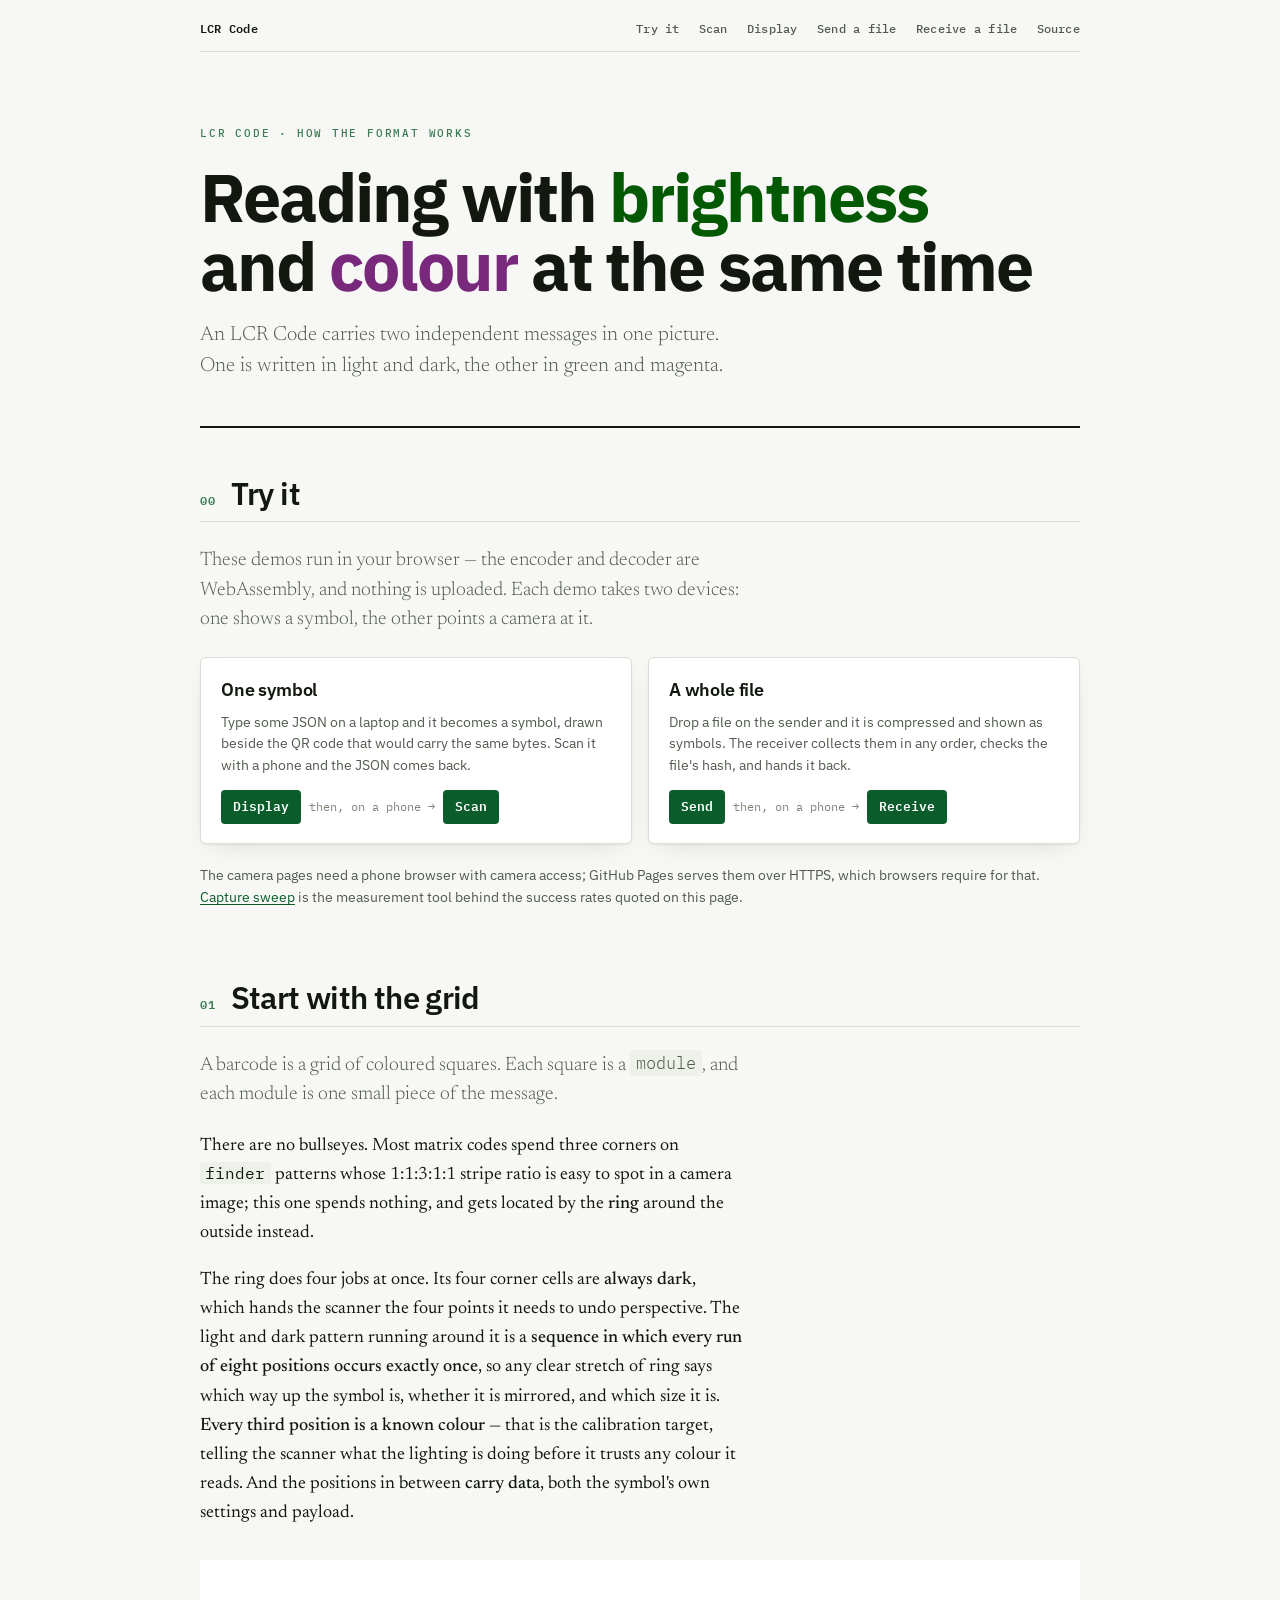
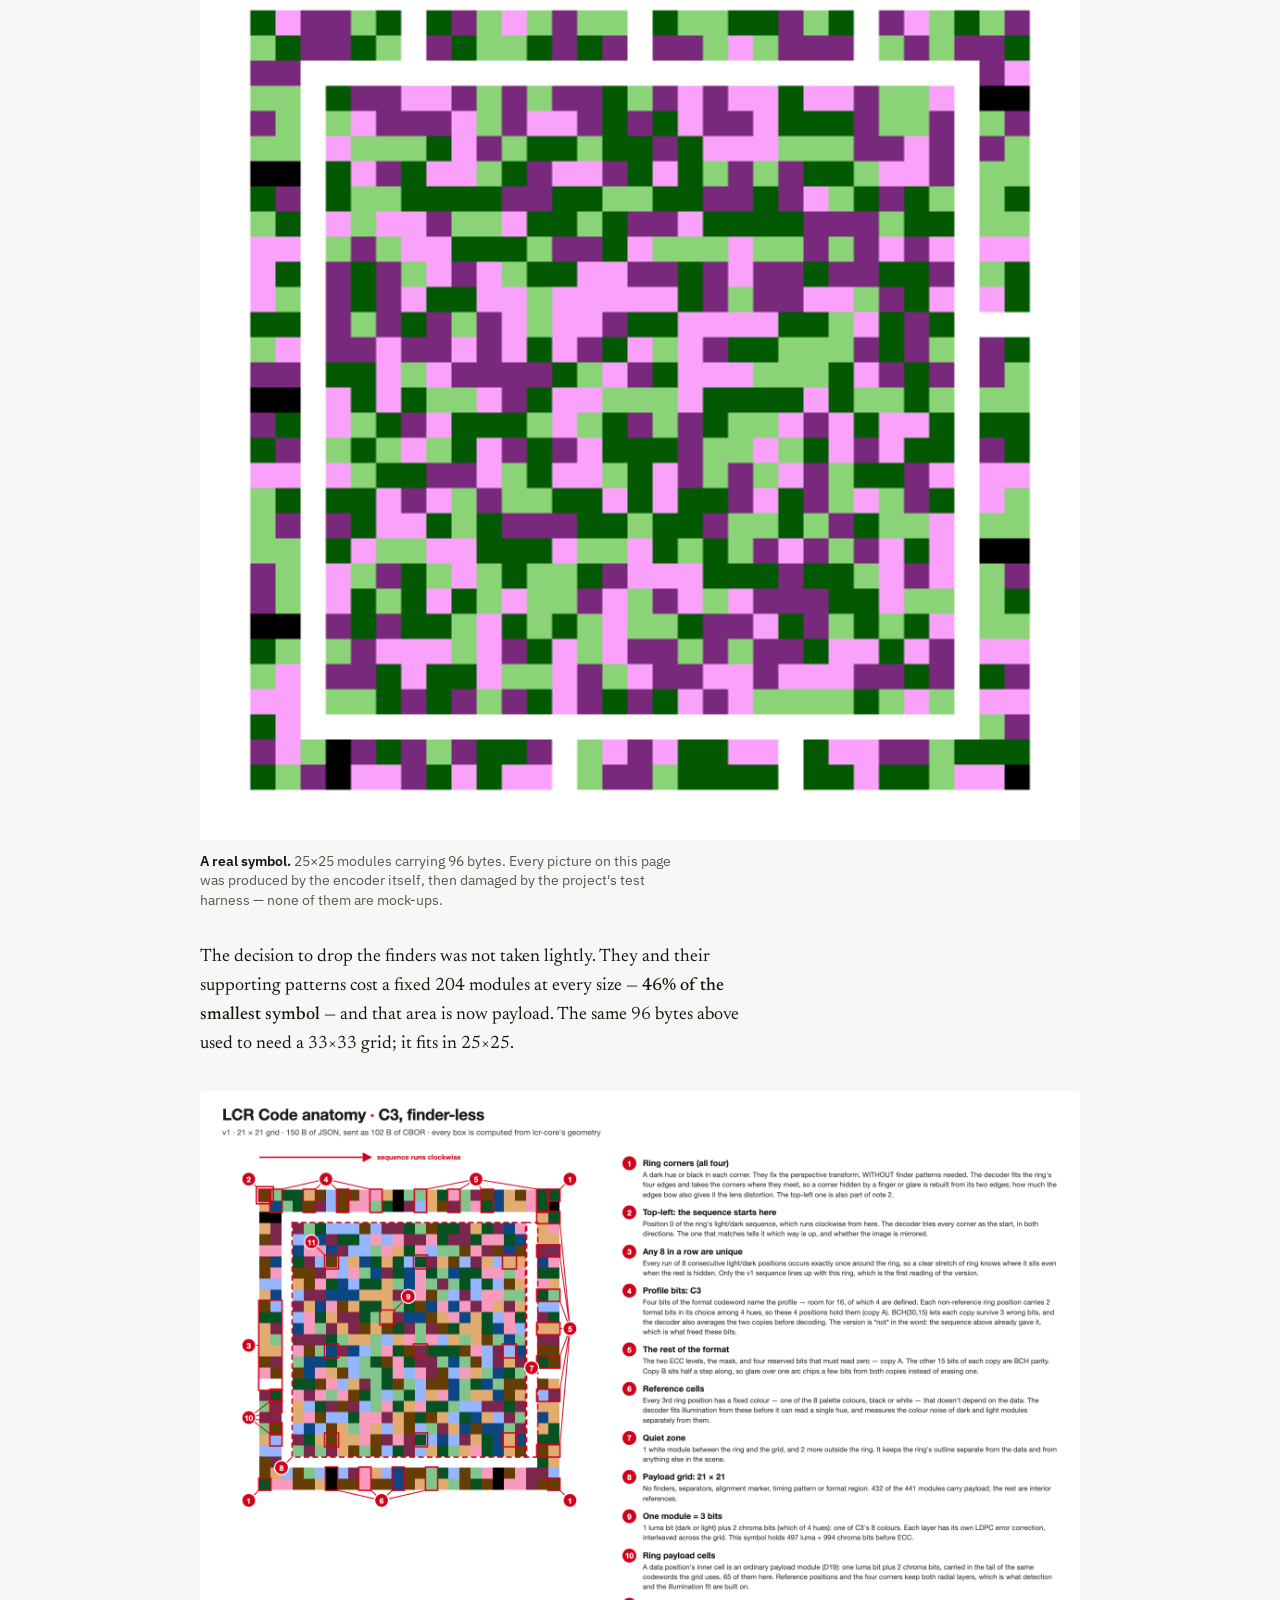
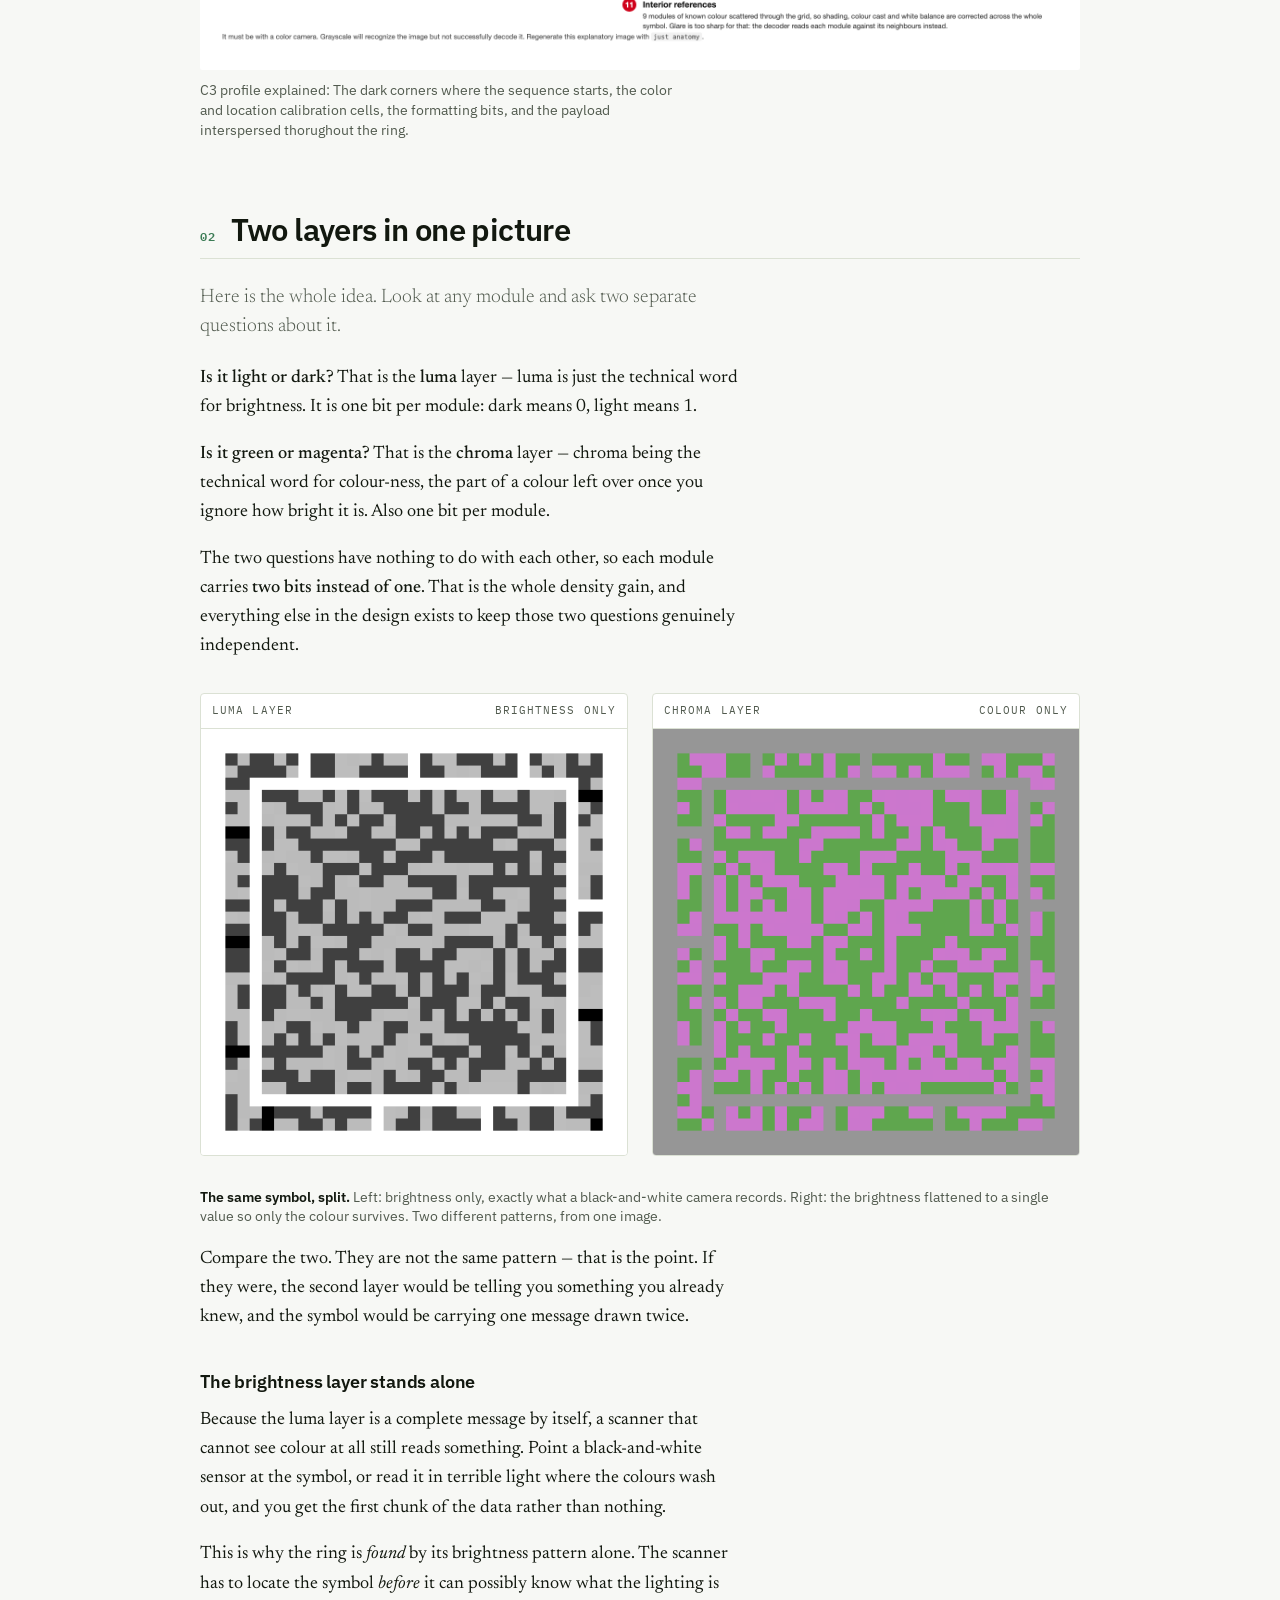
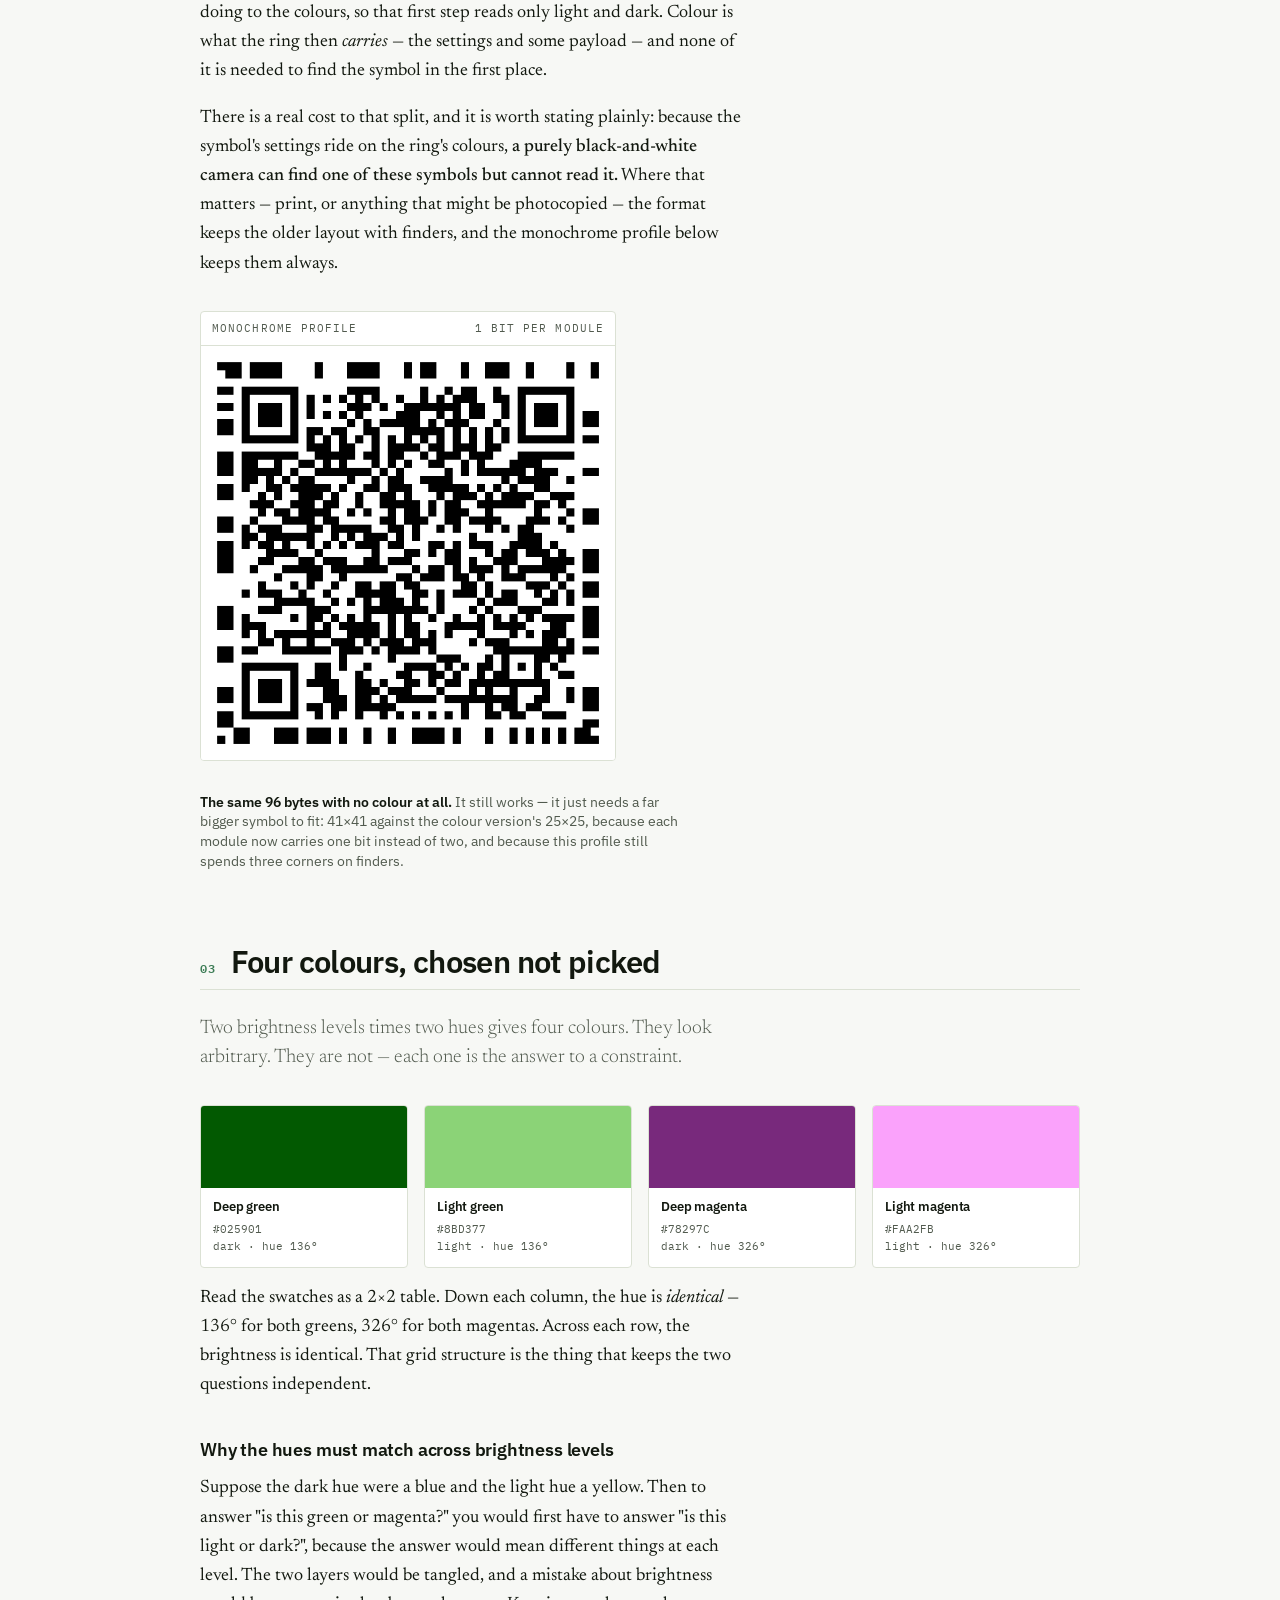
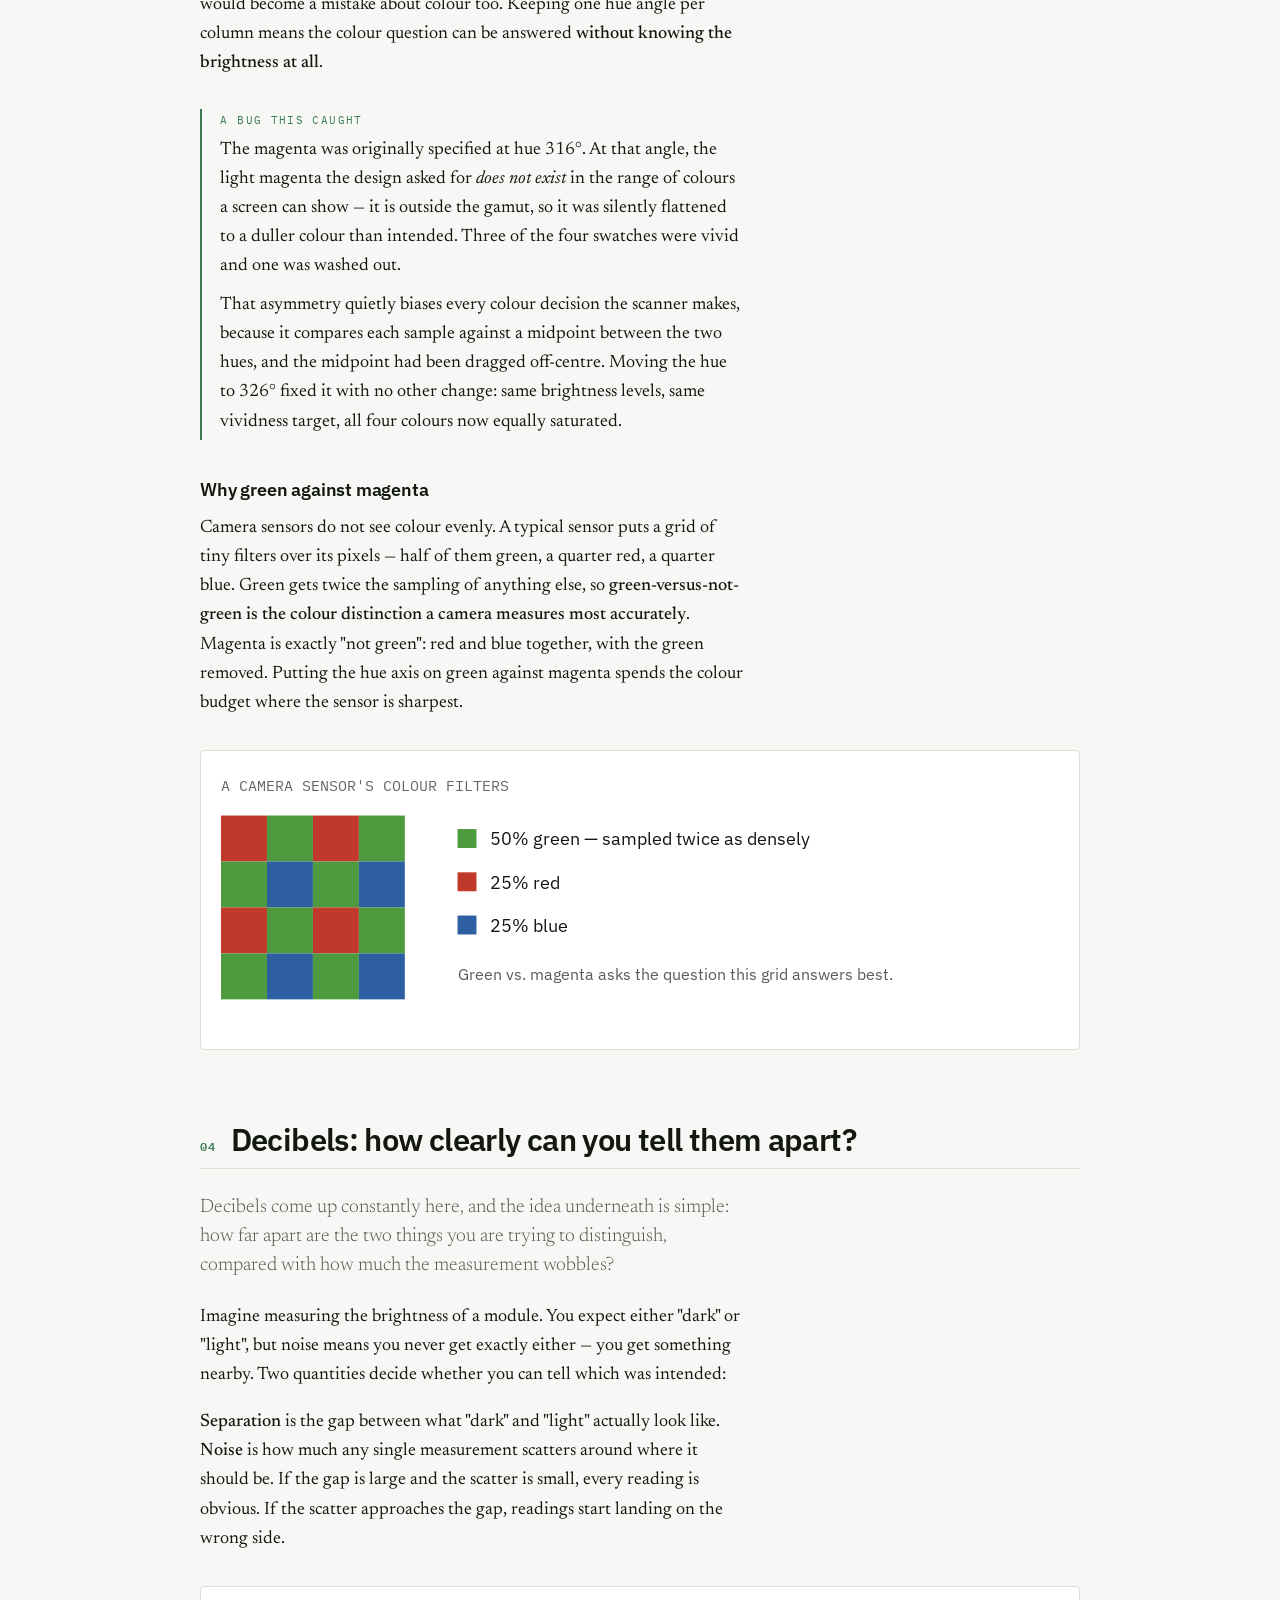
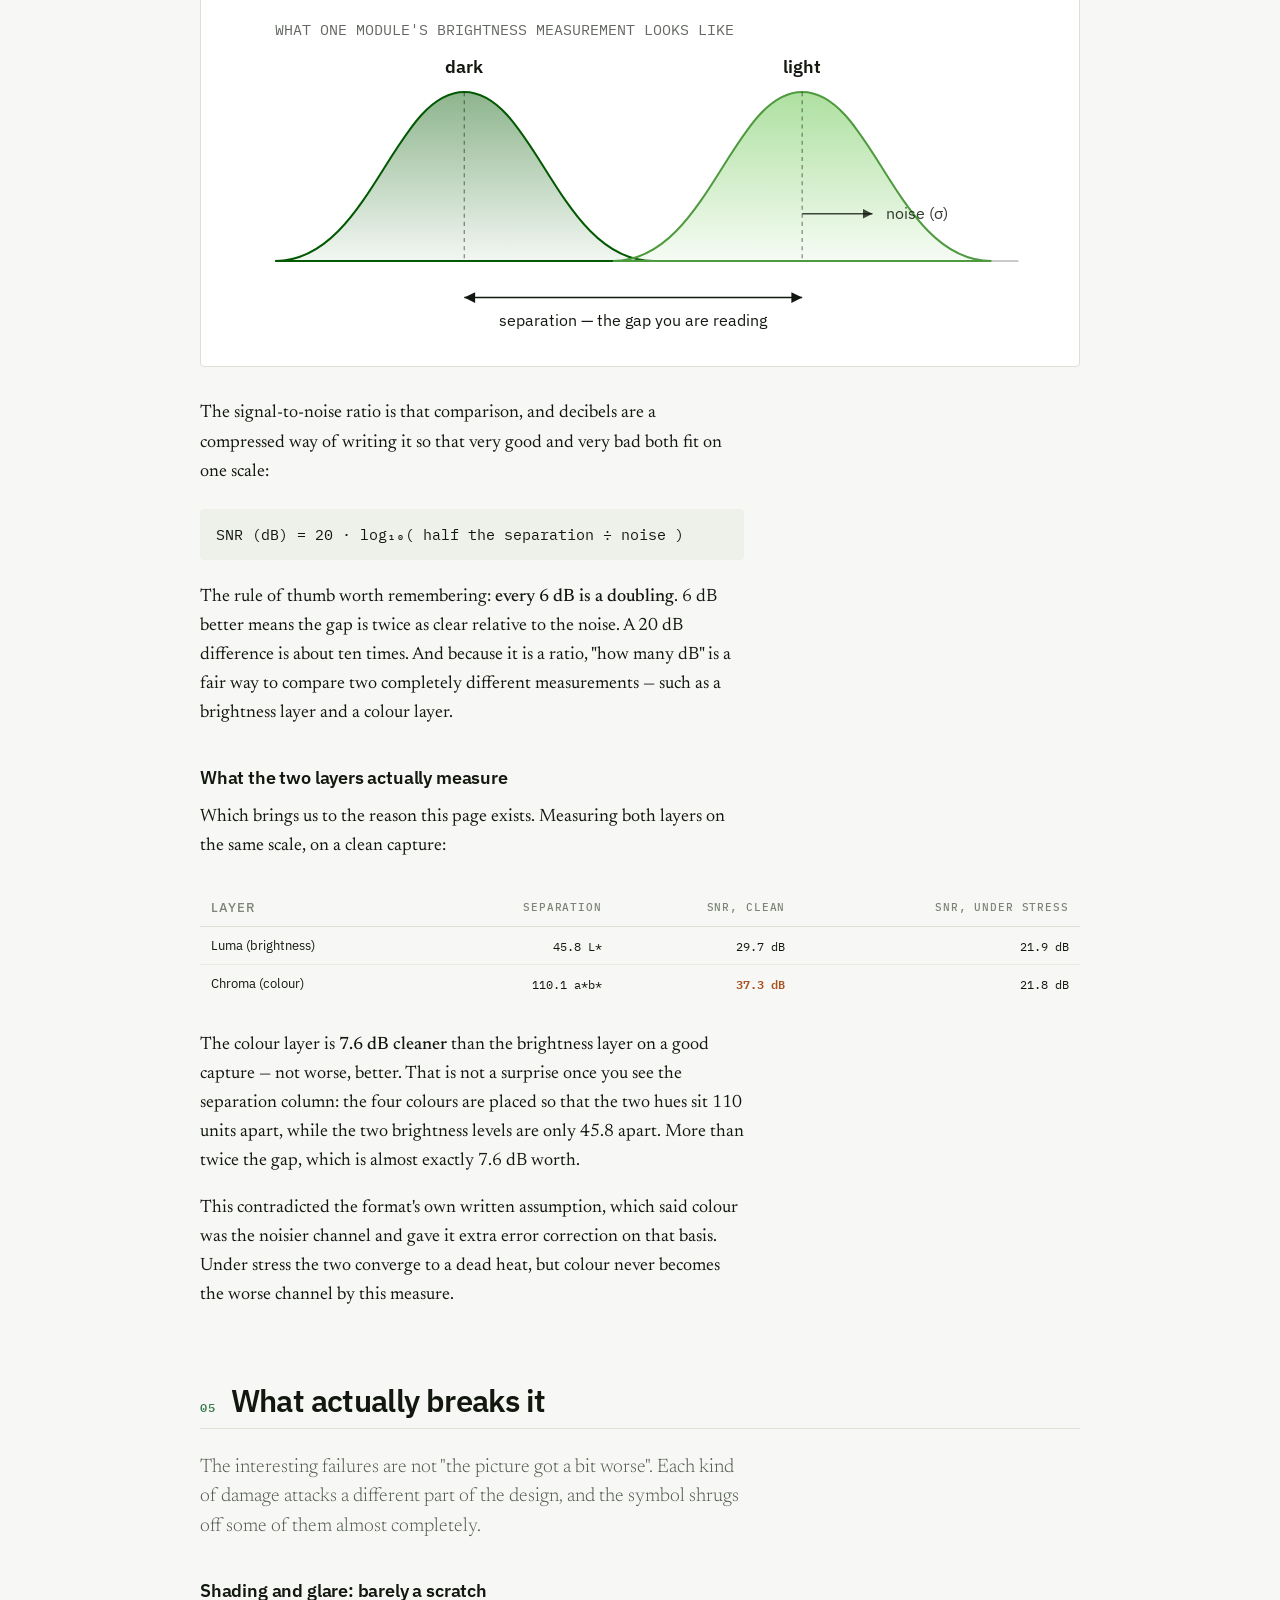
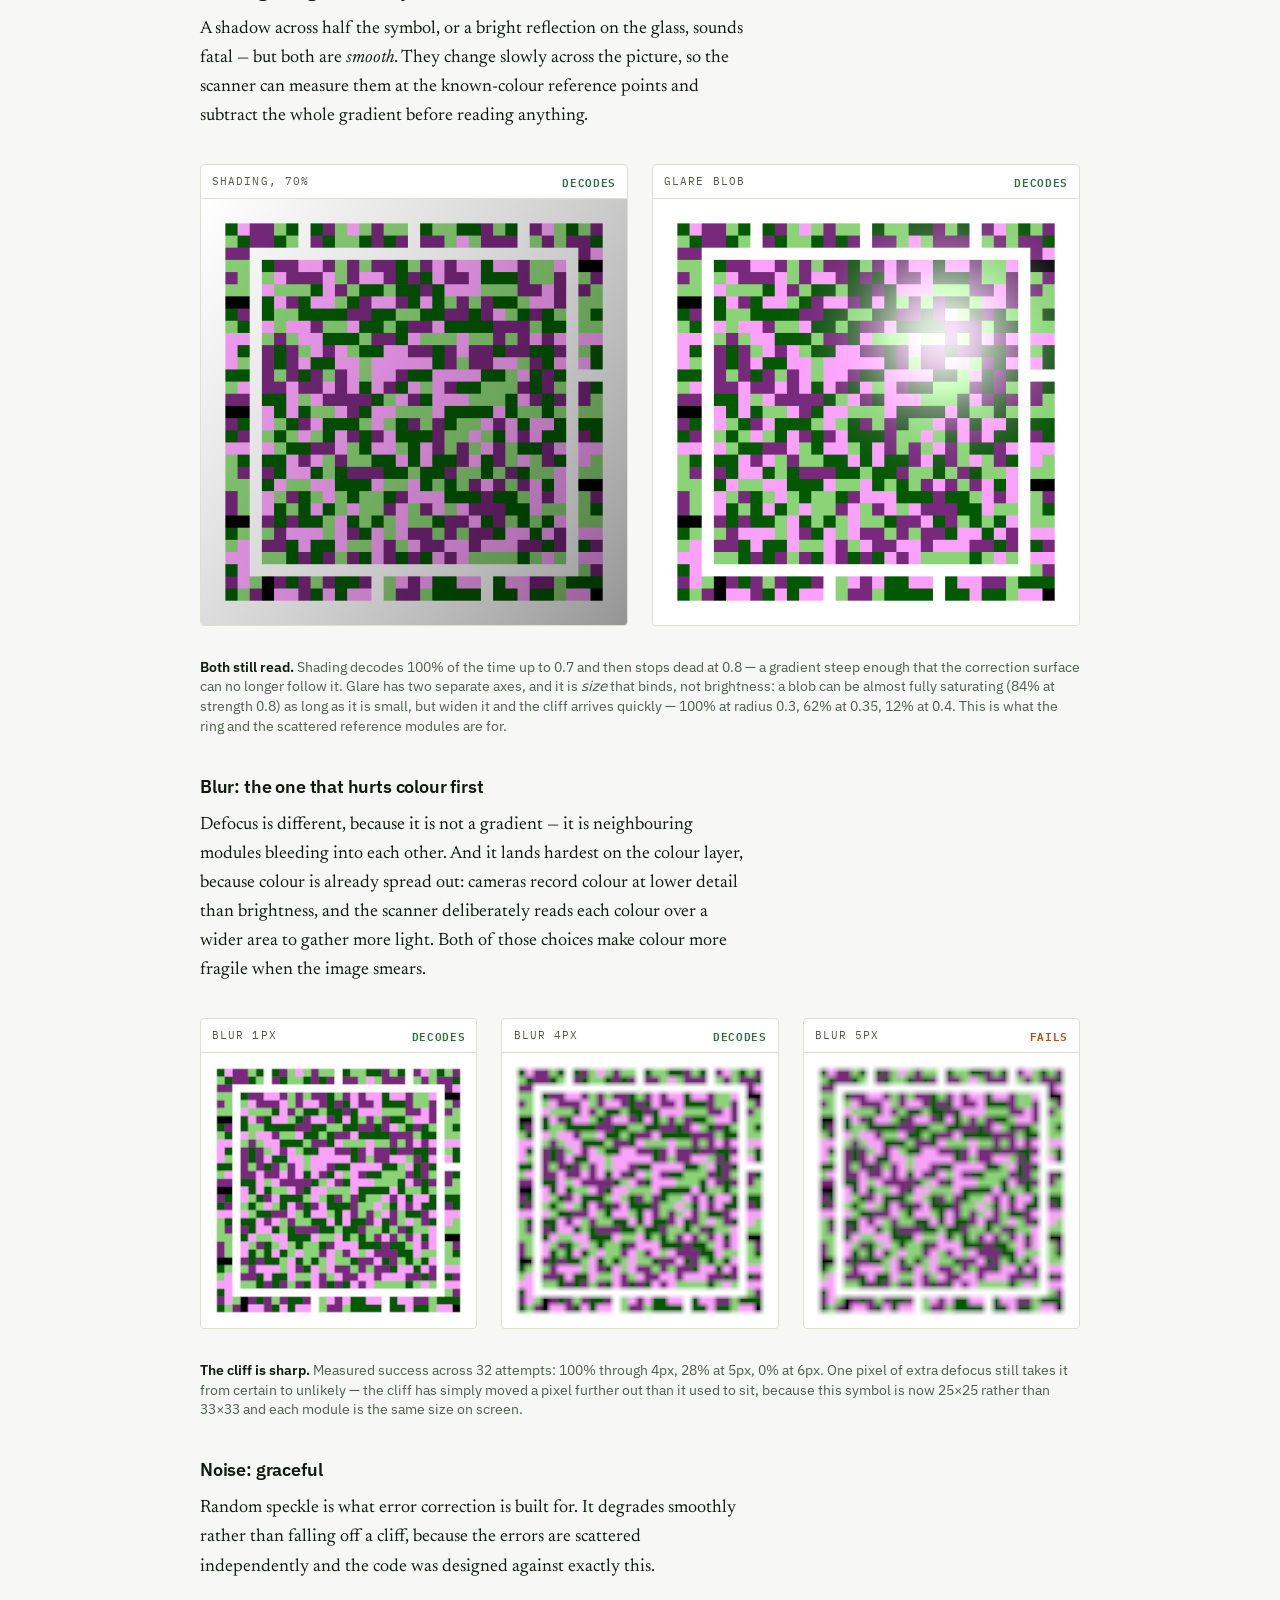
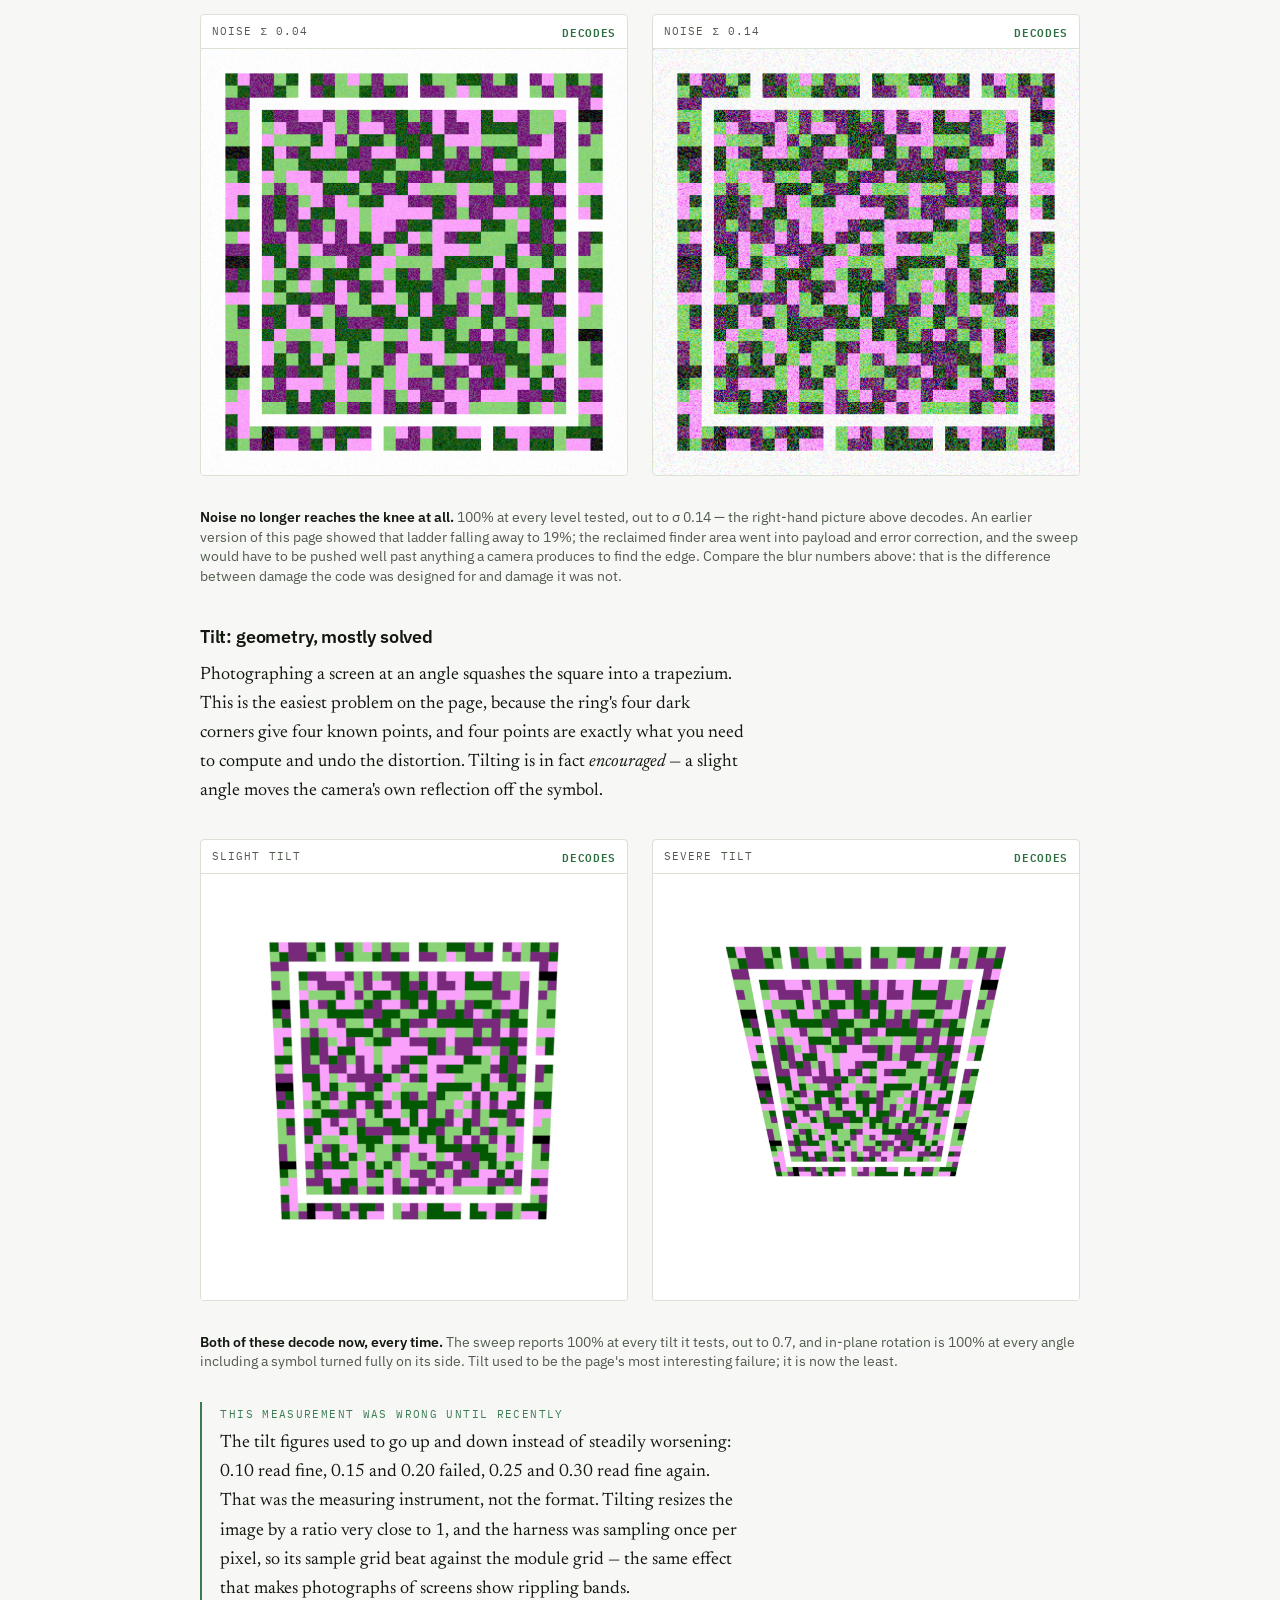
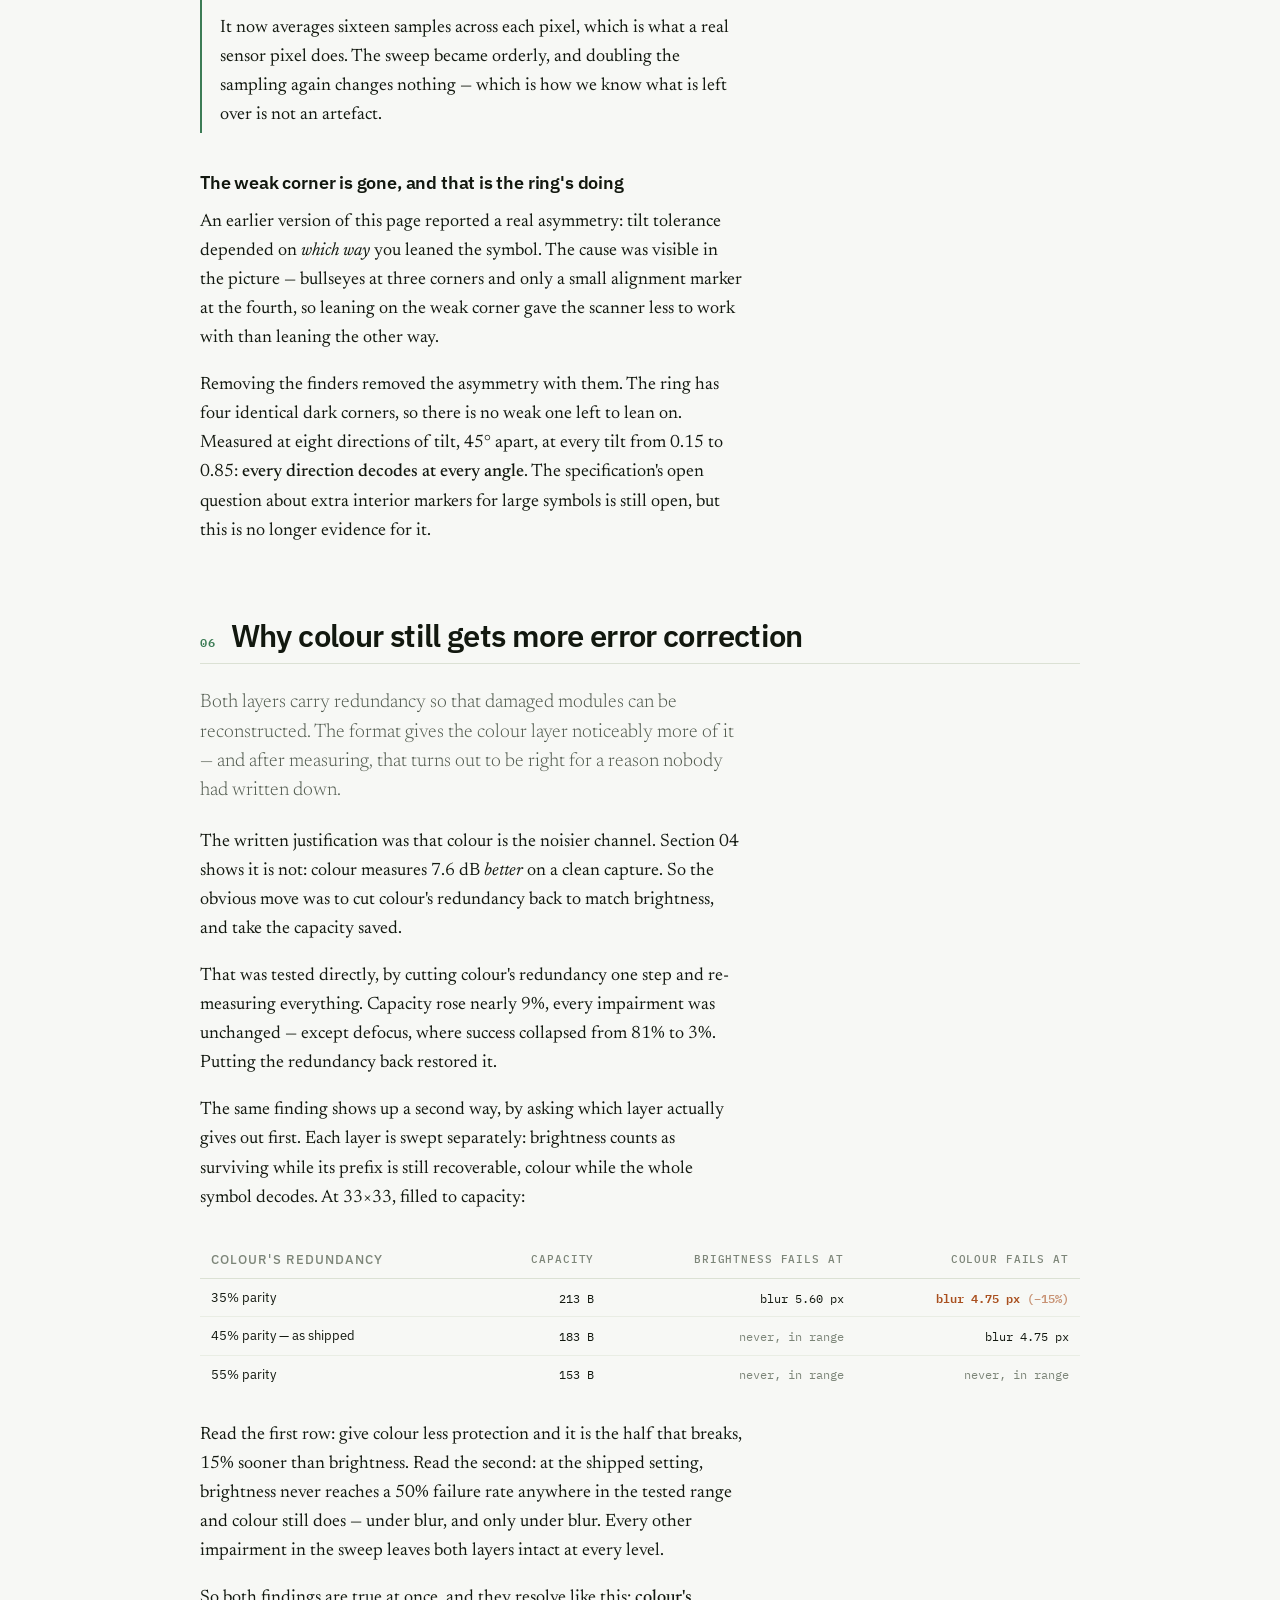
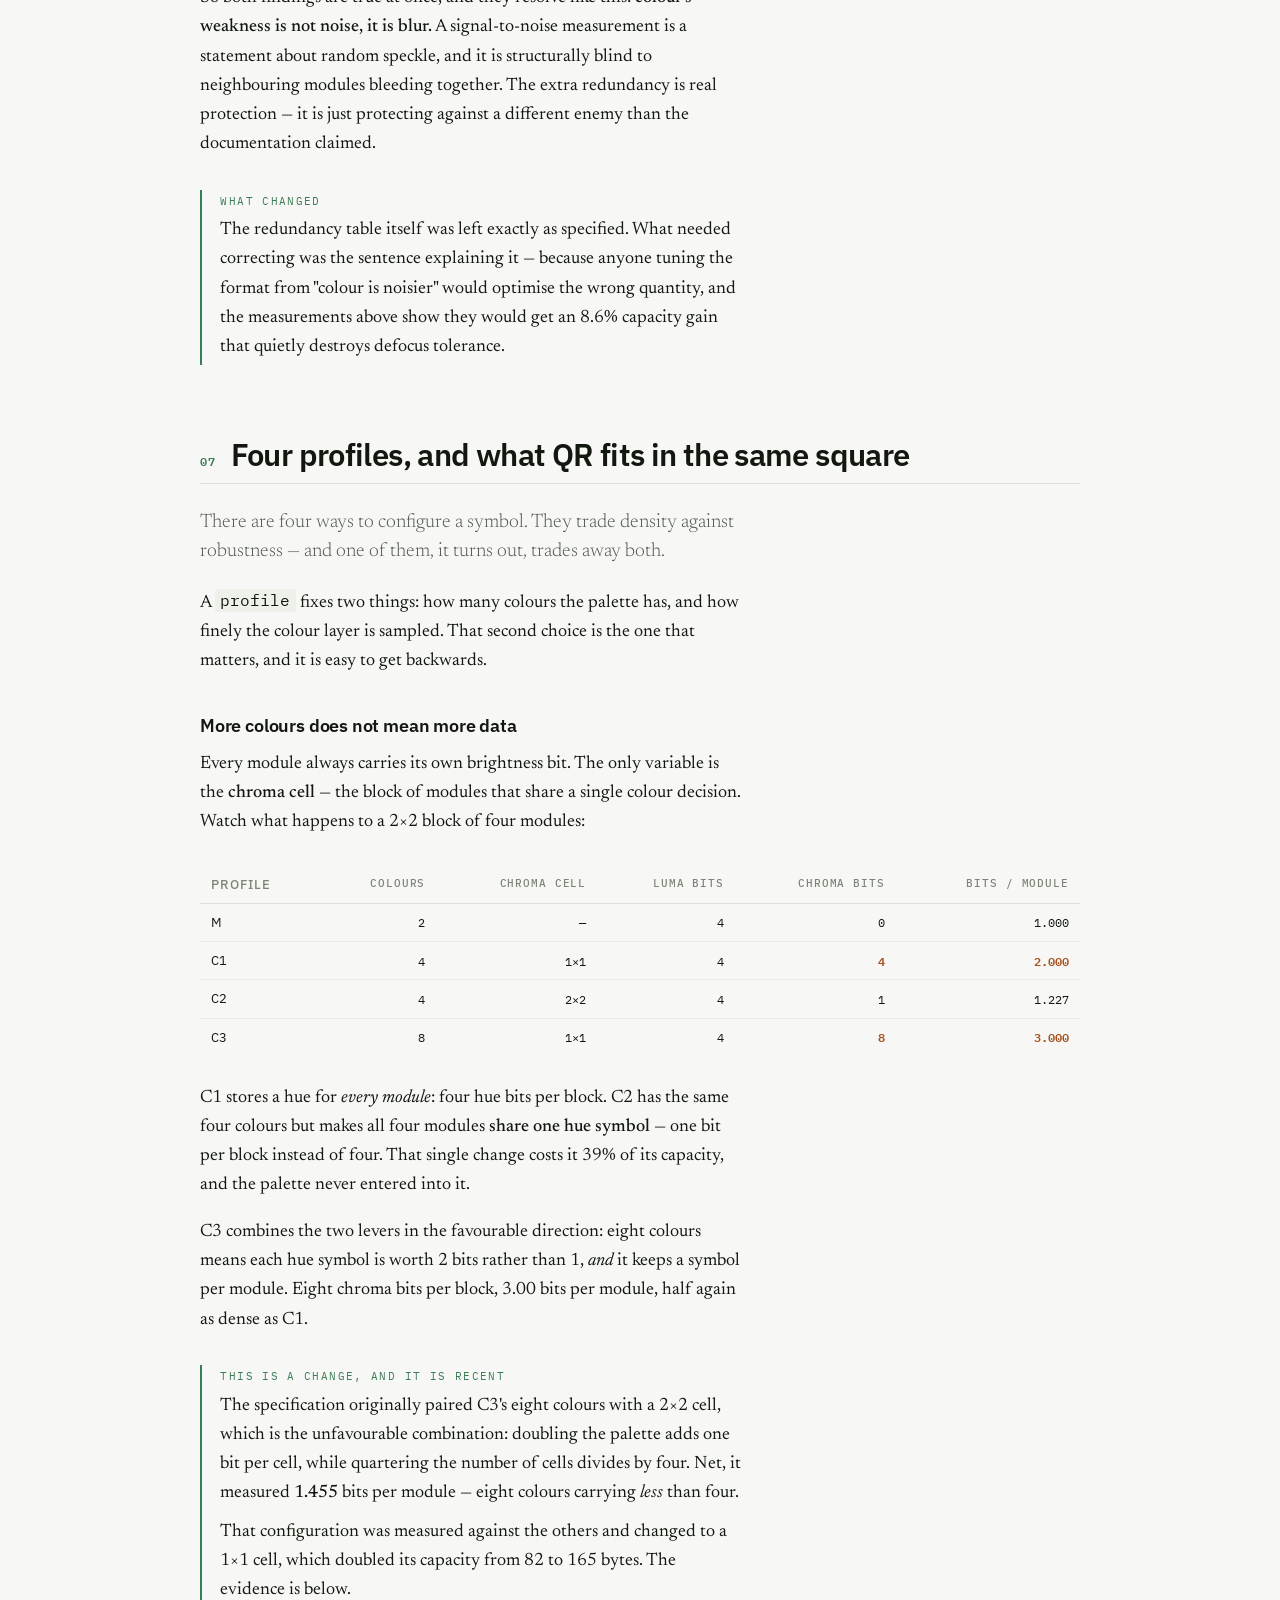
==== commit 79b7ff1d: "soft decisions vs hard decisions tests" ====
--- a/docs/explainer.html
+++ b/docs/explainer.html
@@ -462,7 +462,7 @@
 <header class="masthead">
   <p class="eyebrow">LCR Code · how the format works</p>
   <h1>Reading with <span class="lu">brightness</span> and <span class="ch">colour</span> at the same time</h1>
-  <p class="standfirst">An LCR Code carries two independent messages in one picture. One is written in light and dark, the other in green and magenta. Here is what that means, why it is worth doing, and what makes it fail.</p>
+  <p class="standfirst">An LCR Code carries two independent messages in one picture. One is written in light and dark, the other in green and magenta.</p>
 </header>
 
 <section id="try">
@@ -500,16 +500,16 @@
     <figcaption><b>A real symbol.</b> 25×25 modules carrying 96 bytes. Every picture on this page was produced by the encoder itself, then damaged by the project's test harness — none of them are mock-ups.</figcaption>
   </figure>
 
-  <p>Dropping the finders is worth more than it sounds. They and their supporting patterns cost a fixed 204 modules at every size — <strong>46% of the smallest symbol</strong> — and that area is now payload. The same 96 bytes above used to need a 33×33 grid; it fits in 25×25.</p>
+  <p>The decision to drop the finders was not taken lightly. They and their supporting patterns cost a fixed 204 modules at every size — <strong>46% of the smallest symbol</strong> — and that area is now payload. The same 96 bytes above used to need a 33×33 grid; it fits in 25×25.</p>
 
   <figure>
     <img src="../examples/anatomy-c3.png" alt="An annotated LCR Code symbol with every structural part boxed in red and numbered, and a legend explaining each one." width="950">
-    <figcaption><b>Every part, labelled.</b> The same ring, on an eight-colour symbol, with each piece boxed: the dark corners, where the sequence starts, the calibration cells, the format bits and the payload. Generated from the format's own geometry, so it cannot drift from the code.</figcaption>
+    <figcaption>C3 profile explained: The dark corners where the sequence starts, the color and location calibration cells, the formatting bits, and the payload interspersed thorughout the ring.</figcaption>
   </figure>
 </section>
 
 <section>
-  <div class="shead"><span class="snum">02</span><h2>Two messages, one picture</h2></div>
+  <div class="shead"><span class="snum">02</span><h2>Two layers in one picture</h2></div>
 
   <p class="lead">Here is the whole idea. Look at any module and ask two separate questions about it.</p>
 
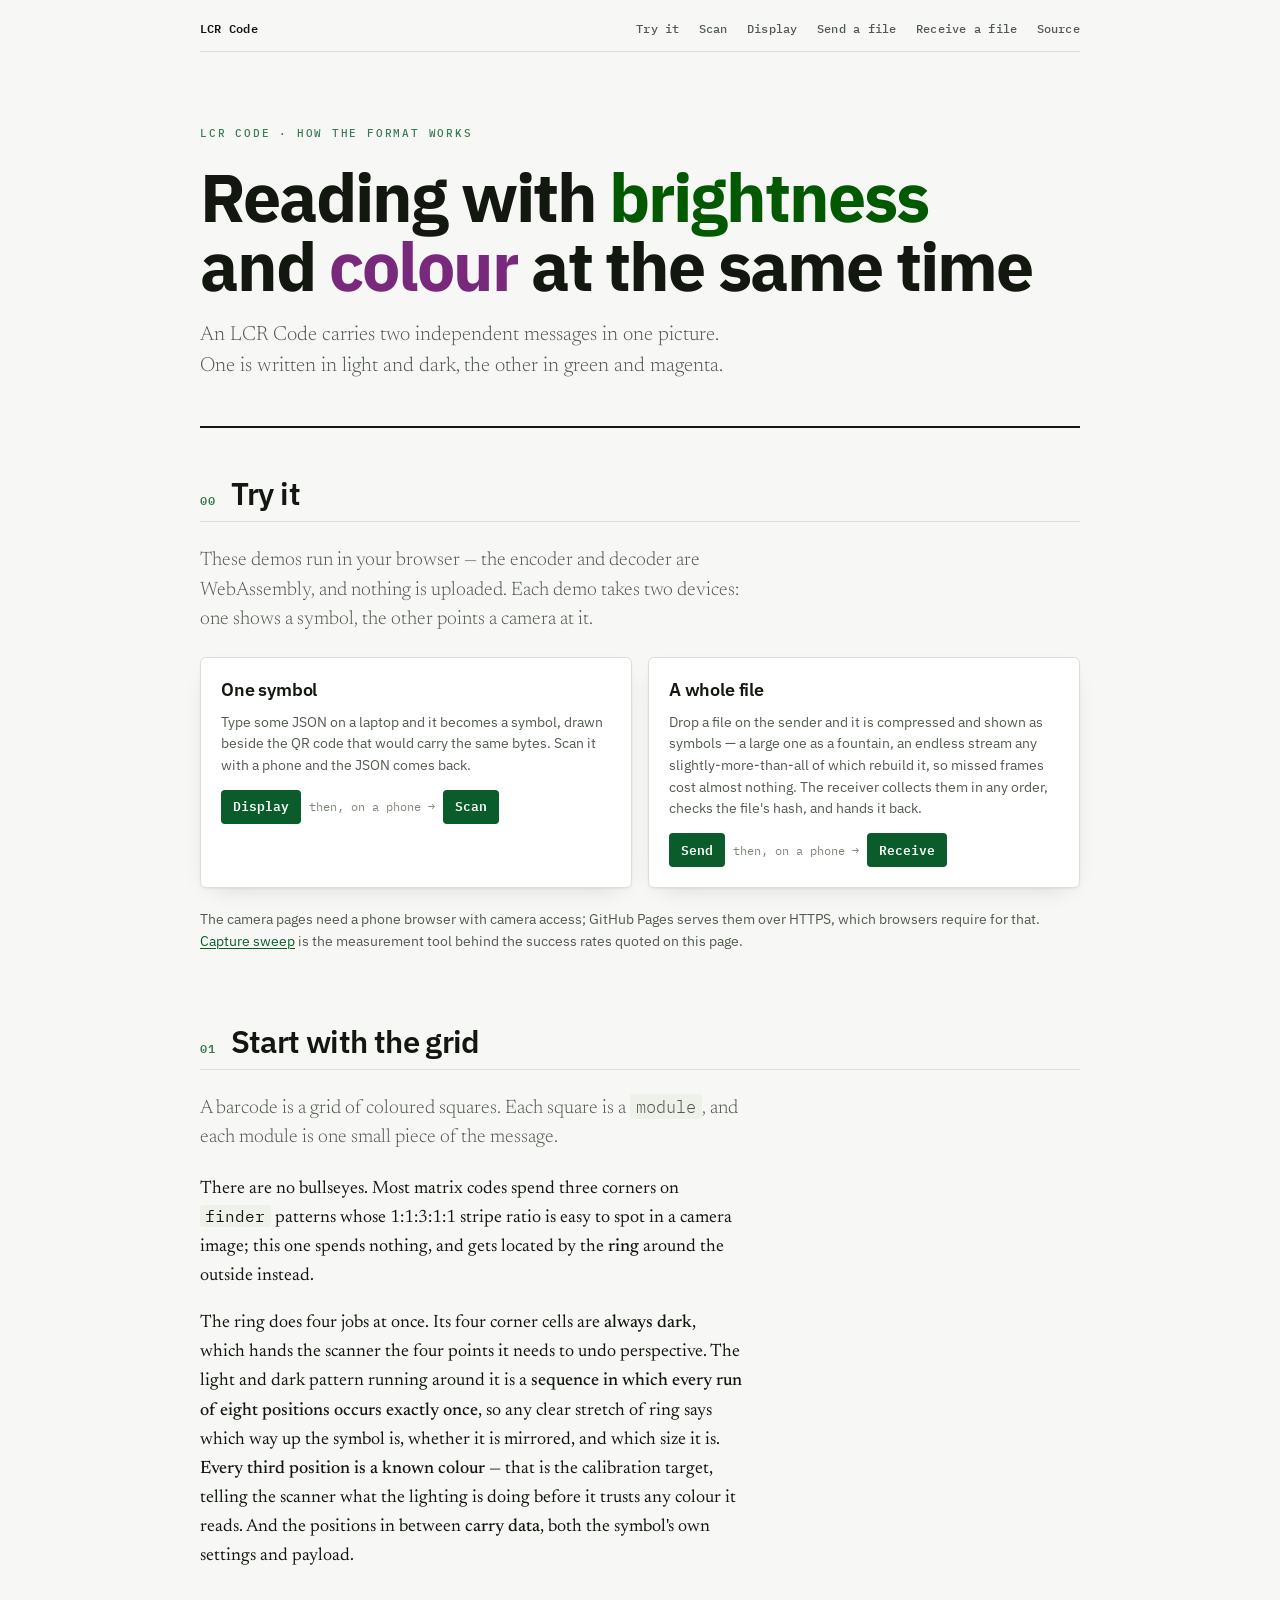
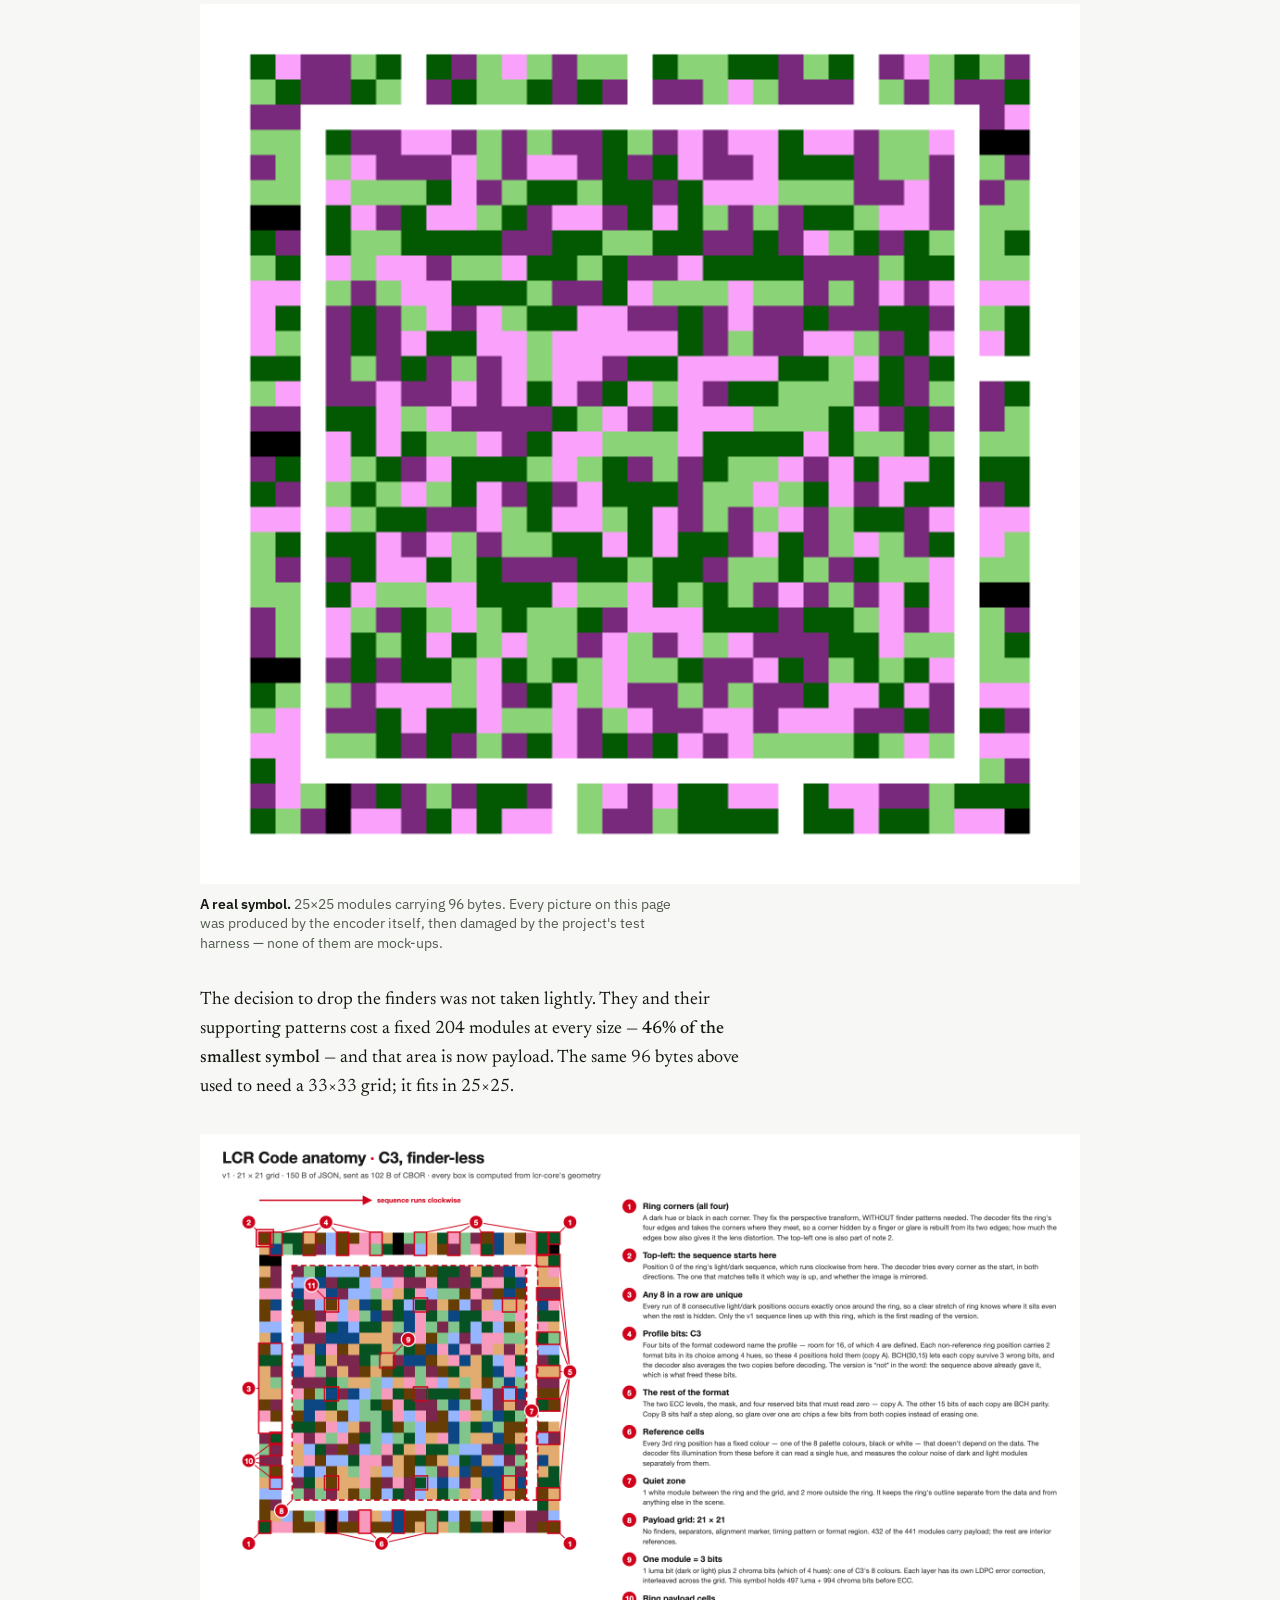
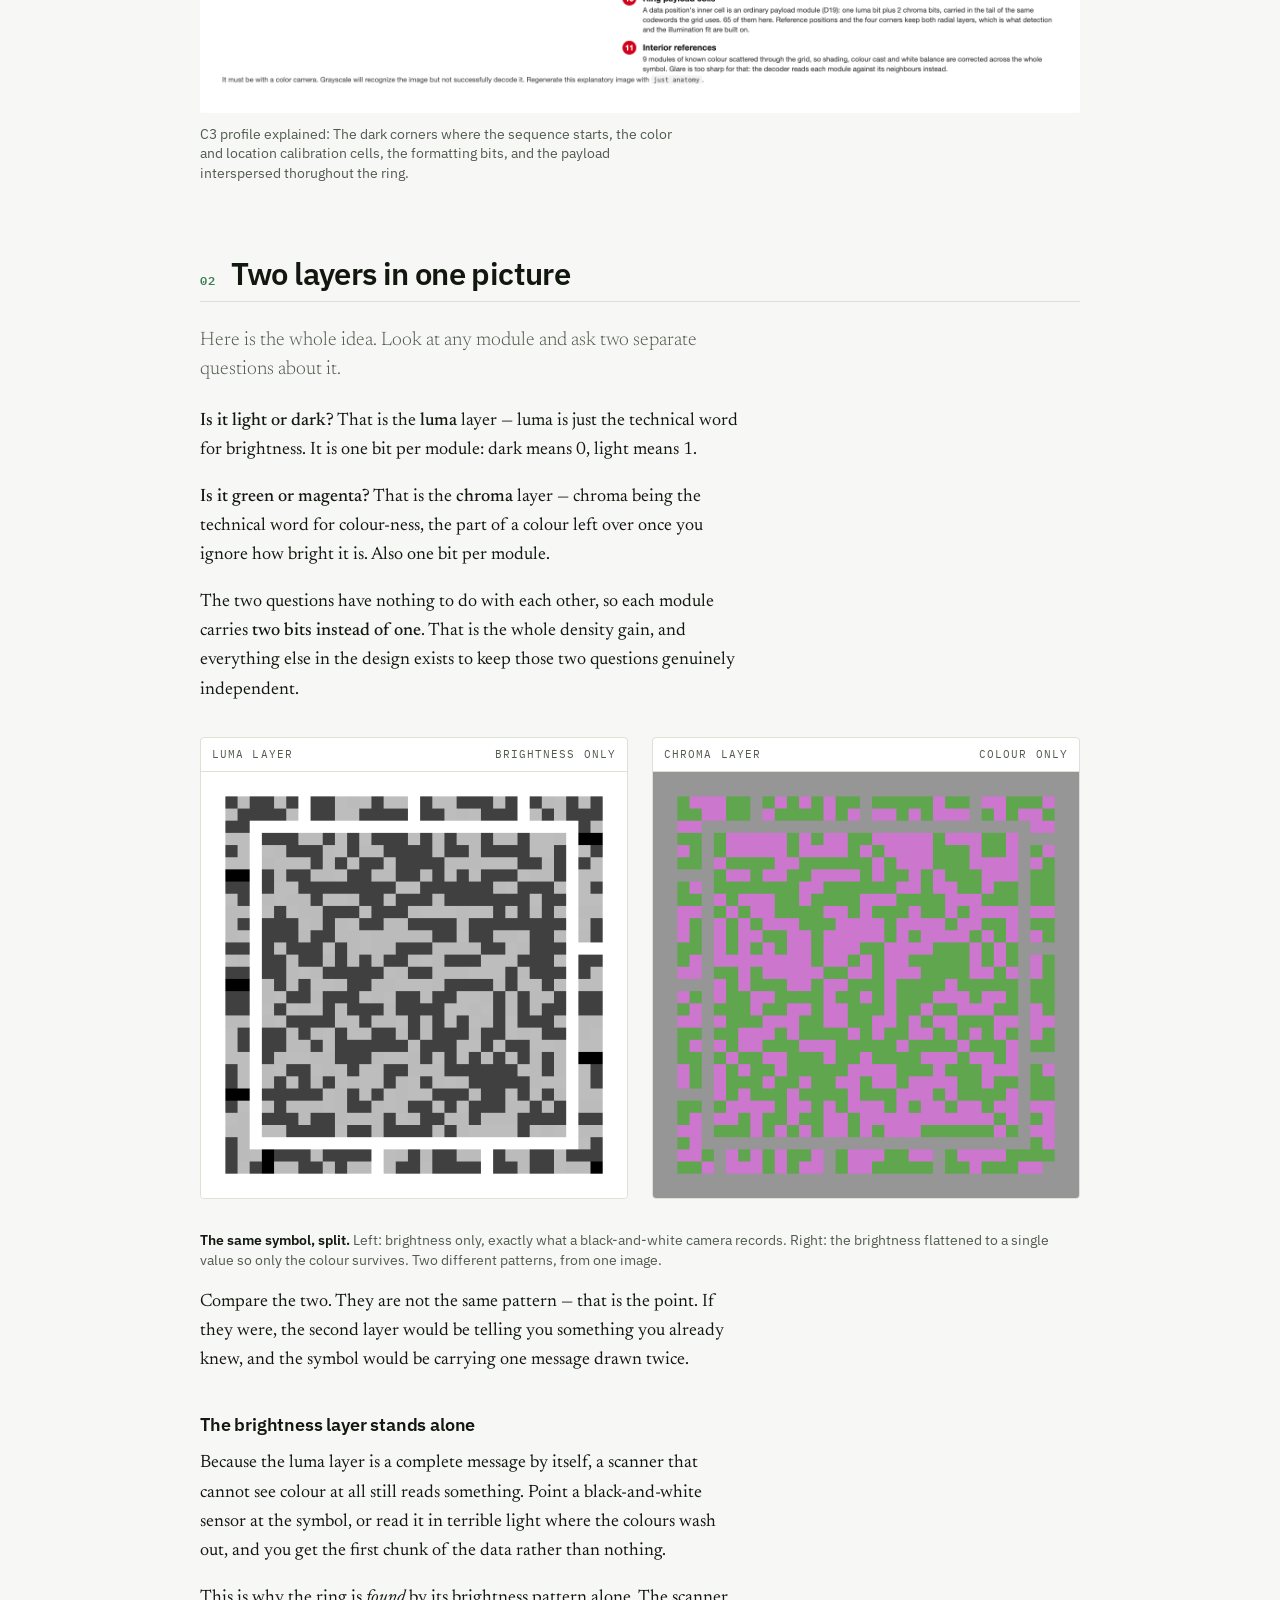
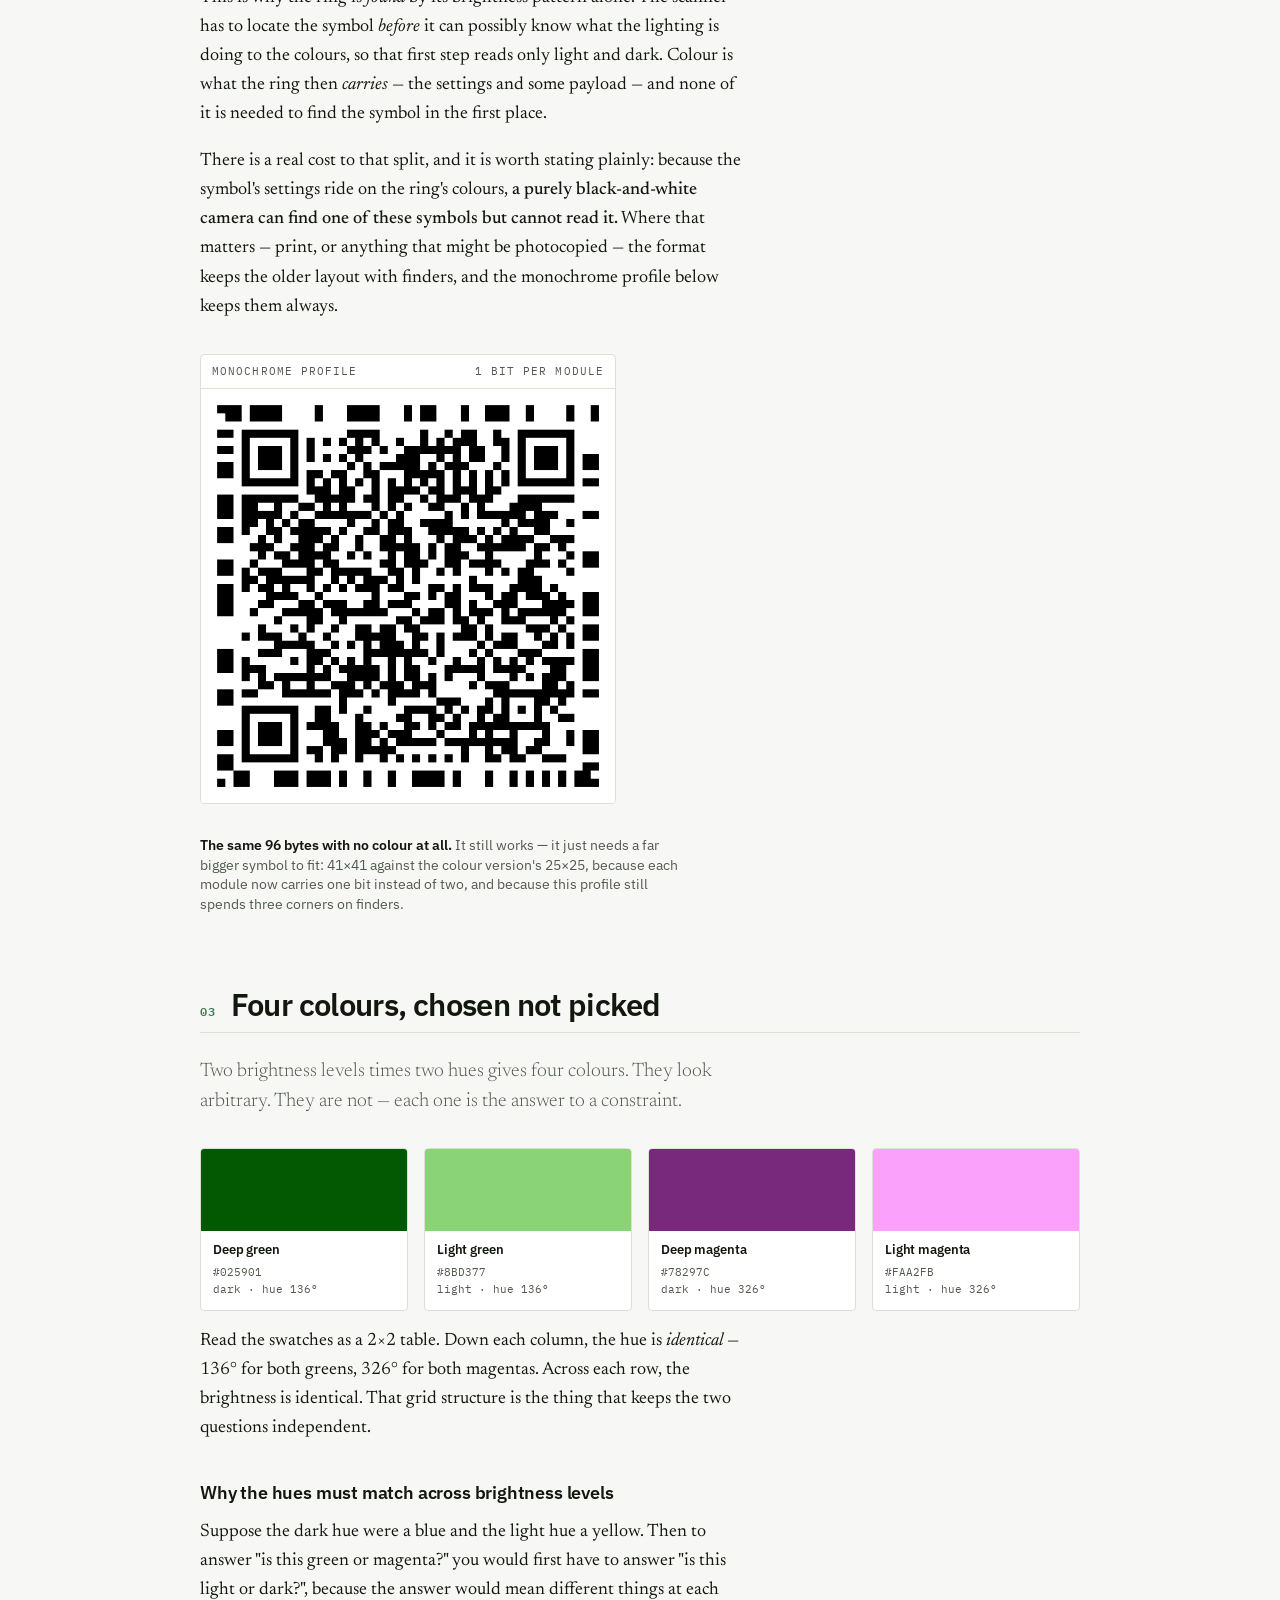
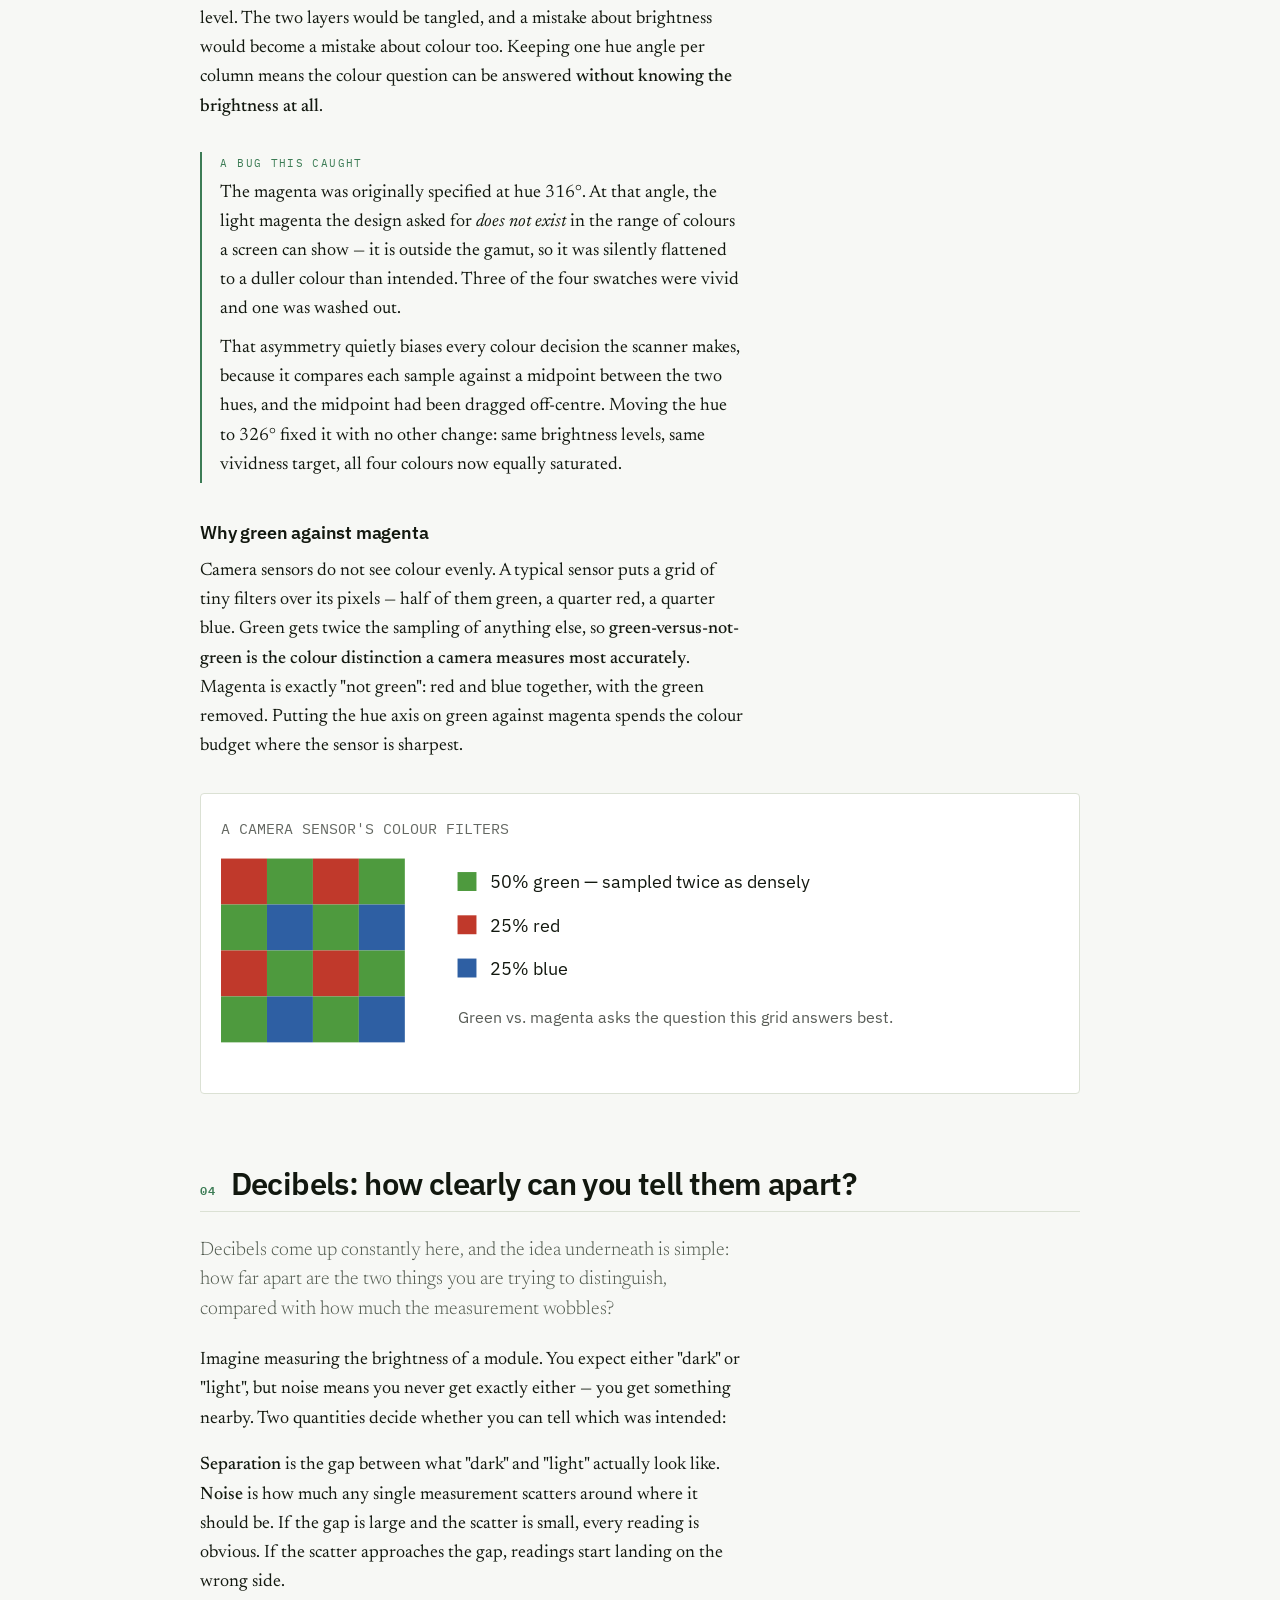
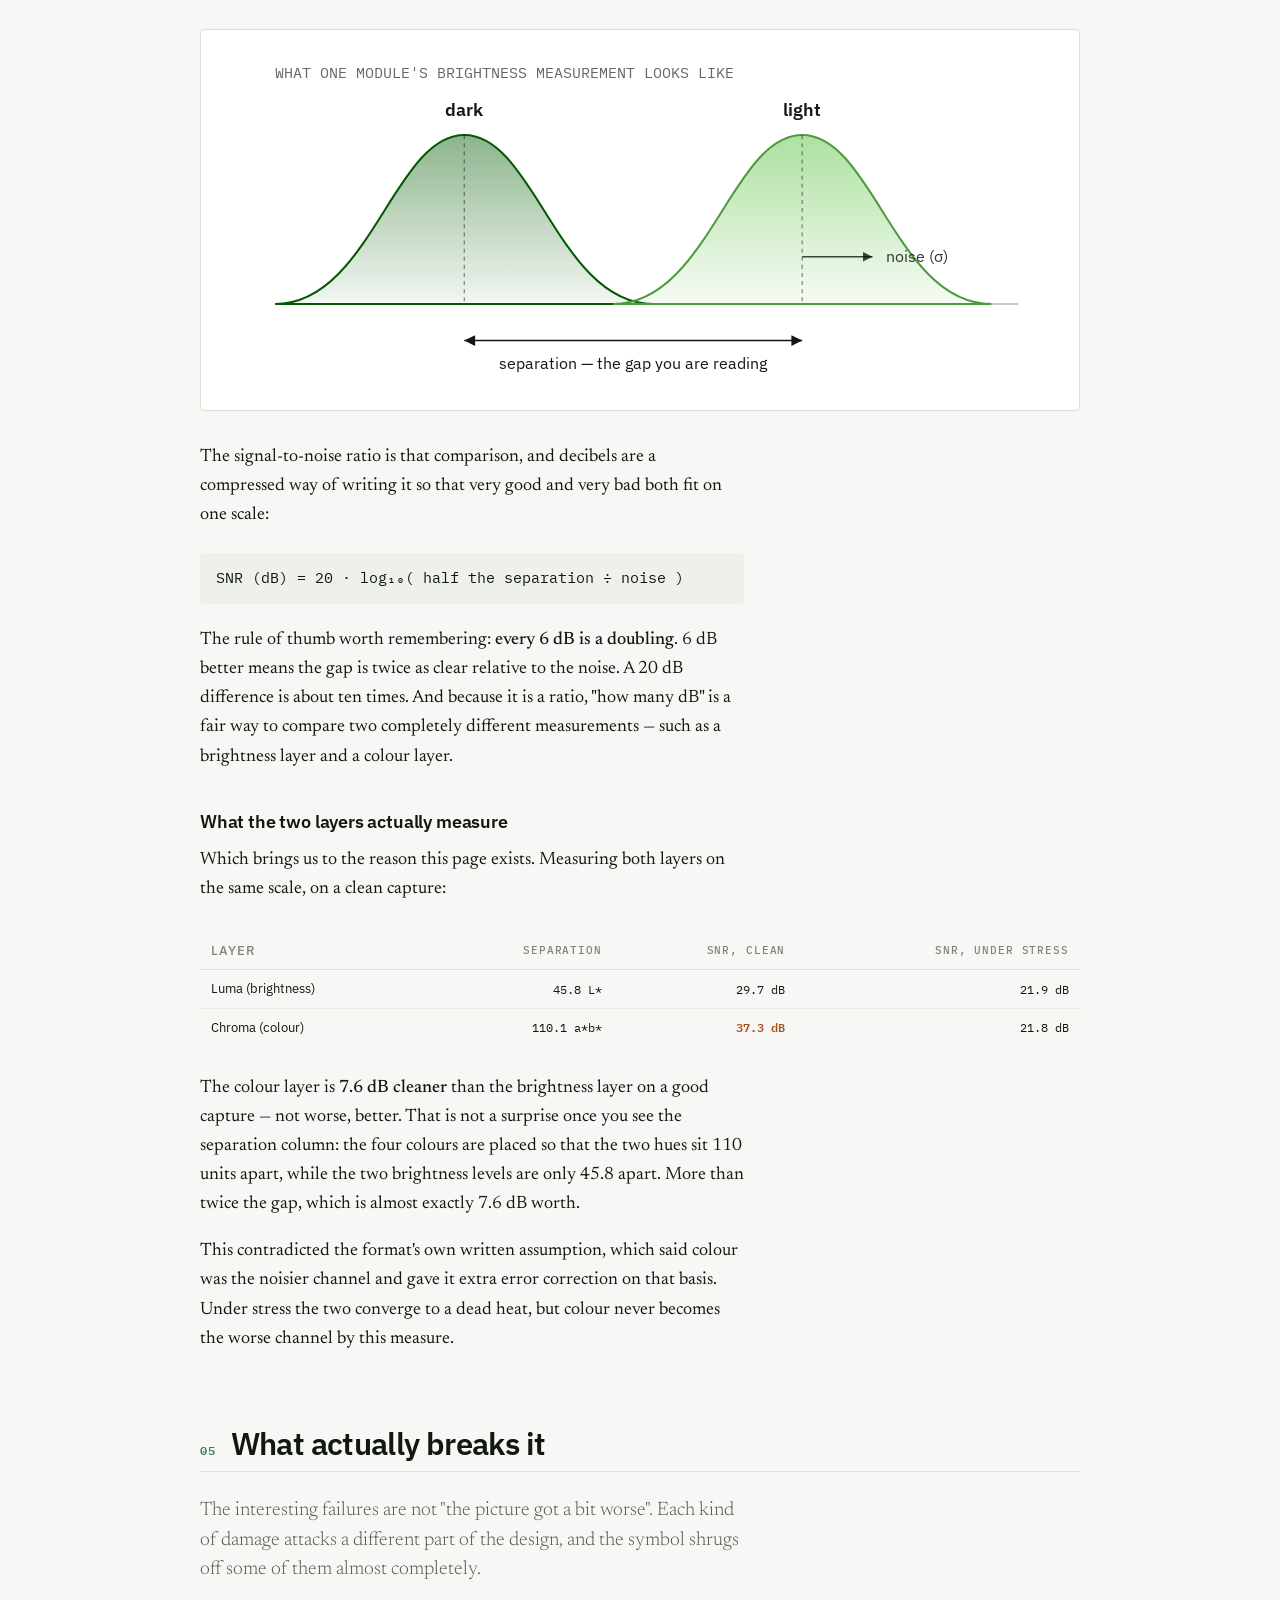
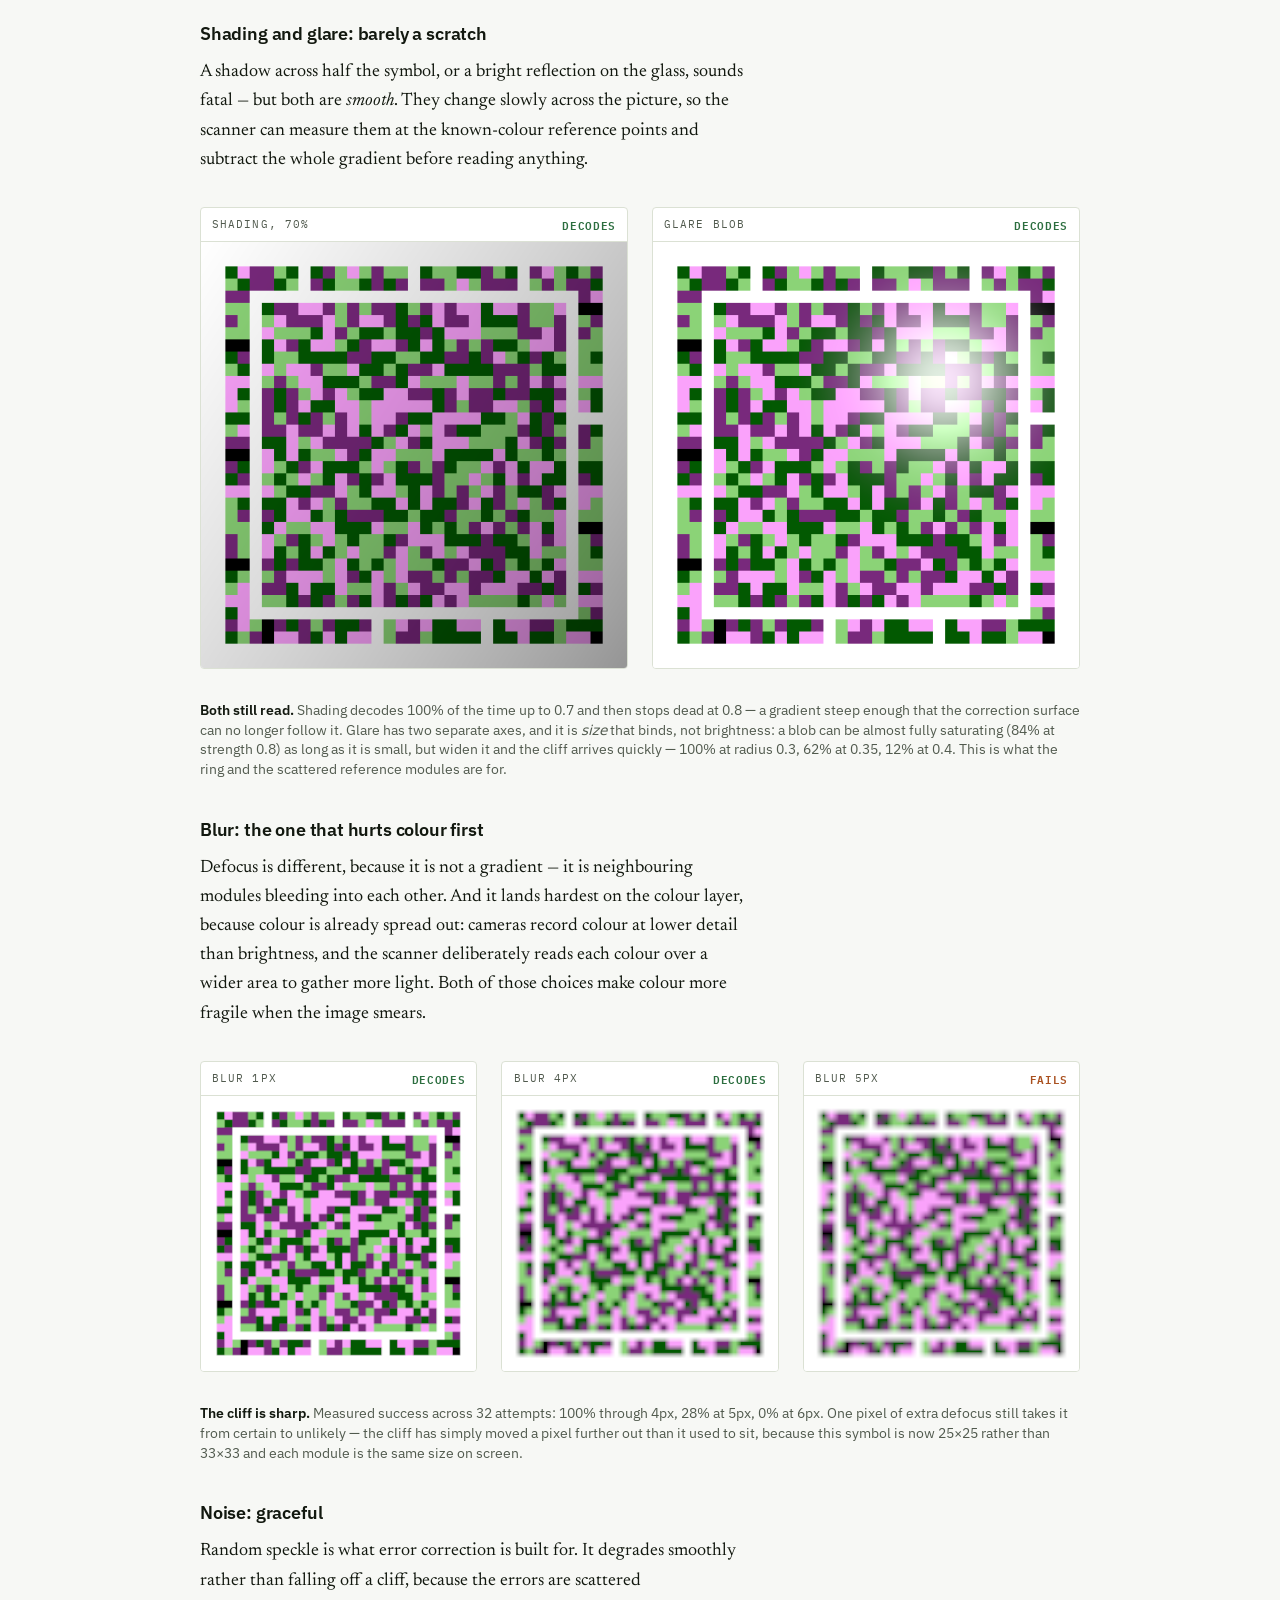
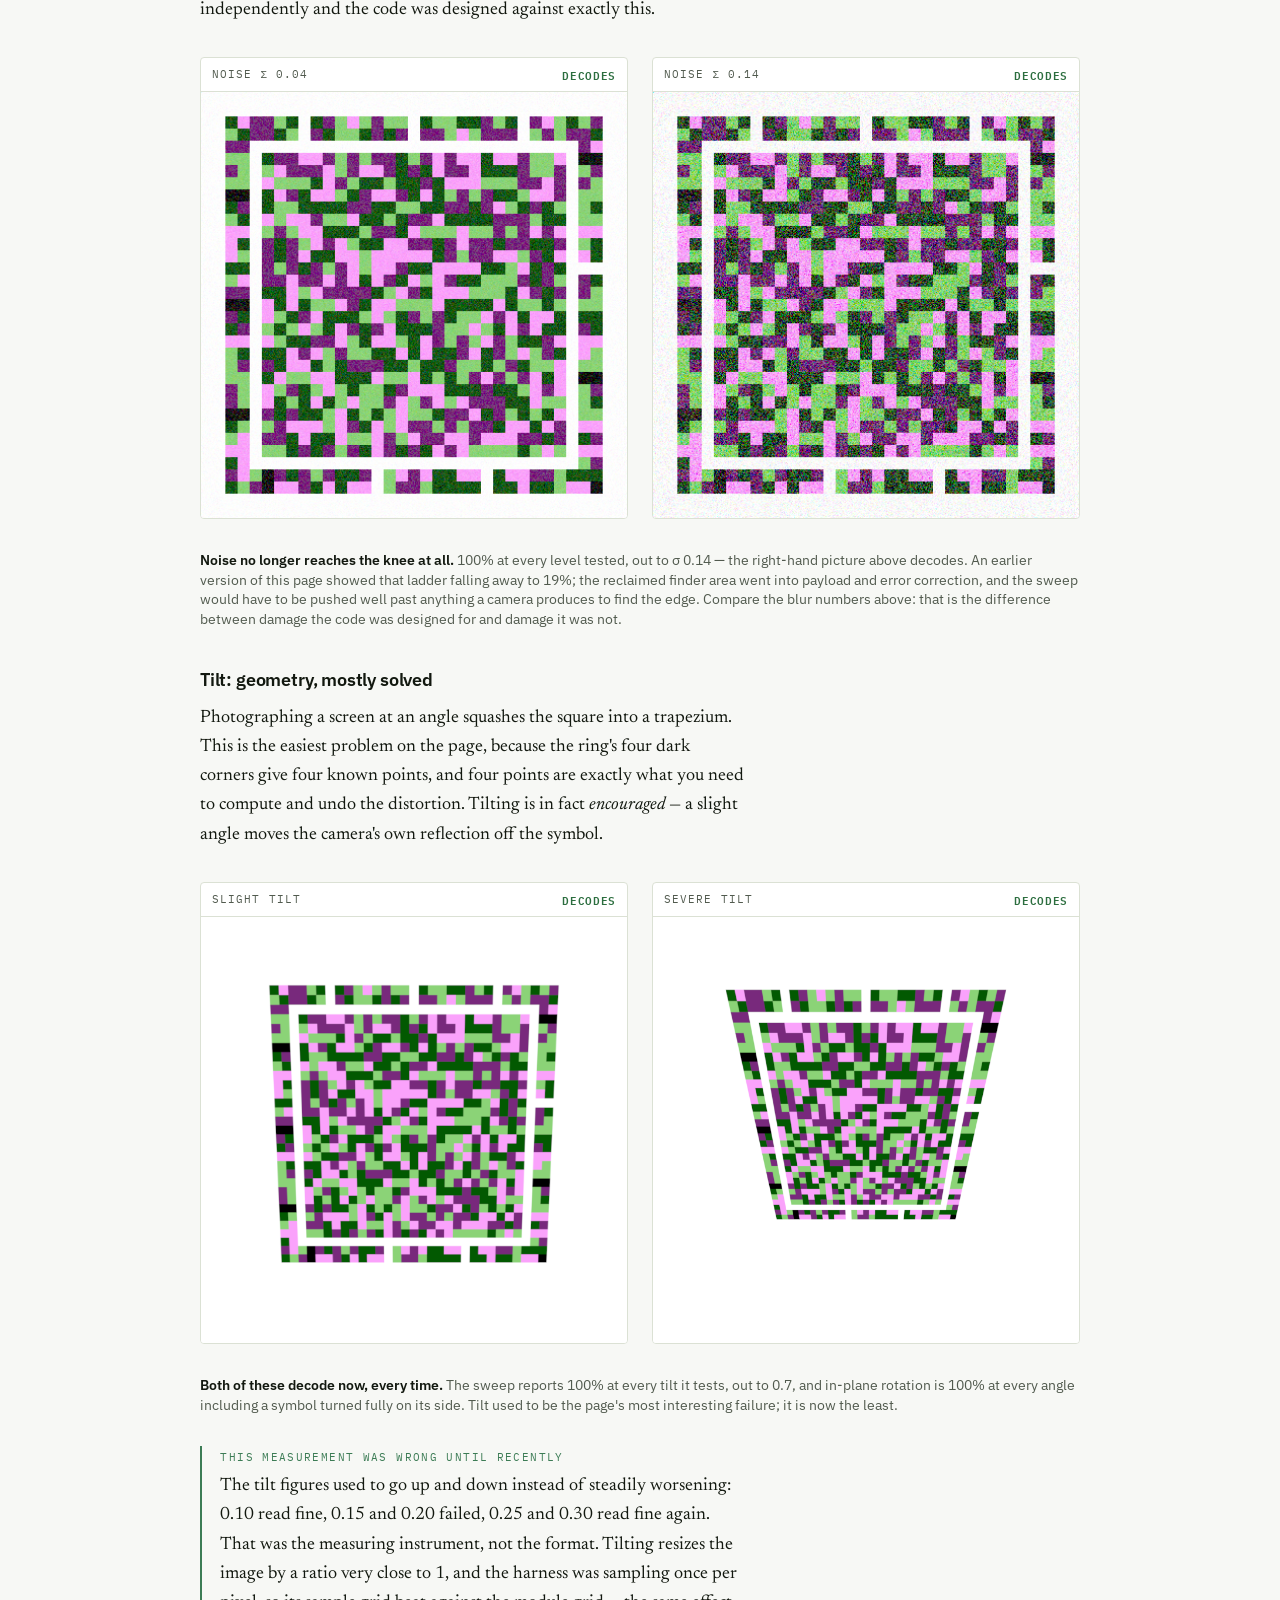
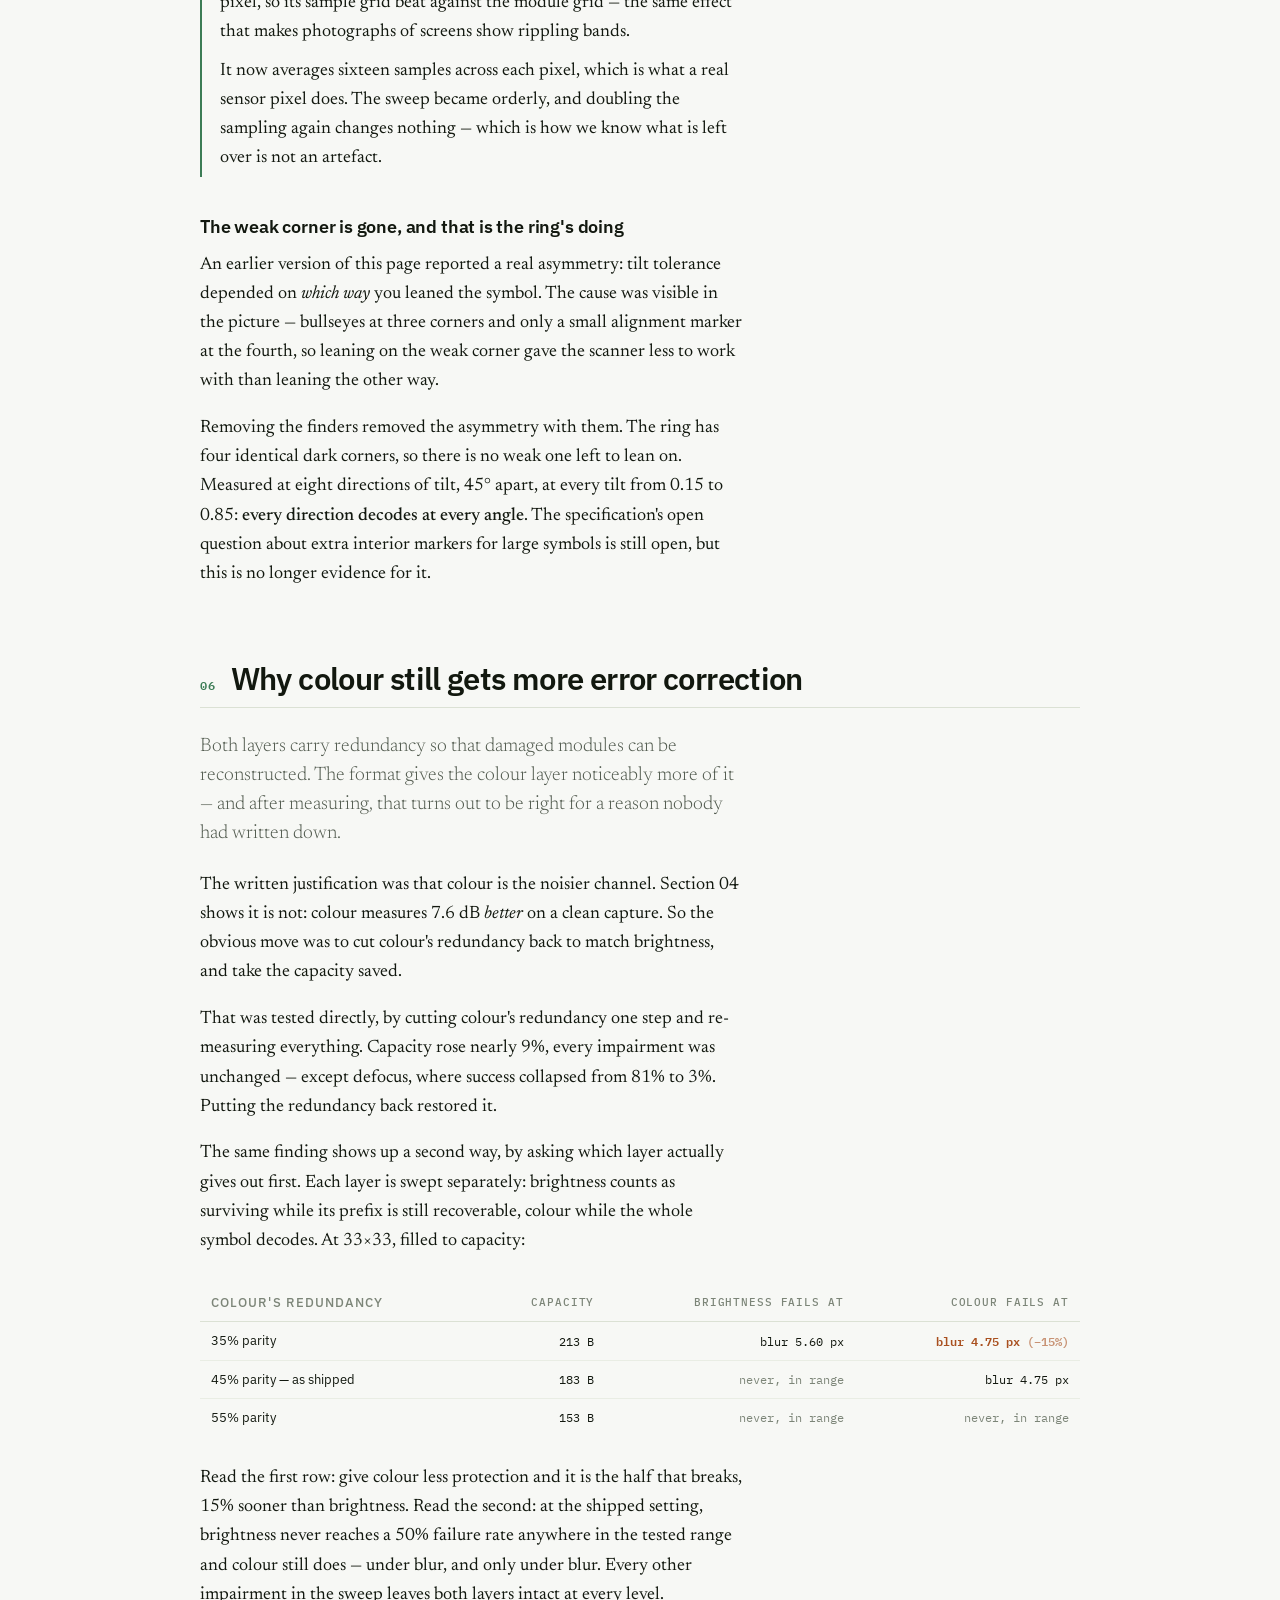
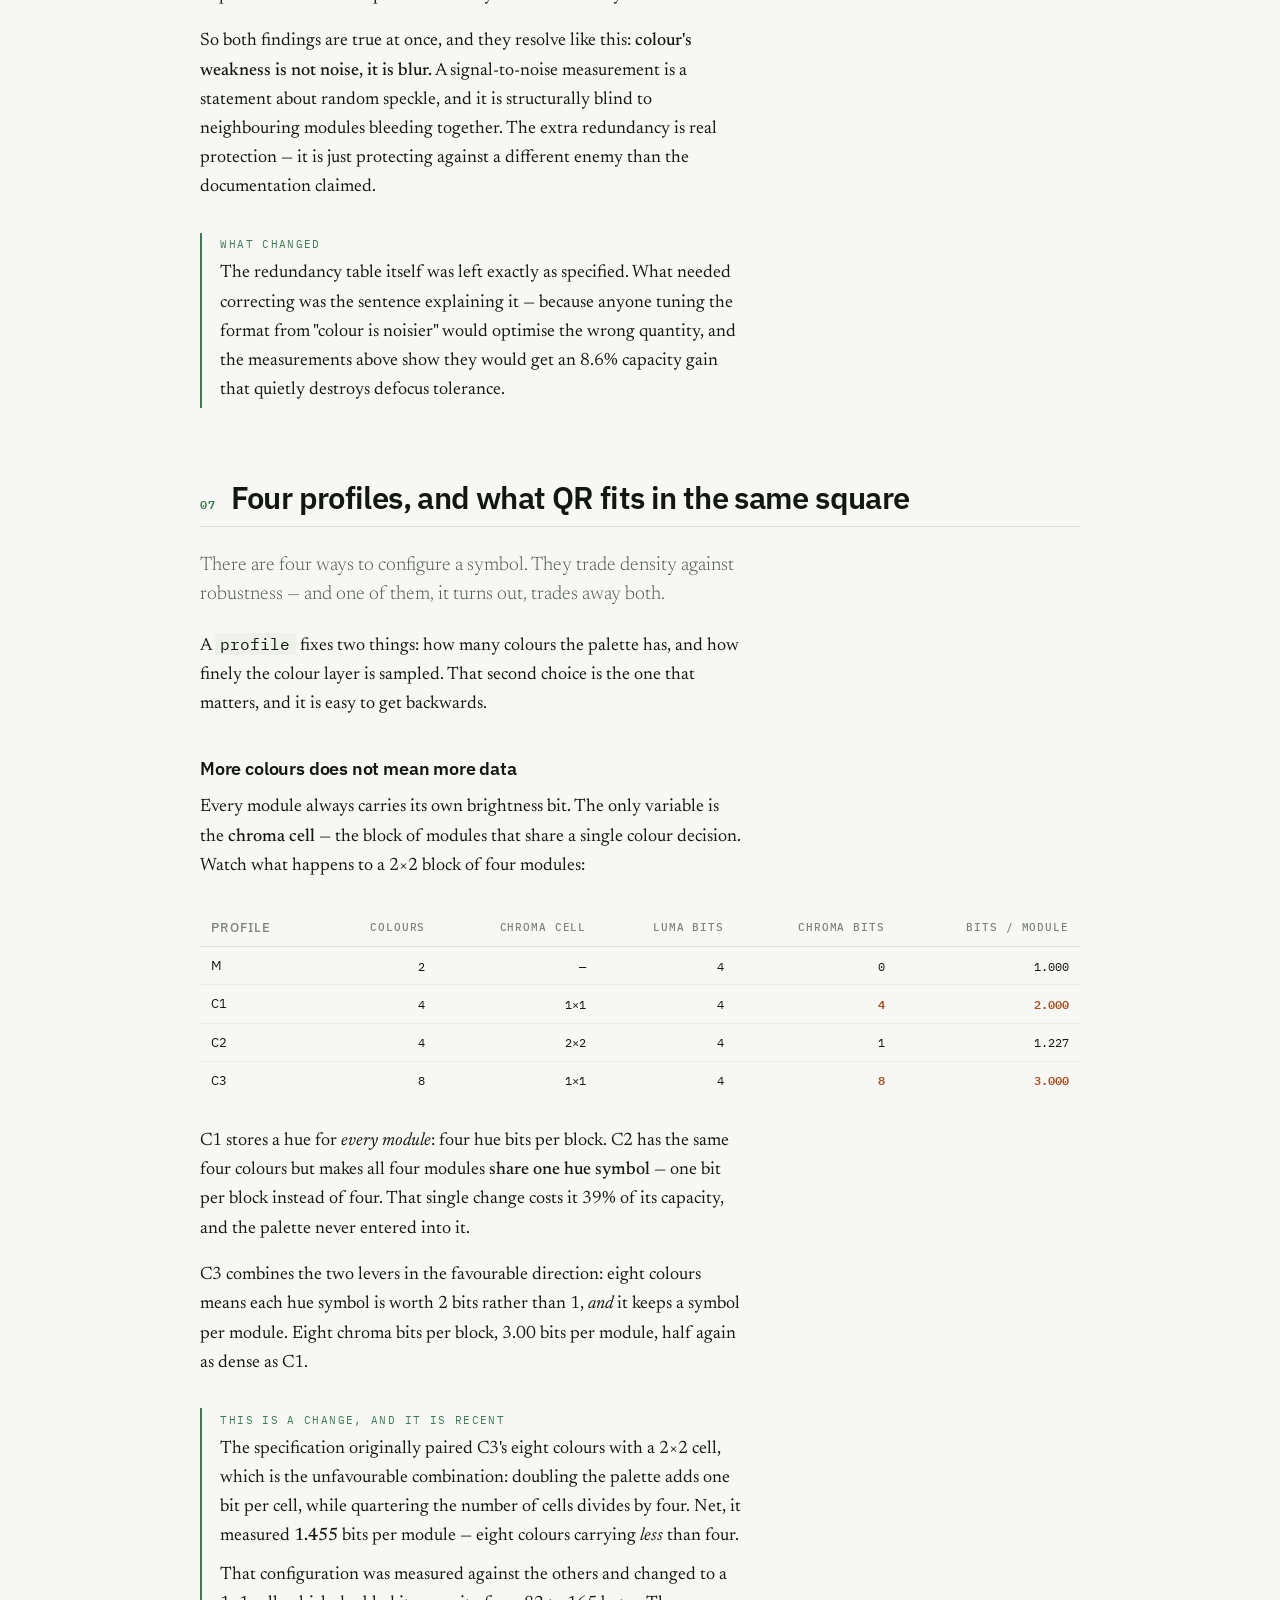
==== commit eaf8be31: "LCR fountain codes docs" ====
--- a/docs/explainer.html
+++ b/docs/explainer.html
@@ -478,7 +478,7 @@
     </div>
     <div class="demo">
       <h3>A whole file</h3>
-      <p>Drop a file on the sender and it is compressed and shown as symbols. The receiver collects them in any order, checks the file's hash, and hands it back.</p>
+      <p>Drop a file on the sender and it is compressed and shown as symbols — a large one as a fountain, an endless stream any slightly-more-than-all of which rebuild it, so missed frames cost almost nothing. The receiver collects them in any order, checks the file's hash, and hands it back.</p>
       <div class="steps"><a href="transfer.html">Send</a><span class="then">then, on a phone →</span><a href="receive.html">Receive</a></div>
     </div>
   </div>
